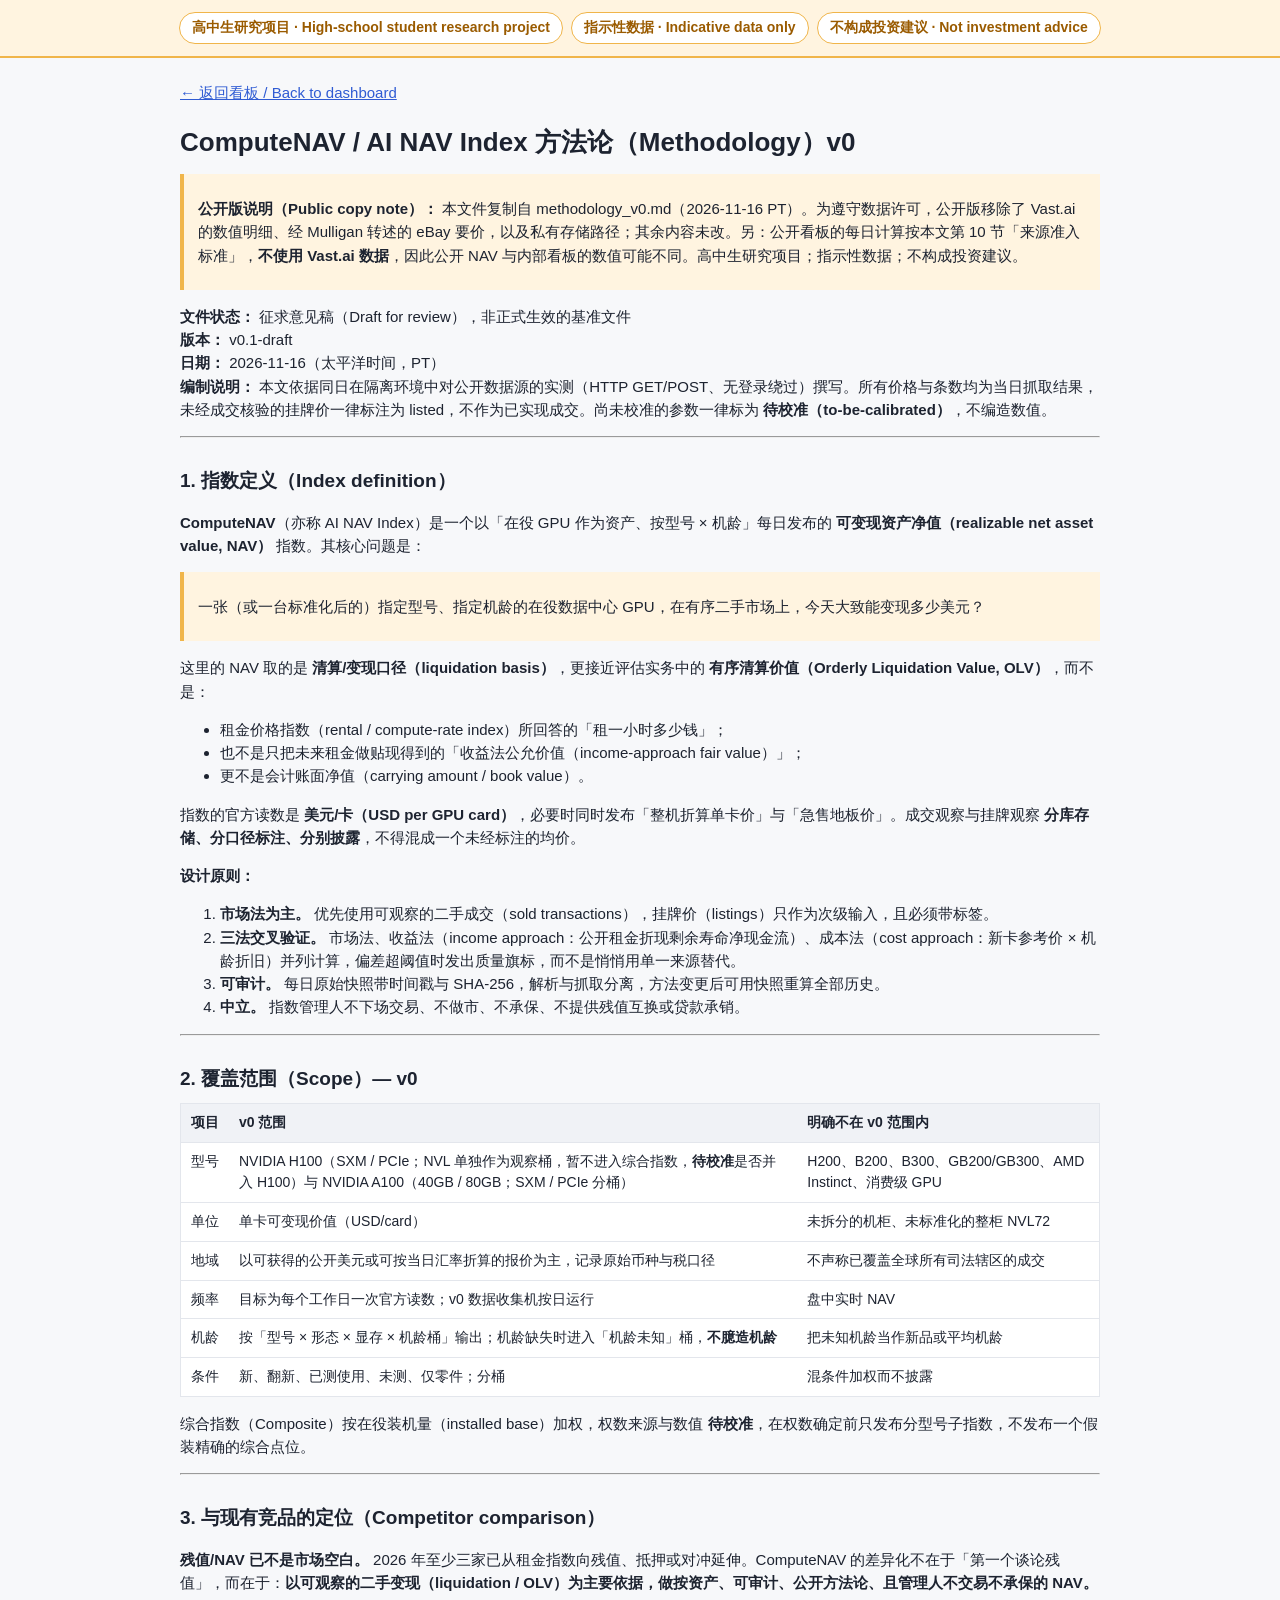
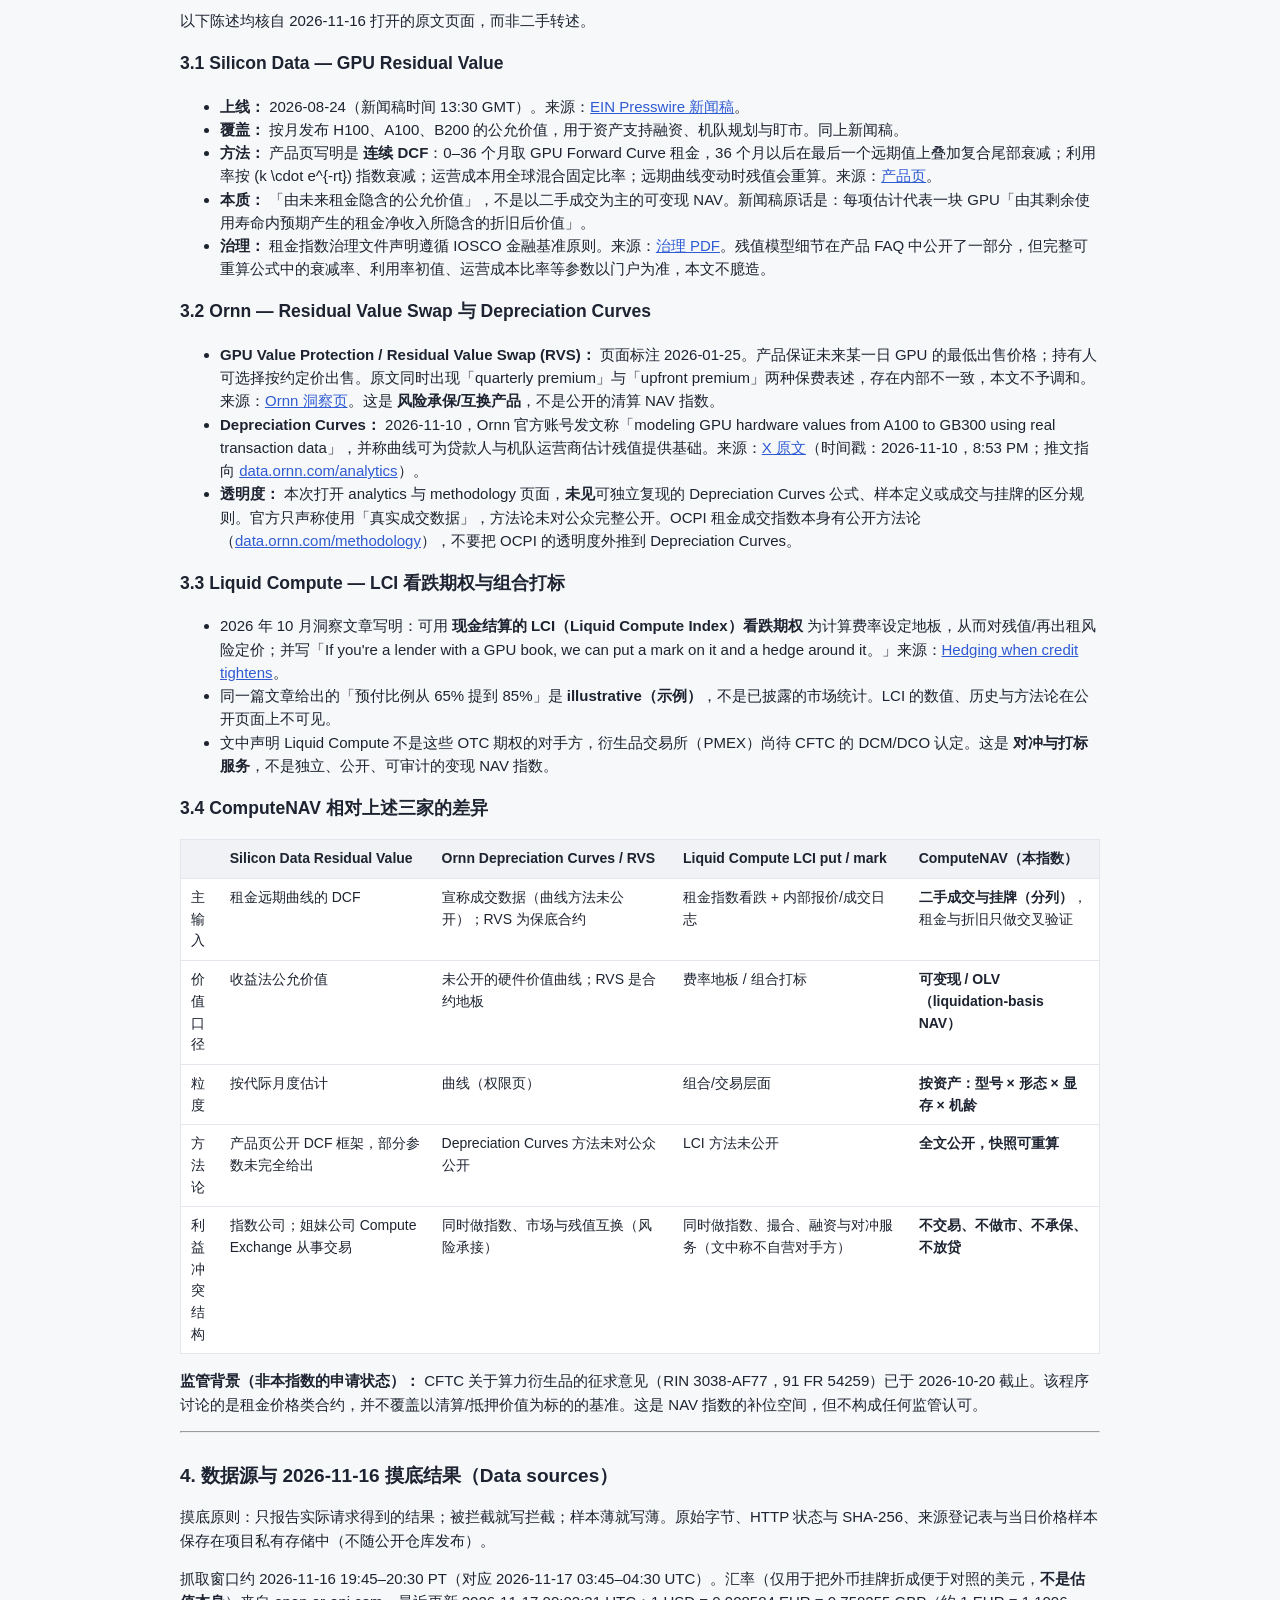
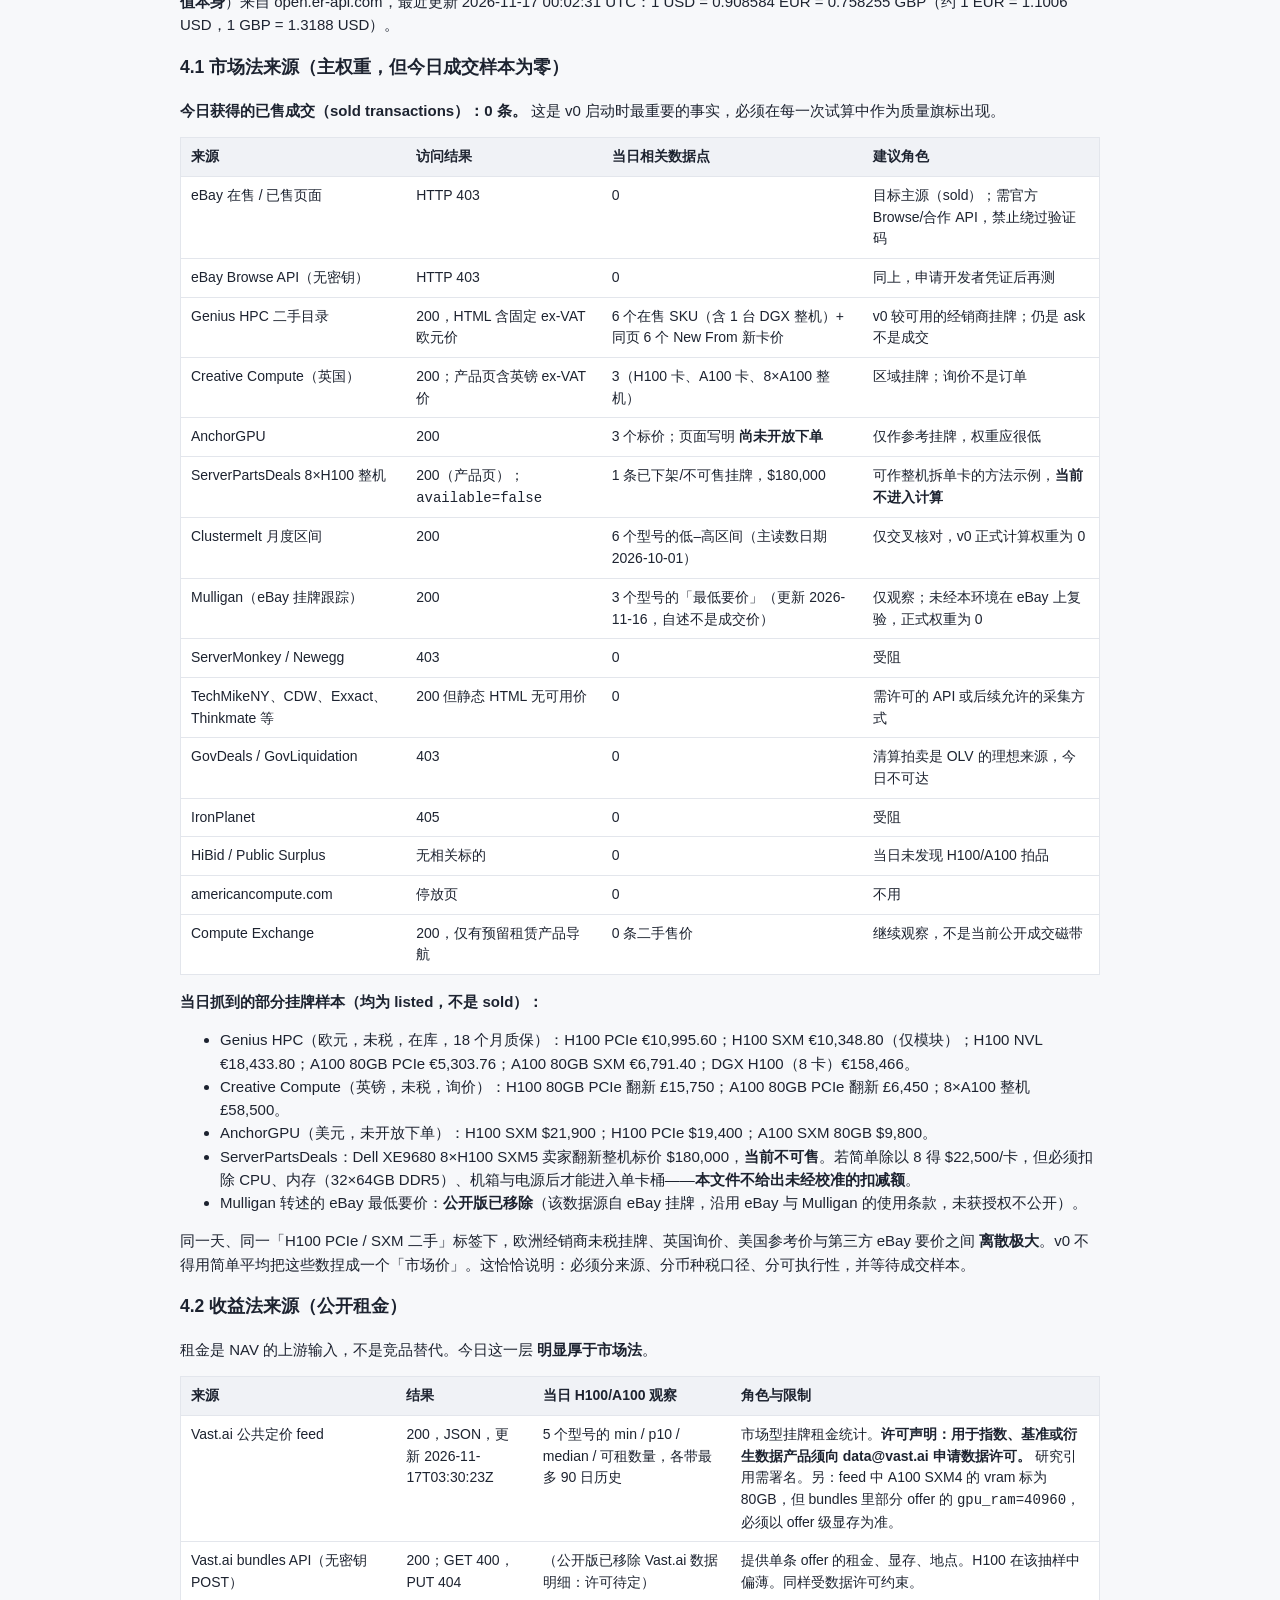
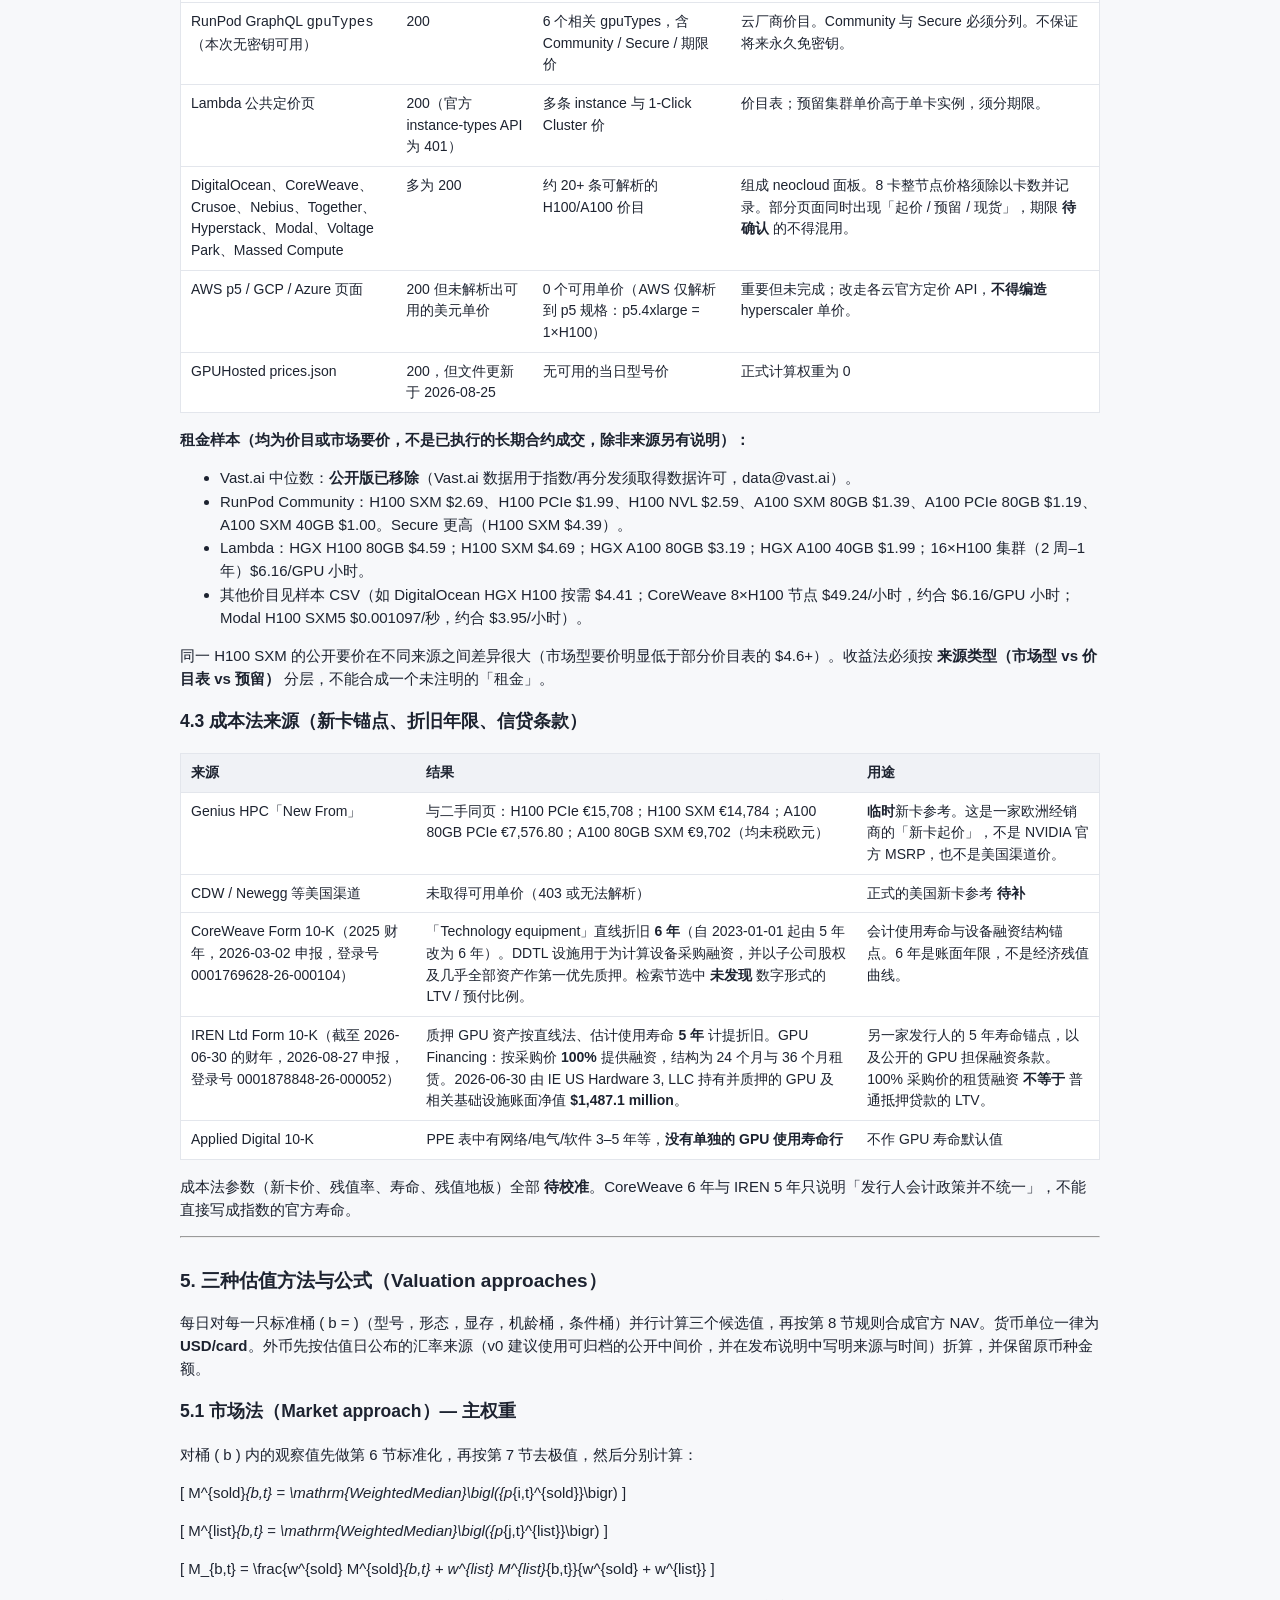
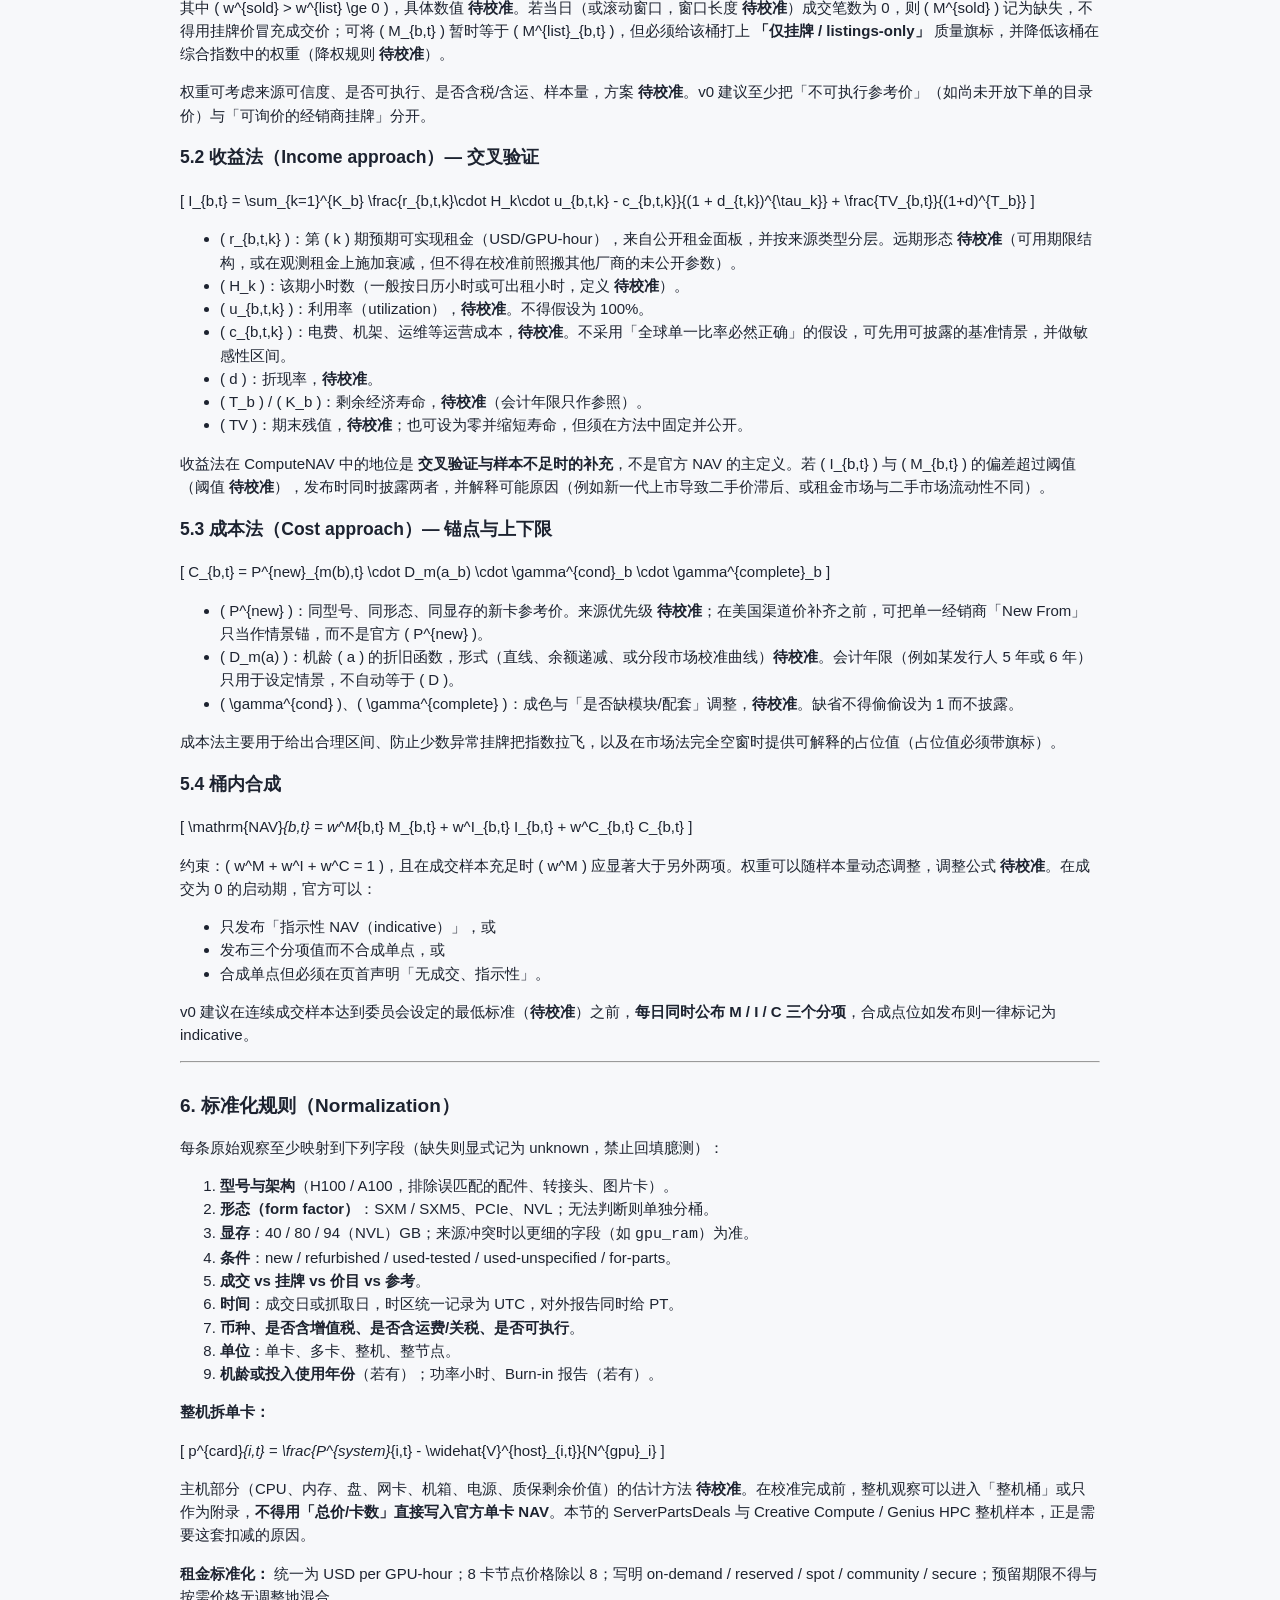
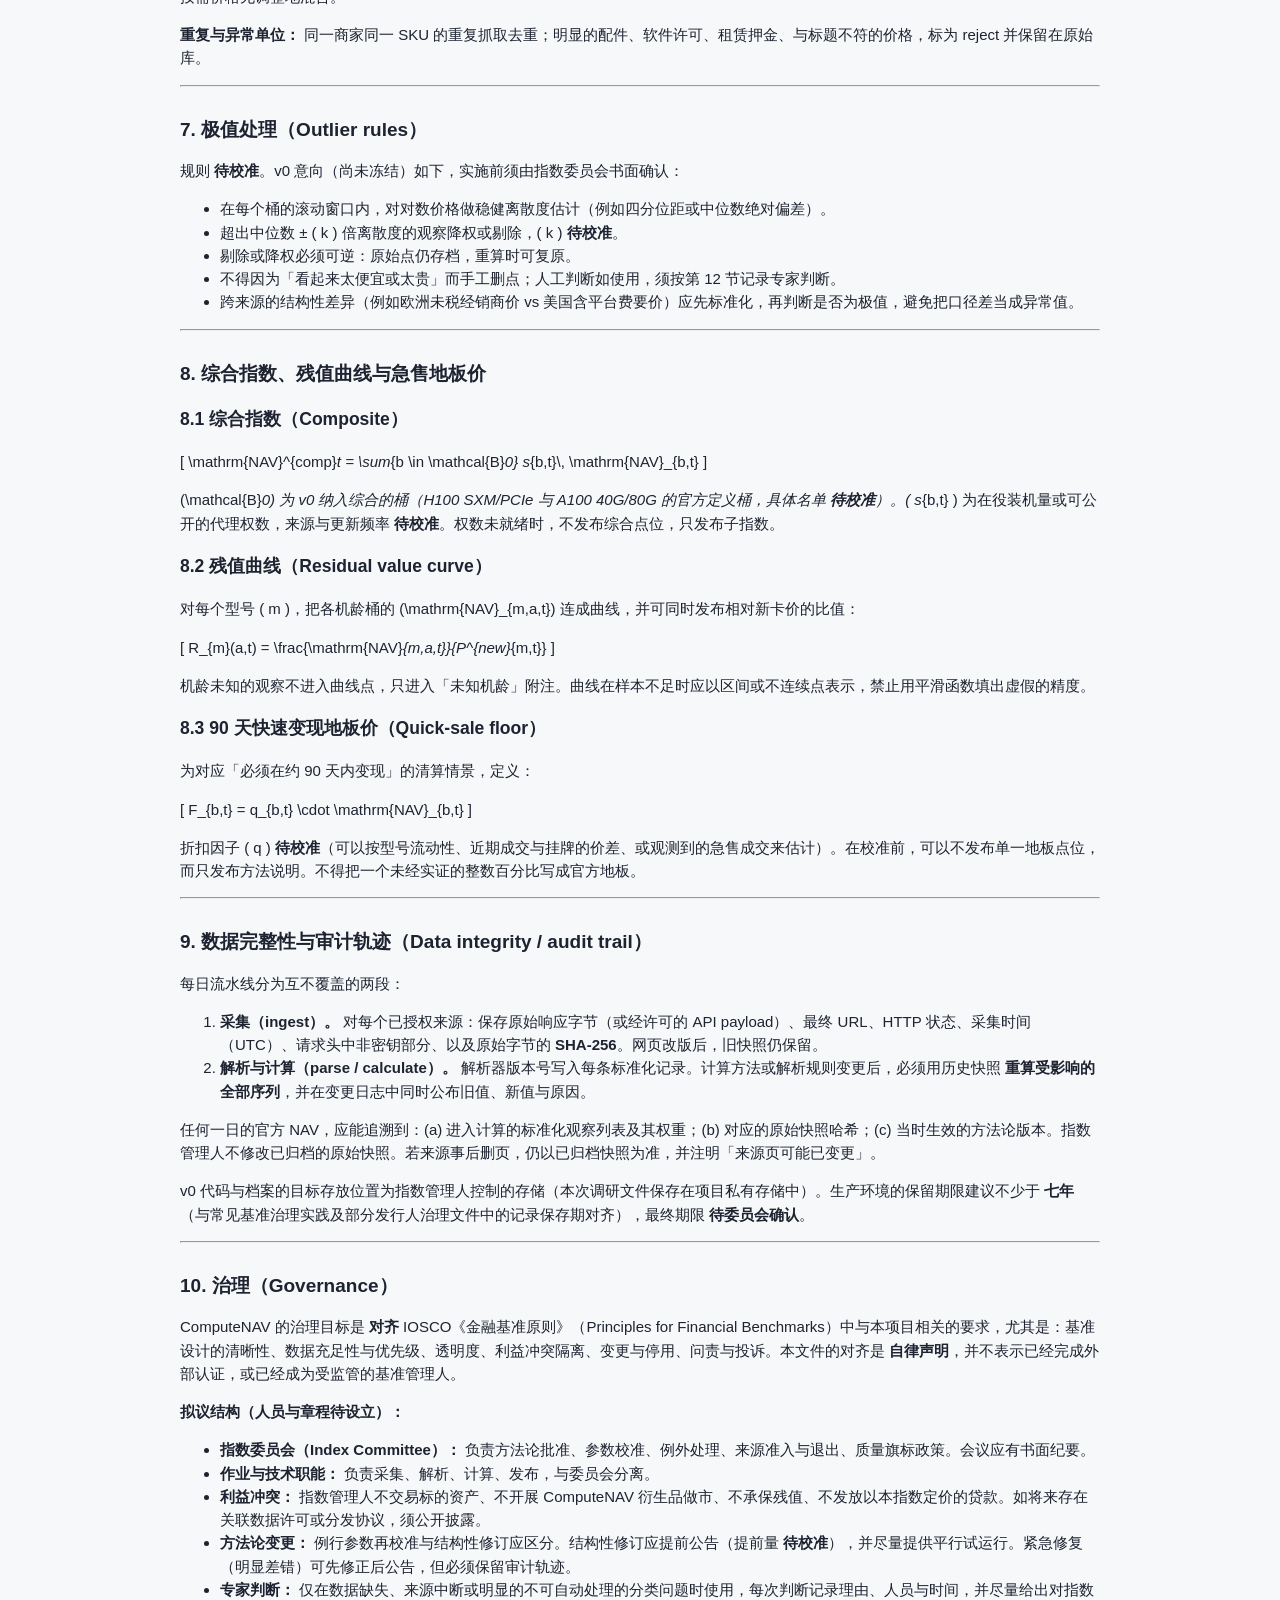
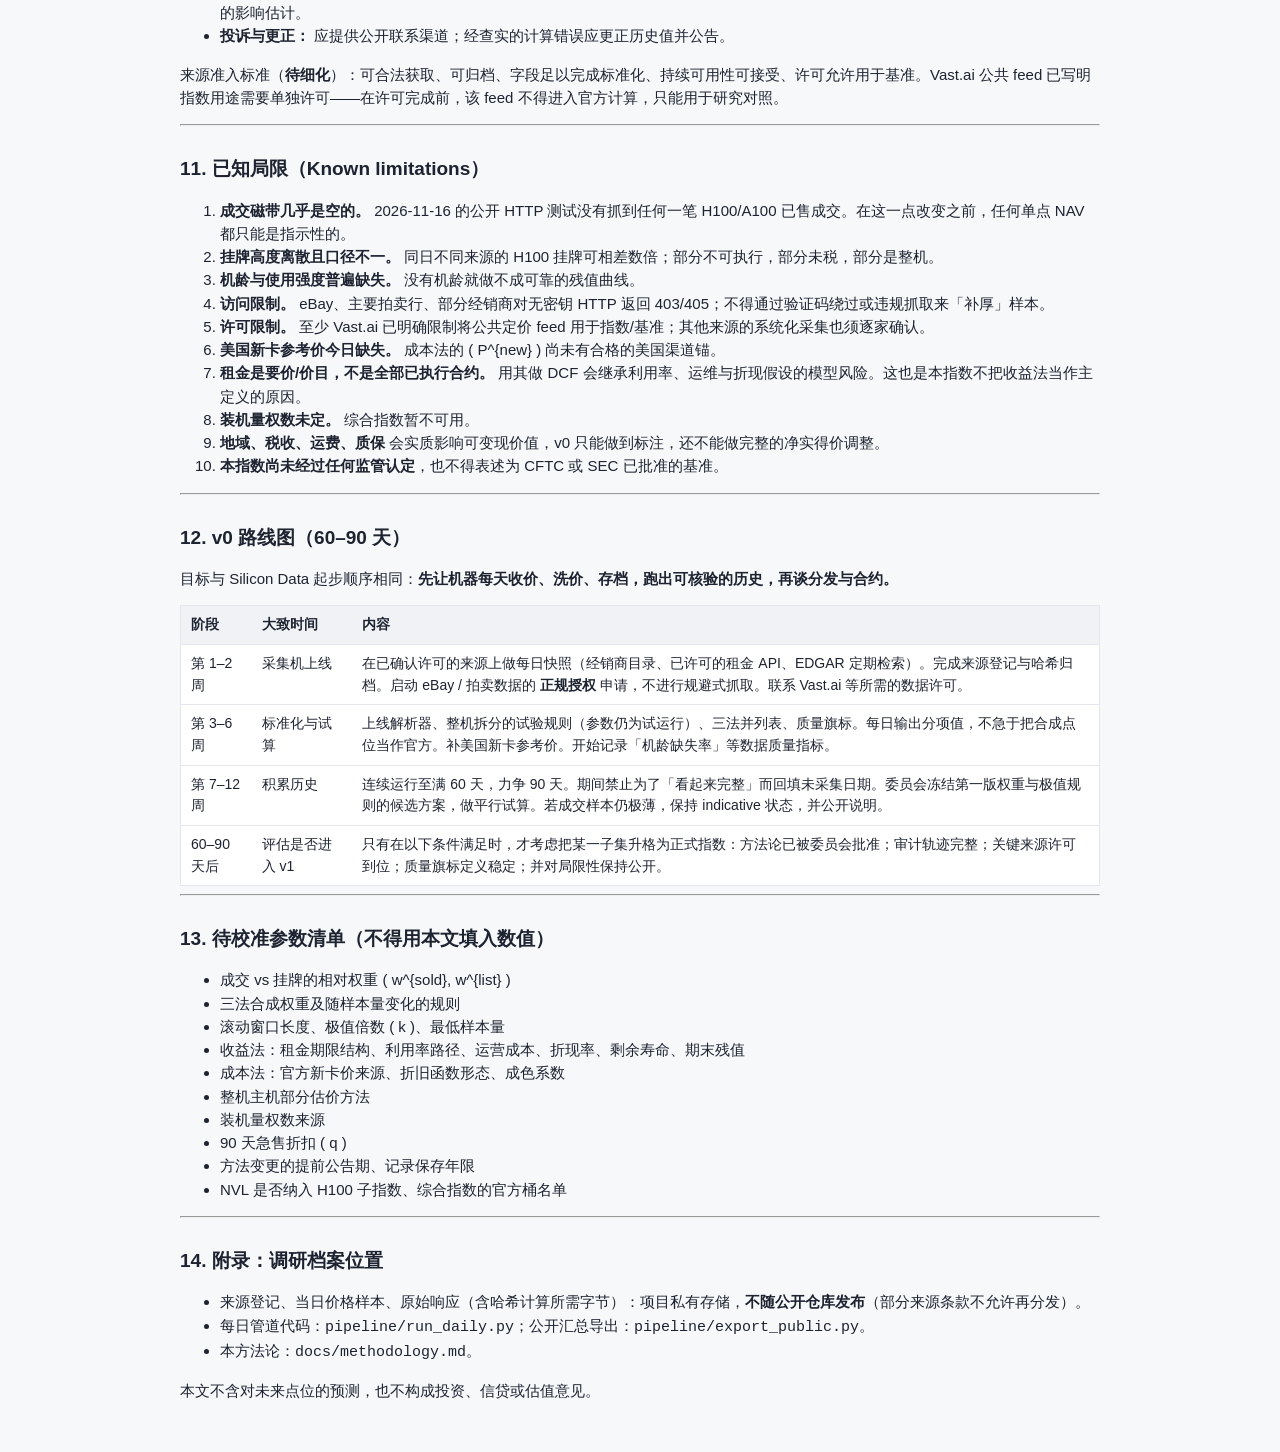
==== docs/methodology.html @ e6a010b2 "Initial ComputeNAV repo: static dashboard, daily workflow, public aggregated data (2026-11-16 PT)" ====
<!doctype html>
<html lang="zh-Hans"><head><meta charset="utf-8">
<meta name="viewport" content="width=device-width, initial-scale=1">
<title>ComputeNAV 方法论 v0 · Methodology</title>
<link rel="stylesheet" href="assets/style.css">
<style>main{max-width:960px} main table{display:block;overflow-x:auto;background:#fff;border:1px solid var(--line)} blockquote{background:var(--warnbg);border-left:4px solid #f0b54a;margin:12px 0;padding:8px 14px}</style>
</head><body>
<header class="banner" role="note"><div class="banner-row">
<span class="pill">高中生研究项目 · High-school student research project</span>
<span class="pill">指示性数据 · Indicative data only</span>
<span class="pill">不构成投资建议 · Not investment advice</span></div></header>
<main><p><a href="index.html">← 返回看板 / Back to dashboard</a></p>
<h1 id="computenav-ai-nav-index-methodologyv0">ComputeNAV / AI NAV Index 方法论（Methodology）v0</h1>
<blockquote>
<p><strong>公开版说明（Public copy note）：</strong> 本文件复制自 methodology_v0.md（2026-11-16 PT）。为遵守数据许可，公开版移除了 Vast.ai 的数值明细、经 Mulligan 转述的 eBay 要价，以及私有存储路径；其余内容未改。另：公开看板的每日计算按本文第 10 节「来源准入标准」，<strong>不使用 Vast.ai 数据</strong>，因此公开 NAV 与内部看板的数值可能不同。高中生研究项目；指示性数据；不构成投资建议。</p>
</blockquote>
<p><strong>文件状态：</strong> 征求意见稿（Draft for review），非正式生效的基准文件<br />
<strong>版本：</strong> v0.1-draft<br />
<strong>日期：</strong> 2026-11-16（太平洋时间，PT）<br />
<strong>编制说明：</strong> 本文依据同日在隔离环境中对公开数据源的实测（HTTP GET/POST、无登录绕过）撰写。所有价格与条数均为当日抓取结果，未经成交核验的挂牌价一律标注为 listed，不作为已实现成交。尚未校准的参数一律标为 <strong>待校准（to-be-calibrated）</strong>，不编造数值。</p>
<hr />
<h2 id="1-index-definition">1. 指数定义（Index definition）</h2>
<p><strong>ComputeNAV</strong>（亦称 AI NAV Index）是一个以「在役 GPU 作为资产、按型号 × 机龄」每日发布的 <strong>可变现资产净值（realizable net asset value, NAV）</strong> 指数。其核心问题是：</p>
<blockquote>
<p>一张（或一台标准化后的）指定型号、指定机龄的在役数据中心 GPU，在有序二手市场上，今天大致能变现多少美元？</p>
</blockquote>
<p>这里的 NAV 取的是 <strong>清算/变现口径（liquidation basis）</strong>，更接近评估实务中的 <strong>有序清算价值（Orderly Liquidation Value, OLV）</strong>，而不是：</p>
<ul>
<li>租金价格指数（rental / compute-rate index）所回答的「租一小时多少钱」；</li>
<li>也不是只把未来租金做贴现得到的「收益法公允价值（income-approach fair value）」；</li>
<li>更不是会计账面净值（carrying amount / book value）。</li>
</ul>
<p>指数的官方读数是 <strong>美元/卡（USD per GPU card）</strong>，必要时同时发布「整机折算单卡价」与「急售地板价」。成交观察与挂牌观察 <strong>分库存储、分口径标注、分别披露</strong>，不得混成一个未经标注的均价。</p>
<p><strong>设计原则：</strong></p>
<ol>
<li><strong>市场法为主。</strong> 优先使用可观察的二手成交（sold transactions），挂牌价（listings）只作为次级输入，且必须带标签。  </li>
<li><strong>三法交叉验证。</strong> 市场法、收益法（income approach：公开租金折现剩余寿命净现金流）、成本法（cost approach：新卡参考价 × 机龄折旧）并列计算，偏差超阈值时发出质量旗标，而不是悄悄用单一来源替代。  </li>
<li><strong>可审计。</strong> 每日原始快照带时间戳与 SHA-256，解析与抓取分离，方法变更后可用快照重算全部历史。  </li>
<li><strong>中立。</strong> 指数管理人不下场交易、不做市、不承保、不提供残值互换或贷款承销。  </li>
</ol>
<hr />
<h2 id="2-scope-v0">2. 覆盖范围（Scope）— v0</h2>
<table>
<thead>
<tr>
<th>项目</th>
<th>v0 范围</th>
<th>明确不在 v0 范围内</th>
</tr>
</thead>
<tbody>
<tr>
<td>型号</td>
<td>NVIDIA H100（SXM / PCIe；NVL 单独作为观察桶，暂不进入综合指数，<strong>待校准</strong>是否并入 H100）与 NVIDIA A100（40GB / 80GB；SXM / PCIe 分桶）</td>
<td>H200、B200、B300、GB200/GB300、AMD Instinct、消费级 GPU</td>
</tr>
<tr>
<td>单位</td>
<td>单卡可变现价值（USD/card）</td>
<td>未拆分的机柜、未标准化的整柜 NVL72</td>
</tr>
<tr>
<td>地域</td>
<td>以可获得的公开美元或可按当日汇率折算的报价为主，记录原始币种与税口径</td>
<td>不声称已覆盖全球所有司法辖区的成交</td>
</tr>
<tr>
<td>频率</td>
<td>目标为每个工作日一次官方读数；v0 数据收集机按日运行</td>
<td>盘中实时 NAV</td>
</tr>
<tr>
<td>机龄</td>
<td>按「型号 × 形态 × 显存 × 机龄桶」输出；机龄缺失时进入「机龄未知」桶，<strong>不臆造机龄</strong></td>
<td>把未知机龄当作新品或平均机龄</td>
</tr>
<tr>
<td>条件</td>
<td>新、翻新、已测使用、未测、仅零件；分桶</td>
<td>混条件加权而不披露</td>
</tr>
</tbody>
</table>
<p>综合指数（Composite）按在役装机量（installed base）加权，权数来源与数值 <strong>待校准</strong>，在权数确定前只发布分型号子指数，不发布一个假装精确的综合点位。</p>
<hr />
<h2 id="3-competitor-comparison">3. 与现有竞品的定位（Competitor comparison）</h2>
<p><strong>残值/NAV 已不是市场空白。</strong> 2026 年至少三家已从租金指数向残值、抵押或对冲延伸。ComputeNAV 的差异化不在于「第一个谈论残值」，而在于：<strong>以可观察的二手变现（liquidation / OLV）为主要依据，做按资产、可审计、公开方法论、且管理人不交易不承保的 NAV。</strong></p>
<p>以下陈述均核自 2026-11-16 打开的原文页面，而非二手转述。</p>
<h3 id="31-silicon-data-gpu-residual-value">3.1 Silicon Data — GPU Residual Value</h3>
<ul>
<li><strong>上线：</strong> 2026-08-24（新闻稿时间 13:30 GMT）。来源：<a href="https://www.einpresswire.com/article/936056292/silicon-data-launches-monthly-gpu-residual-value-benchmarks-for-ai-infrastructure-finance">EIN Presswire 新闻稿</a>。  </li>
<li><strong>覆盖：</strong> 按月发布 H100、A100、B200 的公允价值，用于资产支持融资、机队规划与盯市。同上新闻稿。  </li>
<li><strong>方法：</strong> 产品页写明是 <strong>连续 DCF</strong>：0–36 个月取 GPU Forward Curve 租金，36 个月以后在最后一个远期值上叠加复合尾部衰减；利用率按 (k \cdot e^{-rt}) 指数衰减；运营成本用全球混合固定比率；远期曲线变动时残值会重算。来源：<a href="https://www.silicondata.com/products/gpu-residual-value">产品页</a>。  </li>
<li><strong>本质：</strong> 「由未来租金隐含的公允价值」，不是以二手成交为主的可变现 NAV。新闻稿原话是：每项估计代表一块 GPU「由其剩余使用寿命内预期产生的租金净收入所隐含的折旧后价值」。  </li>
<li><strong>治理：</strong> 租金指数治理文件声明遵循 IOSCO 金融基准原则。来源：<a href="https://www.silicondata.com/documents/silicon-data-index-governance.pdf">治理 PDF</a>。残值模型细节在产品 FAQ 中公开了一部分，但完整可重算公式中的衰减率、利用率初值、运营成本比率等参数以门户为准，本文不臆造。</li>
</ul>
<h3 id="32-ornn-residual-value-swap-depreciation-curves">3.2 Ornn — Residual Value Swap 与 Depreciation Curves</h3>
<ul>
<li><strong>GPU Value Protection / Residual Value Swap (RVS)：</strong> 页面标注 2026-01-25。产品保证未来某一日 GPU 的最低出售价格；持有人可选择按约定价出售。原文同时出现「quarterly premium」与「upfront premium」两种保费表述，存在内部不一致，本文不予调和。来源：<a href="https://ornn.com/insights/residualvalue">Ornn 洞察页</a>。这是 <strong>风险承保/互换产品</strong>，不是公开的清算 NAV 指数。  </li>
<li><strong>Depreciation Curves：</strong> 2026-11-10，Ornn 官方账号发文称「modeling GPU hardware values from A100 to GB300 using real transaction data」，并称曲线可为贷款人与机队运营商估计残值提供基础。来源：<a href="https://x.com/OrnnExchange/status/2120258550488338902">X 原文</a>（时间戳：2026-11-10，8:53 PM；推文指向 <a href="https://data.ornn.com/analytics">data.ornn.com/analytics</a>）。  </li>
<li><strong>透明度：</strong> 本次打开 analytics 与 methodology 页面，<strong>未见</strong>可独立复现的 Depreciation Curves 公式、样本定义或成交与挂牌的区分规则。官方只声称使用「真实成交数据」，方法论未对公众完整公开。OCPI 租金成交指数本身有公开方法论（<a href="https://data.ornn.com/methodology">data.ornn.com/methodology</a>），不要把 OCPI 的透明度外推到 Depreciation Curves。</li>
</ul>
<h3 id="33-liquid-compute-lci">3.3 Liquid Compute — LCI 看跌期权与组合打标</h3>
<ul>
<li>2026 年 10 月洞察文章写明：可用 <strong>现金结算的 LCI（Liquid Compute Index）看跌期权</strong> 为计算费率设定地板，从而对残值/再出租风险定价；并写「If you're a lender with a GPU book, we can put a mark on it and a hedge around it。」来源：<a href="https://liquidcompute.com/insights/hedging-when-credit-tightens">Hedging when credit tightens</a>。  </li>
<li>同一篇文章给出的「预付比例从 65% 提到 85%」是 <strong>illustrative（示例）</strong>，不是已披露的市场统计。LCI 的数值、历史与方法论在公开页面上不可见。  </li>
<li>文中声明 Liquid Compute 不是这些 OTC 期权的对手方，衍生品交易所（PMEX）尚待 CFTC 的 DCM/DCO 认定。这是 <strong>对冲与打标服务</strong>，不是独立、公开、可审计的变现 NAV 指数。</li>
</ul>
<h3 id="34-computenav">3.4 ComputeNAV 相对上述三家的差异</h3>
<table>
<thead>
<tr>
<th></th>
<th>Silicon Data Residual Value</th>
<th>Ornn Depreciation Curves / RVS</th>
<th>Liquid Compute LCI put / mark</th>
<th>ComputeNAV（本指数）</th>
</tr>
</thead>
<tbody>
<tr>
<td>主输入</td>
<td>租金远期曲线的 DCF</td>
<td>宣称成交数据（曲线方法未公开）；RVS 为保底合约</td>
<td>租金指数看跌 + 内部报价/成交日志</td>
<td><strong>二手成交与挂牌（分列）</strong>，租金与折旧只做交叉验证</td>
</tr>
<tr>
<td>价值口径</td>
<td>收益法公允价值</td>
<td>未公开的硬件价值曲线；RVS 是合约地板</td>
<td>费率地板 / 组合打标</td>
<td><strong>可变现 / OLV（liquidation-basis NAV）</strong></td>
</tr>
<tr>
<td>粒度</td>
<td>按代际月度估计</td>
<td>曲线（权限页）</td>
<td>组合/交易层面</td>
<td><strong>按资产：型号 × 形态 × 显存 × 机龄</strong></td>
</tr>
<tr>
<td>方法论</td>
<td>产品页公开 DCF 框架，部分参数未完全给出</td>
<td>Depreciation Curves 方法未对公众公开</td>
<td>LCI 方法未公开</td>
<td><strong>全文公开，快照可重算</strong></td>
</tr>
<tr>
<td>利益冲突结构</td>
<td>指数公司；姐妹公司 Compute Exchange 从事交易</td>
<td>同时做指数、市场与残值互换（风险承接）</td>
<td>同时做指数、撮合、融资与对冲服务（文中称不自营对手方）</td>
<td><strong>不交易、不做市、不承保、不放贷</strong></td>
</tr>
</tbody>
</table>
<p><strong>监管背景（非本指数的申请状态）：</strong> CFTC 关于算力衍生品的征求意见（RIN 3038-AF77，91 FR 54259）已于 2026-10-20 截止。该程序讨论的是租金价格类合约，并不覆盖以清算/抵押价值为标的的基准。这是 NAV 指数的补位空间，但不构成任何监管认可。</p>
<hr />
<h2 id="4-2026-11-16-data-sources">4. 数据源与 2026-11-16 摸底结果（Data sources）</h2>
<p>摸底原则：只报告实际请求得到的结果；被拦截就写拦截；样本薄就写薄。原始字节、HTTP 状态与 SHA-256、来源登记表与当日价格样本保存在项目私有存储中（不随公开仓库发布）。</p>
<p>抓取窗口约 2026-11-16 19:45–20:30 PT（对应 2026-11-17 03:45–04:30 UTC）。汇率（仅用于把外币挂牌折成便于对照的美元，<strong>不是估值本身</strong>）来自 open.er-api.com，最近更新 2026-11-17 00:02:31 UTC：1 USD = 0.908584 EUR = 0.758255 GBP（约 1 EUR = 1.1006 USD，1 GBP = 1.3188 USD）。</p>
<h3 id="41">4.1 市场法来源（主权重，但今日成交样本为零）</h3>
<p><strong>今日获得的已售成交（sold transactions）：0 条。</strong> 这是 v0 启动时最重要的事实，必须在每一次试算中作为质量旗标出现。</p>
<table>
<thead>
<tr>
<th>来源</th>
<th>访问结果</th>
<th>当日相关数据点</th>
<th>建议角色</th>
</tr>
</thead>
<tbody>
<tr>
<td>eBay 在售 / 已售页面</td>
<td>HTTP 403</td>
<td>0</td>
<td>目标主源（sold）；需官方 Browse/合作 API，禁止绕过验证码</td>
</tr>
<tr>
<td>eBay Browse API（无密钥）</td>
<td>HTTP 403</td>
<td>0</td>
<td>同上，申请开发者凭证后再测</td>
</tr>
<tr>
<td>Genius HPC 二手目录</td>
<td>200，HTML 含固定 ex-VAT 欧元价</td>
<td>6 个在售 SKU（含 1 台 DGX 整机）+ 同页 6 个 New From 新卡价</td>
<td>v0 较可用的经销商挂牌；仍是 ask 不是成交</td>
</tr>
<tr>
<td>Creative Compute（英国）</td>
<td>200；产品页含英镑 ex-VAT 价</td>
<td>3（H100 卡、A100 卡、8×A100 整机）</td>
<td>区域挂牌；询价不是订单</td>
</tr>
<tr>
<td>AnchorGPU</td>
<td>200</td>
<td>3 个标价；页面写明 <strong>尚未开放下单</strong></td>
<td>仅作参考挂牌，权重应很低</td>
</tr>
<tr>
<td>ServerPartsDeals 8×H100 整机</td>
<td>200（产品页）；<code>available=false</code></td>
<td>1 条已下架/不可售挂牌，$180,000</td>
<td>可作整机拆单卡的方法示例，<strong>当前不进入计算</strong></td>
</tr>
<tr>
<td>Clustermelt 月度区间</td>
<td>200</td>
<td>6 个型号的低–高区间（主读数日期 2026-10-01）</td>
<td>仅交叉核对，v0 正式计算权重为 0</td>
</tr>
<tr>
<td>Mulligan（eBay 挂牌跟踪）</td>
<td>200</td>
<td>3 个型号的「最低要价」（更新 2026-11-16，自述不是成交价）</td>
<td>仅观察；未经本环境在 eBay 上复验，正式权重为 0</td>
</tr>
<tr>
<td>ServerMonkey / Newegg</td>
<td>403</td>
<td>0</td>
<td>受阻</td>
</tr>
<tr>
<td>TechMikeNY、CDW、Exxact、Thinkmate 等</td>
<td>200 但静态 HTML 无可用价</td>
<td>0</td>
<td>需许可的 API 或后续允许的采集方式</td>
</tr>
<tr>
<td>GovDeals / GovLiquidation</td>
<td>403</td>
<td>0</td>
<td>清算拍卖是 OLV 的理想来源，今日不可达</td>
</tr>
<tr>
<td>IronPlanet</td>
<td>405</td>
<td>0</td>
<td>受阻</td>
</tr>
<tr>
<td>HiBid / Public Surplus</td>
<td>无相关标的</td>
<td>0</td>
<td>当日未发现 H100/A100 拍品</td>
</tr>
<tr>
<td>americancompute.com</td>
<td>停放页</td>
<td>0</td>
<td>不用</td>
</tr>
<tr>
<td>Compute Exchange</td>
<td>200，仅有预留租赁产品导航</td>
<td>0 条二手售价</td>
<td>继续观察，不是当前公开成交磁带</td>
</tr>
</tbody>
</table>
<p><strong>当日抓到的部分挂牌样本（均为 listed，不是 sold）：</strong></p>
<ul>
<li>Genius HPC（欧元，未税，在库，18 个月质保）：H100 PCIe €10,995.60；H100 SXM €10,348.80（仅模块）；H100 NVL €18,433.80；A100 80GB PCIe €5,303.76；A100 80GB SXM €6,791.40；DGX H100（8 卡）€158,466。  </li>
<li>Creative Compute（英镑，未税，询价）：H100 80GB PCIe 翻新 £15,750；A100 80GB PCIe 翻新 £6,450；8×A100 整机 £58,500。  </li>
<li>AnchorGPU（美元，未开放下单）：H100 SXM $21,900；H100 PCIe $19,400；A100 SXM 80GB $9,800。  </li>
<li>ServerPartsDeals：Dell XE9680 8×H100 SXM5 卖家翻新整机标价 $180,000，<strong>当前不可售</strong>。若简单除以 8 得 $22,500/卡，但必须扣除 CPU、内存（32×64GB DDR5）、机箱与电源后才能进入单卡桶——<strong>本文件不给出未经校准的扣减额</strong>。  </li>
<li>Mulligan 转述的 eBay 最低要价：<strong>公开版已移除</strong>（该数据源自 eBay 挂牌，沿用 eBay 与 Mulligan 的使用条款，未获授权不公开）。  </li>
</ul>
<p>同一天、同一「H100 PCIe / SXM 二手」标签下，欧洲经销商未税挂牌、英国询价、美国参考价与第三方 eBay 要价之间 <strong>离散极大</strong>。v0 不得用简单平均把这些数捏成一个「市场价」。这恰恰说明：必须分来源、分币种税口径、分可执行性，并等待成交样本。</p>
<h3 id="42">4.2 收益法来源（公开租金）</h3>
<p>租金是 NAV 的上游输入，不是竞品替代。今日这一层 <strong>明显厚于市场法</strong>。</p>
<table>
<thead>
<tr>
<th>来源</th>
<th>结果</th>
<th>当日 H100/A100 观察</th>
<th>角色与限制</th>
</tr>
</thead>
<tbody>
<tr>
<td>Vast.ai 公共定价 feed</td>
<td>200，JSON，更新 2026-11-17T03:30:23Z</td>
<td>5 个型号的 min / p10 / median / 可租数量，各带最多 90 日历史</td>
<td>市场型挂牌租金统计。<strong>许可声明：用于指数、基准或衍生数据产品须向 data@vast.ai 申请数据许可。</strong> 研究引用需署名。另：feed 中 A100 SXM4 的 vram 标为 80GB，但 bundles 里部分 offer 的 <code>gpu_ram=40960</code>，必须以 offer 级显存为准。</td>
</tr>
<tr>
<td>Vast.ai bundles API（无密钥 POST）</td>
<td>200；GET 400，PUT 404</td>
<td>（公开版已移除 Vast.ai 数据明细：许可待定）</td>
<td>提供单条 offer 的租金、显存、地点。H100 在该抽样中偏薄。同样受数据许可约束。</td>
</tr>
<tr>
<td>RunPod GraphQL <code>gpuTypes</code>（本次无密钥可用）</td>
<td>200</td>
<td>6 个相关 gpuTypes，含 Community / Secure / 期限价</td>
<td>云厂商价目。Community 与 Secure 必须分列。不保证将来永久免密钥。</td>
</tr>
<tr>
<td>Lambda 公共定价页</td>
<td>200（官方 instance-types API 为 401）</td>
<td>多条 instance 与 1-Click Cluster 价</td>
<td>价目表；预留集群单价高于单卡实例，须分期限。</td>
</tr>
<tr>
<td>DigitalOcean、CoreWeave、Crusoe、Nebius、Together、Hyperstack、Modal、Voltage Park、Massed Compute</td>
<td>多为 200</td>
<td>约 20+ 条可解析的 H100/A100 价目</td>
<td>组成 neocloud 面板。8 卡整节点价格须除以卡数并记录。部分页面同时出现「起价 / 预留 / 现货」，期限 <strong>待确认</strong> 的不得混用。</td>
</tr>
<tr>
<td>AWS p5 / GCP / Azure 页面</td>
<td>200 但未解析出可用的美元单价</td>
<td>0 个可用单价（AWS 仅解析到 p5 规格：p5.4xlarge = 1×H100）</td>
<td>重要但未完成；改走各云官方定价 API，<strong>不得编造</strong> hyperscaler 单价。</td>
</tr>
<tr>
<td>GPUHosted prices.json</td>
<td>200，但文件更新于 2026-08-25</td>
<td>无可用的当日型号价</td>
<td>正式计算权重为 0</td>
</tr>
</tbody>
</table>
<p><strong>租金样本（均为价目或市场要价，不是已执行的长期合约成交，除非来源另有说明）：</strong></p>
<ul>
<li>Vast.ai 中位数：<strong>公开版已移除</strong>（Vast.ai 数据用于指数/再分发须取得数据许可，data@vast.ai）。  </li>
<li>RunPod Community：H100 SXM $2.69、H100 PCIe $1.99、H100 NVL $2.59、A100 SXM 80GB $1.39、A100 PCIe 80GB $1.19、A100 SXM 40GB $1.00。Secure 更高（H100 SXM $4.39）。  </li>
<li>Lambda：HGX H100 80GB $4.59；H100 SXM $4.69；HGX A100 80GB $3.19；HGX A100 40GB $1.99；16×H100 集群（2 周–1 年）$6.16/GPU 小时。  </li>
<li>其他价目见样本 CSV（如 DigitalOcean HGX H100 按需 $4.41；CoreWeave 8×H100 节点 $49.24/小时，约合 $6.16/GPU 小时；Modal H100 SXM5 $0.001097/秒，约合 $3.95/小时）。</li>
</ul>
<p>同一 H100 SXM 的公开要价在不同来源之间差异很大（市场型要价明显低于部分价目表的 $4.6+）。收益法必须按 <strong>来源类型（市场型 vs 价目表 vs 预留）</strong> 分层，不能合成一个未注明的「租金」。</p>
<h3 id="43">4.3 成本法来源（新卡锚点、折旧年限、信贷条款）</h3>
<table>
<thead>
<tr>
<th>来源</th>
<th>结果</th>
<th>用途</th>
</tr>
</thead>
<tbody>
<tr>
<td>Genius HPC「New From」</td>
<td>与二手同页：H100 PCIe €15,708；H100 SXM €14,784；A100 80GB PCIe €7,576.80；A100 80GB SXM €9,702（均未税欧元）</td>
<td><strong>临时</strong>新卡参考。这是一家欧洲经销商的「新卡起价」，不是 NVIDIA 官方 MSRP，也不是美国渠道价。</td>
</tr>
<tr>
<td>CDW / Newegg 等美国渠道</td>
<td>未取得可用单价（403 或无法解析）</td>
<td>正式的美国新卡参考 <strong>待补</strong></td>
</tr>
<tr>
<td>CoreWeave Form 10-K（2025 财年，2026-03-02 申报，登录号 0001769628-26-000104）</td>
<td>「Technology equipment」直线折旧 <strong>6 年</strong>（自 2023-01-01 起由 5 年改为 6 年）。DDTL 设施用于为计算设备采购融资，并以子公司股权及几乎全部资产作第一优先质押。检索节选中 <strong>未发现</strong> 数字形式的 LTV / 预付比例。</td>
<td>会计使用寿命与设备融资结构锚点。6 年是账面年限，不是经济残值曲线。</td>
</tr>
<tr>
<td>IREN Ltd Form 10-K（截至 2026-06-30 的财年，2026-08-27 申报，登录号 0001878848-26-000052）</td>
<td>质押 GPU 资产按直线法、估计使用寿命 <strong>5 年</strong> 计提折旧。GPU Financing：按采购价 <strong>100%</strong> 提供融资，结构为 24 个月与 36 个月租赁。2026-06-30 由 IE US Hardware 3, LLC 持有并质押的 GPU 及相关基础设施账面净值 <strong>$1,487.1 million</strong>。</td>
<td>另一家发行人的 5 年寿命锚点，以及公开的 GPU 担保融资条款。100% 采购价的租赁融资 <strong>不等于</strong> 普通抵押贷款的 LTV。</td>
</tr>
<tr>
<td>Applied Digital 10-K</td>
<td>PPE 表中有网络/电气/软件 3–5 年等，<strong>没有单独的 GPU 使用寿命行</strong></td>
<td>不作 GPU 寿命默认值</td>
</tr>
</tbody>
</table>
<p>成本法参数（新卡价、残值率、寿命、残值地板）全部 <strong>待校准</strong>。CoreWeave 6 年与 IREN 5 年只说明「发行人会计政策并不统一」，不能直接写成指数的官方寿命。</p>
<hr />
<h2 id="5-valuation-approaches">5. 三种估值方法与公式（Valuation approaches）</h2>
<p>每日对每一只标准桶 ( b = )（型号，形态，显存，机龄桶，条件桶）并行计算三个候选值，再按第 8 节规则合成官方 NAV。货币单位一律为 <strong>USD/card</strong>。外币先按估值日公布的汇率来源（v0 建议使用可归档的公开中间价，并在发布说明中写明来源与时间）折算，并保留原币种金额。</p>
<h3 id="51-market-approach">5.1 市场法（Market approach）— 主权重</h3>
<p>对桶 ( b ) 内的观察值先做第 6 节标准化，再按第 7 节去极值，然后分别计算：</p>
<p>[
M^{sold}<em>{b,t} = \mathrm{WeightedMedian}\bigl({p</em>{i,t}^{sold}}\bigr)
]</p>
<p>[
M^{list}<em>{b,t} = \mathrm{WeightedMedian}\bigl({p</em>{j,t}^{list}}\bigr)
]</p>
<p>[
M_{b,t} = \frac{w^{sold} M^{sold}<em>{b,t} + w^{list} M^{list}</em>{b,t}}{w^{sold} + w^{list}}
]</p>
<p>其中 ( w^{sold} &gt; w^{list} \ge 0 )，具体数值 <strong>待校准</strong>。若当日（或滚动窗口，窗口长度 <strong>待校准</strong>）成交笔数为 0，则 ( M^{sold} ) 记为缺失，不得用挂牌价冒充成交价；可将 ( M_{b,t} ) 暂时等于 ( M^{list}_{b,t} )，但必须给该桶打上 <strong>「仅挂牌 / listings-only」</strong> 质量旗标，并降低该桶在综合指数中的权重（降权规则 <strong>待校准</strong>）。</p>
<p>权重可考虑来源可信度、是否可执行、是否含税/含运、样本量，方案 <strong>待校准</strong>。v0 建议至少把「不可执行参考价」（如尚未开放下单的目录价）与「可询价的经销商挂牌」分开。</p>
<h3 id="52-income-approach">5.2 收益法（Income approach）— 交叉验证</h3>
<p>[
I_{b,t} = \sum_{k=1}^{K_b} \frac{r_{b,t,k}\cdot H_k\cdot u_{b,t,k} - c_{b,t,k}}{(1 + d_{t,k})^{\tau_k}} + \frac{TV_{b,t}}{(1+d)^{T_b}}
]</p>
<ul>
<li>( r_{b,t,k} )：第 ( k ) 期预期可实现租金（USD/GPU-hour），来自公开租金面板，并按来源类型分层。远期形态 <strong>待校准</strong>（可用期限结构，或在观测租金上施加衰减，但不得在校准前照搬其他厂商的未公开参数）。  </li>
<li>( H_k )：该期小时数（一般按日历小时或可出租小时，定义 <strong>待校准</strong>）。  </li>
<li>( u_{b,t,k} )：利用率（utilization），<strong>待校准</strong>。不得假设为 100%。  </li>
<li>( c_{b,t,k} )：电费、机架、运维等运营成本，<strong>待校准</strong>。不采用「全球单一比率必然正确」的假设，可先用可披露的基准情景，并做敏感性区间。  </li>
<li>( d )：折现率，<strong>待校准</strong>。  </li>
<li>( T_b ) / ( K_b )：剩余经济寿命，<strong>待校准</strong>（会计年限只作参照）。  </li>
<li>( TV )：期末残值，<strong>待校准</strong>；也可设为零并缩短寿命，但须在方法中固定并公开。</li>
</ul>
<p>收益法在 ComputeNAV 中的地位是 <strong>交叉验证与样本不足时的补充</strong>，不是官方 NAV 的主定义。若 ( I_{b,t} ) 与 ( M_{b,t} ) 的偏差超过阈值（阈值 <strong>待校准</strong>），发布时同时披露两者，并解释可能原因（例如新一代上市导致二手价滞后、或租金市场与二手市场流动性不同）。</p>
<h3 id="53-cost-approach">5.3 成本法（Cost approach）— 锚点与上下限</h3>
<p>[
C_{b,t} = P^{new}_{m(b),t} \cdot D_m(a_b) \cdot \gamma^{cond}_b \cdot \gamma^{complete}_b
]</p>
<ul>
<li>( P^{new} )：同型号、同形态、同显存的新卡参考价。来源优先级 <strong>待校准</strong>；在美国渠道价补齐之前，可把单一经销商「New From」只当作情景锚，而不是官方 ( P^{new} )。  </li>
<li>( D_m(a) )：机龄 ( a ) 的折旧函数，形式（直线、余额递减、或分段市场校准曲线）<strong>待校准</strong>。会计年限（例如某发行人 5 年或 6 年）只用于设定情景，不自动等于 ( D )。  </li>
<li>( \gamma^{cond} )、( \gamma^{complete} )：成色与「是否缺模块/配套」调整，<strong>待校准</strong>。缺省不得偷偷设为 1 而不披露。</li>
</ul>
<p>成本法主要用于给出合理区间、防止少数异常挂牌把指数拉飞，以及在市场法完全空窗时提供可解释的占位值（占位值必须带旗标）。</p>
<h3 id="54">5.4 桶内合成</h3>
<p>[
\mathrm{NAV}<em>{b,t} = w^M</em>{b,t} M_{b,t} + w^I_{b,t} I_{b,t} + w^C_{b,t} C_{b,t}
]</p>
<p>约束：( w^M + w^I + w^C = 1 )，且在成交样本充足时 ( w^M ) 应显著大于另外两项。权重可以随样本量动态调整，调整公式 <strong>待校准</strong>。在成交为 0 的启动期，官方可以：</p>
<ul>
<li>只发布「指示性 NAV（indicative）」，或  </li>
<li>发布三个分项值而不合成单点，或  </li>
<li>合成单点但必须在页首声明「无成交、指示性」。</li>
</ul>
<p>v0 建议在连续成交样本达到委员会设定的最低标准（<strong>待校准</strong>）之前，<strong>每日同时公布 M / I / C 三个分项</strong>，合成点位如发布则一律标记为 indicative。</p>
<hr />
<h2 id="6-normalization">6. 标准化规则（Normalization）</h2>
<p>每条原始观察至少映射到下列字段（缺失则显式记为 unknown，禁止回填臆测）：</p>
<ol>
<li><strong>型号与架构</strong>（H100 / A100，排除误匹配的配件、转接头、图片卡）。  </li>
<li><strong>形态（form factor）</strong>：SXM / SXM5、PCIe、NVL；无法判断则单独分桶。  </li>
<li><strong>显存</strong>：40 / 80 / 94（NVL）GB；来源冲突时以更细的字段（如 <code>gpu_ram</code>）为准。  </li>
<li><strong>条件</strong>：new / refurbished / used-tested / used-unspecified / for-parts。  </li>
<li><strong>成交 vs 挂牌 vs 价目 vs 参考</strong>。  </li>
<li><strong>时间</strong>：成交日或抓取日，时区统一记录为 UTC，对外报告同时给 PT。  </li>
<li><strong>币种、是否含增值税、是否含运费/关税、是否可执行</strong>。  </li>
<li><strong>单位</strong>：单卡、多卡、整机、整节点。  </li>
<li><strong>机龄或投入使用年份</strong>（若有）；功率小时、Burn-in 报告（若有）。</li>
</ol>
<p><strong>整机拆单卡：</strong></p>
<p>[
p^{card}<em>{i,t} = \frac{P^{system}</em>{i,t} - \widehat{V}^{host}_{i,t}}{N^{gpu}_i}
]</p>
<p>主机部分（CPU、内存、盘、网卡、机箱、电源、质保剩余价值）的估计方法 <strong>待校准</strong>。在校准完成前，整机观察可以进入「整机桶」或只作为附录，<strong>不得用「总价/卡数」直接写入官方单卡 NAV</strong>。本节的 ServerPartsDeals 与 Creative Compute / Genius HPC 整机样本，正是需要这套扣减的原因。</p>
<p><strong>租金标准化：</strong> 统一为 USD per GPU-hour；8 卡节点价格除以 8；写明 on-demand / reserved / spot / community / secure；预留期限不得与按需价格无调整地混合。</p>
<p><strong>重复与异常单位：</strong> 同一商家同一 SKU 的重复抓取去重；明显的配件、软件许可、租赁押金、与标题不符的价格，标为 reject 并保留在原始库。</p>
<hr />
<h2 id="7-outlier-rules">7. 极值处理（Outlier rules）</h2>
<p>规则 <strong>待校准</strong>。v0 意向（尚未冻结）如下，实施前须由指数委员会书面确认：</p>
<ul>
<li>在每个桶的滚动窗口内，对对数价格做稳健离散度估计（例如四分位距或中位数绝对偏差）。  </li>
<li>超出中位数 ± ( k ) 倍离散度的观察降权或剔除，( k ) <strong>待校准</strong>。  </li>
<li>剔除或降权必须可逆：原始点仍存档，重算时可复原。  </li>
<li>不得因为「看起来太便宜或太贵」而手工删点；人工判断如使用，须按第 12 节记录专家判断。  </li>
<li>跨来源的结构性差异（例如欧洲未税经销商价 vs 美国含平台费要价）应先标准化，再判断是否为极值，避免把口径差当成异常值。</li>
</ul>
<hr />
<h2 id="8">8. 综合指数、残值曲线与急售地板价</h2>
<h3 id="81-composite">8.1 综合指数（Composite）</h3>
<p>[
\mathrm{NAV}^{comp}<em>t = \sum</em>{b \in \mathcal{B}<em>0} s</em>{b,t}\, \mathrm{NAV}_{b,t}
]</p>
<p>(\mathcal{B}<em>0) 为 v0 纳入综合的桶（H100 SXM/PCIe 与 A100 40G/80G 的官方定义桶，具体名单 <strong>待校准</strong>）。( s</em>{b,t} ) 为在役装机量或可公开的代理权数，来源与更新频率 <strong>待校准</strong>。权数未就绪时，不发布综合点位，只发布子指数。</p>
<h3 id="82-residual-value-curve">8.2 残值曲线（Residual value curve）</h3>
<p>对每个型号 ( m )，把各机龄桶的 (\mathrm{NAV}_{m,a,t}) 连成曲线，并可同时发布相对新卡价的比值：</p>
<p>[
R_{m}(a,t) = \frac{\mathrm{NAV}<em>{m,a,t}}{P^{new}</em>{m,t}}
]</p>
<p>机龄未知的观察不进入曲线点，只进入「未知机龄」附注。曲线在样本不足时应以区间或不连续点表示，禁止用平滑函数填出虚假的精度。</p>
<h3 id="83-90-quick-sale-floor">8.3 90 天快速变现地板价（Quick-sale floor）</h3>
<p>为对应「必须在约 90 天内变现」的清算情景，定义：</p>
<p>[
F_{b,t} = q_{b,t} \cdot \mathrm{NAV}_{b,t}
]</p>
<p>折扣因子 ( q ) <strong>待校准</strong>（可以按型号流动性、近期成交与挂牌的价差、或观测到的急售成交来估计）。在校准前，可以不发布单一地板点位，而只发布方法说明。不得把一个未经实证的整数百分比写成官方地板。</p>
<hr />
<h2 id="9-data-integrity-audit-trail">9. 数据完整性与审计轨迹（Data integrity / audit trail）</h2>
<p>每日流水线分为互不覆盖的两段：</p>
<ol>
<li><strong>采集（ingest）。</strong> 对每个已授权来源：保存原始响应字节（或经许可的 API payload）、最终 URL、HTTP 状态、采集时间（UTC）、请求头中非密钥部分、以及原始字节的 <strong>SHA-256</strong>。网页改版后，旧快照仍保留。  </li>
<li><strong>解析与计算（parse / calculate）。</strong> 解析器版本号写入每条标准化记录。计算方法或解析规则变更后，必须用历史快照 <strong>重算受影响的全部序列</strong>，并在变更日志中同时公布旧值、新值与原因。</li>
</ol>
<p>任何一日的官方 NAV，应能追溯到：(a) 进入计算的标准化观察列表及其权重；(b) 对应的原始快照哈希；(c) 当时生效的方法论版本。指数管理人不修改已归档的原始快照。若来源事后删页，仍以已归档快照为准，并注明「来源页可能已变更」。</p>
<p>v0 代码与档案的目标存放位置为指数管理人控制的存储（本次调研文件保存在项目私有存储中）。生产环境的保留期限建议不少于 <strong>七年</strong>（与常见基准治理实践及部分发行人治理文件中的记录保存期对齐），最终期限 <strong>待委员会确认</strong>。</p>
<hr />
<h2 id="10-governance">10. 治理（Governance）</h2>
<p>ComputeNAV 的治理目标是 <strong>对齐</strong> IOSCO《金融基准原则》（Principles for Financial Benchmarks）中与本项目相关的要求，尤其是：基准设计的清晰性、数据充足性与优先级、透明度、利益冲突隔离、变更与停用、问责与投诉。本文件的对齐是 <strong>自律声明</strong>，并不表示已经完成外部认证，或已经成为受监管的基准管理人。</p>
<p><strong>拟议结构（人员与章程待设立）：</strong></p>
<ul>
<li><strong>指数委员会（Index Committee）：</strong> 负责方法论批准、参数校准、例外处理、来源准入与退出、质量旗标政策。会议应有书面纪要。  </li>
<li><strong>作业与技术职能：</strong> 负责采集、解析、计算、发布，与委员会分离。  </li>
<li><strong>利益冲突：</strong> 指数管理人不交易标的资产、不开展 ComputeNAV 衍生品做市、不承保残值、不发放以本指数定价的贷款。如将来存在关联数据许可或分发协议，须公开披露。  </li>
<li><strong>方法论变更：</strong> 例行参数再校准与结构性修订应区分。结构性修订应提前公告（提前量 <strong>待校准</strong>），并尽量提供平行试运行。紧急修复（明显差错）可先修正后公告，但必须保留审计轨迹。  </li>
<li><strong>专家判断：</strong> 仅在数据缺失、来源中断或明显的不可自动处理的分类问题时使用，每次判断记录理由、人员与时间，并尽量给出对指数的影响估计。  </li>
<li><strong>投诉与更正：</strong> 应提供公开联系渠道；经查实的计算错误应更正历史值并公告。</li>
</ul>
<p>来源准入标准（<strong>待细化</strong>）：可合法获取、可归档、字段足以完成标准化、持续可用性可接受、许可允许用于基准。Vast.ai 公共 feed 已写明指数用途需要单独许可——在许可完成前，该 feed 不得进入官方计算，只能用于研究对照。</p>
<hr />
<h2 id="11-known-limitations">11. 已知局限（Known limitations）</h2>
<ol>
<li><strong>成交磁带几乎是空的。</strong> 2026-11-16 的公开 HTTP 测试没有抓到任何一笔 H100/A100 已售成交。在这一点改变之前，任何单点 NAV 都只能是指示性的。  </li>
<li><strong>挂牌高度离散且口径不一。</strong> 同日不同来源的 H100 挂牌可相差数倍；部分不可执行，部分未税，部分是整机。  </li>
<li><strong>机龄与使用强度普遍缺失。</strong> 没有机龄就做不成可靠的残值曲线。  </li>
<li><strong>访问限制。</strong> eBay、主要拍卖行、部分经销商对无密钥 HTTP 返回 403/405；不得通过验证码绕过或违规抓取来「补厚」样本。  </li>
<li><strong>许可限制。</strong> 至少 Vast.ai 已明确限制将公共定价 feed 用于指数/基准；其他来源的系统化采集也须逐家确认。  </li>
<li><strong>美国新卡参考价今日缺失。</strong> 成本法的 ( P^{new} ) 尚未有合格的美国渠道锚。  </li>
<li><strong>租金是要价/价目，不是全部已执行合约。</strong> 用其做 DCF 会继承利用率、运维与折现假设的模型风险。这也是本指数不把收益法当作主定义的原因。  </li>
<li><strong>装机量权数未定。</strong> 综合指数暂不可用。  </li>
<li><strong>地域、税收、运费、质保</strong> 会实质影响可变现价值，v0 只能做到标注，还不能做完整的净实得价调整。  </li>
<li><strong>本指数尚未经过任何监管认定</strong>，也不得表述为 CFTC 或 SEC 已批准的基准。</li>
</ol>
<hr />
<h2 id="12-v0-6090">12. v0 路线图（60–90 天）</h2>
<p>目标与 Silicon Data 起步顺序相同：<strong>先让机器每天收价、洗价、存档，跑出可核验的历史，再谈分发与合约。</strong></p>
<table>
<thead>
<tr>
<th>阶段</th>
<th>大致时间</th>
<th>内容</th>
</tr>
</thead>
<tbody>
<tr>
<td>第 1–2 周</td>
<td>采集机上线</td>
<td>在已确认许可的来源上做每日快照（经销商目录、已许可的租金 API、EDGAR 定期检索）。完成来源登记与哈希归档。启动 eBay / 拍卖数据的 <strong>正规授权</strong> 申请，不进行规避式抓取。联系 Vast.ai 等所需的数据许可。</td>
</tr>
<tr>
<td>第 3–6 周</td>
<td>标准化与试算</td>
<td>上线解析器、整机拆分的试验规则（参数仍为试运行）、三法并列表、质量旗标。每日输出分项值，不急于把合成点位当作官方。补美国新卡参考价。开始记录「机龄缺失率」等数据质量指标。</td>
</tr>
<tr>
<td>第 7–12 周</td>
<td>积累历史</td>
<td>连续运行至满 60 天，力争 90 天。期间禁止为了「看起来完整」而回填未采集日期。委员会冻结第一版权重与极值规则的候选方案，做平行试算。若成交样本仍极薄，保持 indicative 状态，并公开说明。</td>
</tr>
<tr>
<td>60–90 天后</td>
<td>评估是否进入 v1</td>
<td>只有在以下条件满足时，才考虑把某一子集升格为正式指数：方法论已被委员会批准；审计轨迹完整；关键来源许可到位；质量旗标定义稳定；并对局限性保持公开。</td>
</tr>
</tbody>
</table>
<hr />
<h2 id="13">13. 待校准参数清单（不得用本文填入数值）</h2>
<ul>
<li>成交 vs 挂牌的相对权重 ( w^{sold}, w^{list} )  </li>
<li>三法合成权重及随样本量变化的规则  </li>
<li>滚动窗口长度、极值倍数 ( k )、最低样本量  </li>
<li>收益法：租金期限结构、利用率路径、运营成本、折现率、剩余寿命、期末残值  </li>
<li>成本法：官方新卡价来源、折旧函数形态、成色系数  </li>
<li>整机主机部分估价方法  </li>
<li>装机量权数来源  </li>
<li>90 天急售折扣 ( q )  </li>
<li>方法变更的提前公告期、记录保存年限  </li>
<li>NVL 是否纳入 H100 子指数、综合指数的官方桶名单  </li>
</ul>
<hr />
<h2 id="14">14. 附录：调研档案位置</h2>
<ul>
<li>来源登记、当日价格样本、原始响应（含哈希计算所需字节）：项目私有存储，<strong>不随公开仓库发布</strong>（部分来源条款不允许再分发）。  </li>
<li>每日管道代码：<code>pipeline/run_daily.py</code>；公开汇总导出：<code>pipeline/export_public.py</code>。  </li>
<li>本方法论：<code>docs/methodology.md</code>。  </li>
</ul>
<p>本文不含对未来点位的预测，也不构成投资、信贷或估值意见。</p>
</main></body></html>
---- docs/assets/style.css ----
:root{--fg:#1d2330;--muted:#5d6676;--bg:#f7f8fa;--card:#fff;--line:#e3e6ec;--warn:#9a5b00;--warnbg:#fff4e0;--ok:#1a7f37;--bad:#b42318;--accent:#2f5bd3}
*{box-sizing:border-box}
body{margin:0;font:15px/1.55 -apple-system,BlinkMacSystemFont,"Segoe UI","PingFang SC","Hiragino Sans GB","Noto Sans CJK SC","Microsoft YaHei",sans-serif;color:var(--fg);background:var(--bg)}
main{max-width:1180px;margin:0 auto;padding:8px 20px 40px}
h1{font-size:26px;margin:18px 0 4px}h1 small,h2 small{color:var(--muted);font-weight:400;font-size:.65em;margin-left:6px}
h2{font-size:19px;margin:28px 0 10px}
.en{color:var(--muted)}
.lede{margin-top:4px}
.banner{background:var(--warnbg);border-bottom:2px solid #f0b54a;padding:12px 20px}
.banner-row{display:flex;flex-wrap:wrap;gap:8px;justify-content:center}
.pill{background:#fff;border:1px solid #f0b54a;color:var(--warn);font-weight:700;border-radius:999px;padding:4px 12px;font-size:14px}
.banner-text{text-align:center;margin:8px 0 0;color:var(--warn);font-size:14px}
.props{display:grid;grid-template-columns:repeat(auto-fit,minmax(240px,1fr));gap:8px 18px;background:var(--card);border:1px solid var(--line);border-radius:10px;padding:14px 18px;margin:16px 0 0}
.props div{min-width:0}.props dt{color:var(--muted);font-size:13px}.props dd{margin:0;font-weight:600;overflow-wrap:anywhere}
.metrics{display:grid;grid-template-columns:repeat(auto-fit,minmax(200px,1fr));gap:12px}
.metric{background:var(--card);border:1px solid var(--line);border-radius:10px;padding:14px}
.metric .v{font-size:24px;font-weight:700;font-variant-numeric:tabular-nums}
.metric .l{font-weight:600}.metric .d{color:var(--muted);font-size:13px}
.metric.warn{border-color:#f0b54a;background:var(--warnbg)}
.metric.primary{border-color:var(--accent)}
.table-wrap{overflow-x:auto;background:var(--card);border:1px solid var(--line);border-radius:10px}
table{border-collapse:collapse;width:100%;font-size:14px}
th,td{padding:8px 10px;border-bottom:1px solid var(--line);text-align:left;vertical-align:top}
th{background:#f0f2f6;font-weight:600;white-space:nowrap}
td.num,th.num{text-align:right;font-variant-numeric:tabular-nums;white-space:nowrap}
tr:last-child td{border-bottom:0}
.ok{color:var(--ok);font-weight:600}.bad{color:var(--bad);font-weight:600}.skip{color:var(--muted);font-weight:600}
.note{color:var(--muted);font-size:13px}
.callout{background:var(--card);border-left:4px solid var(--accent);border-radius:6px;padding:12px 16px}
.callout ul{margin:6px 0;padding-left:20px}
.chart{background:var(--card);border:1px solid var(--line);border-radius:10px;padding:8px}
.chart svg{width:100%;height:auto;display:block}
.legend{display:flex;flex-wrap:wrap;gap:14px;margin-top:8px;font-size:13px}
.legend span::before{content:"";display:inline-block;width:12px;height:12px;border-radius:2px;margin-right:6px;vertical-align:-1px;background:var(--c)}
.error{background:#fde8e8;border:1px solid var(--bad);color:var(--bad);border-radius:8px;padding:10px 14px;margin-top:12px}
footer{border-top:1px solid var(--line);padding:16px 20px;color:var(--muted);font-size:13px;text-align:center}
a{color:var(--accent)}
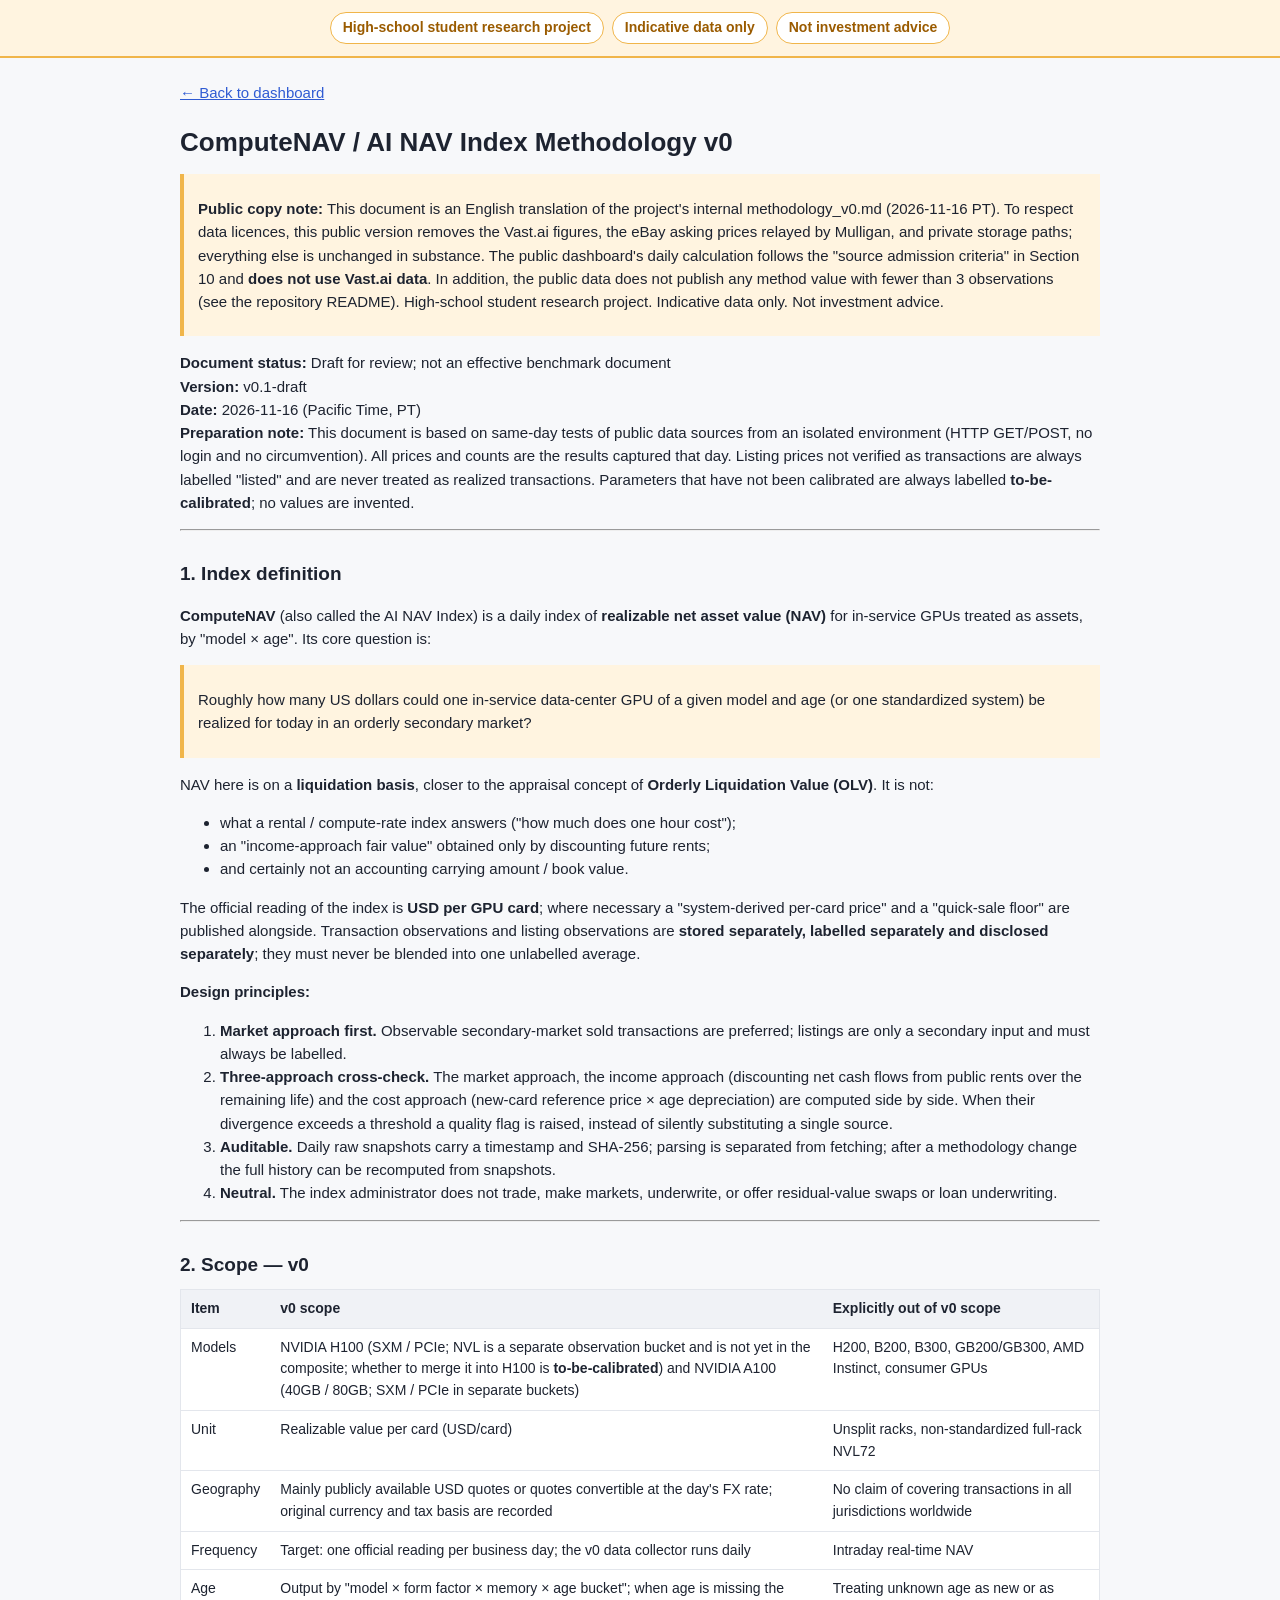
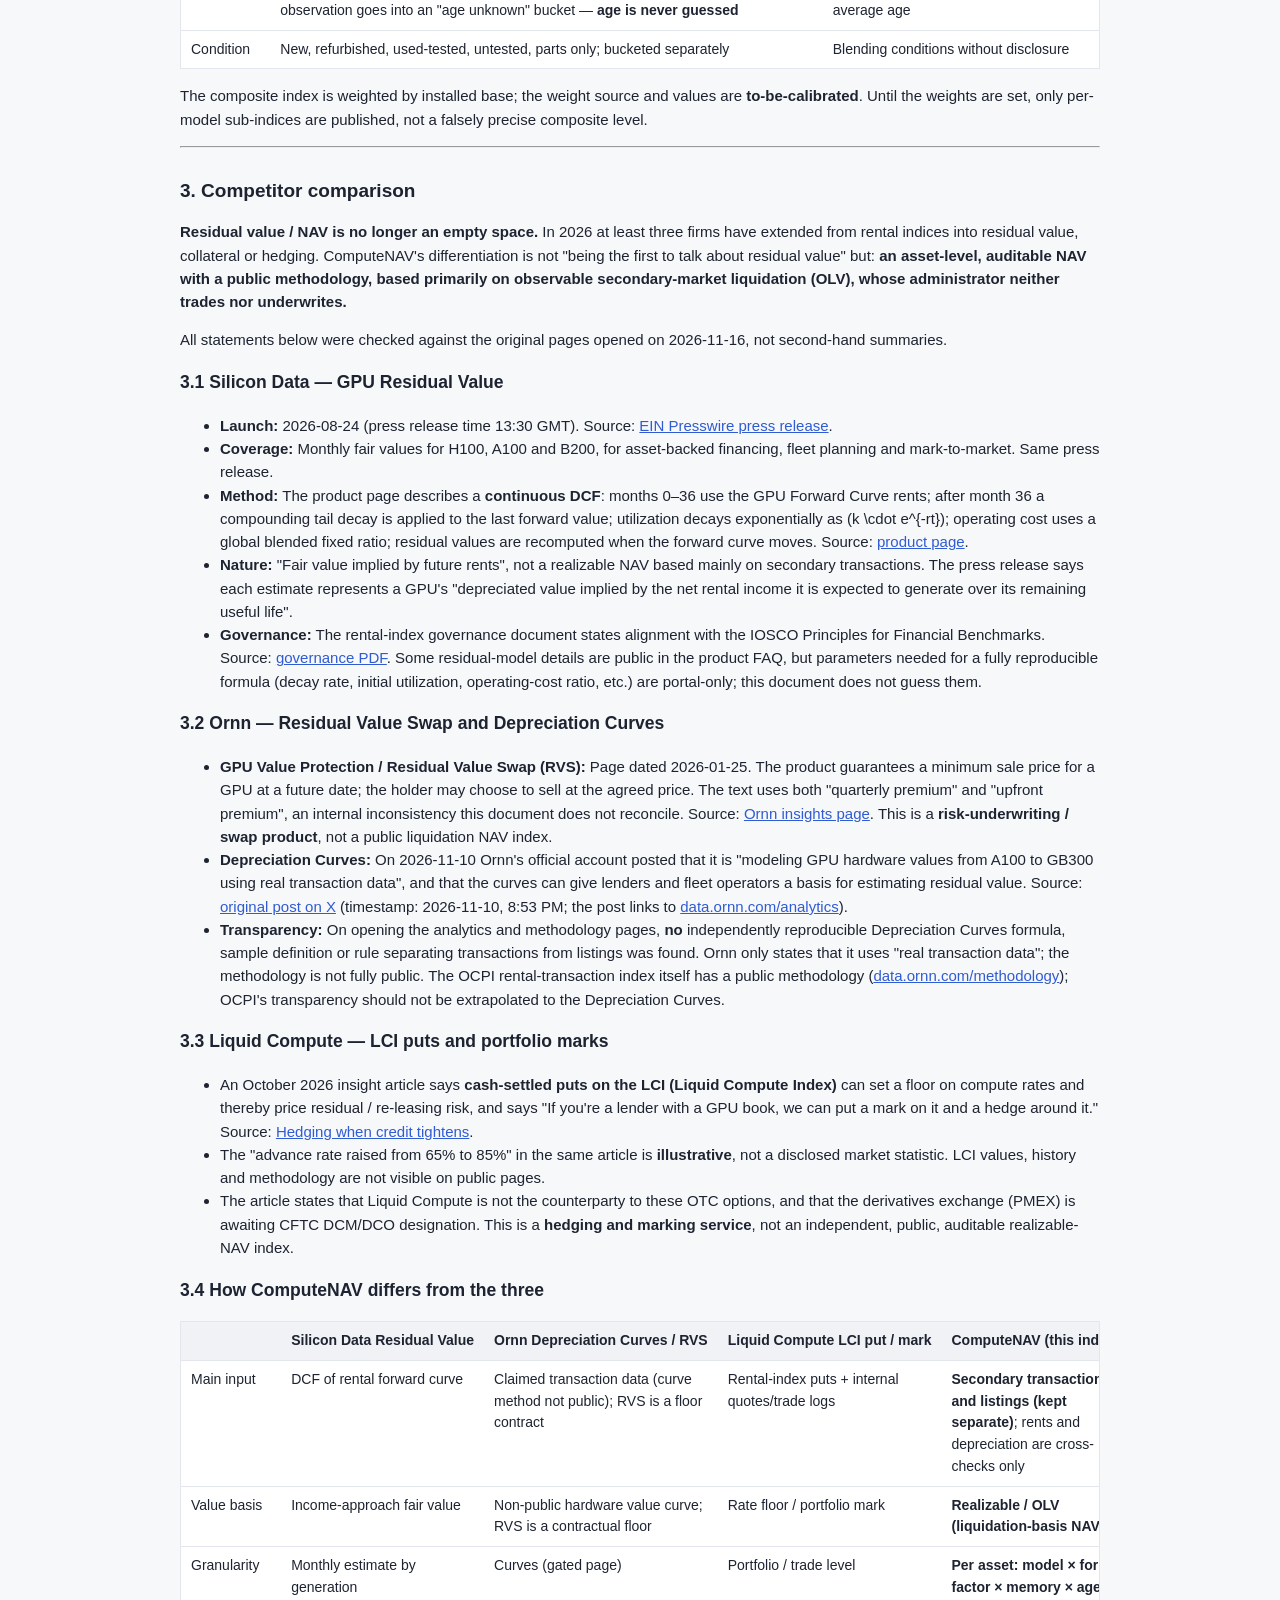
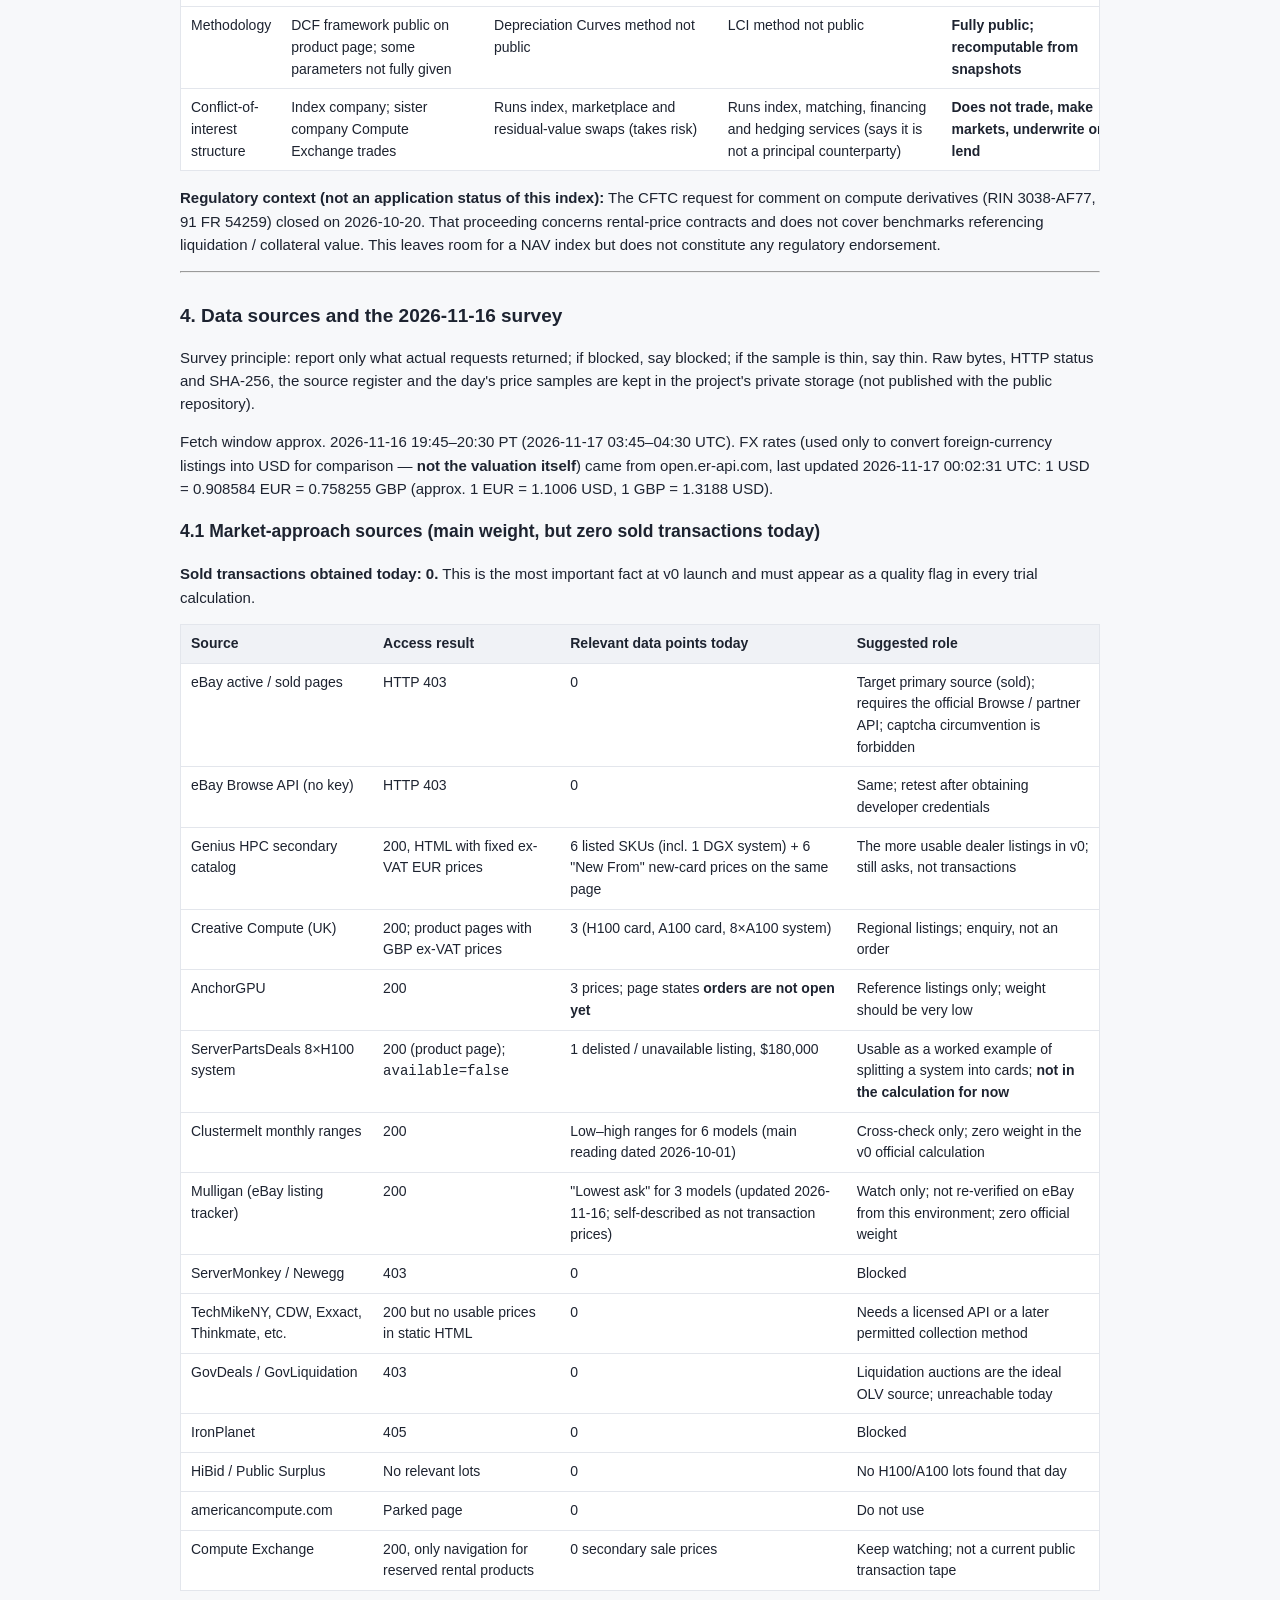
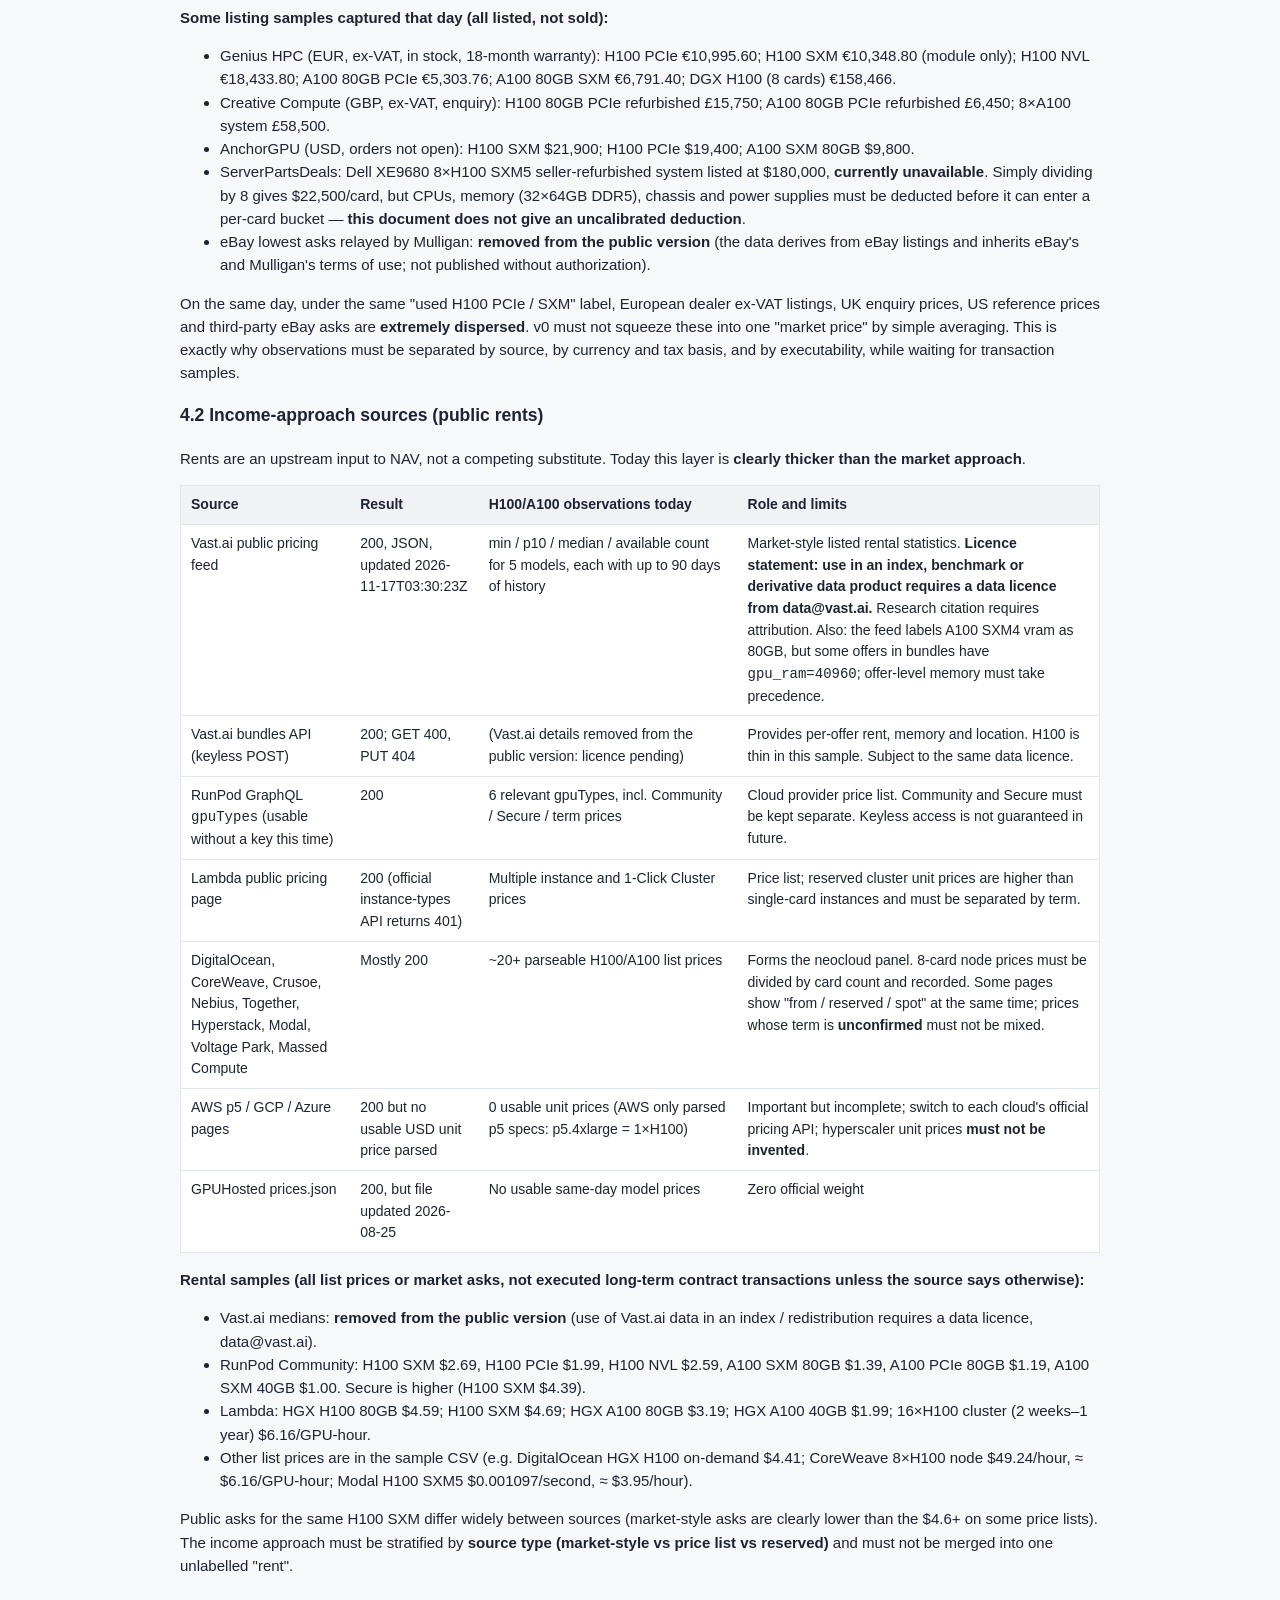
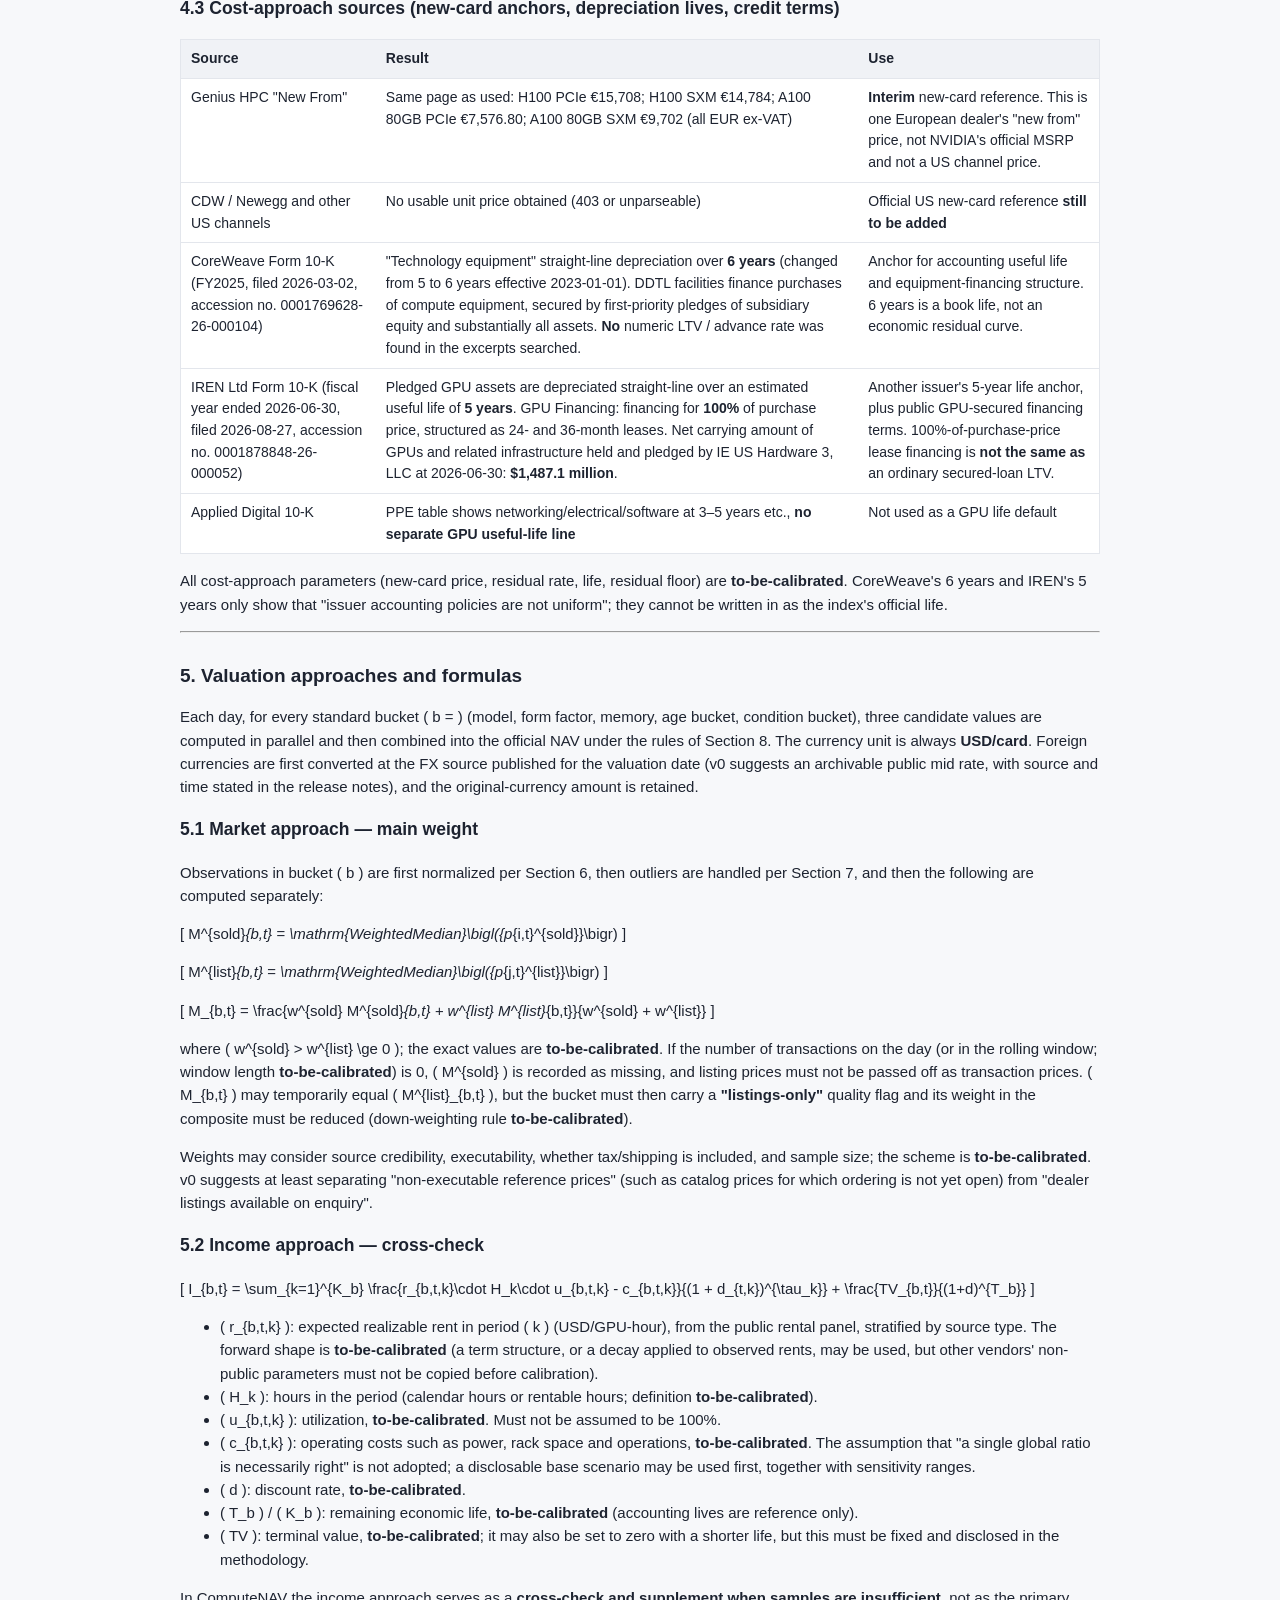
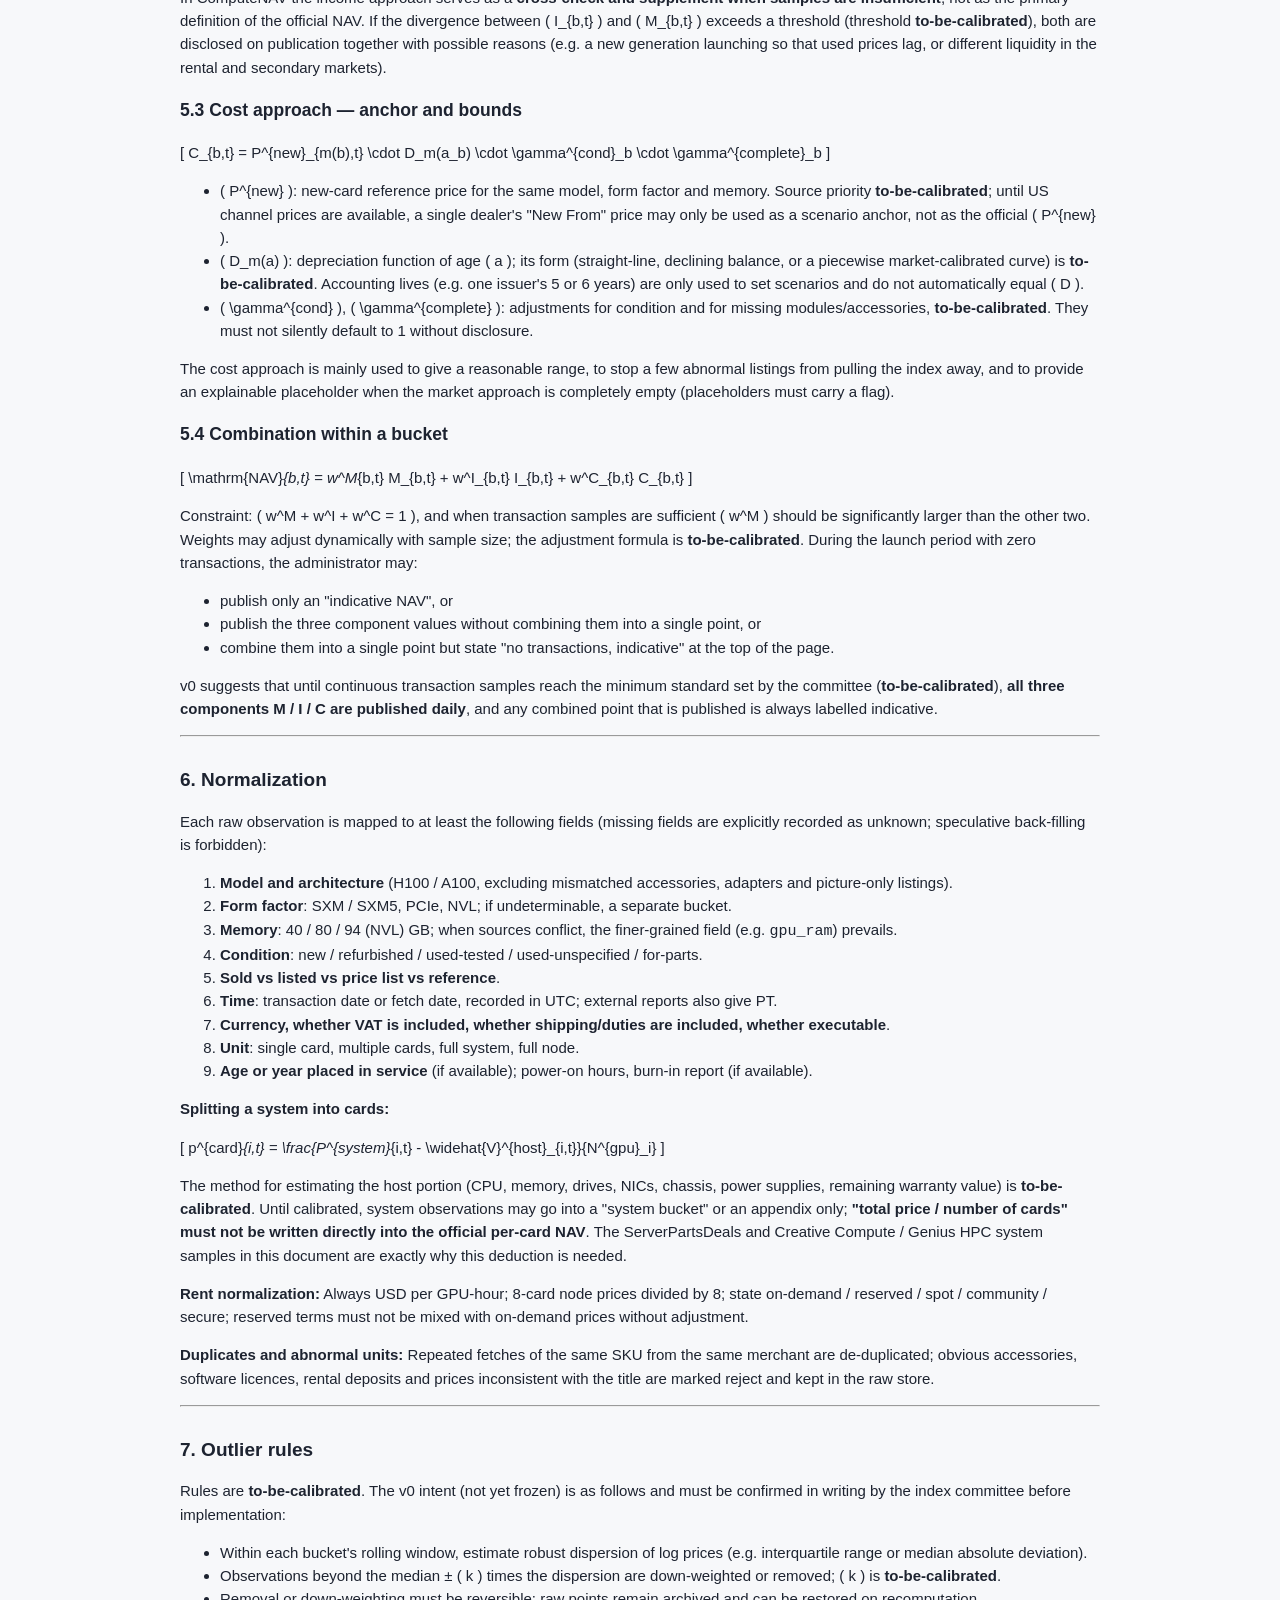
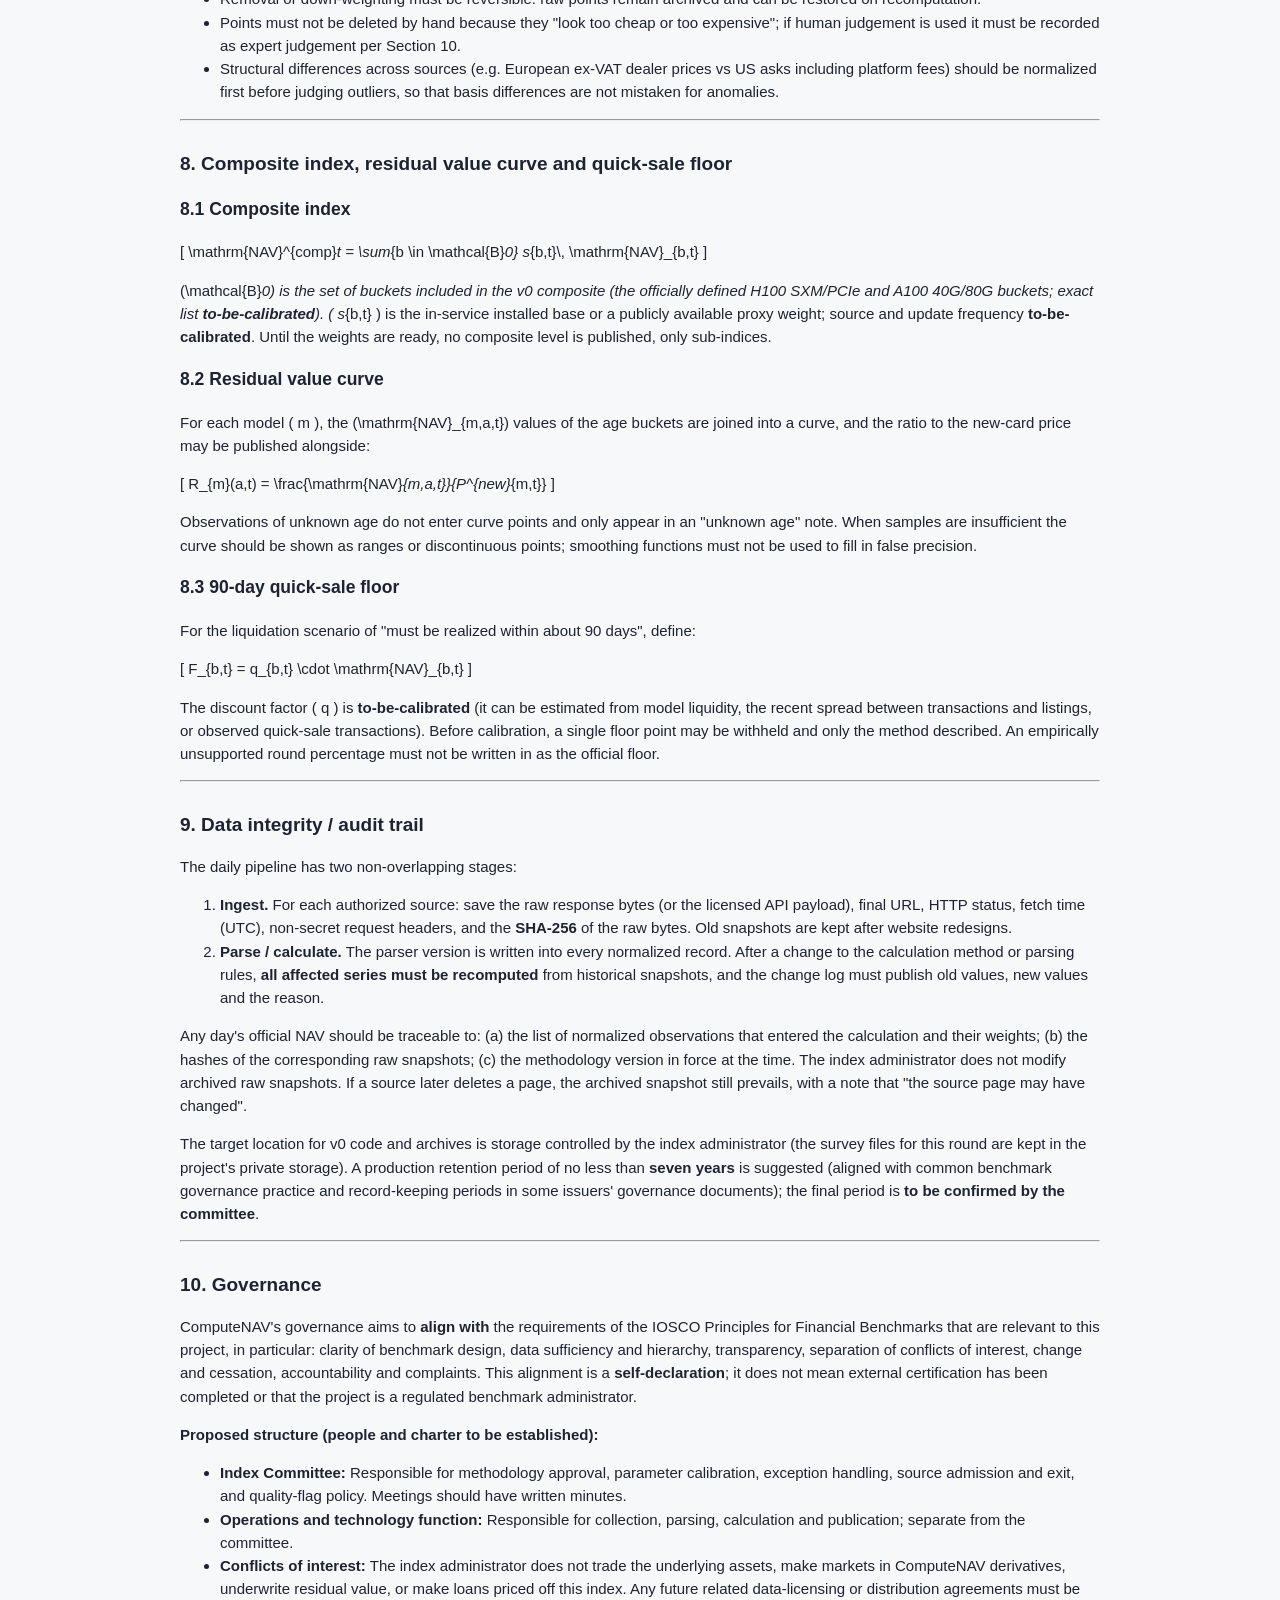
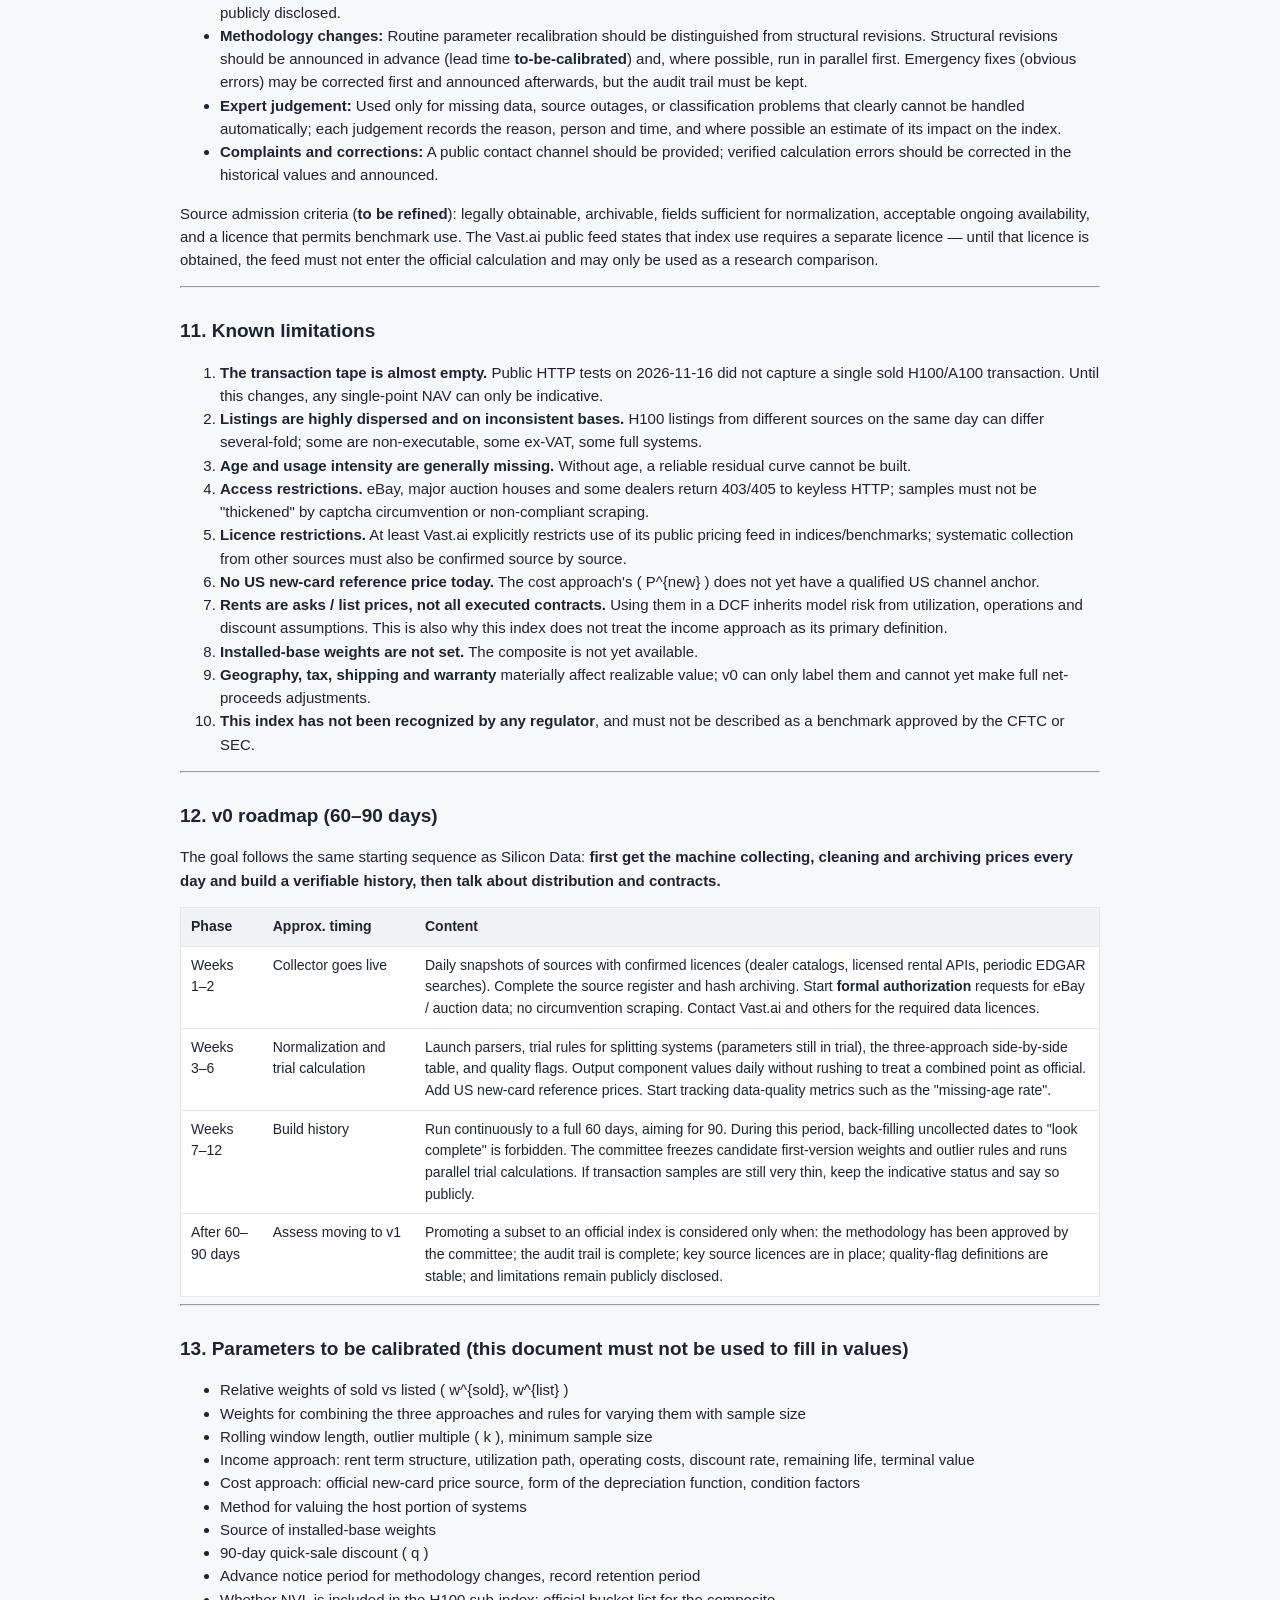
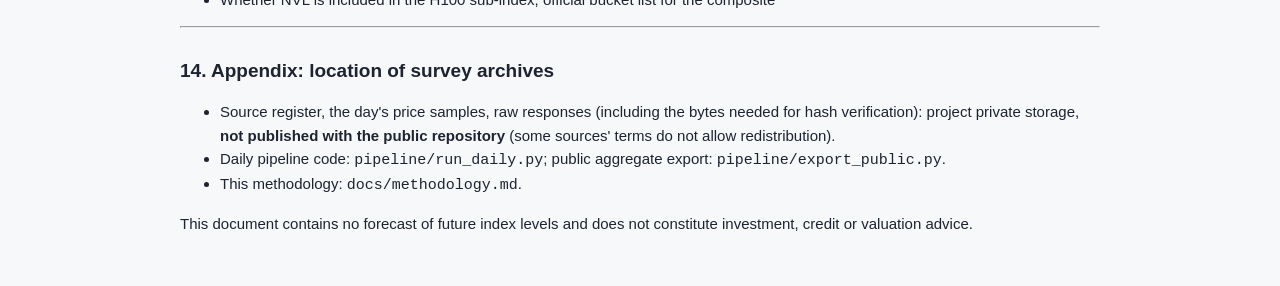
==== commit eeb447eb: "English-only public content: site UI, README, methodology translation, public JSON texts; English-te" ====
--- a/docs/methodology.html
+++ b/docs/methodology.html
@@ -1,112 +1,112 @@
 <!doctype html>
-<html lang="zh-Hans"><head><meta charset="utf-8">
+<html lang="en"><head><meta charset="utf-8">
 <meta name="viewport" content="width=device-width, initial-scale=1">
-<title>ComputeNAV 方法论 v0 · Methodology</title>
+<title>ComputeNAV Methodology v0</title>
 <link rel="stylesheet" href="assets/style.css">
 <style>main{max-width:960px} main table{display:block;overflow-x:auto;background:#fff;border:1px solid var(--line)} blockquote{background:var(--warnbg);border-left:4px solid #f0b54a;margin:12px 0;padding:8px 14px}</style>
 </head><body>
 <header class="banner" role="note"><div class="banner-row">
-<span class="pill">高中生研究项目 · High-school student research project</span>
-<span class="pill">指示性数据 · Indicative data only</span>
-<span class="pill">不构成投资建议 · Not investment advice</span></div></header>
-<main><p><a href="index.html">← 返回看板 / Back to dashboard</a></p>
-<h1 id="computenav-ai-nav-index-methodologyv0">ComputeNAV / AI NAV Index 方法论（Methodology）v0</h1>
+<span class="pill">High-school student research project</span>
+<span class="pill">Indicative data only</span>
+<span class="pill">Not investment advice</span></div></header>
+<main><p><a href="index.html">← Back to dashboard</a></p>
+<h1 id="computenav-ai-nav-index-methodology-v0">ComputeNAV / AI NAV Index Methodology v0</h1>
 <blockquote>
-<p><strong>公开版说明（Public copy note）：</strong> 本文件复制自 methodology_v0.md（2026-11-16 PT）。为遵守数据许可，公开版移除了 Vast.ai 的数值明细、经 Mulligan 转述的 eBay 要价，以及私有存储路径；其余内容未改。另：公开看板的每日计算按本文第 10 节「来源准入标准」，<strong>不使用 Vast.ai 数据</strong>，因此公开 NAV 与内部看板的数值可能不同。高中生研究项目；指示性数据；不构成投资建议。</p>
+<p><strong>Public copy note:</strong> This document is an English translation of the project's internal methodology_v0.md (2026-11-16 PT). To respect data licences, this public version removes the Vast.ai figures, the eBay asking prices relayed by Mulligan, and private storage paths; everything else is unchanged in substance. The public dashboard's daily calculation follows the "source admission criteria" in Section 10 and <strong>does not use Vast.ai data</strong>. In addition, the public data does not publish any method value with fewer than 3 observations (see the repository README). High-school student research project. Indicative data only. Not investment advice.</p>
 </blockquote>
-<p><strong>文件状态：</strong> 征求意见稿（Draft for review），非正式生效的基准文件<br />
-<strong>版本：</strong> v0.1-draft<br />
-<strong>日期：</strong> 2026-11-16（太平洋时间，PT）<br />
-<strong>编制说明：</strong> 本文依据同日在隔离环境中对公开数据源的实测（HTTP GET/POST、无登录绕过）撰写。所有价格与条数均为当日抓取结果，未经成交核验的挂牌价一律标注为 listed，不作为已实现成交。尚未校准的参数一律标为 <strong>待校准（to-be-calibrated）</strong>，不编造数值。</p>
-<hr />
-<h2 id="1-index-definition">1. 指数定义（Index definition）</h2>
-<p><strong>ComputeNAV</strong>（亦称 AI NAV Index）是一个以「在役 GPU 作为资产、按型号 × 机龄」每日发布的 <strong>可变现资产净值（realizable net asset value, NAV）</strong> 指数。其核心问题是：</p>
+<p><strong>Document status:</strong> Draft for review; not an effective benchmark document<br />
+<strong>Version:</strong> v0.1-draft<br />
+<strong>Date:</strong> 2026-11-16 (Pacific Time, PT)<br />
+<strong>Preparation note:</strong> This document is based on same-day tests of public data sources from an isolated environment (HTTP GET/POST, no login and no circumvention). All prices and counts are the results captured that day. Listing prices not verified as transactions are always labelled "listed" and are never treated as realized transactions. Parameters that have not been calibrated are always labelled <strong>to-be-calibrated</strong>; no values are invented.</p>
+<hr />
+<h2 id="1-index-definition">1. Index definition</h2>
+<p><strong>ComputeNAV</strong> (also called the AI NAV Index) is a daily index of <strong>realizable net asset value (NAV)</strong> for in-service GPUs treated as assets, by "model × age". Its core question is:</p>
 <blockquote>
-<p>一张（或一台标准化后的）指定型号、指定机龄的在役数据中心 GPU，在有序二手市场上，今天大致能变现多少美元？</p>
+<p>Roughly how many US dollars could one in-service data-center GPU of a given model and age (or one standardized system) be realized for today in an orderly secondary market?</p>
 </blockquote>
-<p>这里的 NAV 取的是 <strong>清算/变现口径（liquidation basis）</strong>，更接近评估实务中的 <strong>有序清算价值（Orderly Liquidation Value, OLV）</strong>，而不是：</p>
-<ul>
-<li>租金价格指数（rental / compute-rate index）所回答的「租一小时多少钱」；</li>
-<li>也不是只把未来租金做贴现得到的「收益法公允价值（income-approach fair value）」；</li>
-<li>更不是会计账面净值（carrying amount / book value）。</li>
-</ul>
-<p>指数的官方读数是 <strong>美元/卡（USD per GPU card）</strong>，必要时同时发布「整机折算单卡价」与「急售地板价」。成交观察与挂牌观察 <strong>分库存储、分口径标注、分别披露</strong>，不得混成一个未经标注的均价。</p>
-<p><strong>设计原则：</strong></p>
+<p>NAV here is on a <strong>liquidation basis</strong>, closer to the appraisal concept of <strong>Orderly Liquidation Value (OLV)</strong>. It is not:</p>
+<ul>
+<li>what a rental / compute-rate index answers ("how much does one hour cost");</li>
+<li>an "income-approach fair value" obtained only by discounting future rents;</li>
+<li>and certainly not an accounting carrying amount / book value.</li>
+</ul>
+<p>The official reading of the index is <strong>USD per GPU card</strong>; where necessary a "system-derived per-card price" and a "quick-sale floor" are published alongside. Transaction observations and listing observations are <strong>stored separately, labelled separately and disclosed separately</strong>; they must never be blended into one unlabelled average.</p>
+<p><strong>Design principles:</strong></p>
 <ol>
-<li><strong>市场法为主。</strong> 优先使用可观察的二手成交（sold transactions），挂牌价（listings）只作为次级输入，且必须带标签。  </li>
-<li><strong>三法交叉验证。</strong> 市场法、收益法（income approach：公开租金折现剩余寿命净现金流）、成本法（cost approach：新卡参考价 × 机龄折旧）并列计算，偏差超阈值时发出质量旗标，而不是悄悄用单一来源替代。  </li>
-<li><strong>可审计。</strong> 每日原始快照带时间戳与 SHA-256，解析与抓取分离，方法变更后可用快照重算全部历史。  </li>
-<li><strong>中立。</strong> 指数管理人不下场交易、不做市、不承保、不提供残值互换或贷款承销。  </li>
+<li><strong>Market approach first.</strong> Observable secondary-market sold transactions are preferred; listings are only a secondary input and must always be labelled.  </li>
+<li><strong>Three-approach cross-check.</strong> The market approach, the income approach (discounting net cash flows from public rents over the remaining life) and the cost approach (new-card reference price × age depreciation) are computed side by side. When their divergence exceeds a threshold a quality flag is raised, instead of silently substituting a single source.  </li>
+<li><strong>Auditable.</strong> Daily raw snapshots carry a timestamp and SHA-256; parsing is separated from fetching; after a methodology change the full history can be recomputed from snapshots.  </li>
+<li><strong>Neutral.</strong> The index administrator does not trade, make markets, underwrite, or offer residual-value swaps or loan underwriting.  </li>
 </ol>
 <hr />
-<h2 id="2-scope-v0">2. 覆盖范围（Scope）— v0</h2>
+<h2 id="2-scope-v0">2. Scope — v0</h2>
 <table>
 <thead>
 <tr>
-<th>项目</th>
-<th>v0 范围</th>
-<th>明确不在 v0 范围内</th>
+<th>Item</th>
+<th>v0 scope</th>
+<th>Explicitly out of v0 scope</th>
 </tr>
 </thead>
 <tbody>
 <tr>
-<td>型号</td>
-<td>NVIDIA H100（SXM / PCIe；NVL 单独作为观察桶，暂不进入综合指数，<strong>待校准</strong>是否并入 H100）与 NVIDIA A100（40GB / 80GB；SXM / PCIe 分桶）</td>
-<td>H200、B200、B300、GB200/GB300、AMD Instinct、消费级 GPU</td>
-</tr>
-<tr>
-<td>单位</td>
-<td>单卡可变现价值（USD/card）</td>
-<td>未拆分的机柜、未标准化的整柜 NVL72</td>
-</tr>
-<tr>
-<td>地域</td>
-<td>以可获得的公开美元或可按当日汇率折算的报价为主，记录原始币种与税口径</td>
-<td>不声称已覆盖全球所有司法辖区的成交</td>
-</tr>
-<tr>
-<td>频率</td>
-<td>目标为每个工作日一次官方读数；v0 数据收集机按日运行</td>
-<td>盘中实时 NAV</td>
-</tr>
-<tr>
-<td>机龄</td>
-<td>按「型号 × 形态 × 显存 × 机龄桶」输出；机龄缺失时进入「机龄未知」桶，<strong>不臆造机龄</strong></td>
-<td>把未知机龄当作新品或平均机龄</td>
-</tr>
-<tr>
-<td>条件</td>
-<td>新、翻新、已测使用、未测、仅零件；分桶</td>
-<td>混条件加权而不披露</td>
+<td>Models</td>
+<td>NVIDIA H100 (SXM / PCIe; NVL is a separate observation bucket and is not yet in the composite; whether to merge it into H100 is <strong>to-be-calibrated</strong>) and NVIDIA A100 (40GB / 80GB; SXM / PCIe in separate buckets)</td>
+<td>H200, B200, B300, GB200/GB300, AMD Instinct, consumer GPUs</td>
+</tr>
+<tr>
+<td>Unit</td>
+<td>Realizable value per card (USD/card)</td>
+<td>Unsplit racks, non-standardized full-rack NVL72</td>
+</tr>
+<tr>
+<td>Geography</td>
+<td>Mainly publicly available USD quotes or quotes convertible at the day's FX rate; original currency and tax basis are recorded</td>
+<td>No claim of covering transactions in all jurisdictions worldwide</td>
+</tr>
+<tr>
+<td>Frequency</td>
+<td>Target: one official reading per business day; the v0 data collector runs daily</td>
+<td>Intraday real-time NAV</td>
+</tr>
+<tr>
+<td>Age</td>
+<td>Output by "model × form factor × memory × age bucket"; when age is missing the observation goes into an "age unknown" bucket — <strong>age is never guessed</strong></td>
+<td>Treating unknown age as new or as average age</td>
+</tr>
+<tr>
+<td>Condition</td>
+<td>New, refurbished, used-tested, untested, parts only; bucketed separately</td>
+<td>Blending conditions without disclosure</td>
 </tr>
 </tbody>
 </table>
-<p>综合指数（Composite）按在役装机量（installed base）加权，权数来源与数值 <strong>待校准</strong>，在权数确定前只发布分型号子指数，不发布一个假装精确的综合点位。</p>
-<hr />
-<h2 id="3-competitor-comparison">3. 与现有竞品的定位（Competitor comparison）</h2>
-<p><strong>残值/NAV 已不是市场空白。</strong> 2026 年至少三家已从租金指数向残值、抵押或对冲延伸。ComputeNAV 的差异化不在于「第一个谈论残值」，而在于：<strong>以可观察的二手变现（liquidation / OLV）为主要依据，做按资产、可审计、公开方法论、且管理人不交易不承保的 NAV。</strong></p>
-<p>以下陈述均核自 2026-11-16 打开的原文页面，而非二手转述。</p>
+<p>The composite index is weighted by installed base; the weight source and values are <strong>to-be-calibrated</strong>. Until the weights are set, only per-model sub-indices are published, not a falsely precise composite level.</p>
+<hr />
+<h2 id="3-competitor-comparison">3. Competitor comparison</h2>
+<p><strong>Residual value / NAV is no longer an empty space.</strong> In 2026 at least three firms have extended from rental indices into residual value, collateral or hedging. ComputeNAV's differentiation is not "being the first to talk about residual value" but: <strong>an asset-level, auditable NAV with a public methodology, based primarily on observable secondary-market liquidation (OLV), whose administrator neither trades nor underwrites.</strong></p>
+<p>All statements below were checked against the original pages opened on 2026-11-16, not second-hand summaries.</p>
 <h3 id="31-silicon-data-gpu-residual-value">3.1 Silicon Data — GPU Residual Value</h3>
 <ul>
-<li><strong>上线：</strong> 2026-08-24（新闻稿时间 13:30 GMT）。来源：<a href="https://www.einpresswire.com/article/936056292/silicon-data-launches-monthly-gpu-residual-value-benchmarks-for-ai-infrastructure-finance">EIN Presswire 新闻稿</a>。  </li>
-<li><strong>覆盖：</strong> 按月发布 H100、A100、B200 的公允价值，用于资产支持融资、机队规划与盯市。同上新闻稿。  </li>
-<li><strong>方法：</strong> 产品页写明是 <strong>连续 DCF</strong>：0–36 个月取 GPU Forward Curve 租金，36 个月以后在最后一个远期值上叠加复合尾部衰减；利用率按 (k \cdot e^{-rt}) 指数衰减；运营成本用全球混合固定比率；远期曲线变动时残值会重算。来源：<a href="https://www.silicondata.com/products/gpu-residual-value">产品页</a>。  </li>
-<li><strong>本质：</strong> 「由未来租金隐含的公允价值」，不是以二手成交为主的可变现 NAV。新闻稿原话是：每项估计代表一块 GPU「由其剩余使用寿命内预期产生的租金净收入所隐含的折旧后价值」。  </li>
-<li><strong>治理：</strong> 租金指数治理文件声明遵循 IOSCO 金融基准原则。来源：<a href="https://www.silicondata.com/documents/silicon-data-index-governance.pdf">治理 PDF</a>。残值模型细节在产品 FAQ 中公开了一部分，但完整可重算公式中的衰减率、利用率初值、运营成本比率等参数以门户为准，本文不臆造。</li>
-</ul>
-<h3 id="32-ornn-residual-value-swap-depreciation-curves">3.2 Ornn — Residual Value Swap 与 Depreciation Curves</h3>
-<ul>
-<li><strong>GPU Value Protection / Residual Value Swap (RVS)：</strong> 页面标注 2026-01-25。产品保证未来某一日 GPU 的最低出售价格；持有人可选择按约定价出售。原文同时出现「quarterly premium」与「upfront premium」两种保费表述，存在内部不一致，本文不予调和。来源：<a href="https://ornn.com/insights/residualvalue">Ornn 洞察页</a>。这是 <strong>风险承保/互换产品</strong>，不是公开的清算 NAV 指数。  </li>
-<li><strong>Depreciation Curves：</strong> 2026-11-10，Ornn 官方账号发文称「modeling GPU hardware values from A100 to GB300 using real transaction data」，并称曲线可为贷款人与机队运营商估计残值提供基础。来源：<a href="https://x.com/OrnnExchange/status/2120258550488338902">X 原文</a>（时间戳：2026-11-10，8:53 PM；推文指向 <a href="https://data.ornn.com/analytics">data.ornn.com/analytics</a>）。  </li>
-<li><strong>透明度：</strong> 本次打开 analytics 与 methodology 页面，<strong>未见</strong>可独立复现的 Depreciation Curves 公式、样本定义或成交与挂牌的区分规则。官方只声称使用「真实成交数据」，方法论未对公众完整公开。OCPI 租金成交指数本身有公开方法论（<a href="https://data.ornn.com/methodology">data.ornn.com/methodology</a>），不要把 OCPI 的透明度外推到 Depreciation Curves。</li>
-</ul>
-<h3 id="33-liquid-compute-lci">3.3 Liquid Compute — LCI 看跌期权与组合打标</h3>
-<ul>
-<li>2026 年 10 月洞察文章写明：可用 <strong>现金结算的 LCI（Liquid Compute Index）看跌期权</strong> 为计算费率设定地板，从而对残值/再出租风险定价；并写「If you're a lender with a GPU book, we can put a mark on it and a hedge around it。」来源：<a href="https://liquidcompute.com/insights/hedging-when-credit-tightens">Hedging when credit tightens</a>。  </li>
-<li>同一篇文章给出的「预付比例从 65% 提到 85%」是 <strong>illustrative（示例）</strong>，不是已披露的市场统计。LCI 的数值、历史与方法论在公开页面上不可见。  </li>
-<li>文中声明 Liquid Compute 不是这些 OTC 期权的对手方，衍生品交易所（PMEX）尚待 CFTC 的 DCM/DCO 认定。这是 <strong>对冲与打标服务</strong>，不是独立、公开、可审计的变现 NAV 指数。</li>
-</ul>
-<h3 id="34-computenav">3.4 ComputeNAV 相对上述三家的差异</h3>
+<li><strong>Launch:</strong> 2026-08-24 (press release time 13:30 GMT). Source: <a href="https://www.einpresswire.com/article/936056292/silicon-data-launches-monthly-gpu-residual-value-benchmarks-for-ai-infrastructure-finance">EIN Presswire press release</a>.  </li>
+<li><strong>Coverage:</strong> Monthly fair values for H100, A100 and B200, for asset-backed financing, fleet planning and mark-to-market. Same press release.  </li>
+<li><strong>Method:</strong> The product page describes a <strong>continuous DCF</strong>: months 0–36 use the GPU Forward Curve rents; after month 36 a compounding tail decay is applied to the last forward value; utilization decays exponentially as (k \cdot e^{-rt}); operating cost uses a global blended fixed ratio; residual values are recomputed when the forward curve moves. Source: <a href="https://www.silicondata.com/products/gpu-residual-value">product page</a>.  </li>
+<li><strong>Nature:</strong> "Fair value implied by future rents", not a realizable NAV based mainly on secondary transactions. The press release says each estimate represents a GPU's "depreciated value implied by the net rental income it is expected to generate over its remaining useful life".  </li>
+<li><strong>Governance:</strong> The rental-index governance document states alignment with the IOSCO Principles for Financial Benchmarks. Source: <a href="https://www.silicondata.com/documents/silicon-data-index-governance.pdf">governance PDF</a>. Some residual-model details are public in the product FAQ, but parameters needed for a fully reproducible formula (decay rate, initial utilization, operating-cost ratio, etc.) are portal-only; this document does not guess them.</li>
+</ul>
+<h3 id="32-ornn-residual-value-swap-and-depreciation-curves">3.2 Ornn — Residual Value Swap and Depreciation Curves</h3>
+<ul>
+<li><strong>GPU Value Protection / Residual Value Swap (RVS):</strong> Page dated 2026-01-25. The product guarantees a minimum sale price for a GPU at a future date; the holder may choose to sell at the agreed price. The text uses both "quarterly premium" and "upfront premium", an internal inconsistency this document does not reconcile. Source: <a href="https://ornn.com/insights/residualvalue">Ornn insights page</a>. This is a <strong>risk-underwriting / swap product</strong>, not a public liquidation NAV index.  </li>
+<li><strong>Depreciation Curves:</strong> On 2026-11-10 Ornn's official account posted that it is "modeling GPU hardware values from A100 to GB300 using real transaction data", and that the curves can give lenders and fleet operators a basis for estimating residual value. Source: <a href="https://x.com/OrnnExchange/status/2120258550488338902">original post on X</a> (timestamp: 2026-11-10, 8:53 PM; the post links to <a href="https://data.ornn.com/analytics">data.ornn.com/analytics</a>).  </li>
+<li><strong>Transparency:</strong> On opening the analytics and methodology pages, <strong>no</strong> independently reproducible Depreciation Curves formula, sample definition or rule separating transactions from listings was found. Ornn only states that it uses "real transaction data"; the methodology is not fully public. The OCPI rental-transaction index itself has a public methodology (<a href="https://data.ornn.com/methodology">data.ornn.com/methodology</a>); OCPI's transparency should not be extrapolated to the Depreciation Curves.</li>
+</ul>
+<h3 id="33-liquid-compute-lci-puts-and-portfolio-marks">3.3 Liquid Compute — LCI puts and portfolio marks</h3>
+<ul>
+<li>An October 2026 insight article says <strong>cash-settled puts on the LCI (Liquid Compute Index)</strong> can set a floor on compute rates and thereby price residual / re-leasing risk, and says "If you're a lender with a GPU book, we can put a mark on it and a hedge around it." Source: <a href="https://liquidcompute.com/insights/hedging-when-credit-tightens">Hedging when credit tightens</a>.  </li>
+<li>The "advance rate raised from 65% to 85%" in the same article is <strong>illustrative</strong>, not a disclosed market statistic. LCI values, history and methodology are not visible on public pages.  </li>
+<li>The article states that Liquid Compute is not the counterparty to these OTC options, and that the derivatives exchange (PMEX) is awaiting CFTC DCM/DCO designation. This is a <strong>hedging and marking service</strong>, not an independent, public, auditable realizable-NAV index.</li>
+</ul>
+<h3 id="34-how-computenav-differs-from-the-three">3.4 How ComputeNAV differs from the three</h3>
 <table>
 <thead>
 <tr>
@@ -114,272 +114,272 @@
 <th>Silicon Data Residual Value</th>
 <th>Ornn Depreciation Curves / RVS</th>
 <th>Liquid Compute LCI put / mark</th>
-<th>ComputeNAV（本指数）</th>
+<th>ComputeNAV (this index)</th>
 </tr>
 </thead>
 <tbody>
 <tr>
-<td>主输入</td>
-<td>租金远期曲线的 DCF</td>
-<td>宣称成交数据（曲线方法未公开）；RVS 为保底合约</td>
-<td>租金指数看跌 + 内部报价/成交日志</td>
-<td><strong>二手成交与挂牌（分列）</strong>，租金与折旧只做交叉验证</td>
-</tr>
-<tr>
-<td>价值口径</td>
-<td>收益法公允价值</td>
-<td>未公开的硬件价值曲线；RVS 是合约地板</td>
-<td>费率地板 / 组合打标</td>
-<td><strong>可变现 / OLV（liquidation-basis NAV）</strong></td>
-</tr>
-<tr>
-<td>粒度</td>
-<td>按代际月度估计</td>
-<td>曲线（权限页）</td>
-<td>组合/交易层面</td>
-<td><strong>按资产：型号 × 形态 × 显存 × 机龄</strong></td>
-</tr>
-<tr>
-<td>方法论</td>
-<td>产品页公开 DCF 框架，部分参数未完全给出</td>
-<td>Depreciation Curves 方法未对公众公开</td>
-<td>LCI 方法未公开</td>
-<td><strong>全文公开，快照可重算</strong></td>
-</tr>
-<tr>
-<td>利益冲突结构</td>
-<td>指数公司；姐妹公司 Compute Exchange 从事交易</td>
-<td>同时做指数、市场与残值互换（风险承接）</td>
-<td>同时做指数、撮合、融资与对冲服务（文中称不自营对手方）</td>
-<td><strong>不交易、不做市、不承保、不放贷</strong></td>
+<td>Main input</td>
+<td>DCF of rental forward curve</td>
+<td>Claimed transaction data (curve method not public); RVS is a floor contract</td>
+<td>Rental-index puts + internal quotes/trade logs</td>
+<td><strong>Secondary transactions and listings (kept separate)</strong>; rents and depreciation are cross-checks only</td>
+</tr>
+<tr>
+<td>Value basis</td>
+<td>Income-approach fair value</td>
+<td>Non-public hardware value curve; RVS is a contractual floor</td>
+<td>Rate floor / portfolio mark</td>
+<td><strong>Realizable / OLV (liquidation-basis NAV)</strong></td>
+</tr>
+<tr>
+<td>Granularity</td>
+<td>Monthly estimate by generation</td>
+<td>Curves (gated page)</td>
+<td>Portfolio / trade level</td>
+<td><strong>Per asset: model × form factor × memory × age</strong></td>
+</tr>
+<tr>
+<td>Methodology</td>
+<td>DCF framework public on product page; some parameters not fully given</td>
+<td>Depreciation Curves method not public</td>
+<td>LCI method not public</td>
+<td><strong>Fully public; recomputable from snapshots</strong></td>
+</tr>
+<tr>
+<td>Conflict-of-interest structure</td>
+<td>Index company; sister company Compute Exchange trades</td>
+<td>Runs index, marketplace and residual-value swaps (takes risk)</td>
+<td>Runs index, matching, financing and hedging services (says it is not a principal counterparty)</td>
+<td><strong>Does not trade, make markets, underwrite or lend</strong></td>
 </tr>
 </tbody>
 </table>
-<p><strong>监管背景（非本指数的申请状态）：</strong> CFTC 关于算力衍生品的征求意见（RIN 3038-AF77，91 FR 54259）已于 2026-10-20 截止。该程序讨论的是租金价格类合约，并不覆盖以清算/抵押价值为标的的基准。这是 NAV 指数的补位空间，但不构成任何监管认可。</p>
-<hr />
-<h2 id="4-2026-11-16-data-sources">4. 数据源与 2026-11-16 摸底结果（Data sources）</h2>
-<p>摸底原则：只报告实际请求得到的结果；被拦截就写拦截；样本薄就写薄。原始字节、HTTP 状态与 SHA-256、来源登记表与当日价格样本保存在项目私有存储中（不随公开仓库发布）。</p>
-<p>抓取窗口约 2026-11-16 19:45–20:30 PT（对应 2026-11-17 03:45–04:30 UTC）。汇率（仅用于把外币挂牌折成便于对照的美元，<strong>不是估值本身</strong>）来自 open.er-api.com，最近更新 2026-11-17 00:02:31 UTC：1 USD = 0.908584 EUR = 0.758255 GBP（约 1 EUR = 1.1006 USD，1 GBP = 1.3188 USD）。</p>
-<h3 id="41">4.1 市场法来源（主权重，但今日成交样本为零）</h3>
-<p><strong>今日获得的已售成交（sold transactions）：0 条。</strong> 这是 v0 启动时最重要的事实，必须在每一次试算中作为质量旗标出现。</p>
+<p><strong>Regulatory context (not an application status of this index):</strong> The CFTC request for comment on compute derivatives (RIN 3038-AF77, 91 FR 54259) closed on 2026-10-20. That proceeding concerns rental-price contracts and does not cover benchmarks referencing liquidation / collateral value. This leaves room for a NAV index but does not constitute any regulatory endorsement.</p>
+<hr />
+<h2 id="4-data-sources-and-the-2026-11-16-survey">4. Data sources and the 2026-11-16 survey</h2>
+<p>Survey principle: report only what actual requests returned; if blocked, say blocked; if the sample is thin, say thin. Raw bytes, HTTP status and SHA-256, the source register and the day's price samples are kept in the project's private storage (not published with the public repository).</p>
+<p>Fetch window approx. 2026-11-16 19:45–20:30 PT (2026-11-17 03:45–04:30 UTC). FX rates (used only to convert foreign-currency listings into USD for comparison — <strong>not the valuation itself</strong>) came from open.er-api.com, last updated 2026-11-17 00:02:31 UTC: 1 USD = 0.908584 EUR = 0.758255 GBP (approx. 1 EUR = 1.1006 USD, 1 GBP = 1.3188 USD).</p>
+<h3 id="41-market-approach-sources-main-weight-but-zero-sold-transactions-today">4.1 Market-approach sources (main weight, but zero sold transactions today)</h3>
+<p><strong>Sold transactions obtained today: 0.</strong> This is the most important fact at v0 launch and must appear as a quality flag in every trial calculation.</p>
 <table>
 <thead>
 <tr>
-<th>来源</th>
-<th>访问结果</th>
-<th>当日相关数据点</th>
-<th>建议角色</th>
+<th>Source</th>
+<th>Access result</th>
+<th>Relevant data points today</th>
+<th>Suggested role</th>
 </tr>
 </thead>
 <tbody>
 <tr>
-<td>eBay 在售 / 已售页面</td>
+<td>eBay active / sold pages</td>
 <td>HTTP 403</td>
 <td>0</td>
-<td>目标主源（sold）；需官方 Browse/合作 API，禁止绕过验证码</td>
-</tr>
-<tr>
-<td>eBay Browse API（无密钥）</td>
+<td>Target primary source (sold); requires the official Browse / partner API; captcha circumvention is forbidden</td>
+</tr>
+<tr>
+<td>eBay Browse API (no key)</td>
 <td>HTTP 403</td>
 <td>0</td>
-<td>同上，申请开发者凭证后再测</td>
-</tr>
-<tr>
-<td>Genius HPC 二手目录</td>
-<td>200，HTML 含固定 ex-VAT 欧元价</td>
-<td>6 个在售 SKU（含 1 台 DGX 整机）+ 同页 6 个 New From 新卡价</td>
-<td>v0 较可用的经销商挂牌；仍是 ask 不是成交</td>
-</tr>
-<tr>
-<td>Creative Compute（英国）</td>
-<td>200；产品页含英镑 ex-VAT 价</td>
-<td>3（H100 卡、A100 卡、8×A100 整机）</td>
-<td>区域挂牌；询价不是订单</td>
+<td>Same; retest after obtaining developer credentials</td>
+</tr>
+<tr>
+<td>Genius HPC secondary catalog</td>
+<td>200, HTML with fixed ex-VAT EUR prices</td>
+<td>6 listed SKUs (incl. 1 DGX system) + 6 "New From" new-card prices on the same page</td>
+<td>The more usable dealer listings in v0; still asks, not transactions</td>
+</tr>
+<tr>
+<td>Creative Compute (UK)</td>
+<td>200; product pages with GBP ex-VAT prices</td>
+<td>3 (H100 card, A100 card, 8×A100 system)</td>
+<td>Regional listings; enquiry, not an order</td>
 </tr>
 <tr>
 <td>AnchorGPU</td>
 <td>200</td>
-<td>3 个标价；页面写明 <strong>尚未开放下单</strong></td>
-<td>仅作参考挂牌，权重应很低</td>
-</tr>
-<tr>
-<td>ServerPartsDeals 8×H100 整机</td>
-<td>200（产品页）；<code>available=false</code></td>
-<td>1 条已下架/不可售挂牌，$180,000</td>
-<td>可作整机拆单卡的方法示例，<strong>当前不进入计算</strong></td>
-</tr>
-<tr>
-<td>Clustermelt 月度区间</td>
+<td>3 prices; page states <strong>orders are not open yet</strong></td>
+<td>Reference listings only; weight should be very low</td>
+</tr>
+<tr>
+<td>ServerPartsDeals 8×H100 system</td>
+<td>200 (product page); <code>available=false</code></td>
+<td>1 delisted / unavailable listing, $180,000</td>
+<td>Usable as a worked example of splitting a system into cards; <strong>not in the calculation for now</strong></td>
+</tr>
+<tr>
+<td>Clustermelt monthly ranges</td>
 <td>200</td>
-<td>6 个型号的低–高区间（主读数日期 2026-10-01）</td>
-<td>仅交叉核对，v0 正式计算权重为 0</td>
-</tr>
-<tr>
-<td>Mulligan（eBay 挂牌跟踪）</td>
+<td>Low–high ranges for 6 models (main reading dated 2026-10-01)</td>
+<td>Cross-check only; zero weight in the v0 official calculation</td>
+</tr>
+<tr>
+<td>Mulligan (eBay listing tracker)</td>
 <td>200</td>
-<td>3 个型号的「最低要价」（更新 2026-11-16，自述不是成交价）</td>
-<td>仅观察；未经本环境在 eBay 上复验，正式权重为 0</td>
+<td>"Lowest ask" for 3 models (updated 2026-11-16; self-described as not transaction prices)</td>
+<td>Watch only; not re-verified on eBay from this environment; zero official weight</td>
 </tr>
 <tr>
 <td>ServerMonkey / Newegg</td>
 <td>403</td>
 <td>0</td>
-<td>受阻</td>
-</tr>
-<tr>
-<td>TechMikeNY、CDW、Exxact、Thinkmate 等</td>
-<td>200 但静态 HTML 无可用价</td>
-<td>0</td>
-<td>需许可的 API 或后续允许的采集方式</td>
+<td>Blocked</td>
+</tr>
+<tr>
+<td>TechMikeNY, CDW, Exxact, Thinkmate, etc.</td>
+<td>200 but no usable prices in static HTML</td>
+<td>0</td>
+<td>Needs a licensed API or a later permitted collection method</td>
 </tr>
 <tr>
 <td>GovDeals / GovLiquidation</td>
 <td>403</td>
 <td>0</td>
-<td>清算拍卖是 OLV 的理想来源，今日不可达</td>
+<td>Liquidation auctions are the ideal OLV source; unreachable today</td>
 </tr>
 <tr>
 <td>IronPlanet</td>
 <td>405</td>
 <td>0</td>
-<td>受阻</td>
+<td>Blocked</td>
 </tr>
 <tr>
 <td>HiBid / Public Surplus</td>
-<td>无相关标的</td>
-<td>0</td>
-<td>当日未发现 H100/A100 拍品</td>
+<td>No relevant lots</td>
+<td>0</td>
+<td>No H100/A100 lots found that day</td>
 </tr>
 <tr>
 <td>americancompute.com</td>
-<td>停放页</td>
-<td>0</td>
-<td>不用</td>
+<td>Parked page</td>
+<td>0</td>
+<td>Do not use</td>
 </tr>
 <tr>
 <td>Compute Exchange</td>
-<td>200，仅有预留租赁产品导航</td>
-<td>0 条二手售价</td>
-<td>继续观察，不是当前公开成交磁带</td>
+<td>200, only navigation for reserved rental products</td>
+<td>0 secondary sale prices</td>
+<td>Keep watching; not a current public transaction tape</td>
 </tr>
 </tbody>
 </table>
-<p><strong>当日抓到的部分挂牌样本（均为 listed，不是 sold）：</strong></p>
-<ul>
-<li>Genius HPC（欧元，未税，在库，18 个月质保）：H100 PCIe €10,995.60；H100 SXM €10,348.80（仅模块）；H100 NVL €18,433.80；A100 80GB PCIe €5,303.76；A100 80GB SXM €6,791.40；DGX H100（8 卡）€158,466。  </li>
-<li>Creative Compute（英镑，未税，询价）：H100 80GB PCIe 翻新 £15,750；A100 80GB PCIe 翻新 £6,450；8×A100 整机 £58,500。  </li>
-<li>AnchorGPU（美元，未开放下单）：H100 SXM $21,900；H100 PCIe $19,400；A100 SXM 80GB $9,800。  </li>
-<li>ServerPartsDeals：Dell XE9680 8×H100 SXM5 卖家翻新整机标价 $180,000，<strong>当前不可售</strong>。若简单除以 8 得 $22,500/卡，但必须扣除 CPU、内存（32×64GB DDR5）、机箱与电源后才能进入单卡桶——<strong>本文件不给出未经校准的扣减额</strong>。  </li>
-<li>Mulligan 转述的 eBay 最低要价：<strong>公开版已移除</strong>（该数据源自 eBay 挂牌，沿用 eBay 与 Mulligan 的使用条款，未获授权不公开）。  </li>
-</ul>
-<p>同一天、同一「H100 PCIe / SXM 二手」标签下，欧洲经销商未税挂牌、英国询价、美国参考价与第三方 eBay 要价之间 <strong>离散极大</strong>。v0 不得用简单平均把这些数捏成一个「市场价」。这恰恰说明：必须分来源、分币种税口径、分可执行性，并等待成交样本。</p>
-<h3 id="42">4.2 收益法来源（公开租金）</h3>
-<p>租金是 NAV 的上游输入，不是竞品替代。今日这一层 <strong>明显厚于市场法</strong>。</p>
+<p><strong>Some listing samples captured that day (all listed, not sold):</strong></p>
+<ul>
+<li>Genius HPC (EUR, ex-VAT, in stock, 18-month warranty): H100 PCIe €10,995.60; H100 SXM €10,348.80 (module only); H100 NVL €18,433.80; A100 80GB PCIe €5,303.76; A100 80GB SXM €6,791.40; DGX H100 (8 cards) €158,466.  </li>
+<li>Creative Compute (GBP, ex-VAT, enquiry): H100 80GB PCIe refurbished £15,750; A100 80GB PCIe refurbished £6,450; 8×A100 system £58,500.  </li>
+<li>AnchorGPU (USD, orders not open): H100 SXM $21,900; H100 PCIe $19,400; A100 SXM 80GB $9,800.  </li>
+<li>ServerPartsDeals: Dell XE9680 8×H100 SXM5 seller-refurbished system listed at $180,000, <strong>currently unavailable</strong>. Simply dividing by 8 gives $22,500/card, but CPUs, memory (32×64GB DDR5), chassis and power supplies must be deducted before it can enter a per-card bucket — <strong>this document does not give an uncalibrated deduction</strong>.  </li>
+<li>eBay lowest asks relayed by Mulligan: <strong>removed from the public version</strong> (the data derives from eBay listings and inherits eBay's and Mulligan's terms of use; not published without authorization).  </li>
+</ul>
+<p>On the same day, under the same "used H100 PCIe / SXM" label, European dealer ex-VAT listings, UK enquiry prices, US reference prices and third-party eBay asks are <strong>extremely dispersed</strong>. v0 must not squeeze these into one "market price" by simple averaging. This is exactly why observations must be separated by source, by currency and tax basis, and by executability, while waiting for transaction samples.</p>
+<h3 id="42-income-approach-sources-public-rents">4.2 Income-approach sources (public rents)</h3>
+<p>Rents are an upstream input to NAV, not a competing substitute. Today this layer is <strong>clearly thicker than the market approach</strong>.</p>
 <table>
 <thead>
 <tr>
-<th>来源</th>
-<th>结果</th>
-<th>当日 H100/A100 观察</th>
-<th>角色与限制</th>
+<th>Source</th>
+<th>Result</th>
+<th>H100/A100 observations today</th>
+<th>Role and limits</th>
 </tr>
 </thead>
 <tbody>
 <tr>
-<td>Vast.ai 公共定价 feed</td>
-<td>200，JSON，更新 2026-11-17T03:30:23Z</td>
-<td>5 个型号的 min / p10 / median / 可租数量，各带最多 90 日历史</td>
-<td>市场型挂牌租金统计。<strong>许可声明：用于指数、基准或衍生数据产品须向 data@vast.ai 申请数据许可。</strong> 研究引用需署名。另：feed 中 A100 SXM4 的 vram 标为 80GB，但 bundles 里部分 offer 的 <code>gpu_ram=40960</code>，必须以 offer 级显存为准。</td>
-</tr>
-<tr>
-<td>Vast.ai bundles API（无密钥 POST）</td>
-<td>200；GET 400，PUT 404</td>
-<td>（公开版已移除 Vast.ai 数据明细：许可待定）</td>
-<td>提供单条 offer 的租金、显存、地点。H100 在该抽样中偏薄。同样受数据许可约束。</td>
-</tr>
-<tr>
-<td>RunPod GraphQL <code>gpuTypes</code>（本次无密钥可用）</td>
+<td>Vast.ai public pricing feed</td>
+<td>200, JSON, updated 2026-11-17T03:30:23Z</td>
+<td>min / p10 / median / available count for 5 models, each with up to 90 days of history</td>
+<td>Market-style listed rental statistics. <strong>Licence statement: use in an index, benchmark or derivative data product requires a data licence from data@vast.ai.</strong> Research citation requires attribution. Also: the feed labels A100 SXM4 vram as 80GB, but some offers in bundles have <code>gpu_ram=40960</code>; offer-level memory must take precedence.</td>
+</tr>
+<tr>
+<td>Vast.ai bundles API (keyless POST)</td>
+<td>200; GET 400, PUT 404</td>
+<td>(Vast.ai details removed from the public version: licence pending)</td>
+<td>Provides per-offer rent, memory and location. H100 is thin in this sample. Subject to the same data licence.</td>
+</tr>
+<tr>
+<td>RunPod GraphQL <code>gpuTypes</code> (usable without a key this time)</td>
 <td>200</td>
-<td>6 个相关 gpuTypes，含 Community / Secure / 期限价</td>
-<td>云厂商价目。Community 与 Secure 必须分列。不保证将来永久免密钥。</td>
-</tr>
-<tr>
-<td>Lambda 公共定价页</td>
-<td>200（官方 instance-types API 为 401）</td>
-<td>多条 instance 与 1-Click Cluster 价</td>
-<td>价目表；预留集群单价高于单卡实例，须分期限。</td>
-</tr>
-<tr>
-<td>DigitalOcean、CoreWeave、Crusoe、Nebius、Together、Hyperstack、Modal、Voltage Park、Massed Compute</td>
-<td>多为 200</td>
-<td>约 20+ 条可解析的 H100/A100 价目</td>
-<td>组成 neocloud 面板。8 卡整节点价格须除以卡数并记录。部分页面同时出现「起价 / 预留 / 现货」，期限 <strong>待确认</strong> 的不得混用。</td>
-</tr>
-<tr>
-<td>AWS p5 / GCP / Azure 页面</td>
-<td>200 但未解析出可用的美元单价</td>
-<td>0 个可用单价（AWS 仅解析到 p5 规格：p5.4xlarge = 1×H100）</td>
-<td>重要但未完成；改走各云官方定价 API，<strong>不得编造</strong> hyperscaler 单价。</td>
+<td>6 relevant gpuTypes, incl. Community / Secure / term prices</td>
+<td>Cloud provider price list. Community and Secure must be kept separate. Keyless access is not guaranteed in future.</td>
+</tr>
+<tr>
+<td>Lambda public pricing page</td>
+<td>200 (official instance-types API returns 401)</td>
+<td>Multiple instance and 1-Click Cluster prices</td>
+<td>Price list; reserved cluster unit prices are higher than single-card instances and must be separated by term.</td>
+</tr>
+<tr>
+<td>DigitalOcean, CoreWeave, Crusoe, Nebius, Together, Hyperstack, Modal, Voltage Park, Massed Compute</td>
+<td>Mostly 200</td>
+<td>~20+ parseable H100/A100 list prices</td>
+<td>Forms the neocloud panel. 8-card node prices must be divided by card count and recorded. Some pages show "from / reserved / spot" at the same time; prices whose term is <strong>unconfirmed</strong> must not be mixed.</td>
+</tr>
+<tr>
+<td>AWS p5 / GCP / Azure pages</td>
+<td>200 but no usable USD unit price parsed</td>
+<td>0 usable unit prices (AWS only parsed p5 specs: p5.4xlarge = 1×H100)</td>
+<td>Important but incomplete; switch to each cloud's official pricing API; hyperscaler unit prices <strong>must not be invented</strong>.</td>
 </tr>
 <tr>
 <td>GPUHosted prices.json</td>
-<td>200，但文件更新于 2026-08-25</td>
-<td>无可用的当日型号价</td>
-<td>正式计算权重为 0</td>
+<td>200, but file updated 2026-08-25</td>
+<td>No usable same-day model prices</td>
+<td>Zero official weight</td>
 </tr>
 </tbody>
 </table>
-<p><strong>租金样本（均为价目或市场要价，不是已执行的长期合约成交，除非来源另有说明）：</strong></p>
-<ul>
-<li>Vast.ai 中位数：<strong>公开版已移除</strong>（Vast.ai 数据用于指数/再分发须取得数据许可，data@vast.ai）。  </li>
-<li>RunPod Community：H100 SXM $2.69、H100 PCIe $1.99、H100 NVL $2.59、A100 SXM 80GB $1.39、A100 PCIe 80GB $1.19、A100 SXM 40GB $1.00。Secure 更高（H100 SXM $4.39）。  </li>
-<li>Lambda：HGX H100 80GB $4.59；H100 SXM $4.69；HGX A100 80GB $3.19；HGX A100 40GB $1.99；16×H100 集群（2 周–1 年）$6.16/GPU 小时。  </li>
-<li>其他价目见样本 CSV（如 DigitalOcean HGX H100 按需 $4.41；CoreWeave 8×H100 节点 $49.24/小时，约合 $6.16/GPU 小时；Modal H100 SXM5 $0.001097/秒，约合 $3.95/小时）。</li>
-</ul>
-<p>同一 H100 SXM 的公开要价在不同来源之间差异很大（市场型要价明显低于部分价目表的 $4.6+）。收益法必须按 <strong>来源类型（市场型 vs 价目表 vs 预留）</strong> 分层，不能合成一个未注明的「租金」。</p>
-<h3 id="43">4.3 成本法来源（新卡锚点、折旧年限、信贷条款）</h3>
+<p><strong>Rental samples (all list prices or market asks, not executed long-term contract transactions unless the source says otherwise):</strong></p>
+<ul>
+<li>Vast.ai medians: <strong>removed from the public version</strong> (use of Vast.ai data in an index / redistribution requires a data licence, data@vast.ai).  </li>
+<li>RunPod Community: H100 SXM $2.69, H100 PCIe $1.99, H100 NVL $2.59, A100 SXM 80GB $1.39, A100 PCIe 80GB $1.19, A100 SXM 40GB $1.00. Secure is higher (H100 SXM $4.39).  </li>
+<li>Lambda: HGX H100 80GB $4.59; H100 SXM $4.69; HGX A100 80GB $3.19; HGX A100 40GB $1.99; 16×H100 cluster (2 weeks–1 year) $6.16/GPU-hour.  </li>
+<li>Other list prices are in the sample CSV (e.g. DigitalOcean HGX H100 on-demand $4.41; CoreWeave 8×H100 node $49.24/hour, ≈ $6.16/GPU-hour; Modal H100 SXM5 $0.001097/second, ≈ $3.95/hour).</li>
+</ul>
+<p>Public asks for the same H100 SXM differ widely between sources (market-style asks are clearly lower than the $4.6+ on some price lists). The income approach must be stratified by <strong>source type (market-style vs price list vs reserved)</strong> and must not be merged into one unlabelled "rent".</p>
+<h3 id="43-cost-approach-sources-new-card-anchors-depreciation-lives-credit-terms">4.3 Cost-approach sources (new-card anchors, depreciation lives, credit terms)</h3>
 <table>
 <thead>
 <tr>
-<th>来源</th>
-<th>结果</th>
-<th>用途</th>
+<th>Source</th>
+<th>Result</th>
+<th>Use</th>
 </tr>
 </thead>
 <tbody>
 <tr>
-<td>Genius HPC「New From」</td>
-<td>与二手同页：H100 PCIe €15,708；H100 SXM €14,784；A100 80GB PCIe €7,576.80；A100 80GB SXM €9,702（均未税欧元）</td>
-<td><strong>临时</strong>新卡参考。这是一家欧洲经销商的「新卡起价」，不是 NVIDIA 官方 MSRP，也不是美国渠道价。</td>
-</tr>
-<tr>
-<td>CDW / Newegg 等美国渠道</td>
-<td>未取得可用单价（403 或无法解析）</td>
-<td>正式的美国新卡参考 <strong>待补</strong></td>
-</tr>
-<tr>
-<td>CoreWeave Form 10-K（2025 财年，2026-03-02 申报，登录号 0001769628-26-000104）</td>
-<td>「Technology equipment」直线折旧 <strong>6 年</strong>（自 2023-01-01 起由 5 年改为 6 年）。DDTL 设施用于为计算设备采购融资，并以子公司股权及几乎全部资产作第一优先质押。检索节选中 <strong>未发现</strong> 数字形式的 LTV / 预付比例。</td>
-<td>会计使用寿命与设备融资结构锚点。6 年是账面年限，不是经济残值曲线。</td>
-</tr>
-<tr>
-<td>IREN Ltd Form 10-K（截至 2026-06-30 的财年，2026-08-27 申报，登录号 0001878848-26-000052）</td>
-<td>质押 GPU 资产按直线法、估计使用寿命 <strong>5 年</strong> 计提折旧。GPU Financing：按采购价 <strong>100%</strong> 提供融资，结构为 24 个月与 36 个月租赁。2026-06-30 由 IE US Hardware 3, LLC 持有并质押的 GPU 及相关基础设施账面净值 <strong>$1,487.1 million</strong>。</td>
-<td>另一家发行人的 5 年寿命锚点，以及公开的 GPU 担保融资条款。100% 采购价的租赁融资 <strong>不等于</strong> 普通抵押贷款的 LTV。</td>
+<td>Genius HPC "New From"</td>
+<td>Same page as used: H100 PCIe €15,708; H100 SXM €14,784; A100 80GB PCIe €7,576.80; A100 80GB SXM €9,702 (all EUR ex-VAT)</td>
+<td><strong>Interim</strong> new-card reference. This is one European dealer's "new from" price, not NVIDIA's official MSRP and not a US channel price.</td>
+</tr>
+<tr>
+<td>CDW / Newegg and other US channels</td>
+<td>No usable unit price obtained (403 or unparseable)</td>
+<td>Official US new-card reference <strong>still to be added</strong></td>
+</tr>
+<tr>
+<td>CoreWeave Form 10-K (FY2025, filed 2026-03-02, accession no. 0001769628-26-000104)</td>
+<td>"Technology equipment" straight-line depreciation over <strong>6 years</strong> (changed from 5 to 6 years effective 2023-01-01). DDTL facilities finance purchases of compute equipment, secured by first-priority pledges of subsidiary equity and substantially all assets. <strong>No</strong> numeric LTV / advance rate was found in the excerpts searched.</td>
+<td>Anchor for accounting useful life and equipment-financing structure. 6 years is a book life, not an economic residual curve.</td>
+</tr>
+<tr>
+<td>IREN Ltd Form 10-K (fiscal year ended 2026-06-30, filed 2026-08-27, accession no. 0001878848-26-000052)</td>
+<td>Pledged GPU assets are depreciated straight-line over an estimated useful life of <strong>5 years</strong>. GPU Financing: financing for <strong>100%</strong> of purchase price, structured as 24- and 36-month leases. Net carrying amount of GPUs and related infrastructure held and pledged by IE US Hardware 3, LLC at 2026-06-30: <strong>$1,487.1 million</strong>.</td>
+<td>Another issuer's 5-year life anchor, plus public GPU-secured financing terms. 100%-of-purchase-price lease financing is <strong>not the same as</strong> an ordinary secured-loan LTV.</td>
 </tr>
 <tr>
 <td>Applied Digital 10-K</td>
-<td>PPE 表中有网络/电气/软件 3–5 年等，<strong>没有单独的 GPU 使用寿命行</strong></td>
-<td>不作 GPU 寿命默认值</td>
+<td>PPE table shows networking/electrical/software at 3–5 years etc., <strong>no separate GPU useful-life line</strong></td>
+<td>Not used as a GPU life default</td>
 </tr>
 </tbody>
 </table>
-<p>成本法参数（新卡价、残值率、寿命、残值地板）全部 <strong>待校准</strong>。CoreWeave 6 年与 IREN 5 年只说明「发行人会计政策并不统一」，不能直接写成指数的官方寿命。</p>
-<hr />
-<h2 id="5-valuation-approaches">5. 三种估值方法与公式（Valuation approaches）</h2>
-<p>每日对每一只标准桶 ( b = )（型号，形态，显存，机龄桶，条件桶）并行计算三个候选值，再按第 8 节规则合成官方 NAV。货币单位一律为 <strong>USD/card</strong>。外币先按估值日公布的汇率来源（v0 建议使用可归档的公开中间价，并在发布说明中写明来源与时间）折算，并保留原币种金额。</p>
-<h3 id="51-market-approach">5.1 市场法（Market approach）— 主权重</h3>
-<p>对桶 ( b ) 内的观察值先做第 6 节标准化，再按第 7 节去极值，然后分别计算：</p>
+<p>All cost-approach parameters (new-card price, residual rate, life, residual floor) are <strong>to-be-calibrated</strong>. CoreWeave's 6 years and IREN's 5 years only show that "issuer accounting policies are not uniform"; they cannot be written in as the index's official life.</p>
+<hr />
+<h2 id="5-valuation-approaches-and-formulas">5. Valuation approaches and formulas</h2>
+<p>Each day, for every standard bucket ( b = ) (model, form factor, memory, age bucket, condition bucket), three candidate values are computed in parallel and then combined into the official NAV under the rules of Section 8. The currency unit is always <strong>USD/card</strong>. Foreign currencies are first converted at the FX source published for the valuation date (v0 suggests an archivable public mid rate, with source and time stated in the release notes), and the original-currency amount is retained.</p>
+<h3 id="51-market-approach-main-weight">5.1 Market approach — main weight</h3>
+<p>Observations in bucket ( b ) are first normalized per Section 6, then outliers are handled per Section 7, and then the following are computed separately:</p>
 <p>[
 M^{sold}<em>{b,t} = \mathrm{WeightedMedian}\bigl({p</em>{i,t}^{sold}}\bigr)
 ]</p>
@@ -389,183 +389,183 @@
 <p>[
 M_{b,t} = \frac{w^{sold} M^{sold}<em>{b,t} + w^{list} M^{list}</em>{b,t}}{w^{sold} + w^{list}}
 ]</p>
-<p>其中 ( w^{sold} &gt; w^{list} \ge 0 )，具体数值 <strong>待校准</strong>。若当日（或滚动窗口，窗口长度 <strong>待校准</strong>）成交笔数为 0，则 ( M^{sold} ) 记为缺失，不得用挂牌价冒充成交价；可将 ( M_{b,t} ) 暂时等于 ( M^{list}_{b,t} )，但必须给该桶打上 <strong>「仅挂牌 / listings-only」</strong> 质量旗标，并降低该桶在综合指数中的权重（降权规则 <strong>待校准</strong>）。</p>
-<p>权重可考虑来源可信度、是否可执行、是否含税/含运、样本量，方案 <strong>待校准</strong>。v0 建议至少把「不可执行参考价」（如尚未开放下单的目录价）与「可询价的经销商挂牌」分开。</p>
-<h3 id="52-income-approach">5.2 收益法（Income approach）— 交叉验证</h3>
+<p>where ( w^{sold} &gt; w^{list} \ge 0 ); the exact values are <strong>to-be-calibrated</strong>. If the number of transactions on the day (or in the rolling window; window length <strong>to-be-calibrated</strong>) is 0, ( M^{sold} ) is recorded as missing, and listing prices must not be passed off as transaction prices. ( M_{b,t} ) may temporarily equal ( M^{list}_{b,t} ), but the bucket must then carry a <strong>"listings-only"</strong> quality flag and its weight in the composite must be reduced (down-weighting rule <strong>to-be-calibrated</strong>).</p>
+<p>Weights may consider source credibility, executability, whether tax/shipping is included, and sample size; the scheme is <strong>to-be-calibrated</strong>. v0 suggests at least separating "non-executable reference prices" (such as catalog prices for which ordering is not yet open) from "dealer listings available on enquiry".</p>
+<h3 id="52-income-approach-cross-check">5.2 Income approach — cross-check</h3>
 <p>[
 I_{b,t} = \sum_{k=1}^{K_b} \frac{r_{b,t,k}\cdot H_k\cdot u_{b,t,k} - c_{b,t,k}}{(1 + d_{t,k})^{\tau_k}} + \frac{TV_{b,t}}{(1+d)^{T_b}}
 ]</p>
 <ul>
-<li>( r_{b,t,k} )：第 ( k ) 期预期可实现租金（USD/GPU-hour），来自公开租金面板，并按来源类型分层。远期形态 <strong>待校准</strong>（可用期限结构，或在观测租金上施加衰减，但不得在校准前照搬其他厂商的未公开参数）。  </li>
-<li>( H_k )：该期小时数（一般按日历小时或可出租小时，定义 <strong>待校准</strong>）。  </li>
-<li>( u_{b,t,k} )：利用率（utilization），<strong>待校准</strong>。不得假设为 100%。  </li>
-<li>( c_{b,t,k} )：电费、机架、运维等运营成本，<strong>待校准</strong>。不采用「全球单一比率必然正确」的假设，可先用可披露的基准情景，并做敏感性区间。  </li>
-<li>( d )：折现率，<strong>待校准</strong>。  </li>
-<li>( T_b ) / ( K_b )：剩余经济寿命，<strong>待校准</strong>（会计年限只作参照）。  </li>
-<li>( TV )：期末残值，<strong>待校准</strong>；也可设为零并缩短寿命，但须在方法中固定并公开。</li>
-</ul>
-<p>收益法在 ComputeNAV 中的地位是 <strong>交叉验证与样本不足时的补充</strong>，不是官方 NAV 的主定义。若 ( I_{b,t} ) 与 ( M_{b,t} ) 的偏差超过阈值（阈值 <strong>待校准</strong>），发布时同时披露两者，并解释可能原因（例如新一代上市导致二手价滞后、或租金市场与二手市场流动性不同）。</p>
-<h3 id="53-cost-approach">5.3 成本法（Cost approach）— 锚点与上下限</h3>
+<li>( r_{b,t,k} ): expected realizable rent in period ( k ) (USD/GPU-hour), from the public rental panel, stratified by source type. The forward shape is <strong>to-be-calibrated</strong> (a term structure, or a decay applied to observed rents, may be used, but other vendors' non-public parameters must not be copied before calibration).  </li>
+<li>( H_k ): hours in the period (calendar hours or rentable hours; definition <strong>to-be-calibrated</strong>).  </li>
+<li>( u_{b,t,k} ): utilization, <strong>to-be-calibrated</strong>. Must not be assumed to be 100%.  </li>
+<li>( c_{b,t,k} ): operating costs such as power, rack space and operations, <strong>to-be-calibrated</strong>. The assumption that "a single global ratio is necessarily right" is not adopted; a disclosable base scenario may be used first, together with sensitivity ranges.  </li>
+<li>( d ): discount rate, <strong>to-be-calibrated</strong>.  </li>
+<li>( T_b ) / ( K_b ): remaining economic life, <strong>to-be-calibrated</strong> (accounting lives are reference only).  </li>
+<li>( TV ): terminal value, <strong>to-be-calibrated</strong>; it may also be set to zero with a shorter life, but this must be fixed and disclosed in the methodology.</li>
+</ul>
+<p>In ComputeNAV the income approach serves as a <strong>cross-check and supplement when samples are insufficient</strong>, not as the primary definition of the official NAV. If the divergence between ( I_{b,t} ) and ( M_{b,t} ) exceeds a threshold (threshold <strong>to-be-calibrated</strong>), both are disclosed on publication together with possible reasons (e.g. a new generation launching so that used prices lag, or different liquidity in the rental and secondary markets).</p>
+<h3 id="53-cost-approach-anchor-and-bounds">5.3 Cost approach — anchor and bounds</h3>
 <p>[
 C_{b,t} = P^{new}_{m(b),t} \cdot D_m(a_b) \cdot \gamma^{cond}_b \cdot \gamma^{complete}_b
 ]</p>
 <ul>
-<li>( P^{new} )：同型号、同形态、同显存的新卡参考价。来源优先级 <strong>待校准</strong>；在美国渠道价补齐之前，可把单一经销商「New From」只当作情景锚，而不是官方 ( P^{new} )。  </li>
-<li>( D_m(a) )：机龄 ( a ) 的折旧函数，形式（直线、余额递减、或分段市场校准曲线）<strong>待校准</strong>。会计年限（例如某发行人 5 年或 6 年）只用于设定情景，不自动等于 ( D )。  </li>
-<li>( \gamma^{cond} )、( \gamma^{complete} )：成色与「是否缺模块/配套」调整，<strong>待校准</strong>。缺省不得偷偷设为 1 而不披露。</li>
-</ul>
-<p>成本法主要用于给出合理区间、防止少数异常挂牌把指数拉飞，以及在市场法完全空窗时提供可解释的占位值（占位值必须带旗标）。</p>
-<h3 id="54">5.4 桶内合成</h3>
+<li>( P^{new} ): new-card reference price for the same model, form factor and memory. Source priority <strong>to-be-calibrated</strong>; until US channel prices are available, a single dealer's "New From" price may only be used as a scenario anchor, not as the official ( P^{new} ).  </li>
+<li>( D_m(a) ): depreciation function of age ( a ); its form (straight-line, declining balance, or a piecewise market-calibrated curve) is <strong>to-be-calibrated</strong>. Accounting lives (e.g. one issuer's 5 or 6 years) are only used to set scenarios and do not automatically equal ( D ).  </li>
+<li>( \gamma^{cond} ), ( \gamma^{complete} ): adjustments for condition and for missing modules/accessories, <strong>to-be-calibrated</strong>. They must not silently default to 1 without disclosure.</li>
+</ul>
+<p>The cost approach is mainly used to give a reasonable range, to stop a few abnormal listings from pulling the index away, and to provide an explainable placeholder when the market approach is completely empty (placeholders must carry a flag).</p>
+<h3 id="54-combination-within-a-bucket">5.4 Combination within a bucket</h3>
 <p>[
 \mathrm{NAV}<em>{b,t} = w^M</em>{b,t} M_{b,t} + w^I_{b,t} I_{b,t} + w^C_{b,t} C_{b,t}
 ]</p>
-<p>约束：( w^M + w^I + w^C = 1 )，且在成交样本充足时 ( w^M ) 应显著大于另外两项。权重可以随样本量动态调整，调整公式 <strong>待校准</strong>。在成交为 0 的启动期，官方可以：</p>
-<ul>
-<li>只发布「指示性 NAV（indicative）」，或  </li>
-<li>发布三个分项值而不合成单点，或  </li>
-<li>合成单点但必须在页首声明「无成交、指示性」。</li>
-</ul>
-<p>v0 建议在连续成交样本达到委员会设定的最低标准（<strong>待校准</strong>）之前，<strong>每日同时公布 M / I / C 三个分项</strong>，合成点位如发布则一律标记为 indicative。</p>
-<hr />
-<h2 id="6-normalization">6. 标准化规则（Normalization）</h2>
-<p>每条原始观察至少映射到下列字段（缺失则显式记为 unknown，禁止回填臆测）：</p>
+<p>Constraint: ( w^M + w^I + w^C = 1 ), and when transaction samples are sufficient ( w^M ) should be significantly larger than the other two. Weights may adjust dynamically with sample size; the adjustment formula is <strong>to-be-calibrated</strong>. During the launch period with zero transactions, the administrator may:</p>
+<ul>
+<li>publish only an "indicative NAV", or  </li>
+<li>publish the three component values without combining them into a single point, or  </li>
+<li>combine them into a single point but state "no transactions, indicative" at the top of the page.</li>
+</ul>
+<p>v0 suggests that until continuous transaction samples reach the minimum standard set by the committee (<strong>to-be-calibrated</strong>), <strong>all three components M / I / C are published daily</strong>, and any combined point that is published is always labelled indicative.</p>
+<hr />
+<h2 id="6-normalization">6. Normalization</h2>
+<p>Each raw observation is mapped to at least the following fields (missing fields are explicitly recorded as unknown; speculative back-filling is forbidden):</p>
 <ol>
-<li><strong>型号与架构</strong>（H100 / A100，排除误匹配的配件、转接头、图片卡）。  </li>
-<li><strong>形态（form factor）</strong>：SXM / SXM5、PCIe、NVL；无法判断则单独分桶。  </li>
-<li><strong>显存</strong>：40 / 80 / 94（NVL）GB；来源冲突时以更细的字段（如 <code>gpu_ram</code>）为准。  </li>
-<li><strong>条件</strong>：new / refurbished / used-tested / used-unspecified / for-parts。  </li>
-<li><strong>成交 vs 挂牌 vs 价目 vs 参考</strong>。  </li>
-<li><strong>时间</strong>：成交日或抓取日，时区统一记录为 UTC，对外报告同时给 PT。  </li>
-<li><strong>币种、是否含增值税、是否含运费/关税、是否可执行</strong>。  </li>
-<li><strong>单位</strong>：单卡、多卡、整机、整节点。  </li>
-<li><strong>机龄或投入使用年份</strong>（若有）；功率小时、Burn-in 报告（若有）。</li>
+<li><strong>Model and architecture</strong> (H100 / A100, excluding mismatched accessories, adapters and picture-only listings).  </li>
+<li><strong>Form factor</strong>: SXM / SXM5, PCIe, NVL; if undeterminable, a separate bucket.  </li>
+<li><strong>Memory</strong>: 40 / 80 / 94 (NVL) GB; when sources conflict, the finer-grained field (e.g. <code>gpu_ram</code>) prevails.  </li>
+<li><strong>Condition</strong>: new / refurbished / used-tested / used-unspecified / for-parts.  </li>
+<li><strong>Sold vs listed vs price list vs reference</strong>.  </li>
+<li><strong>Time</strong>: transaction date or fetch date, recorded in UTC; external reports also give PT.  </li>
+<li><strong>Currency, whether VAT is included, whether shipping/duties are included, whether executable</strong>.  </li>
+<li><strong>Unit</strong>: single card, multiple cards, full system, full node.  </li>
+<li><strong>Age or year placed in service</strong> (if available); power-on hours, burn-in report (if available).</li>
 </ol>
-<p><strong>整机拆单卡：</strong></p>
+<p><strong>Splitting a system into cards:</strong></p>
 <p>[
 p^{card}<em>{i,t} = \frac{P^{system}</em>{i,t} - \widehat{V}^{host}_{i,t}}{N^{gpu}_i}
 ]</p>
-<p>主机部分（CPU、内存、盘、网卡、机箱、电源、质保剩余价值）的估计方法 <strong>待校准</strong>。在校准完成前，整机观察可以进入「整机桶」或只作为附录，<strong>不得用「总价/卡数」直接写入官方单卡 NAV</strong>。本节的 ServerPartsDeals 与 Creative Compute / Genius HPC 整机样本，正是需要这套扣减的原因。</p>
-<p><strong>租金标准化：</strong> 统一为 USD per GPU-hour；8 卡节点价格除以 8；写明 on-demand / reserved / spot / community / secure；预留期限不得与按需价格无调整地混合。</p>
-<p><strong>重复与异常单位：</strong> 同一商家同一 SKU 的重复抓取去重；明显的配件、软件许可、租赁押金、与标题不符的价格，标为 reject 并保留在原始库。</p>
-<hr />
-<h2 id="7-outlier-rules">7. 极值处理（Outlier rules）</h2>
-<p>规则 <strong>待校准</strong>。v0 意向（尚未冻结）如下，实施前须由指数委员会书面确认：</p>
-<ul>
-<li>在每个桶的滚动窗口内，对对数价格做稳健离散度估计（例如四分位距或中位数绝对偏差）。  </li>
-<li>超出中位数 ± ( k ) 倍离散度的观察降权或剔除，( k ) <strong>待校准</strong>。  </li>
-<li>剔除或降权必须可逆：原始点仍存档，重算时可复原。  </li>
-<li>不得因为「看起来太便宜或太贵」而手工删点；人工判断如使用，须按第 12 节记录专家判断。  </li>
-<li>跨来源的结构性差异（例如欧洲未税经销商价 vs 美国含平台费要价）应先标准化，再判断是否为极值，避免把口径差当成异常值。</li>
-</ul>
-<hr />
-<h2 id="8">8. 综合指数、残值曲线与急售地板价</h2>
-<h3 id="81-composite">8.1 综合指数（Composite）</h3>
+<p>The method for estimating the host portion (CPU, memory, drives, NICs, chassis, power supplies, remaining warranty value) is <strong>to-be-calibrated</strong>. Until calibrated, system observations may go into a "system bucket" or an appendix only; <strong>"total price / number of cards" must not be written directly into the official per-card NAV</strong>. The ServerPartsDeals and Creative Compute / Genius HPC system samples in this document are exactly why this deduction is needed.</p>
+<p><strong>Rent normalization:</strong> Always USD per GPU-hour; 8-card node prices divided by 8; state on-demand / reserved / spot / community / secure; reserved terms must not be mixed with on-demand prices without adjustment.</p>
+<p><strong>Duplicates and abnormal units:</strong> Repeated fetches of the same SKU from the same merchant are de-duplicated; obvious accessories, software licences, rental deposits and prices inconsistent with the title are marked reject and kept in the raw store.</p>
+<hr />
+<h2 id="7-outlier-rules">7. Outlier rules</h2>
+<p>Rules are <strong>to-be-calibrated</strong>. The v0 intent (not yet frozen) is as follows and must be confirmed in writing by the index committee before implementation:</p>
+<ul>
+<li>Within each bucket's rolling window, estimate robust dispersion of log prices (e.g. interquartile range or median absolute deviation).  </li>
+<li>Observations beyond the median ± ( k ) times the dispersion are down-weighted or removed; ( k ) is <strong>to-be-calibrated</strong>.  </li>
+<li>Removal or down-weighting must be reversible: raw points remain archived and can be restored on recomputation.  </li>
+<li>Points must not be deleted by hand because they "look too cheap or too expensive"; if human judgement is used it must be recorded as expert judgement per Section 10.  </li>
+<li>Structural differences across sources (e.g. European ex-VAT dealer prices vs US asks including platform fees) should be normalized first before judging outliers, so that basis differences are not mistaken for anomalies.</li>
+</ul>
+<hr />
+<h2 id="8-composite-index-residual-value-curve-and-quick-sale-floor">8. Composite index, residual value curve and quick-sale floor</h2>
+<h3 id="81-composite-index">8.1 Composite index</h3>
 <p>[
 \mathrm{NAV}^{comp}<em>t = \sum</em>{b \in \mathcal{B}<em>0} s</em>{b,t}\, \mathrm{NAV}_{b,t}
 ]</p>
-<p>(\mathcal{B}<em>0) 为 v0 纳入综合的桶（H100 SXM/PCIe 与 A100 40G/80G 的官方定义桶，具体名单 <strong>待校准</strong>）。( s</em>{b,t} ) 为在役装机量或可公开的代理权数，来源与更新频率 <strong>待校准</strong>。权数未就绪时，不发布综合点位，只发布子指数。</p>
-<h3 id="82-residual-value-curve">8.2 残值曲线（Residual value curve）</h3>
-<p>对每个型号 ( m )，把各机龄桶的 (\mathrm{NAV}_{m,a,t}) 连成曲线，并可同时发布相对新卡价的比值：</p>
+<p>(\mathcal{B}<em>0) is the set of buckets included in the v0 composite (the officially defined H100 SXM/PCIe and A100 40G/80G buckets; exact list <strong>to-be-calibrated</strong>). ( s</em>{b,t} ) is the in-service installed base or a publicly available proxy weight; source and update frequency <strong>to-be-calibrated</strong>. Until the weights are ready, no composite level is published, only sub-indices.</p>
+<h3 id="82-residual-value-curve">8.2 Residual value curve</h3>
+<p>For each model ( m ), the (\mathrm{NAV}_{m,a,t}) values of the age buckets are joined into a curve, and the ratio to the new-card price may be published alongside:</p>
 <p>[
 R_{m}(a,t) = \frac{\mathrm{NAV}<em>{m,a,t}}{P^{new}</em>{m,t}}
 ]</p>
-<p>机龄未知的观察不进入曲线点，只进入「未知机龄」附注。曲线在样本不足时应以区间或不连续点表示，禁止用平滑函数填出虚假的精度。</p>
-<h3 id="83-90-quick-sale-floor">8.3 90 天快速变现地板价（Quick-sale floor）</h3>
-<p>为对应「必须在约 90 天内变现」的清算情景，定义：</p>
+<p>Observations of unknown age do not enter curve points and only appear in an "unknown age" note. When samples are insufficient the curve should be shown as ranges or discontinuous points; smoothing functions must not be used to fill in false precision.</p>
+<h3 id="83-90-day-quick-sale-floor">8.3 90-day quick-sale floor</h3>
+<p>For the liquidation scenario of "must be realized within about 90 days", define:</p>
 <p>[
 F_{b,t} = q_{b,t} \cdot \mathrm{NAV}_{b,t}
 ]</p>
-<p>折扣因子 ( q ) <strong>待校准</strong>（可以按型号流动性、近期成交与挂牌的价差、或观测到的急售成交来估计）。在校准前，可以不发布单一地板点位，而只发布方法说明。不得把一个未经实证的整数百分比写成官方地板。</p>
-<hr />
-<h2 id="9-data-integrity-audit-trail">9. 数据完整性与审计轨迹（Data integrity / audit trail）</h2>
-<p>每日流水线分为互不覆盖的两段：</p>
+<p>The discount factor ( q ) is <strong>to-be-calibrated</strong> (it can be estimated from model liquidity, the recent spread between transactions and listings, or observed quick-sale transactions). Before calibration, a single floor point may be withheld and only the method described. An empirically unsupported round percentage must not be written in as the official floor.</p>
+<hr />
+<h2 id="9-data-integrity-audit-trail">9. Data integrity / audit trail</h2>
+<p>The daily pipeline has two non-overlapping stages:</p>
 <ol>
-<li><strong>采集（ingest）。</strong> 对每个已授权来源：保存原始响应字节（或经许可的 API payload）、最终 URL、HTTP 状态、采集时间（UTC）、请求头中非密钥部分、以及原始字节的 <strong>SHA-256</strong>。网页改版后，旧快照仍保留。  </li>
-<li><strong>解析与计算（parse / calculate）。</strong> 解析器版本号写入每条标准化记录。计算方法或解析规则变更后，必须用历史快照 <strong>重算受影响的全部序列</strong>，并在变更日志中同时公布旧值、新值与原因。</li>
+<li><strong>Ingest.</strong> For each authorized source: save the raw response bytes (or the licensed API payload), final URL, HTTP status, fetch time (UTC), non-secret request headers, and the <strong>SHA-256</strong> of the raw bytes. Old snapshots are kept after website redesigns.  </li>
+<li><strong>Parse / calculate.</strong> The parser version is written into every normalized record. After a change to the calculation method or parsing rules, <strong>all affected series must be recomputed</strong> from historical snapshots, and the change log must publish old values, new values and the reason.</li>
 </ol>
-<p>任何一日的官方 NAV，应能追溯到：(a) 进入计算的标准化观察列表及其权重；(b) 对应的原始快照哈希；(c) 当时生效的方法论版本。指数管理人不修改已归档的原始快照。若来源事后删页，仍以已归档快照为准，并注明「来源页可能已变更」。</p>
-<p>v0 代码与档案的目标存放位置为指数管理人控制的存储（本次调研文件保存在项目私有存储中）。生产环境的保留期限建议不少于 <strong>七年</strong>（与常见基准治理实践及部分发行人治理文件中的记录保存期对齐），最终期限 <strong>待委员会确认</strong>。</p>
-<hr />
-<h2 id="10-governance">10. 治理（Governance）</h2>
-<p>ComputeNAV 的治理目标是 <strong>对齐</strong> IOSCO《金融基准原则》（Principles for Financial Benchmarks）中与本项目相关的要求，尤其是：基准设计的清晰性、数据充足性与优先级、透明度、利益冲突隔离、变更与停用、问责与投诉。本文件的对齐是 <strong>自律声明</strong>，并不表示已经完成外部认证，或已经成为受监管的基准管理人。</p>
-<p><strong>拟议结构（人员与章程待设立）：</strong></p>
-<ul>
-<li><strong>指数委员会（Index Committee）：</strong> 负责方法论批准、参数校准、例外处理、来源准入与退出、质量旗标政策。会议应有书面纪要。  </li>
-<li><strong>作业与技术职能：</strong> 负责采集、解析、计算、发布，与委员会分离。  </li>
-<li><strong>利益冲突：</strong> 指数管理人不交易标的资产、不开展 ComputeNAV 衍生品做市、不承保残值、不发放以本指数定价的贷款。如将来存在关联数据许可或分发协议，须公开披露。  </li>
-<li><strong>方法论变更：</strong> 例行参数再校准与结构性修订应区分。结构性修订应提前公告（提前量 <strong>待校准</strong>），并尽量提供平行试运行。紧急修复（明显差错）可先修正后公告，但必须保留审计轨迹。  </li>
-<li><strong>专家判断：</strong> 仅在数据缺失、来源中断或明显的不可自动处理的分类问题时使用，每次判断记录理由、人员与时间，并尽量给出对指数的影响估计。  </li>
-<li><strong>投诉与更正：</strong> 应提供公开联系渠道；经查实的计算错误应更正历史值并公告。</li>
-</ul>
-<p>来源准入标准（<strong>待细化</strong>）：可合法获取、可归档、字段足以完成标准化、持续可用性可接受、许可允许用于基准。Vast.ai 公共 feed 已写明指数用途需要单独许可——在许可完成前，该 feed 不得进入官方计算，只能用于研究对照。</p>
-<hr />
-<h2 id="11-known-limitations">11. 已知局限（Known limitations）</h2>
+<p>Any day's official NAV should be traceable to: (a) the list of normalized observations that entered the calculation and their weights; (b) the hashes of the corresponding raw snapshots; (c) the methodology version in force at the time. The index administrator does not modify archived raw snapshots. If a source later deletes a page, the archived snapshot still prevails, with a note that "the source page may have changed".</p>
+<p>The target location for v0 code and archives is storage controlled by the index administrator (the survey files for this round are kept in the project's private storage). A production retention period of no less than <strong>seven years</strong> is suggested (aligned with common benchmark governance practice and record-keeping periods in some issuers' governance documents); the final period is <strong>to be confirmed by the committee</strong>.</p>
+<hr />
+<h2 id="10-governance">10. Governance</h2>
+<p>ComputeNAV's governance aims to <strong>align with</strong> the requirements of the IOSCO Principles for Financial Benchmarks that are relevant to this project, in particular: clarity of benchmark design, data sufficiency and hierarchy, transparency, separation of conflicts of interest, change and cessation, accountability and complaints. This alignment is a <strong>self-declaration</strong>; it does not mean external certification has been completed or that the project is a regulated benchmark administrator.</p>
+<p><strong>Proposed structure (people and charter to be established):</strong></p>
+<ul>
+<li><strong>Index Committee:</strong> Responsible for methodology approval, parameter calibration, exception handling, source admission and exit, and quality-flag policy. Meetings should have written minutes.  </li>
+<li><strong>Operations and technology function:</strong> Responsible for collection, parsing, calculation and publication; separate from the committee.  </li>
+<li><strong>Conflicts of interest:</strong> The index administrator does not trade the underlying assets, make markets in ComputeNAV derivatives, underwrite residual value, or make loans priced off this index. Any future related data-licensing or distribution agreements must be publicly disclosed.  </li>
+<li><strong>Methodology changes:</strong> Routine parameter recalibration should be distinguished from structural revisions. Structural revisions should be announced in advance (lead time <strong>to-be-calibrated</strong>) and, where possible, run in parallel first. Emergency fixes (obvious errors) may be corrected first and announced afterwards, but the audit trail must be kept.  </li>
+<li><strong>Expert judgement:</strong> Used only for missing data, source outages, or classification problems that clearly cannot be handled automatically; each judgement records the reason, person and time, and where possible an estimate of its impact on the index.  </li>
+<li><strong>Complaints and corrections:</strong> A public contact channel should be provided; verified calculation errors should be corrected in the historical values and announced.</li>
+</ul>
+<p>Source admission criteria (<strong>to be refined</strong>): legally obtainable, archivable, fields sufficient for normalization, acceptable ongoing availability, and a licence that permits benchmark use. The Vast.ai public feed states that index use requires a separate licence — until that licence is obtained, the feed must not enter the official calculation and may only be used as a research comparison.</p>
+<hr />
+<h2 id="11-known-limitations">11. Known limitations</h2>
 <ol>
-<li><strong>成交磁带几乎是空的。</strong> 2026-11-16 的公开 HTTP 测试没有抓到任何一笔 H100/A100 已售成交。在这一点改变之前，任何单点 NAV 都只能是指示性的。  </li>
-<li><strong>挂牌高度离散且口径不一。</strong> 同日不同来源的 H100 挂牌可相差数倍；部分不可执行，部分未税，部分是整机。  </li>
-<li><strong>机龄与使用强度普遍缺失。</strong> 没有机龄就做不成可靠的残值曲线。  </li>
-<li><strong>访问限制。</strong> eBay、主要拍卖行、部分经销商对无密钥 HTTP 返回 403/405；不得通过验证码绕过或违规抓取来「补厚」样本。  </li>
-<li><strong>许可限制。</strong> 至少 Vast.ai 已明确限制将公共定价 feed 用于指数/基准；其他来源的系统化采集也须逐家确认。  </li>
-<li><strong>美国新卡参考价今日缺失。</strong> 成本法的 ( P^{new} ) 尚未有合格的美国渠道锚。  </li>
-<li><strong>租金是要价/价目，不是全部已执行合约。</strong> 用其做 DCF 会继承利用率、运维与折现假设的模型风险。这也是本指数不把收益法当作主定义的原因。  </li>
-<li><strong>装机量权数未定。</strong> 综合指数暂不可用。  </li>
-<li><strong>地域、税收、运费、质保</strong> 会实质影响可变现价值，v0 只能做到标注，还不能做完整的净实得价调整。  </li>
-<li><strong>本指数尚未经过任何监管认定</strong>，也不得表述为 CFTC 或 SEC 已批准的基准。</li>
+<li><strong>The transaction tape is almost empty.</strong> Public HTTP tests on 2026-11-16 did not capture a single sold H100/A100 transaction. Until this changes, any single-point NAV can only be indicative.  </li>
+<li><strong>Listings are highly dispersed and on inconsistent bases.</strong> H100 listings from different sources on the same day can differ several-fold; some are non-executable, some ex-VAT, some full systems.  </li>
+<li><strong>Age and usage intensity are generally missing.</strong> Without age, a reliable residual curve cannot be built.  </li>
+<li><strong>Access restrictions.</strong> eBay, major auction houses and some dealers return 403/405 to keyless HTTP; samples must not be "thickened" by captcha circumvention or non-compliant scraping.  </li>
+<li><strong>Licence restrictions.</strong> At least Vast.ai explicitly restricts use of its public pricing feed in indices/benchmarks; systematic collection from other sources must also be confirmed source by source.  </li>
+<li><strong>No US new-card reference price today.</strong> The cost approach's ( P^{new} ) does not yet have a qualified US channel anchor.  </li>
+<li><strong>Rents are asks / list prices, not all executed contracts.</strong> Using them in a DCF inherits model risk from utilization, operations and discount assumptions. This is also why this index does not treat the income approach as its primary definition.  </li>
+<li><strong>Installed-base weights are not set.</strong> The composite is not yet available.  </li>
+<li><strong>Geography, tax, shipping and warranty</strong> materially affect realizable value; v0 can only label them and cannot yet make full net-proceeds adjustments.  </li>
+<li><strong>This index has not been recognized by any regulator</strong>, and must not be described as a benchmark approved by the CFTC or SEC.</li>
 </ol>
 <hr />
-<h2 id="12-v0-6090">12. v0 路线图（60–90 天）</h2>
-<p>目标与 Silicon Data 起步顺序相同：<strong>先让机器每天收价、洗价、存档，跑出可核验的历史，再谈分发与合约。</strong></p>
+<h2 id="12-v0-roadmap-6090-days">12. v0 roadmap (60–90 days)</h2>
+<p>The goal follows the same starting sequence as Silicon Data: <strong>first get the machine collecting, cleaning and archiving prices every day and build a verifiable history, then talk about distribution and contracts.</strong></p>
 <table>
 <thead>
 <tr>
-<th>阶段</th>
-<th>大致时间</th>
-<th>内容</th>
+<th>Phase</th>
+<th>Approx. timing</th>
+<th>Content</th>
 </tr>
 </thead>
 <tbody>
 <tr>
-<td>第 1–2 周</td>
-<td>采集机上线</td>
-<td>在已确认许可的来源上做每日快照（经销商目录、已许可的租金 API、EDGAR 定期检索）。完成来源登记与哈希归档。启动 eBay / 拍卖数据的 <strong>正规授权</strong> 申请，不进行规避式抓取。联系 Vast.ai 等所需的数据许可。</td>
-</tr>
-<tr>
-<td>第 3–6 周</td>
-<td>标准化与试算</td>
-<td>上线解析器、整机拆分的试验规则（参数仍为试运行）、三法并列表、质量旗标。每日输出分项值，不急于把合成点位当作官方。补美国新卡参考价。开始记录「机龄缺失率」等数据质量指标。</td>
-</tr>
-<tr>
-<td>第 7–12 周</td>
-<td>积累历史</td>
-<td>连续运行至满 60 天，力争 90 天。期间禁止为了「看起来完整」而回填未采集日期。委员会冻结第一版权重与极值规则的候选方案，做平行试算。若成交样本仍极薄，保持 indicative 状态，并公开说明。</td>
-</tr>
-<tr>
-<td>60–90 天后</td>
-<td>评估是否进入 v1</td>
-<td>只有在以下条件满足时，才考虑把某一子集升格为正式指数：方法论已被委员会批准；审计轨迹完整；关键来源许可到位；质量旗标定义稳定；并对局限性保持公开。</td>
+<td>Weeks 1–2</td>
+<td>Collector goes live</td>
+<td>Daily snapshots of sources with confirmed licences (dealer catalogs, licensed rental APIs, periodic EDGAR searches). Complete the source register and hash archiving. Start <strong>formal authorization</strong> requests for eBay / auction data; no circumvention scraping. Contact Vast.ai and others for the required data licences.</td>
+</tr>
+<tr>
+<td>Weeks 3–6</td>
+<td>Normalization and trial calculation</td>
+<td>Launch parsers, trial rules for splitting systems (parameters still in trial), the three-approach side-by-side table, and quality flags. Output component values daily without rushing to treat a combined point as official. Add US new-card reference prices. Start tracking data-quality metrics such as the "missing-age rate".</td>
+</tr>
+<tr>
+<td>Weeks 7–12</td>
+<td>Build history</td>
+<td>Run continuously to a full 60 days, aiming for 90. During this period, back-filling uncollected dates to "look complete" is forbidden. The committee freezes candidate first-version weights and outlier rules and runs parallel trial calculations. If transaction samples are still very thin, keep the indicative status and say so publicly.</td>
+</tr>
+<tr>
+<td>After 60–90 days</td>
+<td>Assess moving to v1</td>
+<td>Promoting a subset to an official index is considered only when: the methodology has been approved by the committee; the audit trail is complete; key source licences are in place; quality-flag definitions are stable; and limitations remain publicly disclosed.</td>
 </tr>
 </tbody>
 </table>
 <hr />
-<h2 id="13">13. 待校准参数清单（不得用本文填入数值）</h2>
-<ul>
-<li>成交 vs 挂牌的相对权重 ( w^{sold}, w^{list} )  </li>
-<li>三法合成权重及随样本量变化的规则  </li>
-<li>滚动窗口长度、极值倍数 ( k )、最低样本量  </li>
-<li>收益法：租金期限结构、利用率路径、运营成本、折现率、剩余寿命、期末残值  </li>
-<li>成本法：官方新卡价来源、折旧函数形态、成色系数  </li>
-<li>整机主机部分估价方法  </li>
-<li>装机量权数来源  </li>
-<li>90 天急售折扣 ( q )  </li>
-<li>方法变更的提前公告期、记录保存年限  </li>
-<li>NVL 是否纳入 H100 子指数、综合指数的官方桶名单  </li>
-</ul>
-<hr />
-<h2 id="14">14. 附录：调研档案位置</h2>
-<ul>
-<li>来源登记、当日价格样本、原始响应（含哈希计算所需字节）：项目私有存储，<strong>不随公开仓库发布</strong>（部分来源条款不允许再分发）。  </li>
-<li>每日管道代码：<code>pipeline/run_daily.py</code>；公开汇总导出：<code>pipeline/export_public.py</code>。  </li>
-<li>本方法论：<code>docs/methodology.md</code>。  </li>
-</ul>
-<p>本文不含对未来点位的预测，也不构成投资、信贷或估值意见。</p>
+<h2 id="13-parameters-to-be-calibrated-this-document-must-not-be-used-to-fill-in-values">13. Parameters to be calibrated (this document must not be used to fill in values)</h2>
+<ul>
+<li>Relative weights of sold vs listed ( w^{sold}, w^{list} )  </li>
+<li>Weights for combining the three approaches and rules for varying them with sample size  </li>
+<li>Rolling window length, outlier multiple ( k ), minimum sample size  </li>
+<li>Income approach: rent term structure, utilization path, operating costs, discount rate, remaining life, terminal value  </li>
+<li>Cost approach: official new-card price source, form of the depreciation function, condition factors  </li>
+<li>Method for valuing the host portion of systems  </li>
+<li>Source of installed-base weights  </li>
+<li>90-day quick-sale discount ( q )  </li>
+<li>Advance notice period for methodology changes, record retention period  </li>
+<li>Whether NVL is included in the H100 sub-index; official bucket list for the composite  </li>
+</ul>
+<hr />
+<h2 id="14-appendix-location-of-survey-archives">14. Appendix: location of survey archives</h2>
+<ul>
+<li>Source register, the day's price samples, raw responses (including the bytes needed for hash verification): project private storage, <strong>not published with the public repository</strong> (some sources' terms do not allow redistribution).  </li>
+<li>Daily pipeline code: <code>pipeline/run_daily.py</code>; public aggregate export: <code>pipeline/export_public.py</code>.  </li>
+<li>This methodology: <code>docs/methodology.md</code>.  </li>
+</ul>
+<p>This document contains no forecast of future index levels and does not constitute investment, credit or valuation advice.</p>
 </main></body></html>
--- a/docs/assets/style.css
+++ b/docs/assets/style.css
@@ -1,6 +1,6 @@
 :root{--fg:#1d2330;--muted:#5d6676;--bg:#f7f8fa;--card:#fff;--line:#e3e6ec;--warn:#9a5b00;--warnbg:#fff4e0;--ok:#1a7f37;--bad:#b42318;--accent:#2f5bd3}
 *{box-sizing:border-box}
-body{margin:0;font:15px/1.55 -apple-system,BlinkMacSystemFont,"Segoe UI","PingFang SC","Hiragino Sans GB","Noto Sans CJK SC","Microsoft YaHei",sans-serif;color:var(--fg);background:var(--bg)}
+body{margin:0;font:15px/1.55 -apple-system,BlinkMacSystemFont,"Segoe UI",Roboto,Helvetica,Arial,sans-serif;color:var(--fg);background:var(--bg)}
 main{max-width:1180px;margin:0 auto;padding:8px 20px 40px}
 h1{font-size:26px;margin:18px 0 4px}h1 small,h2 small{color:var(--muted);font-weight:400;font-size:.65em;margin-left:6px}
 h2{font-size:19px;margin:28px 0 10px}
@@ -35,3 +35,5 @@
 .error{background:#fde8e8;border:1px solid var(--bad);color:var(--bad);border-radius:8px;padding:10px 14px;margin-top:12px}
 footer{border-top:1px solid var(--line);padding:16px 20px;color:var(--muted);font-size:13px;text-align:center}
 a{color:var(--accent)}
+#breakdown td:last-child{min-width:220px}
+td.num .skip{white-space:normal;display:inline-block;max-width:9em;text-align:right}
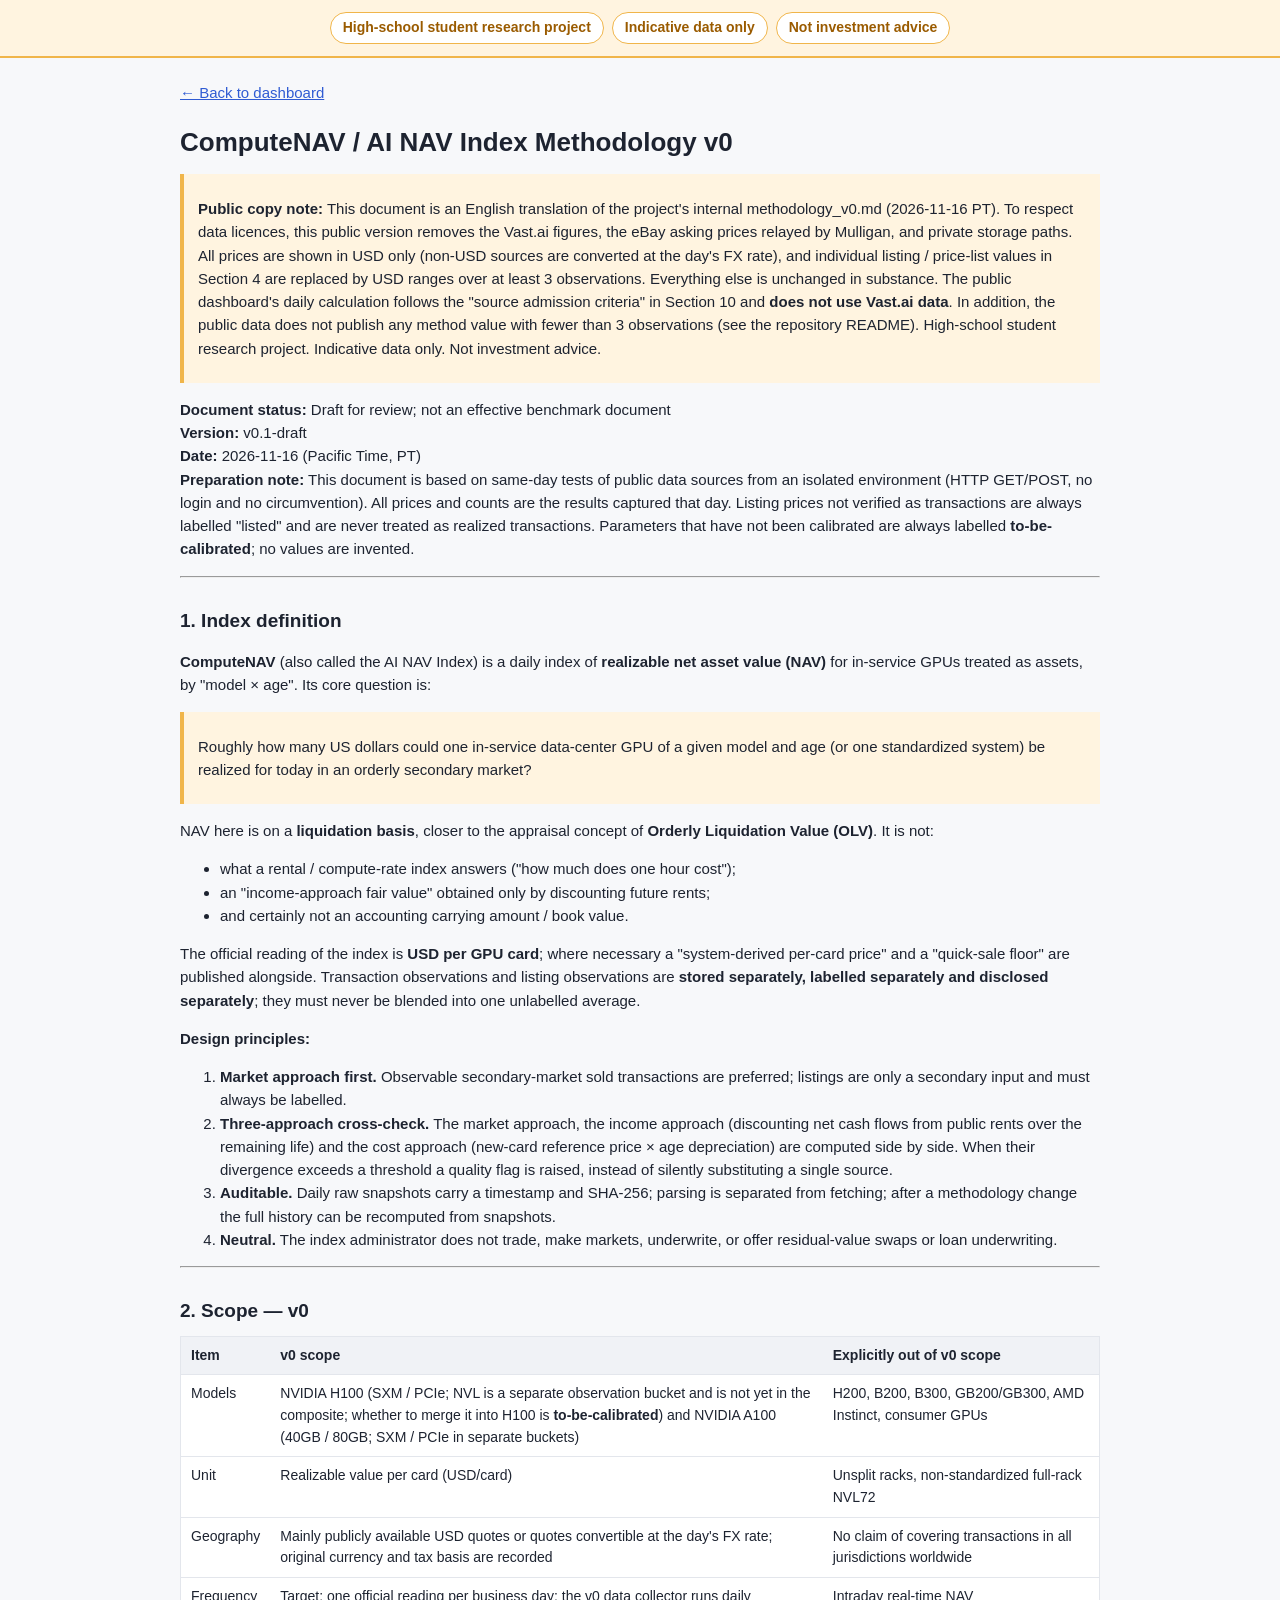
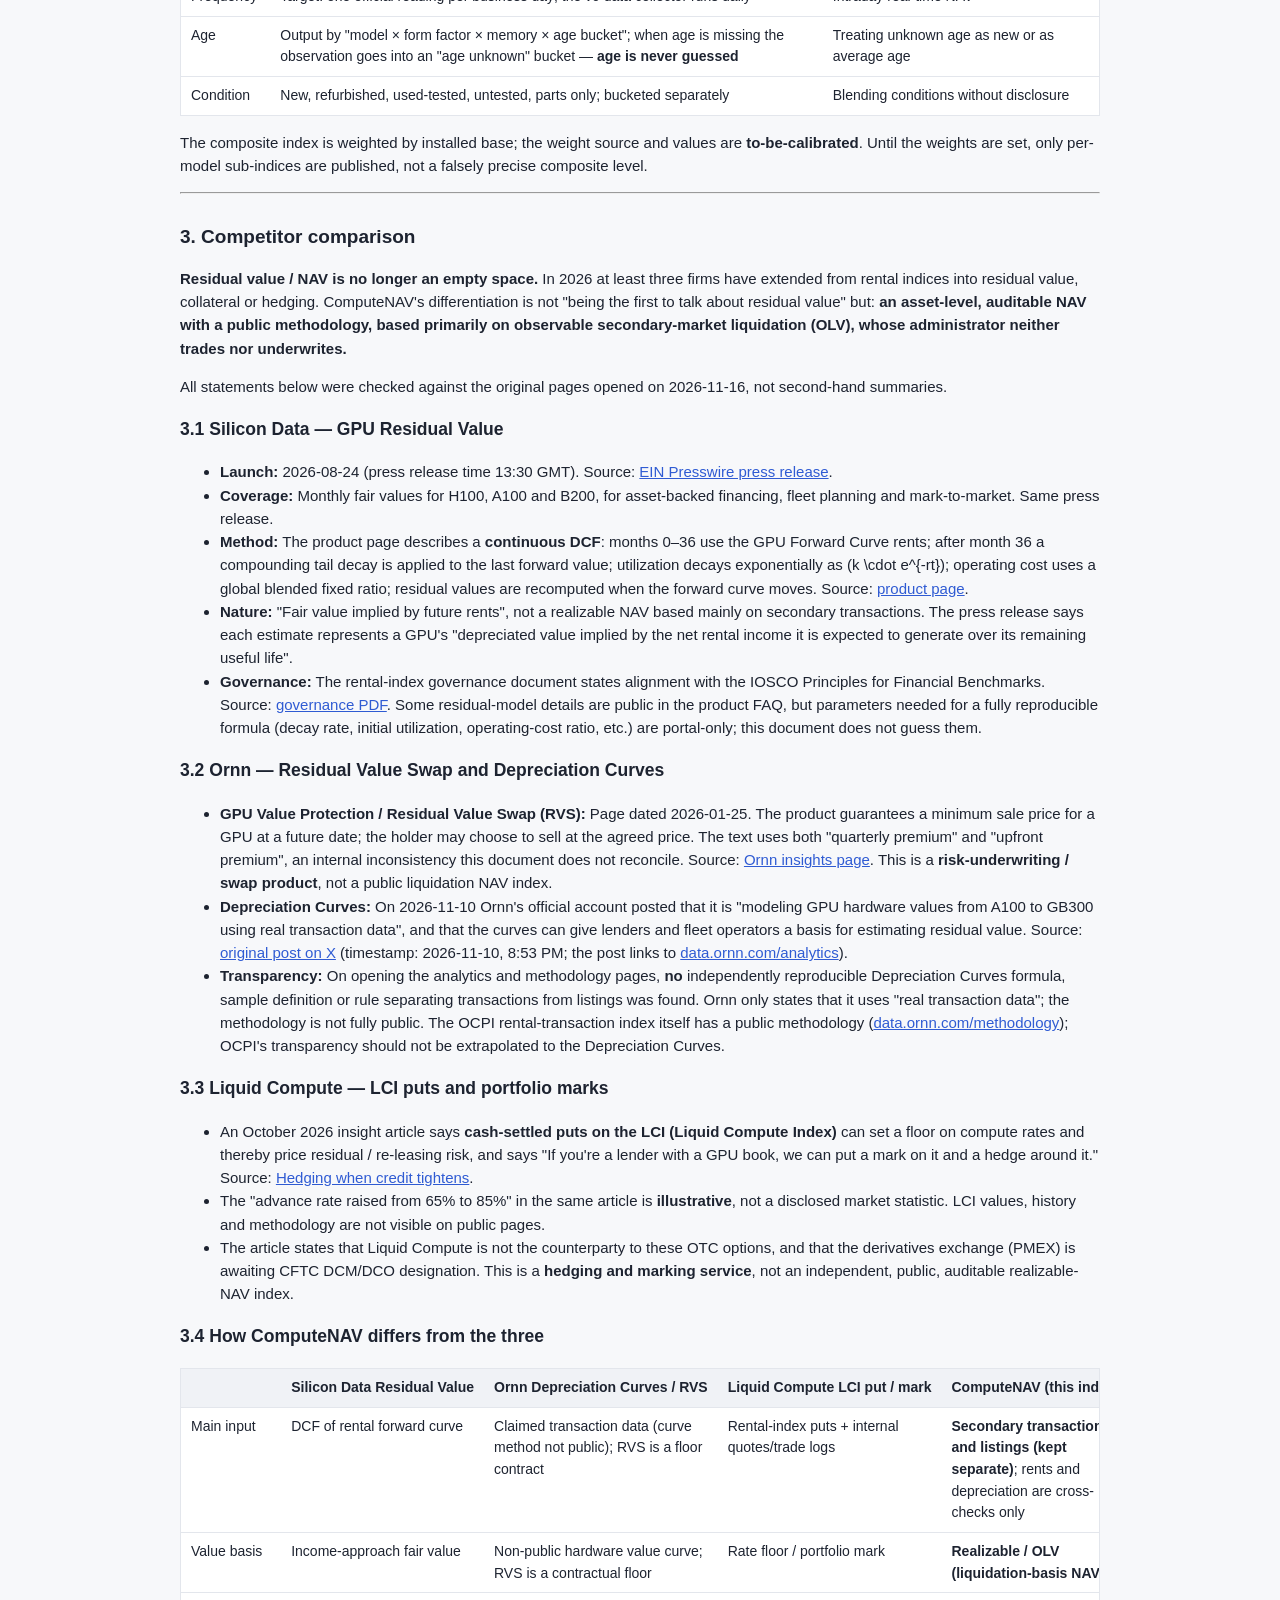
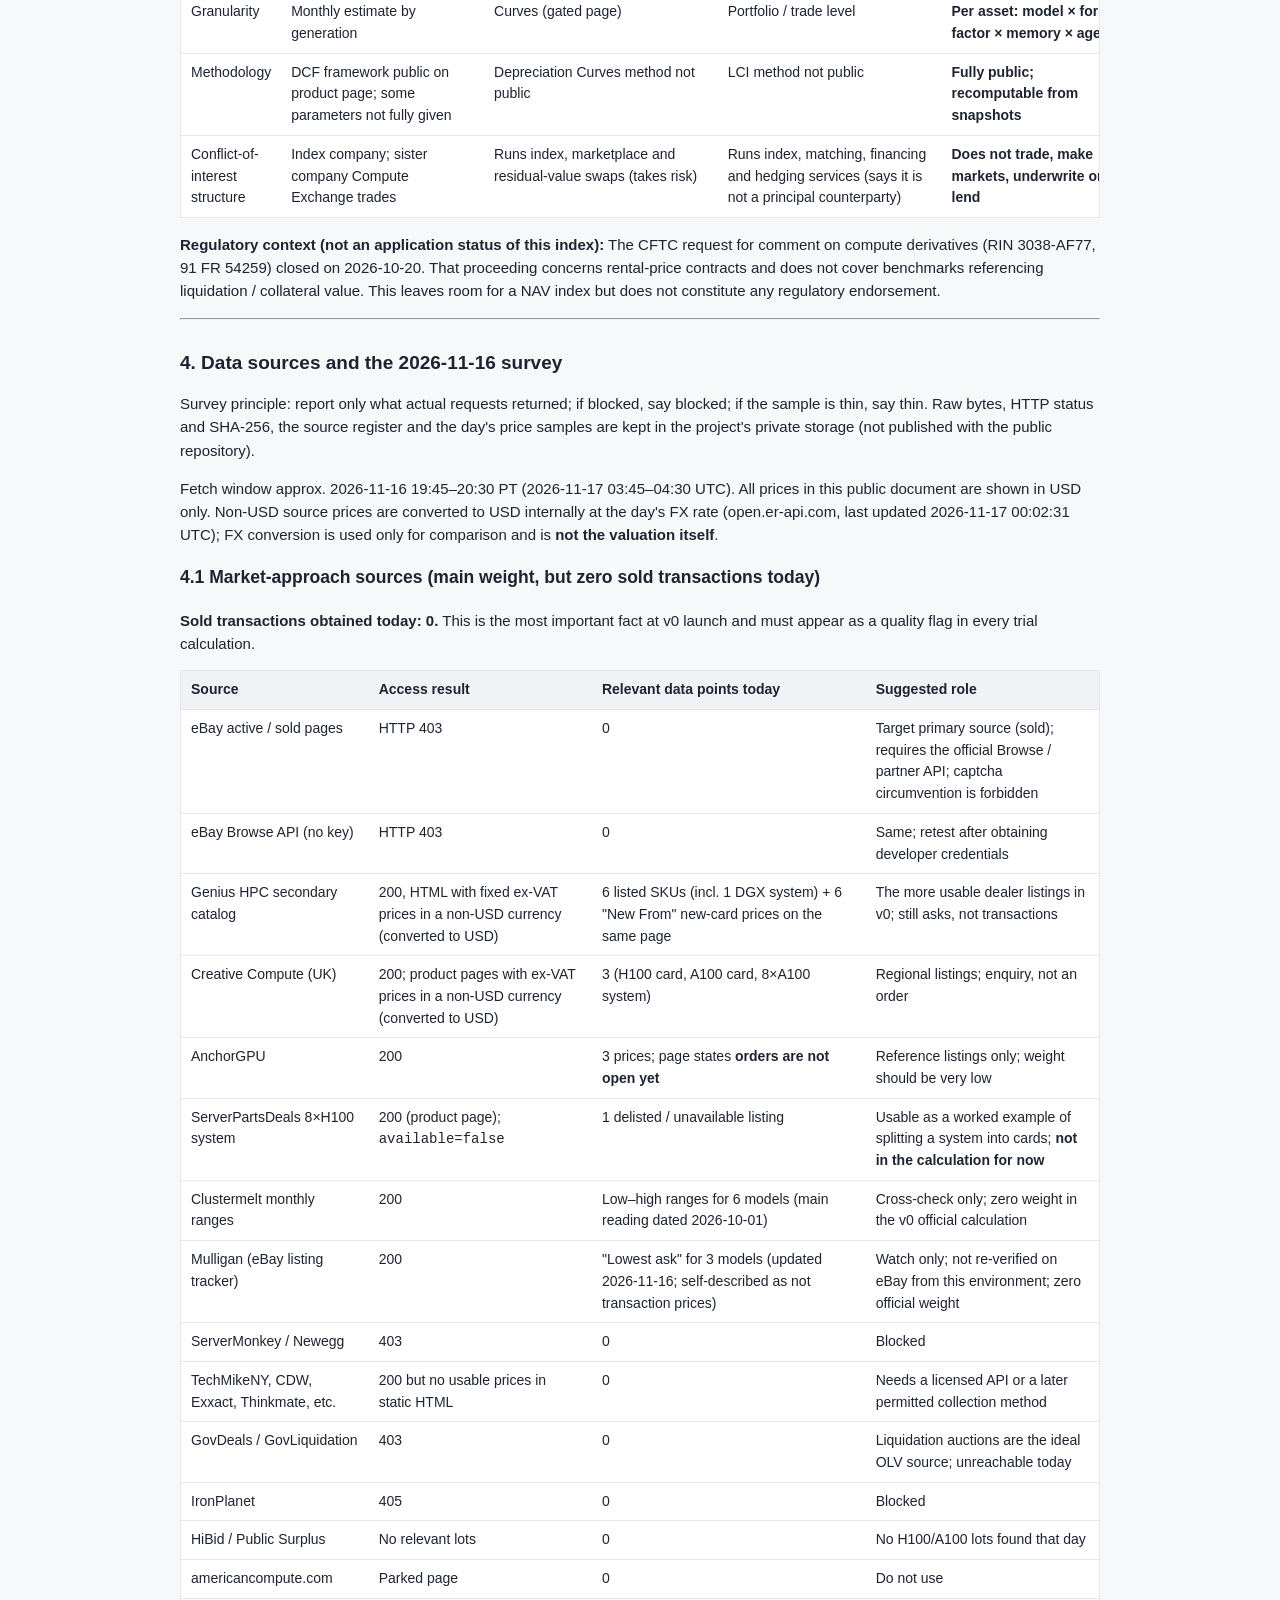
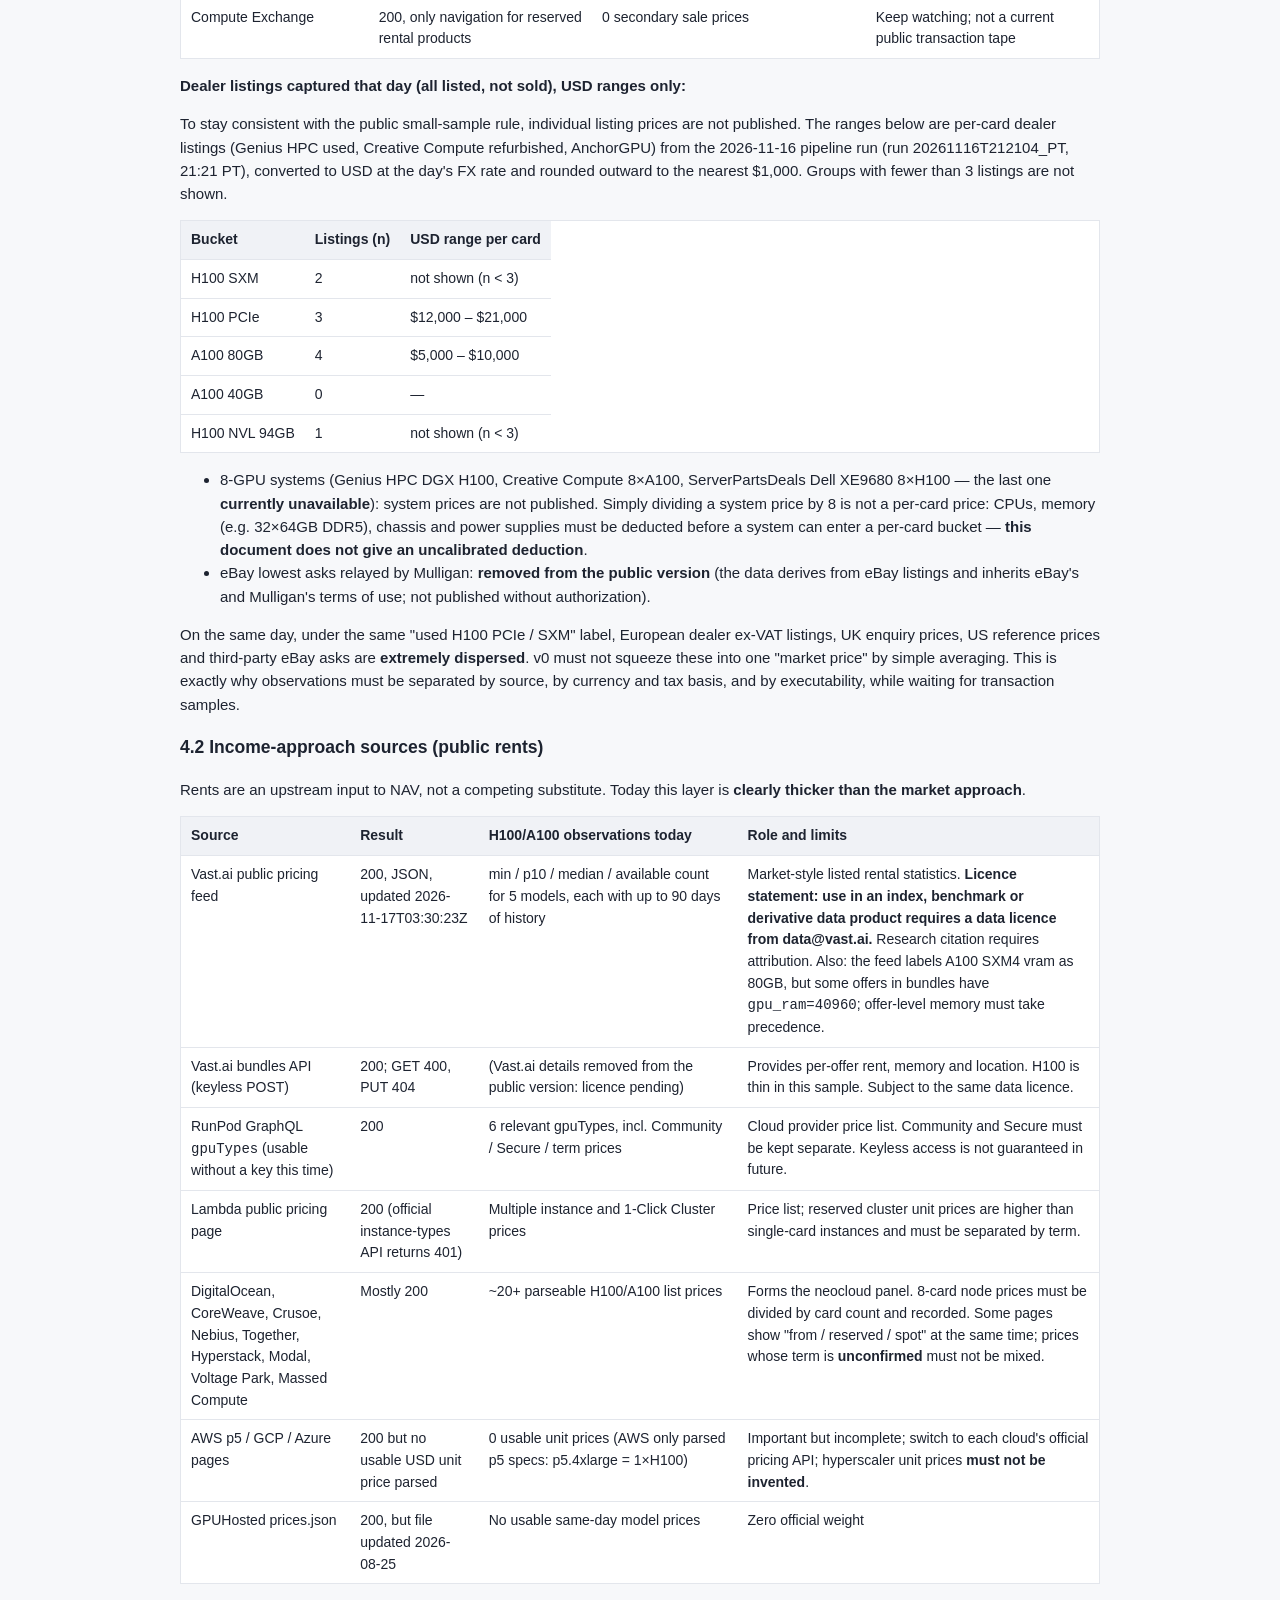
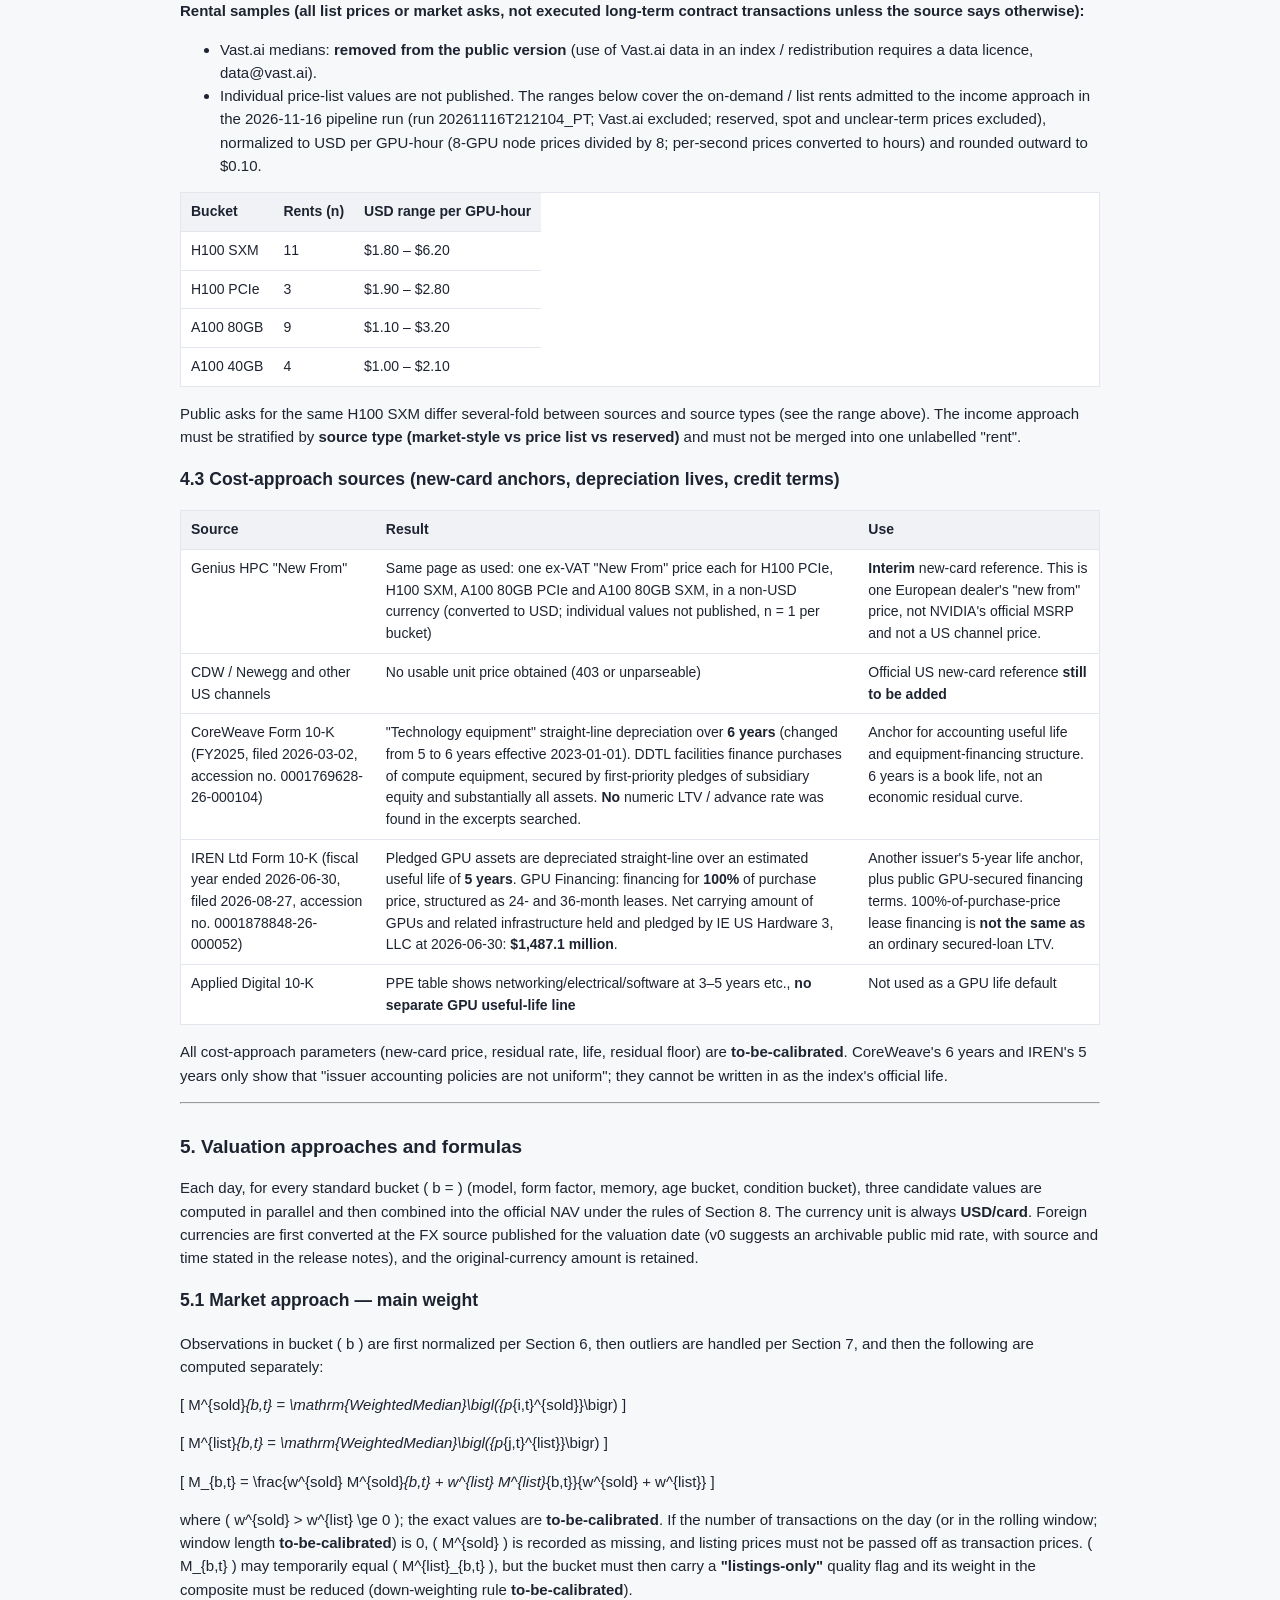
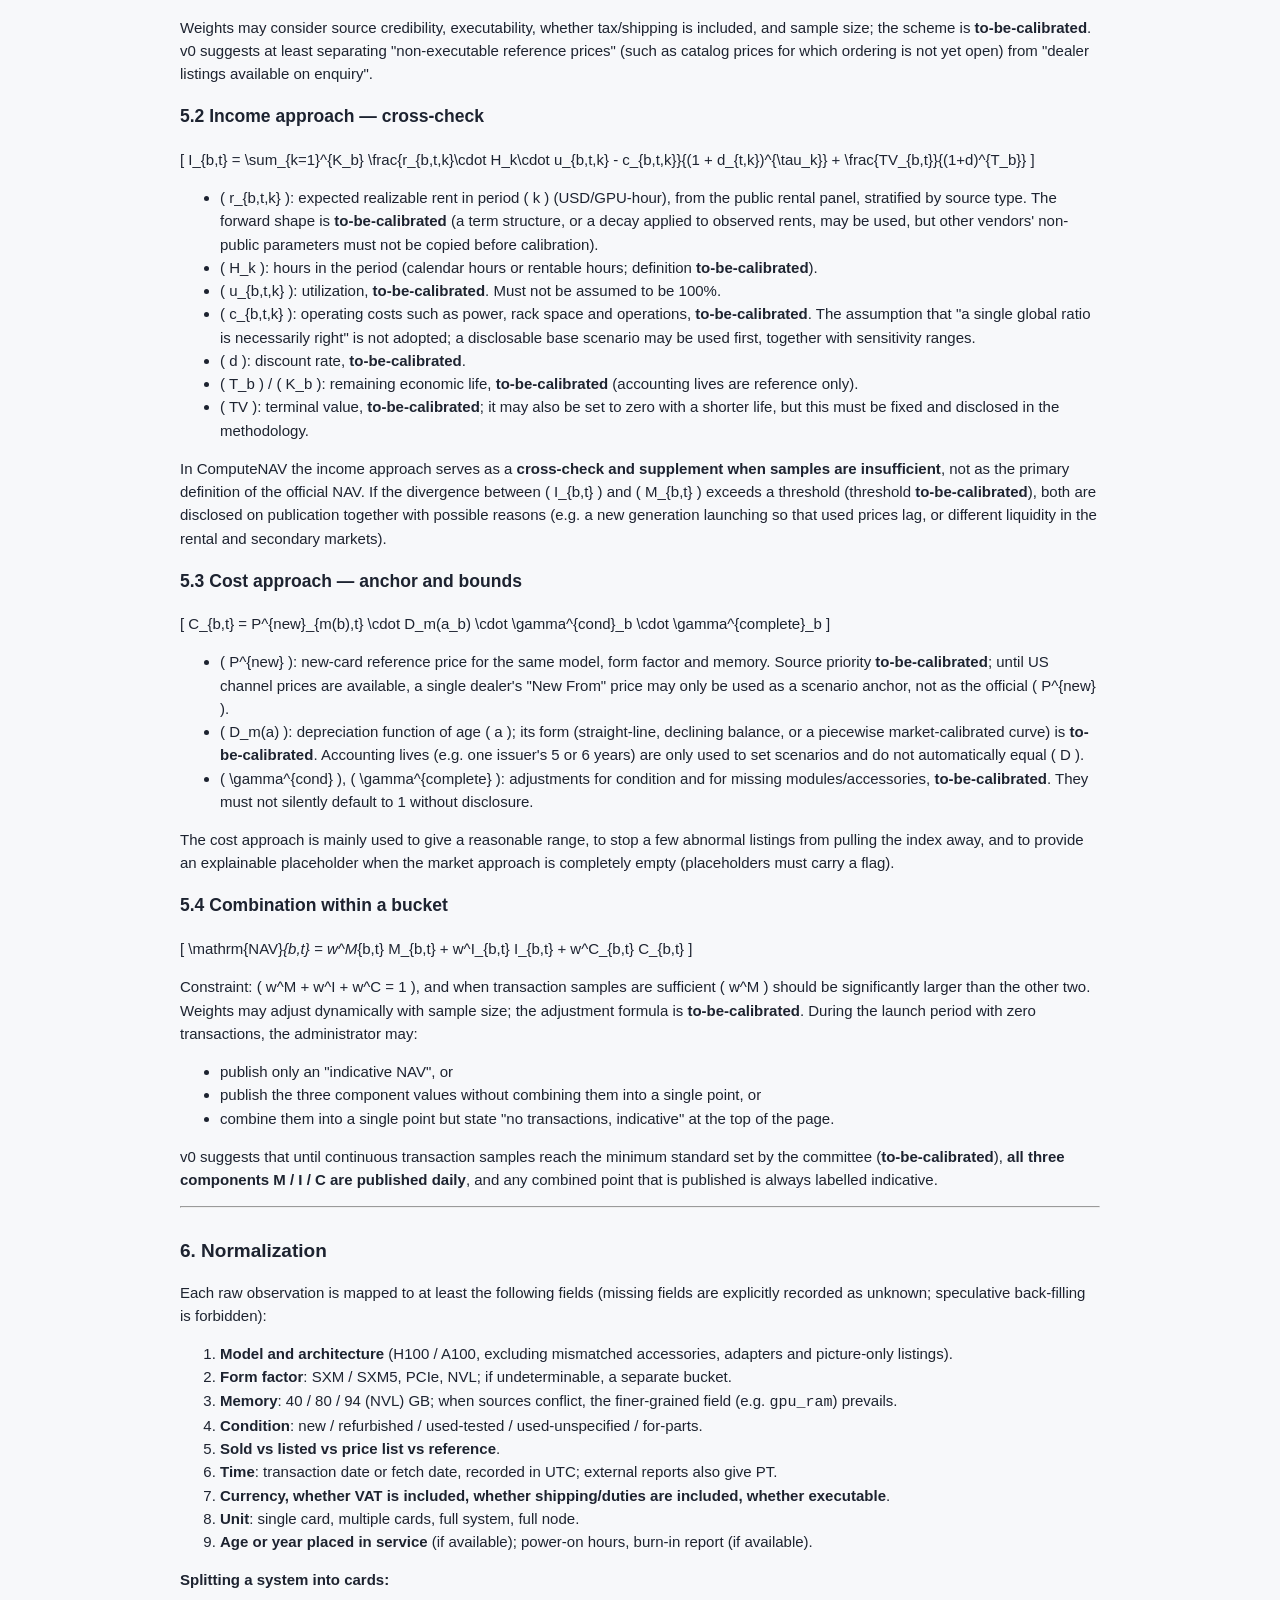
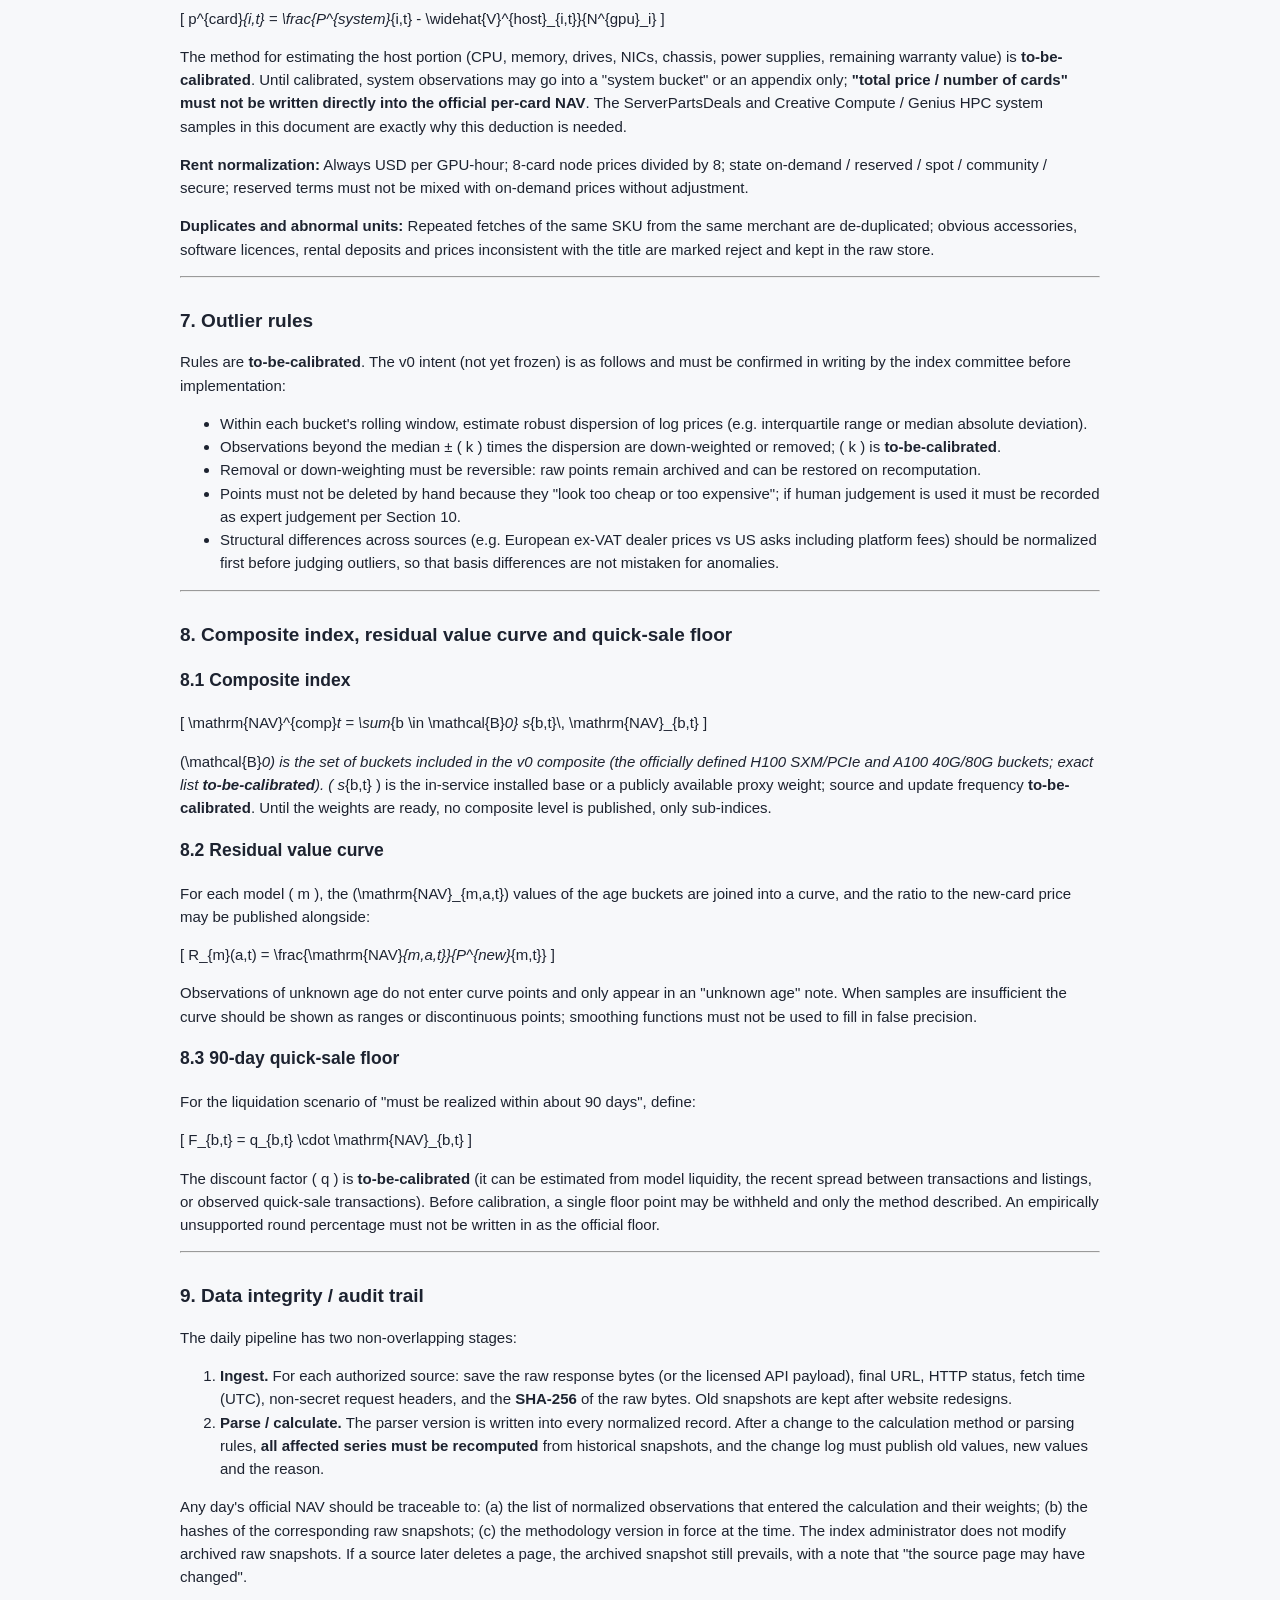
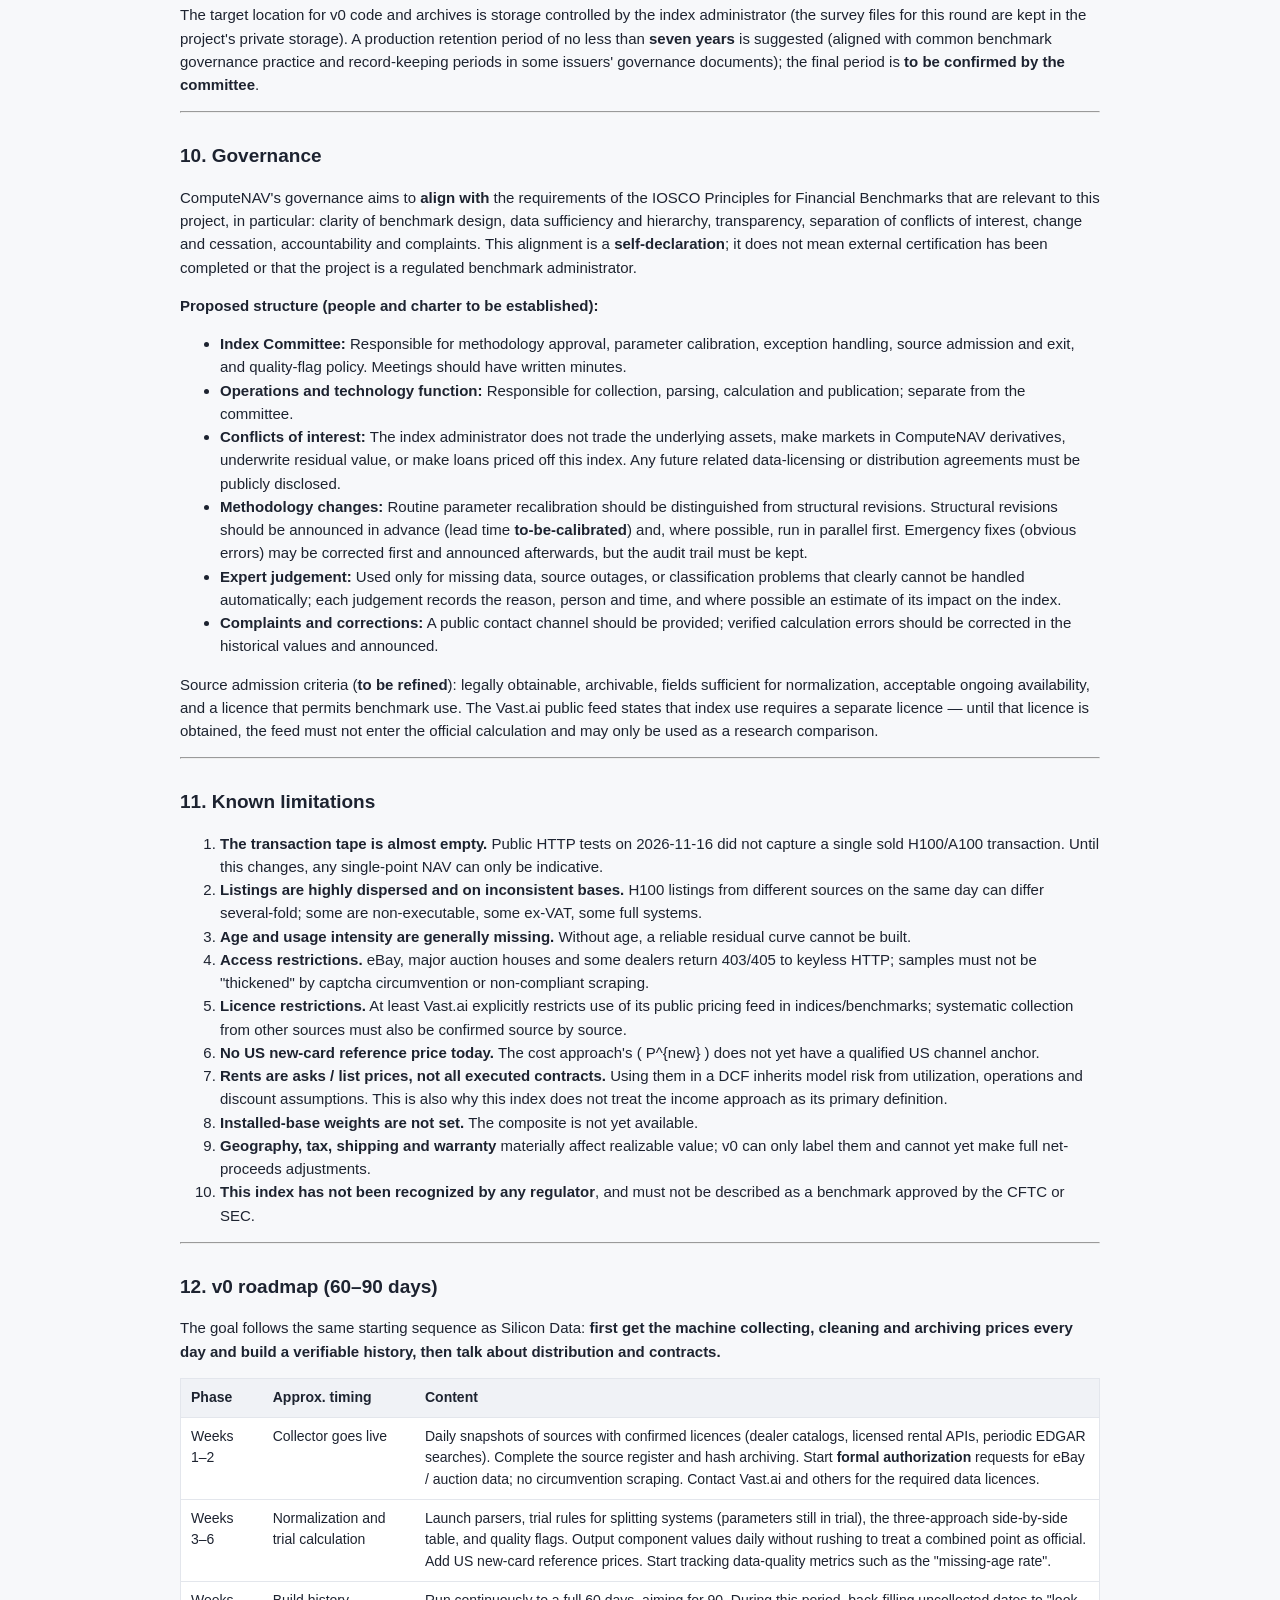
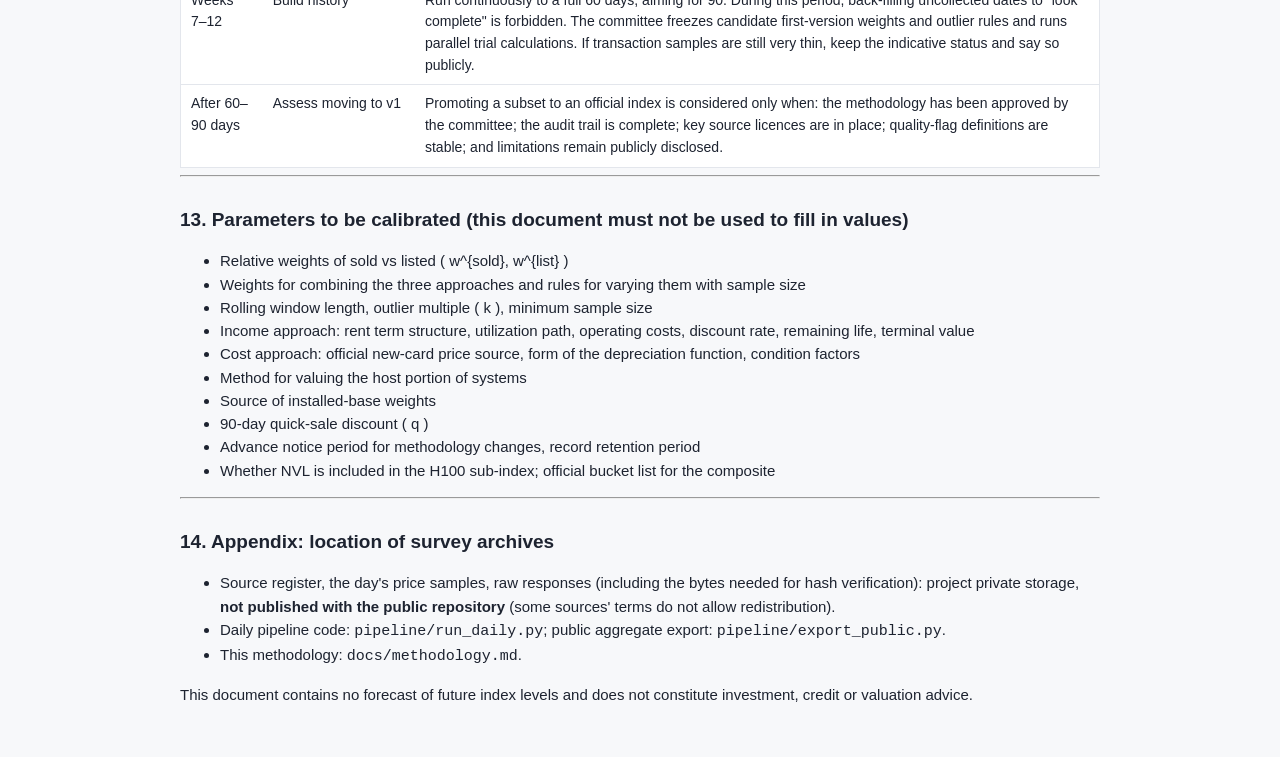
==== commit 5db9f876: "USD-only public outputs: drop FX rates and foreign-currency figures, methodology §4 single prices ->" ====
--- a/docs/methodology.html
+++ b/docs/methodology.html
@@ -12,7 +12,7 @@
 <main><p><a href="index.html">← Back to dashboard</a></p>
 <h1 id="computenav-ai-nav-index-methodology-v0">ComputeNAV / AI NAV Index Methodology v0</h1>
 <blockquote>
-<p><strong>Public copy note:</strong> This document is an English translation of the project's internal methodology_v0.md (2026-11-16 PT). To respect data licences, this public version removes the Vast.ai figures, the eBay asking prices relayed by Mulligan, and private storage paths; everything else is unchanged in substance. The public dashboard's daily calculation follows the "source admission criteria" in Section 10 and <strong>does not use Vast.ai data</strong>. In addition, the public data does not publish any method value with fewer than 3 observations (see the repository README). High-school student research project. Indicative data only. Not investment advice.</p>
+<p><strong>Public copy note:</strong> This document is an English translation of the project's internal methodology_v0.md (2026-11-16 PT). To respect data licences, this public version removes the Vast.ai figures, the eBay asking prices relayed by Mulligan, and private storage paths. All prices are shown in USD only (non-USD sources are converted at the day's FX rate), and individual listing / price-list values in Section 4 are replaced by USD ranges over at least 3 observations. Everything else is unchanged in substance. The public dashboard's daily calculation follows the "source admission criteria" in Section 10 and <strong>does not use Vast.ai data</strong>. In addition, the public data does not publish any method value with fewer than 3 observations (see the repository README). High-school student research project. Indicative data only. Not investment advice.</p>
 </blockquote>
 <p><strong>Document status:</strong> Draft for review; not an effective benchmark document<br />
 <strong>Version:</strong> v0.1-draft<br />
@@ -159,7 +159,7 @@
 <hr />
 <h2 id="4-data-sources-and-the-2026-11-16-survey">4. Data sources and the 2026-11-16 survey</h2>
 <p>Survey principle: report only what actual requests returned; if blocked, say blocked; if the sample is thin, say thin. Raw bytes, HTTP status and SHA-256, the source register and the day's price samples are kept in the project's private storage (not published with the public repository).</p>
-<p>Fetch window approx. 2026-11-16 19:45–20:30 PT (2026-11-17 03:45–04:30 UTC). FX rates (used only to convert foreign-currency listings into USD for comparison — <strong>not the valuation itself</strong>) came from open.er-api.com, last updated 2026-11-17 00:02:31 UTC: 1 USD = 0.908584 EUR = 0.758255 GBP (approx. 1 EUR = 1.1006 USD, 1 GBP = 1.3188 USD).</p>
+<p>Fetch window approx. 2026-11-16 19:45–20:30 PT (2026-11-17 03:45–04:30 UTC). All prices in this public document are shown in USD only. Non-USD source prices are converted to USD internally at the day's FX rate (open.er-api.com, last updated 2026-11-17 00:02:31 UTC); FX conversion is used only for comparison and is <strong>not the valuation itself</strong>.</p>
 <h3 id="41-market-approach-sources-main-weight-but-zero-sold-transactions-today">4.1 Market-approach sources (main weight, but zero sold transactions today)</h3>
 <p><strong>Sold transactions obtained today: 0.</strong> This is the most important fact at v0 launch and must appear as a quality flag in every trial calculation.</p>
 <table>
@@ -186,13 +186,13 @@
 </tr>
 <tr>
 <td>Genius HPC secondary catalog</td>
-<td>200, HTML with fixed ex-VAT EUR prices</td>
+<td>200, HTML with fixed ex-VAT prices in a non-USD currency (converted to USD)</td>
 <td>6 listed SKUs (incl. 1 DGX system) + 6 "New From" new-card prices on the same page</td>
 <td>The more usable dealer listings in v0; still asks, not transactions</td>
 </tr>
 <tr>
 <td>Creative Compute (UK)</td>
-<td>200; product pages with GBP ex-VAT prices</td>
+<td>200; product pages with ex-VAT prices in a non-USD currency (converted to USD)</td>
 <td>3 (H100 card, A100 card, 8×A100 system)</td>
 <td>Regional listings; enquiry, not an order</td>
 </tr>
@@ -205,7 +205,7 @@
 <tr>
 <td>ServerPartsDeals 8×H100 system</td>
 <td>200 (product page); <code>available=false</code></td>
-<td>1 delisted / unavailable listing, $180,000</td>
+<td>1 delisted / unavailable listing</td>
 <td>Usable as a worked example of splitting a system into cards; <strong>not in the calculation for now</strong></td>
 </tr>
 <tr>
@@ -264,12 +264,46 @@
 </tr>
 </tbody>
 </table>
-<p><strong>Some listing samples captured that day (all listed, not sold):</strong></p>
-<ul>
-<li>Genius HPC (EUR, ex-VAT, in stock, 18-month warranty): H100 PCIe €10,995.60; H100 SXM €10,348.80 (module only); H100 NVL €18,433.80; A100 80GB PCIe €5,303.76; A100 80GB SXM €6,791.40; DGX H100 (8 cards) €158,466.  </li>
-<li>Creative Compute (GBP, ex-VAT, enquiry): H100 80GB PCIe refurbished £15,750; A100 80GB PCIe refurbished £6,450; 8×A100 system £58,500.  </li>
-<li>AnchorGPU (USD, orders not open): H100 SXM $21,900; H100 PCIe $19,400; A100 SXM 80GB $9,800.  </li>
-<li>ServerPartsDeals: Dell XE9680 8×H100 SXM5 seller-refurbished system listed at $180,000, <strong>currently unavailable</strong>. Simply dividing by 8 gives $22,500/card, but CPUs, memory (32×64GB DDR5), chassis and power supplies must be deducted before it can enter a per-card bucket — <strong>this document does not give an uncalibrated deduction</strong>.  </li>
+<p><strong>Dealer listings captured that day (all listed, not sold), USD ranges only:</strong></p>
+<p>To stay consistent with the public small-sample rule, individual listing prices are not published. The ranges below are per-card dealer listings (Genius HPC used, Creative Compute refurbished, AnchorGPU) from the 2026-11-16 pipeline run (run 20261116T212104_PT, 21:21 PT), converted to USD at the day's FX rate and rounded outward to the nearest $1,000. Groups with fewer than 3 listings are not shown.</p>
+<table>
+<thead>
+<tr>
+<th>Bucket</th>
+<th>Listings (n)</th>
+<th>USD range per card</th>
+</tr>
+</thead>
+<tbody>
+<tr>
+<td>H100 SXM</td>
+<td>2</td>
+<td>not shown (n &lt; 3)</td>
+</tr>
+<tr>
+<td>H100 PCIe</td>
+<td>3</td>
+<td>$12,000 – $21,000</td>
+</tr>
+<tr>
+<td>A100 80GB</td>
+<td>4</td>
+<td>$5,000 – $10,000</td>
+</tr>
+<tr>
+<td>A100 40GB</td>
+<td>0</td>
+<td>—</td>
+</tr>
+<tr>
+<td>H100 NVL 94GB</td>
+<td>1</td>
+<td>not shown (n &lt; 3)</td>
+</tr>
+</tbody>
+</table>
+<ul>
+<li>8-GPU systems (Genius HPC DGX H100, Creative Compute 8×A100, ServerPartsDeals Dell XE9680 8×H100 — the last one <strong>currently unavailable</strong>): system prices are not published. Simply dividing a system price by 8 is not a per-card price: CPUs, memory (e.g. 32×64GB DDR5), chassis and power supplies must be deducted before a system can enter a per-card bucket — <strong>this document does not give an uncalibrated deduction</strong>.  </li>
 <li>eBay lowest asks relayed by Mulligan: <strong>removed from the public version</strong> (the data derives from eBay listings and inherits eBay's and Mulligan's terms of use; not published without authorization).  </li>
 </ul>
 <p>On the same day, under the same "used H100 PCIe / SXM" label, European dealer ex-VAT listings, UK enquiry prices, US reference prices and third-party eBay asks are <strong>extremely dispersed</strong>. v0 must not squeeze these into one "market price" by simple averaging. This is exactly why observations must be separated by source, by currency and tax basis, and by executability, while waiting for transaction samples.</p>
@@ -332,11 +366,40 @@
 <p><strong>Rental samples (all list prices or market asks, not executed long-term contract transactions unless the source says otherwise):</strong></p>
 <ul>
 <li>Vast.ai medians: <strong>removed from the public version</strong> (use of Vast.ai data in an index / redistribution requires a data licence, data@vast.ai).  </li>
-<li>RunPod Community: H100 SXM $2.69, H100 PCIe $1.99, H100 NVL $2.59, A100 SXM 80GB $1.39, A100 PCIe 80GB $1.19, A100 SXM 40GB $1.00. Secure is higher (H100 SXM $4.39).  </li>
-<li>Lambda: HGX H100 80GB $4.59; H100 SXM $4.69; HGX A100 80GB $3.19; HGX A100 40GB $1.99; 16×H100 cluster (2 weeks–1 year) $6.16/GPU-hour.  </li>
-<li>Other list prices are in the sample CSV (e.g. DigitalOcean HGX H100 on-demand $4.41; CoreWeave 8×H100 node $49.24/hour, ≈ $6.16/GPU-hour; Modal H100 SXM5 $0.001097/second, ≈ $3.95/hour).</li>
-</ul>
-<p>Public asks for the same H100 SXM differ widely between sources (market-style asks are clearly lower than the $4.6+ on some price lists). The income approach must be stratified by <strong>source type (market-style vs price list vs reserved)</strong> and must not be merged into one unlabelled "rent".</p>
+<li>Individual price-list values are not published. The ranges below cover the on-demand / list rents admitted to the income approach in the 2026-11-16 pipeline run (run 20261116T212104_PT; Vast.ai excluded; reserved, spot and unclear-term prices excluded), normalized to USD per GPU-hour (8-GPU node prices divided by 8; per-second prices converted to hours) and rounded outward to $0.10.</li>
+</ul>
+<table>
+<thead>
+<tr>
+<th>Bucket</th>
+<th>Rents (n)</th>
+<th>USD range per GPU-hour</th>
+</tr>
+</thead>
+<tbody>
+<tr>
+<td>H100 SXM</td>
+<td>11</td>
+<td>$1.80 – $6.20</td>
+</tr>
+<tr>
+<td>H100 PCIe</td>
+<td>3</td>
+<td>$1.90 – $2.80</td>
+</tr>
+<tr>
+<td>A100 80GB</td>
+<td>9</td>
+<td>$1.10 – $3.20</td>
+</tr>
+<tr>
+<td>A100 40GB</td>
+<td>4</td>
+<td>$1.00 – $2.10</td>
+</tr>
+</tbody>
+</table>
+<p>Public asks for the same H100 SXM differ several-fold between sources and source types (see the range above). The income approach must be stratified by <strong>source type (market-style vs price list vs reserved)</strong> and must not be merged into one unlabelled "rent".</p>
 <h3 id="43-cost-approach-sources-new-card-anchors-depreciation-lives-credit-terms">4.3 Cost-approach sources (new-card anchors, depreciation lives, credit terms)</h3>
 <table>
 <thead>
@@ -349,7 +412,7 @@
 <tbody>
 <tr>
 <td>Genius HPC "New From"</td>
-<td>Same page as used: H100 PCIe €15,708; H100 SXM €14,784; A100 80GB PCIe €7,576.80; A100 80GB SXM €9,702 (all EUR ex-VAT)</td>
+<td>Same page as used: one ex-VAT "New From" price each for H100 PCIe, H100 SXM, A100 80GB PCIe and A100 80GB SXM, in a non-USD currency (converted to USD; individual values not published, n = 1 per bucket)</td>
 <td><strong>Interim</strong> new-card reference. This is one European dealer's "new from" price, not NVIDIA's official MSRP and not a US channel price.</td>
 </tr>
 <tr>
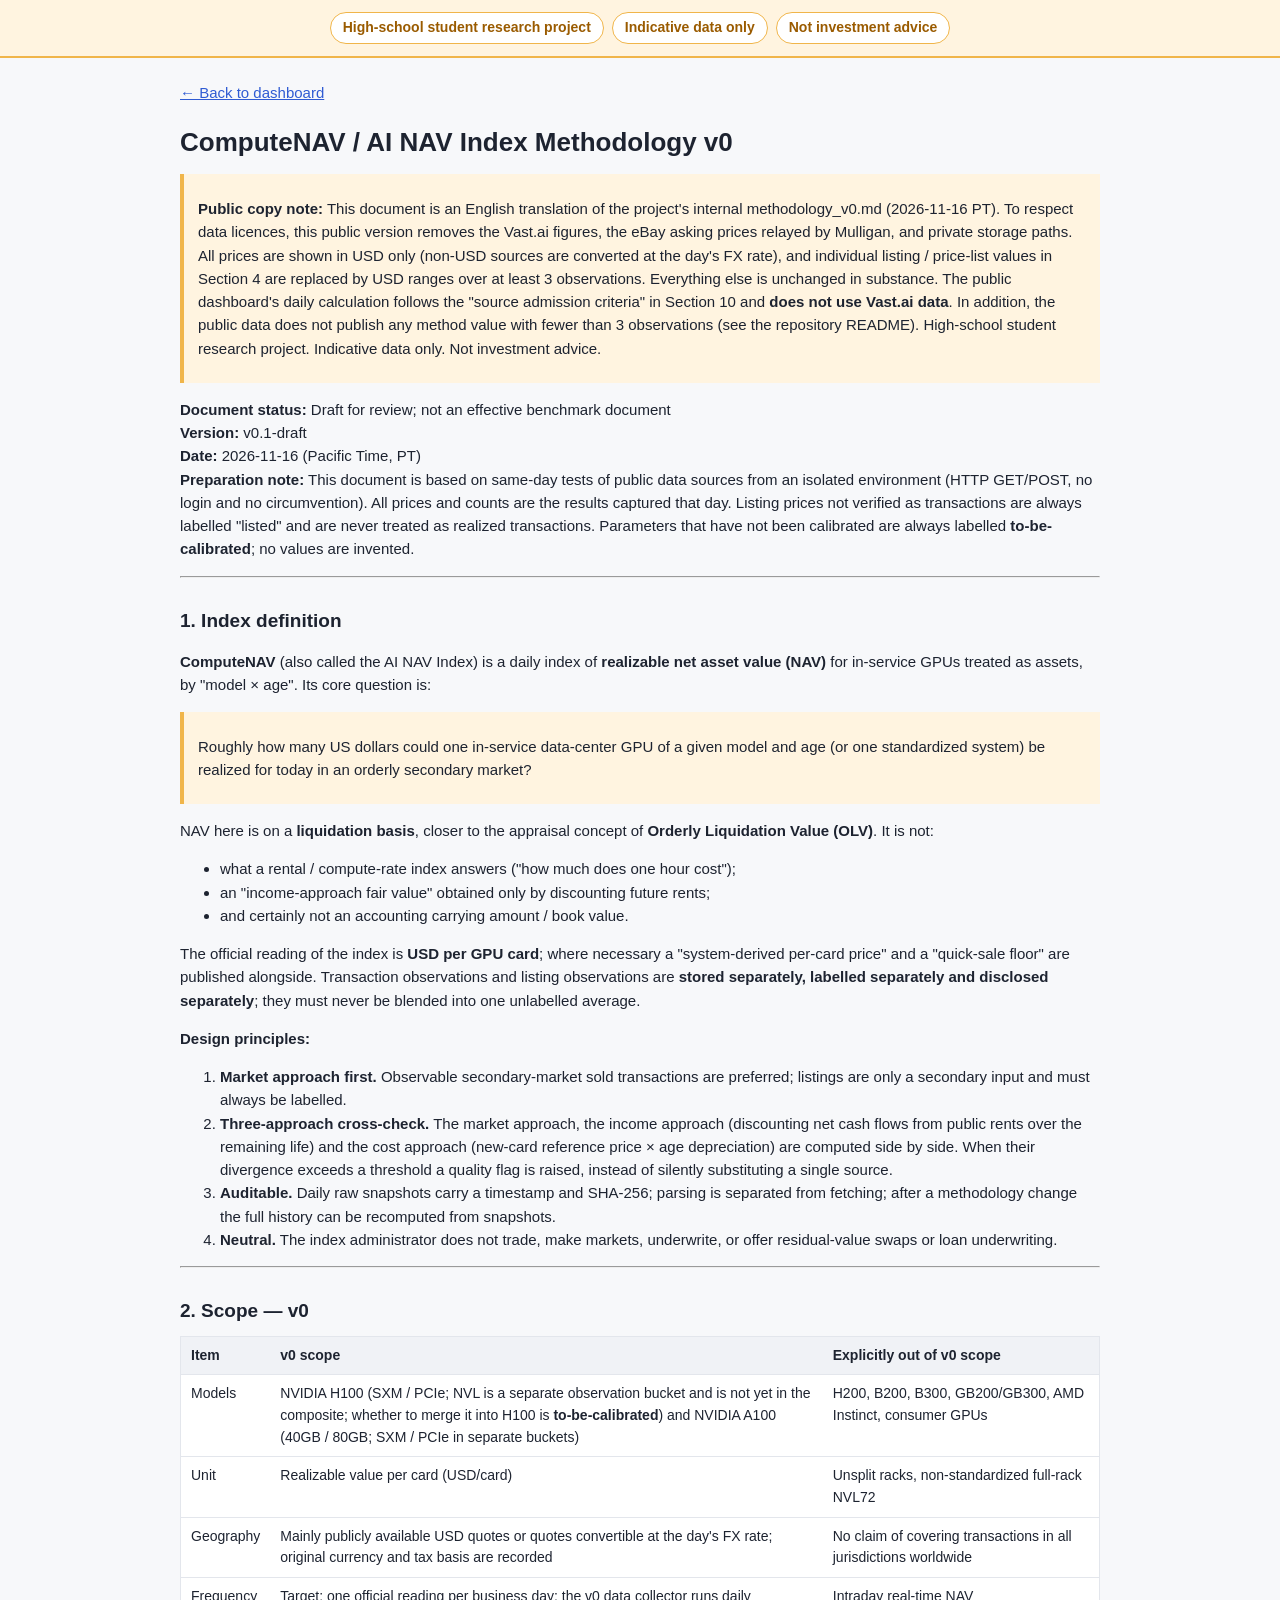
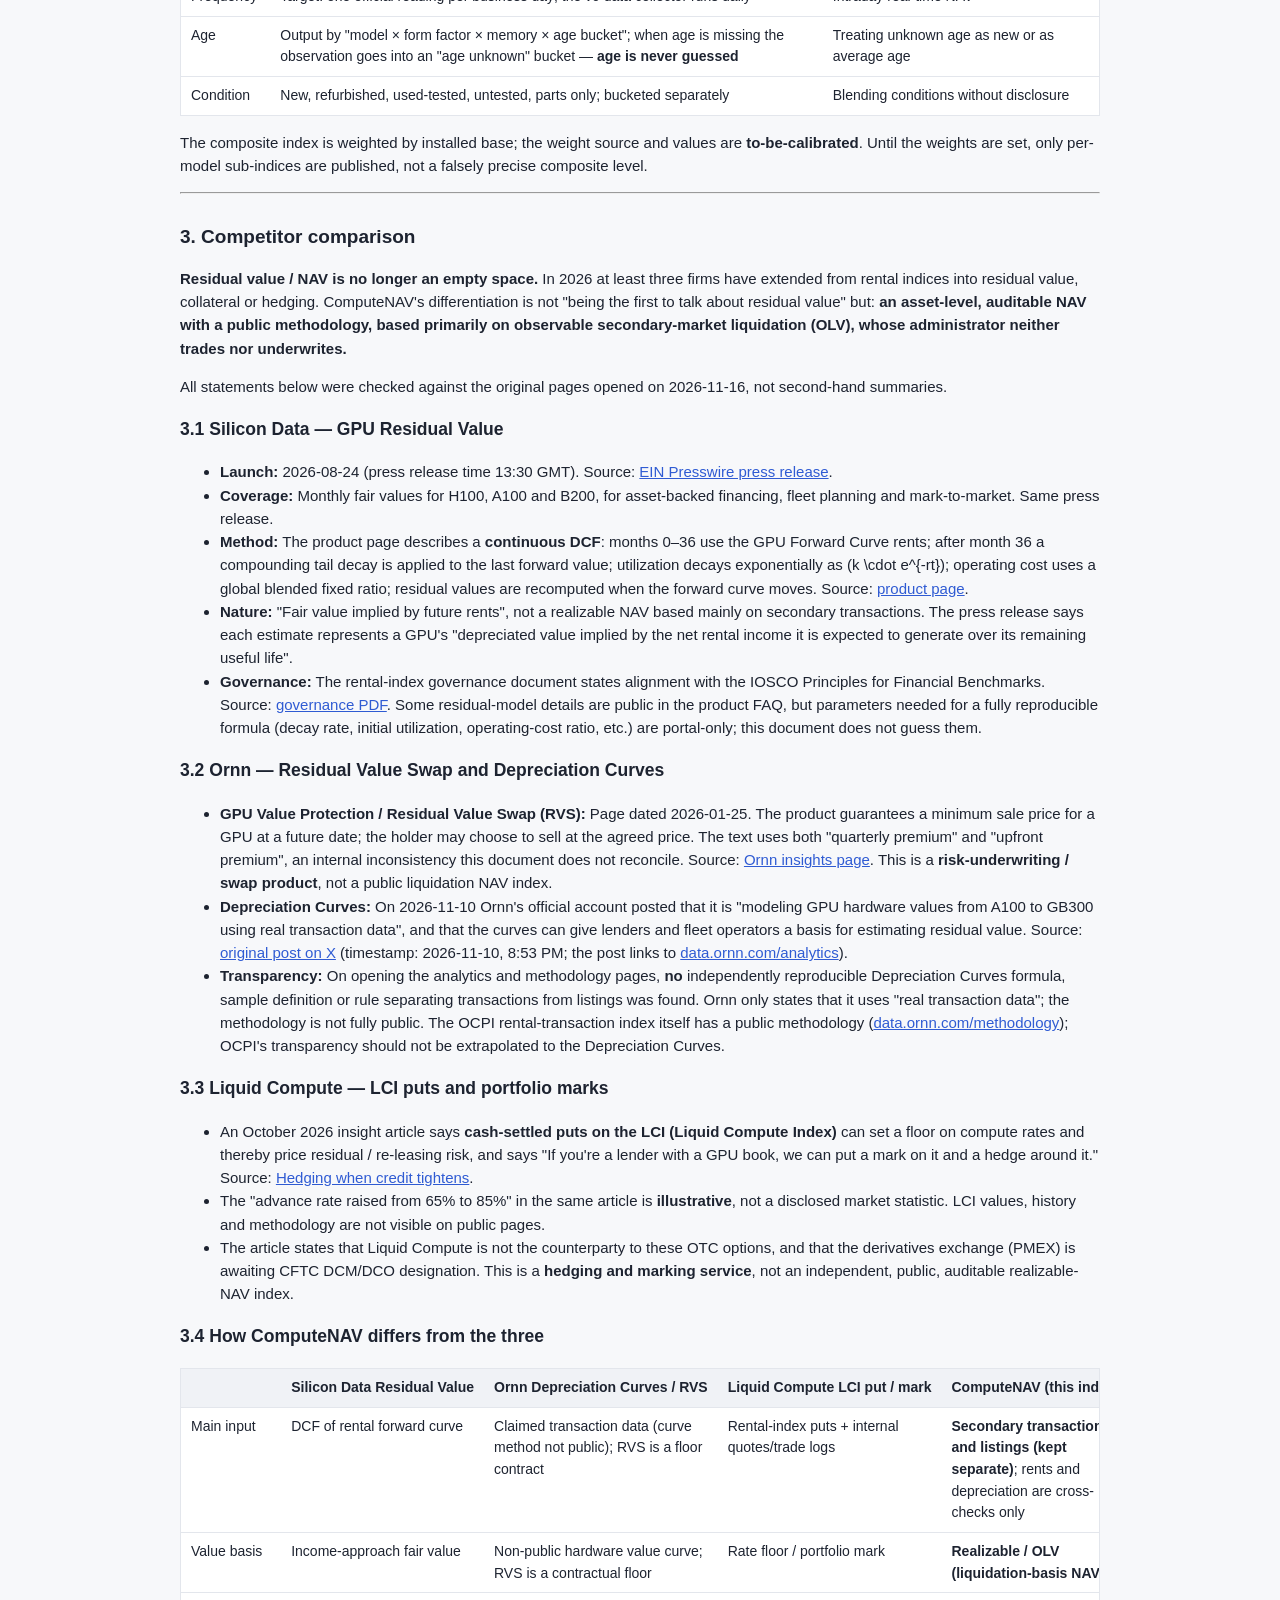
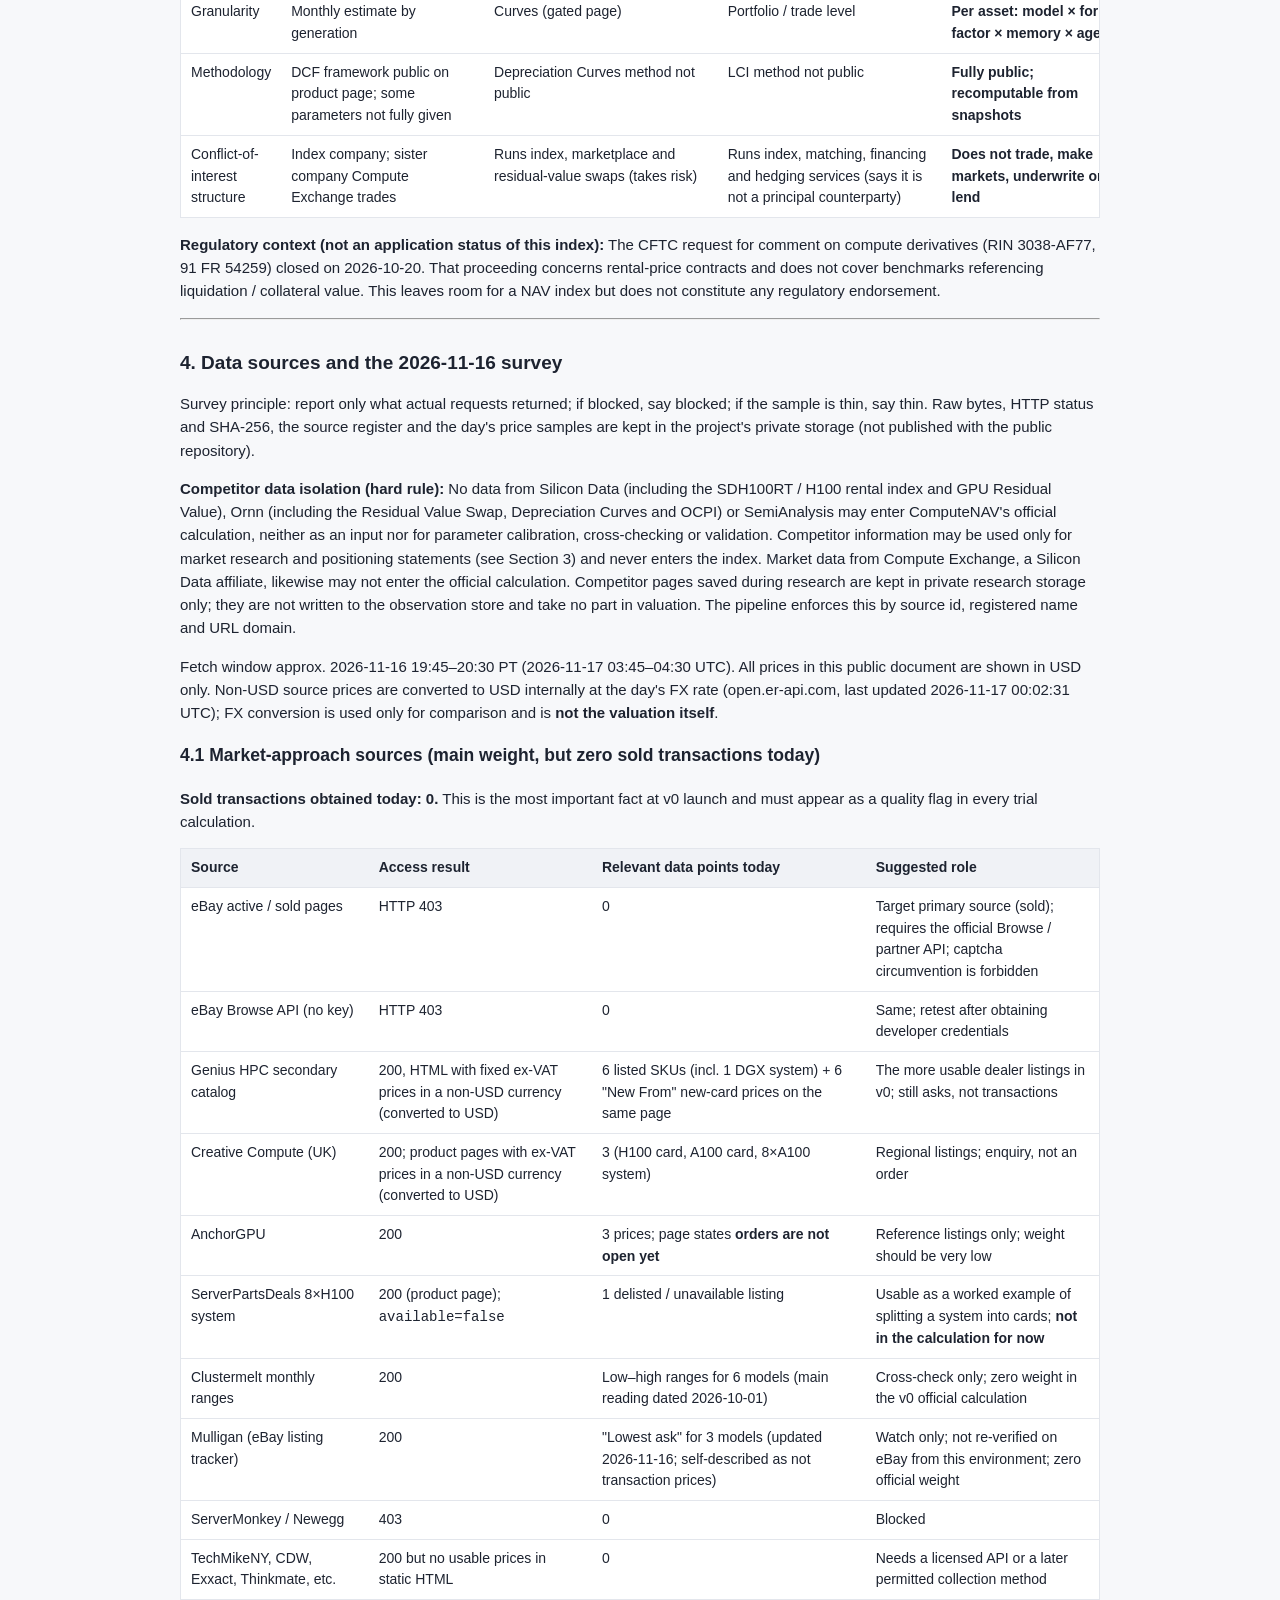
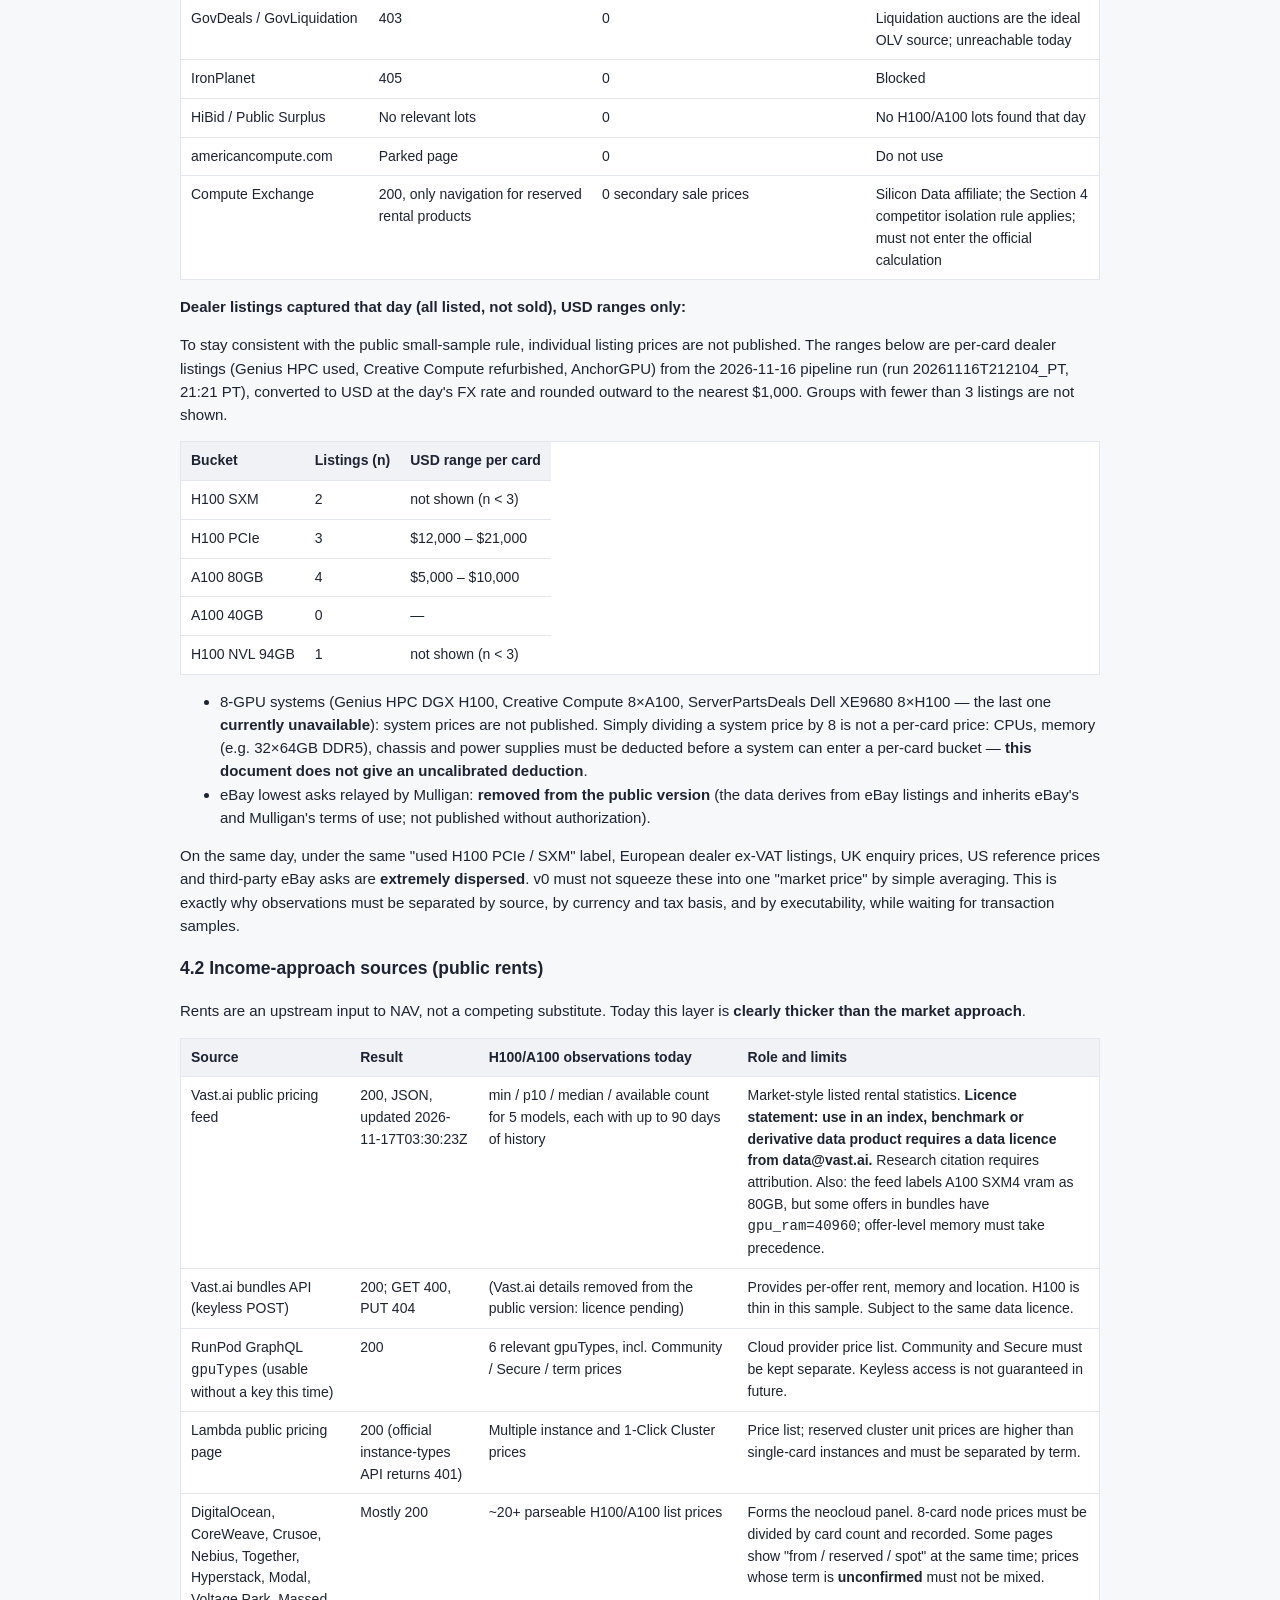
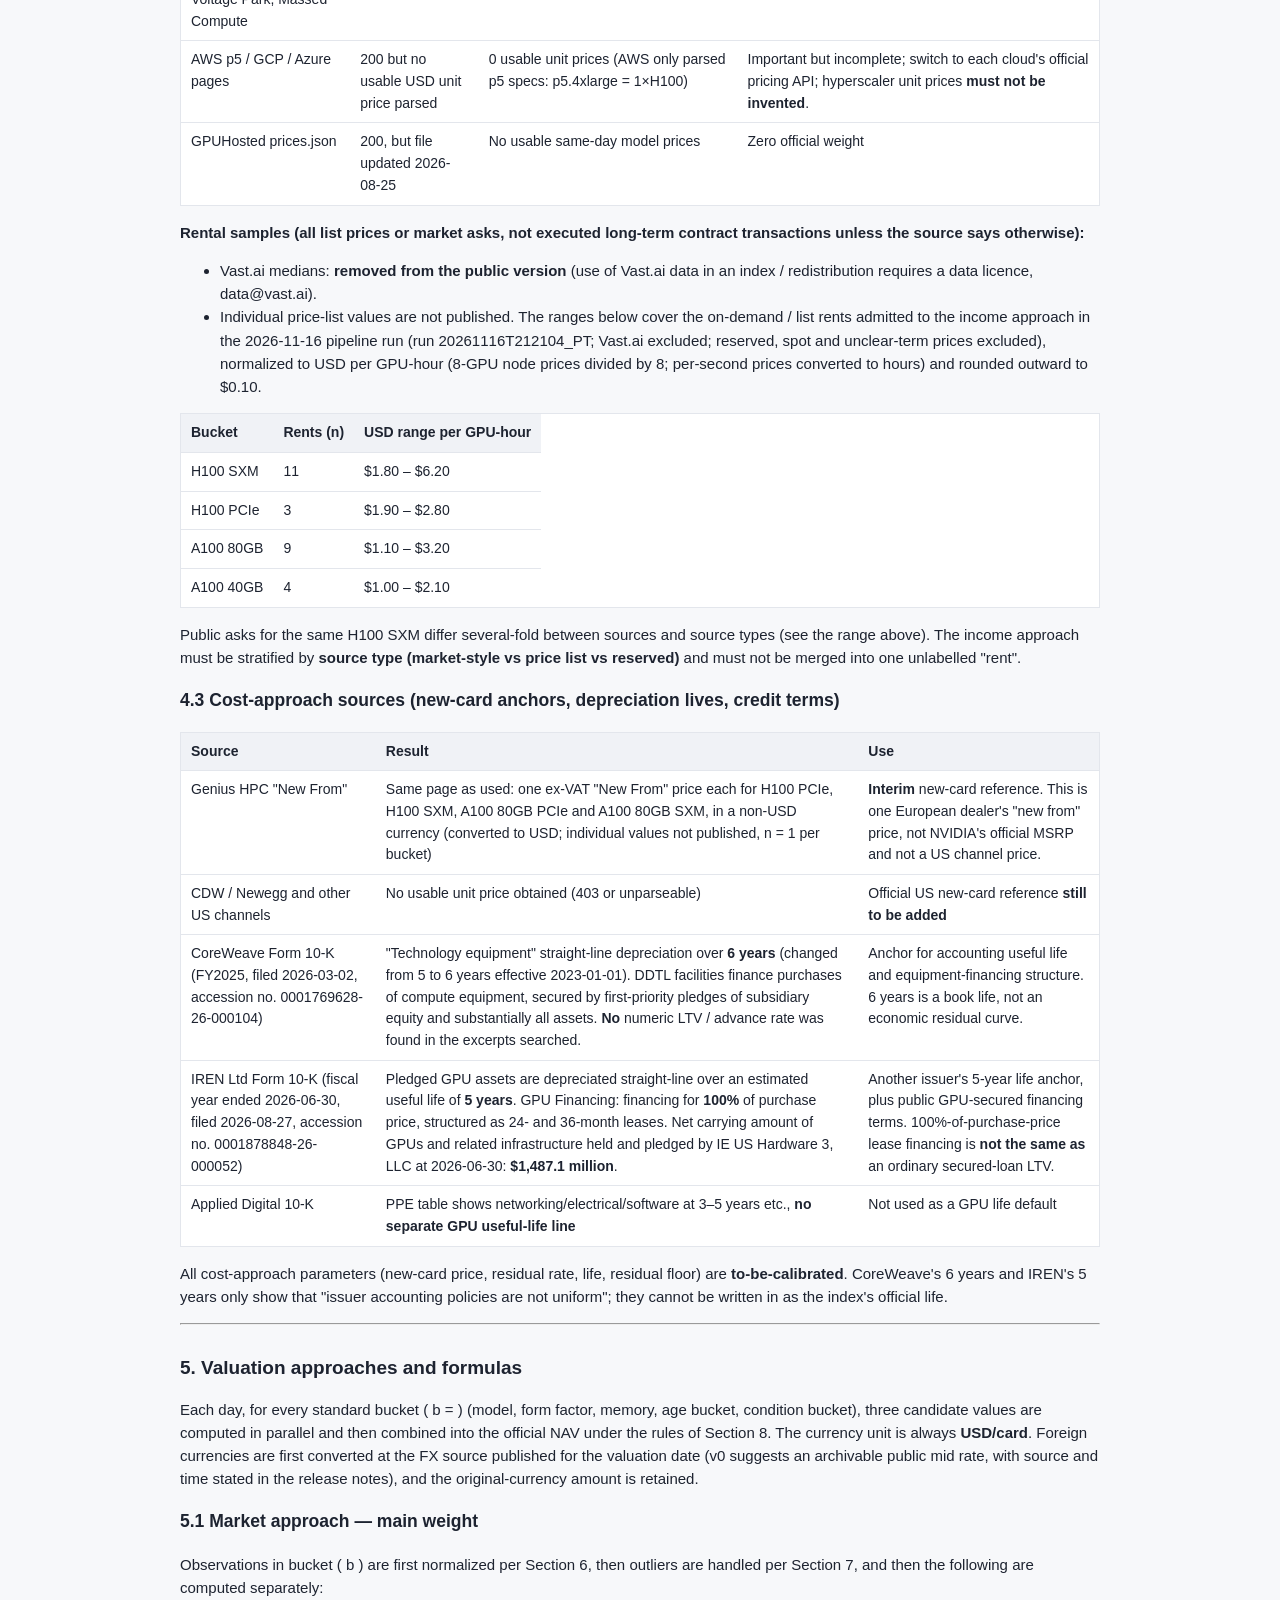
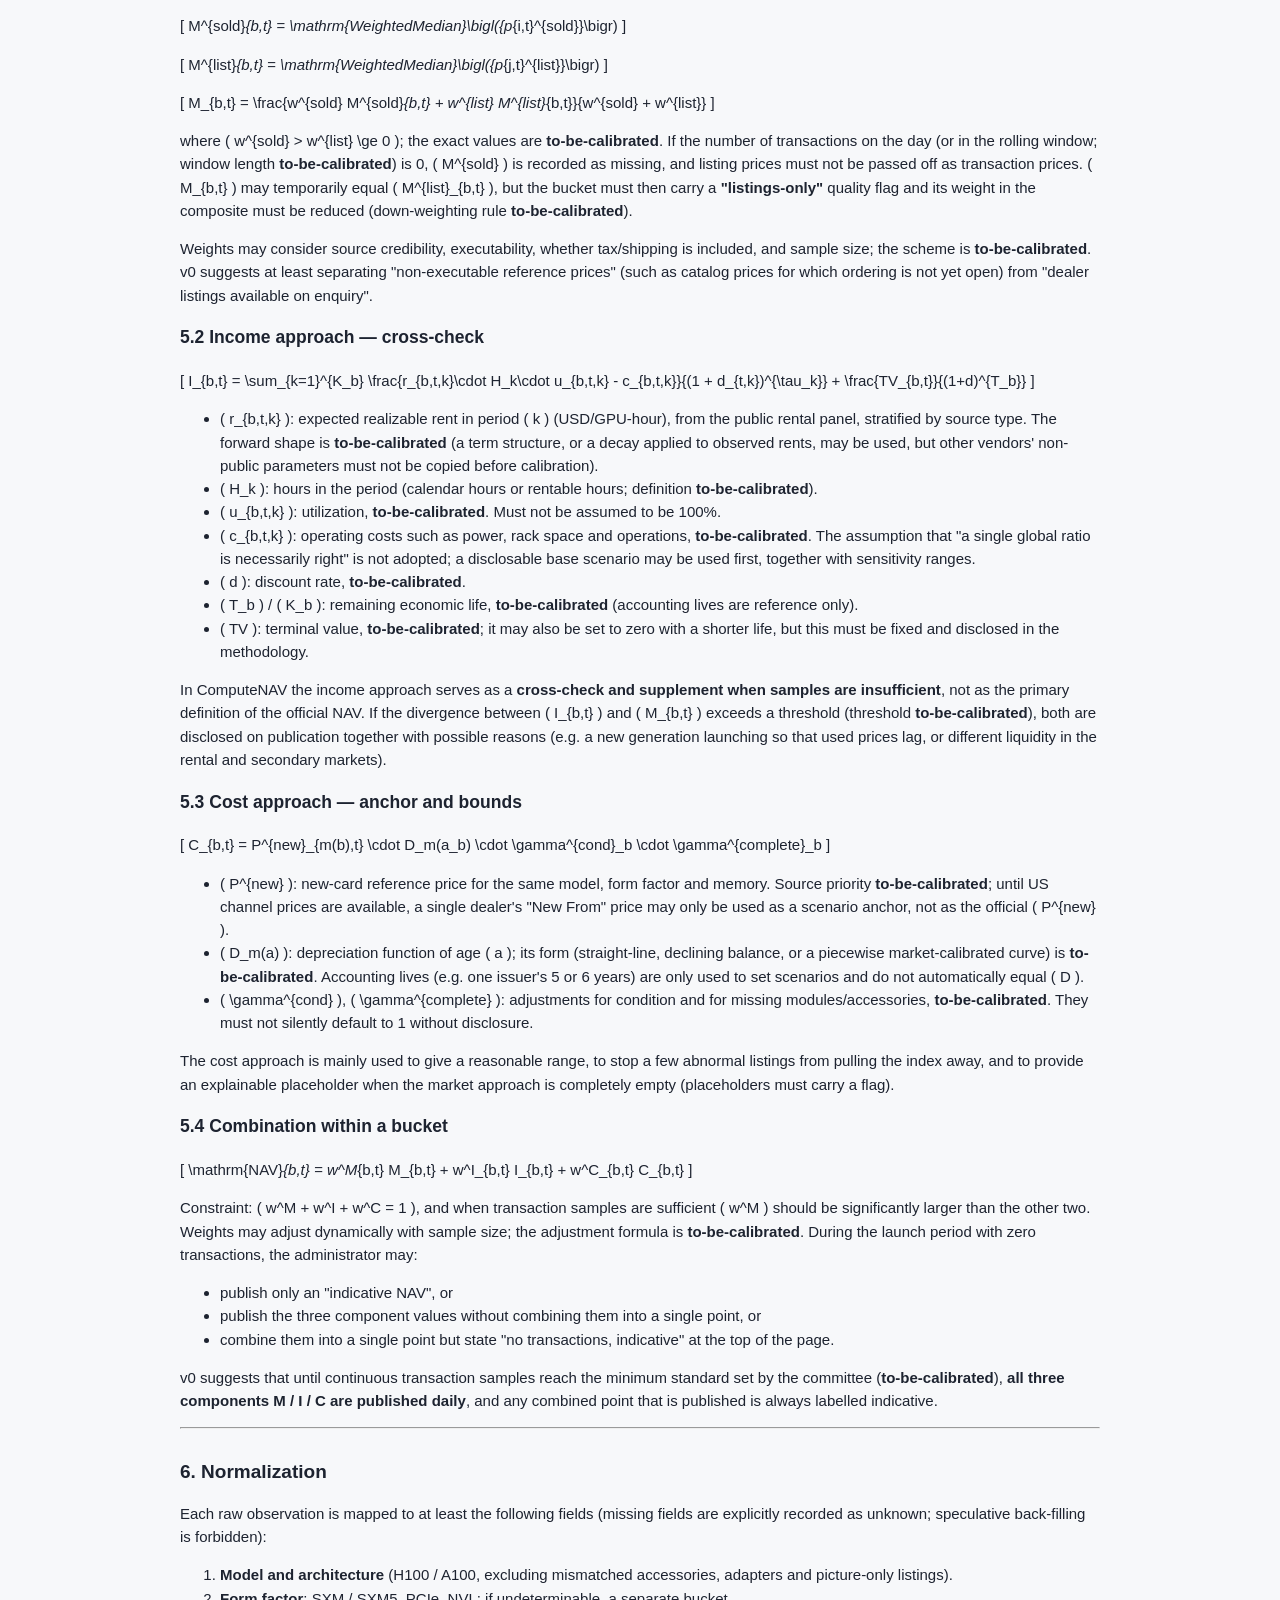
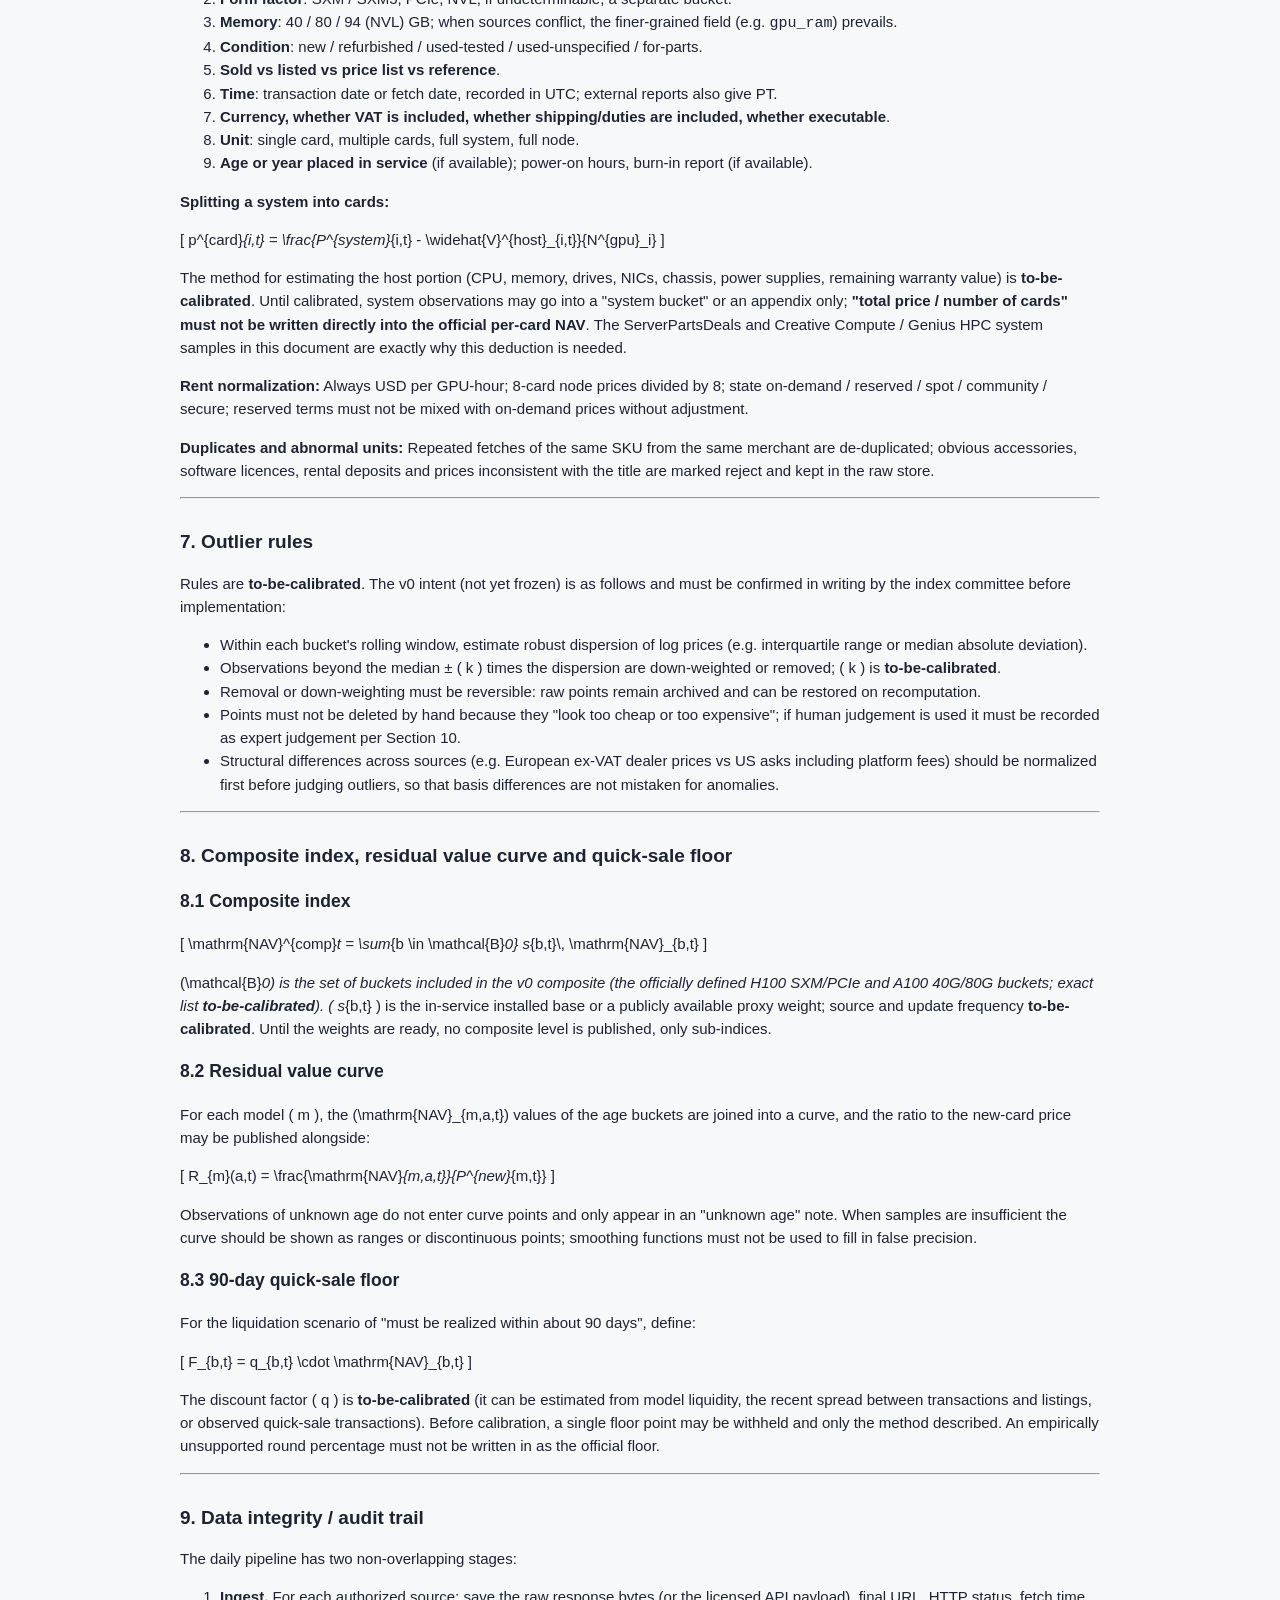
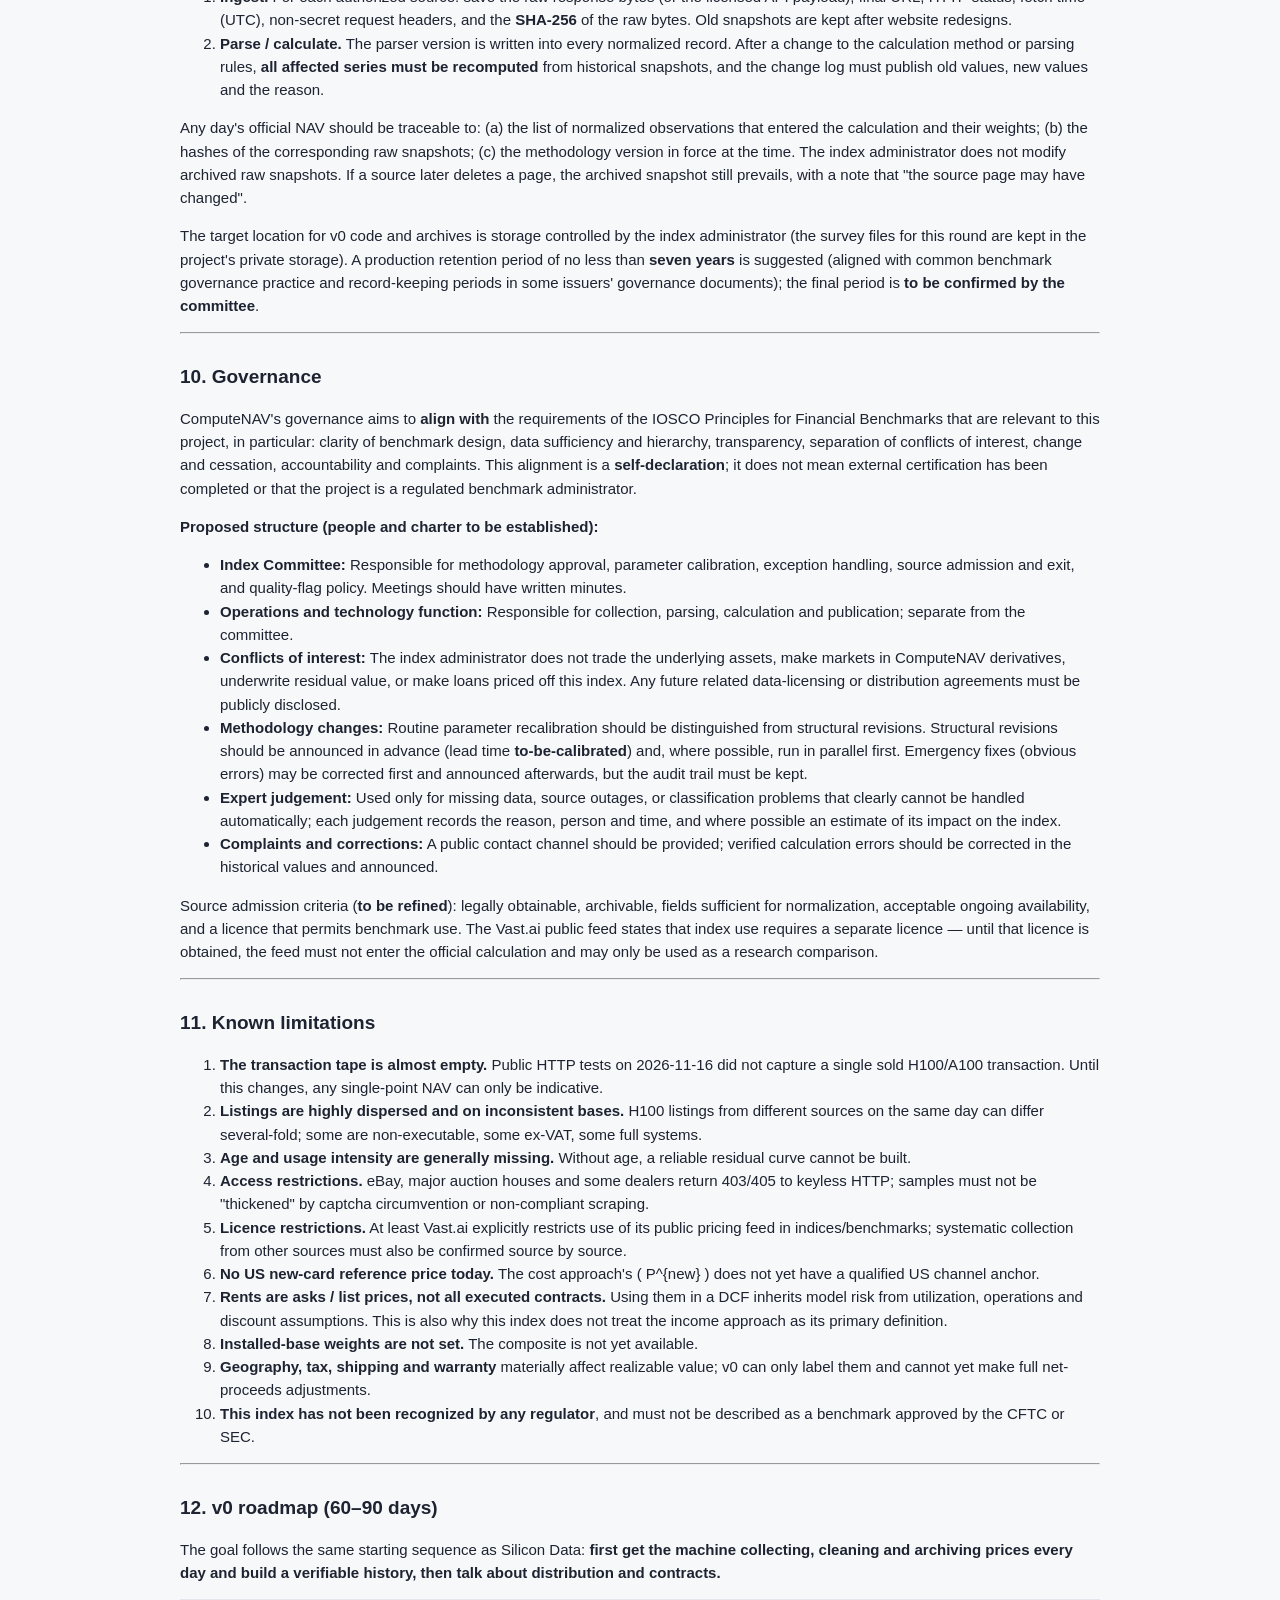
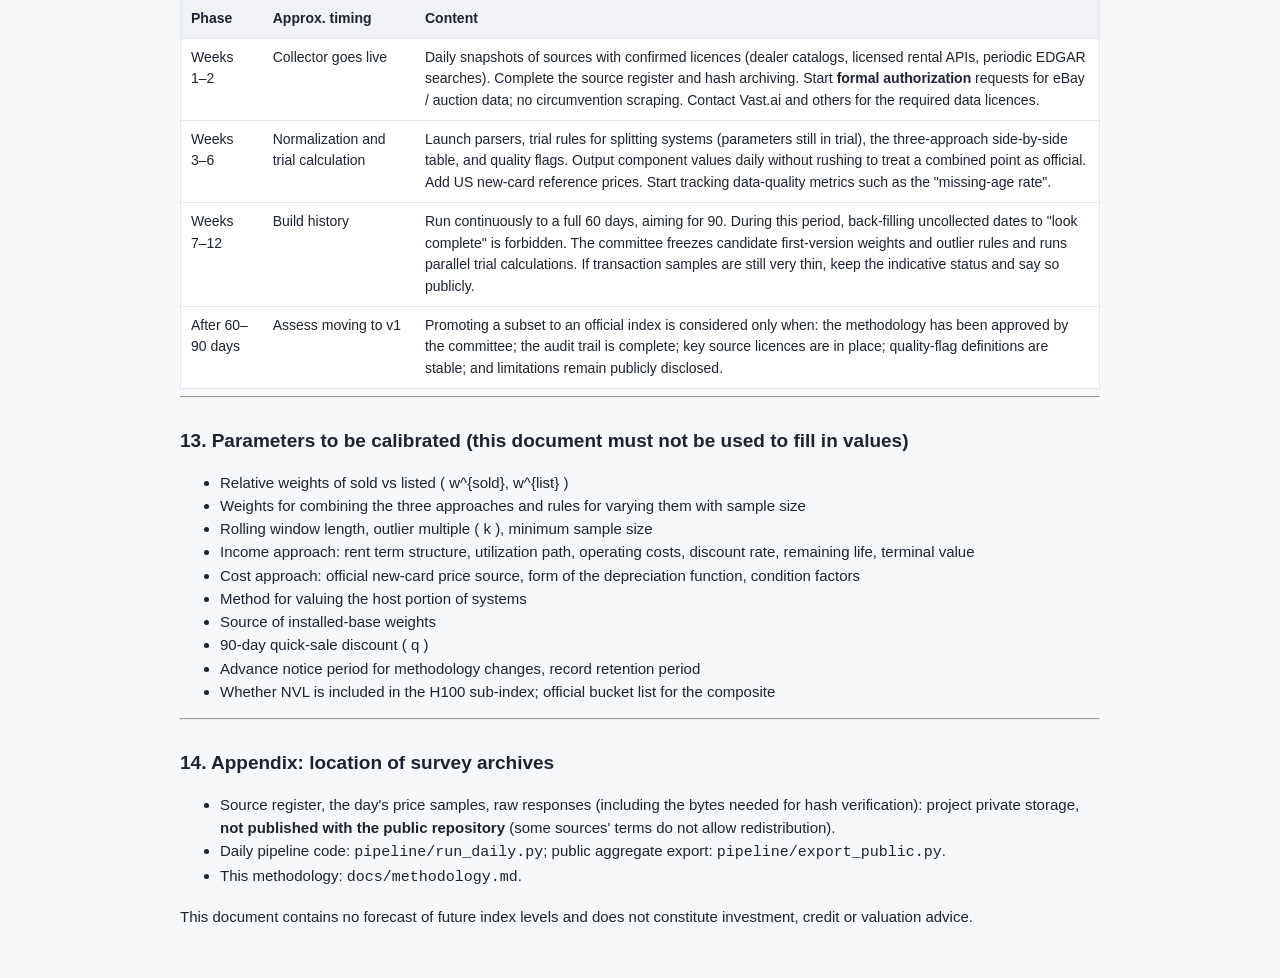
==== commit efb67656: "Use verbatim upstream run_daily.py (with its competitor exclusion); identity-based denylist (id/doma" ====
--- a/docs/methodology.html
+++ b/docs/methodology.html
@@ -159,6 +159,7 @@
 <hr />
 <h2 id="4-data-sources-and-the-2026-11-16-survey">4. Data sources and the 2026-11-16 survey</h2>
 <p>Survey principle: report only what actual requests returned; if blocked, say blocked; if the sample is thin, say thin. Raw bytes, HTTP status and SHA-256, the source register and the day's price samples are kept in the project's private storage (not published with the public repository).</p>
+<p><strong>Competitor data isolation (hard rule):</strong> No data from Silicon Data (including the SDH100RT / H100 rental index and GPU Residual Value), Ornn (including the Residual Value Swap, Depreciation Curves and OCPI) or SemiAnalysis may enter ComputeNAV's official calculation, neither as an input nor for parameter calibration, cross-checking or validation. Competitor information may be used only for market research and positioning statements (see Section 3) and never enters the index. Market data from Compute Exchange, a Silicon Data affiliate, likewise may not enter the official calculation. Competitor pages saved during research are kept in private research storage only; they are not written to the observation store and take no part in valuation. The pipeline enforces this by source id, registered name and URL domain.</p>
 <p>Fetch window approx. 2026-11-16 19:45–20:30 PT (2026-11-17 03:45–04:30 UTC). All prices in this public document are shown in USD only. Non-USD source prices are converted to USD internally at the day's FX rate (open.er-api.com, last updated 2026-11-17 00:02:31 UTC); FX conversion is used only for comparison and is <strong>not the valuation itself</strong>.</p>
 <h3 id="41-market-approach-sources-main-weight-but-zero-sold-transactions-today">4.1 Market-approach sources (main weight, but zero sold transactions today)</h3>
 <p><strong>Sold transactions obtained today: 0.</strong> This is the most important fact at v0 launch and must appear as a quality flag in every trial calculation.</p>
@@ -260,7 +261,7 @@
 <td>Compute Exchange</td>
 <td>200, only navigation for reserved rental products</td>
 <td>0 secondary sale prices</td>
-<td>Keep watching; not a current public transaction tape</td>
+<td>Silicon Data affiliate; the Section 4 competitor isolation rule applies; must not enter the official calculation</td>
 </tr>
 </tbody>
 </table>
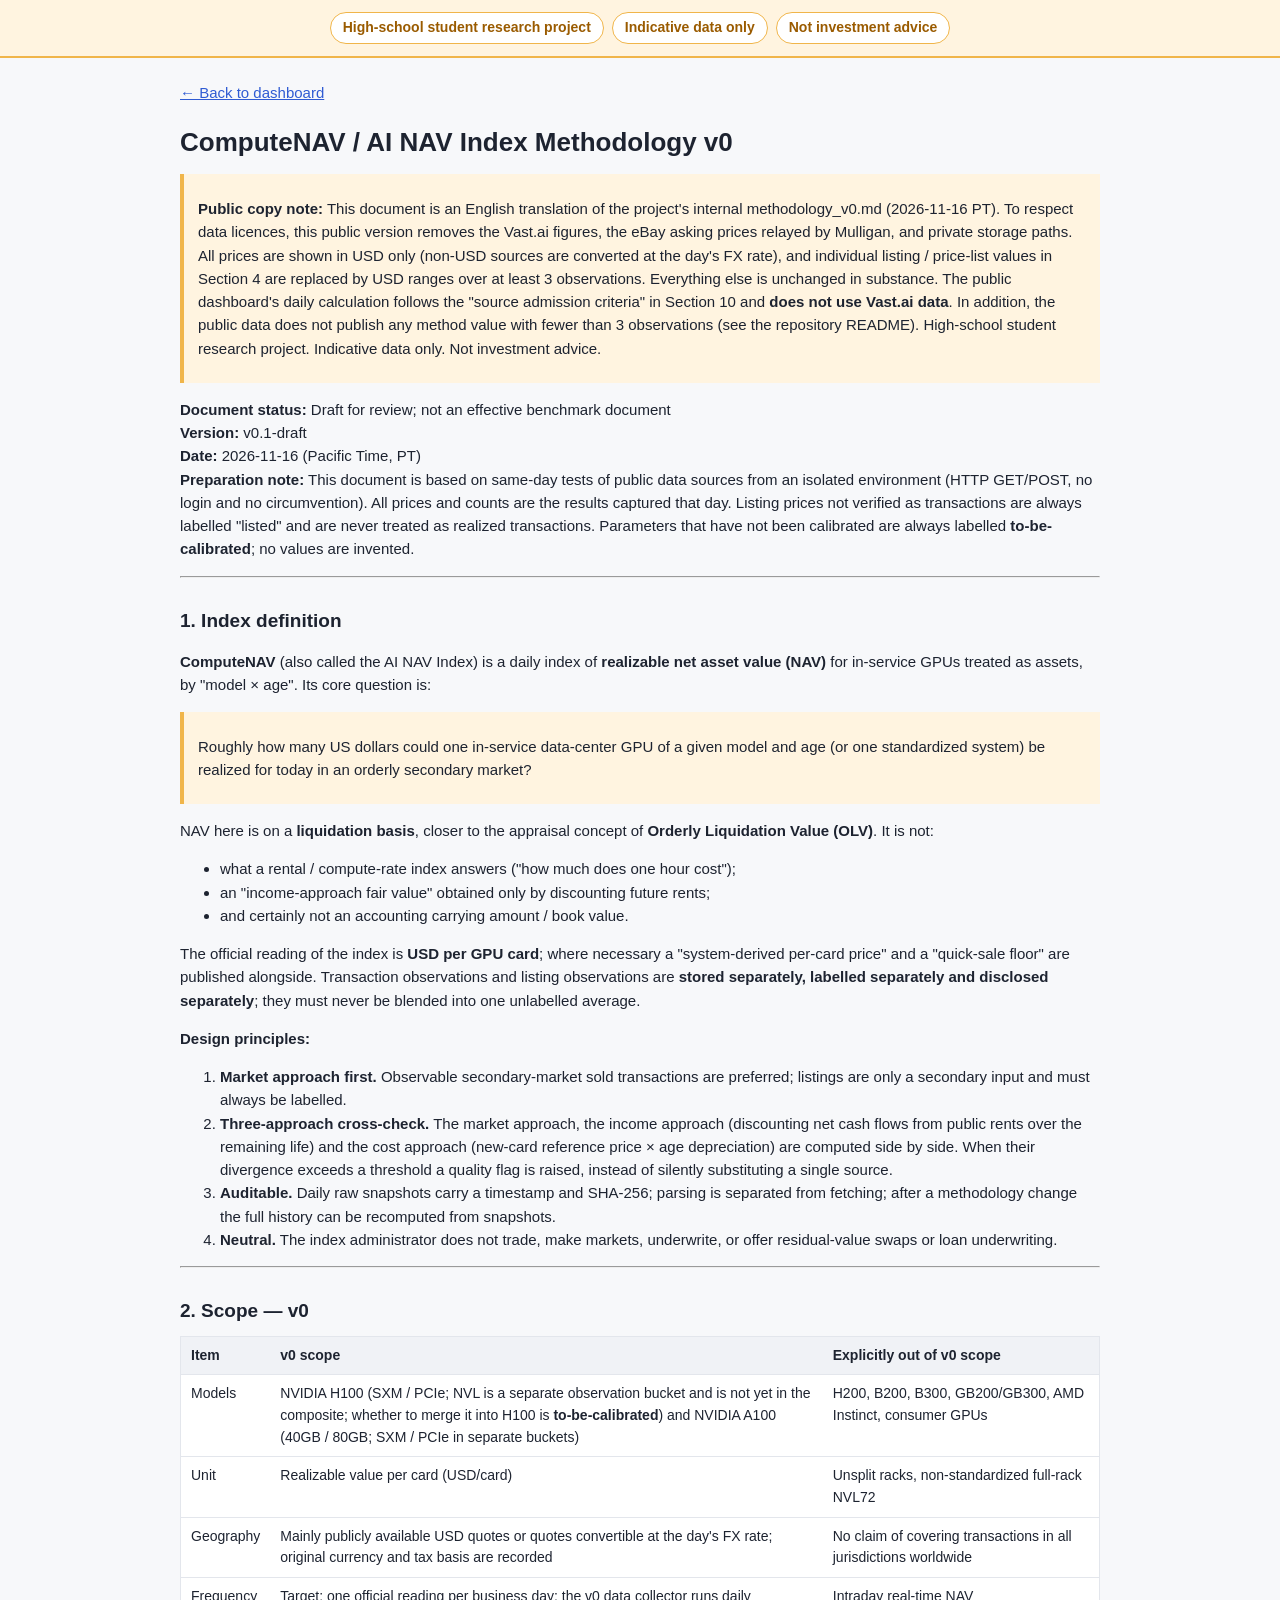
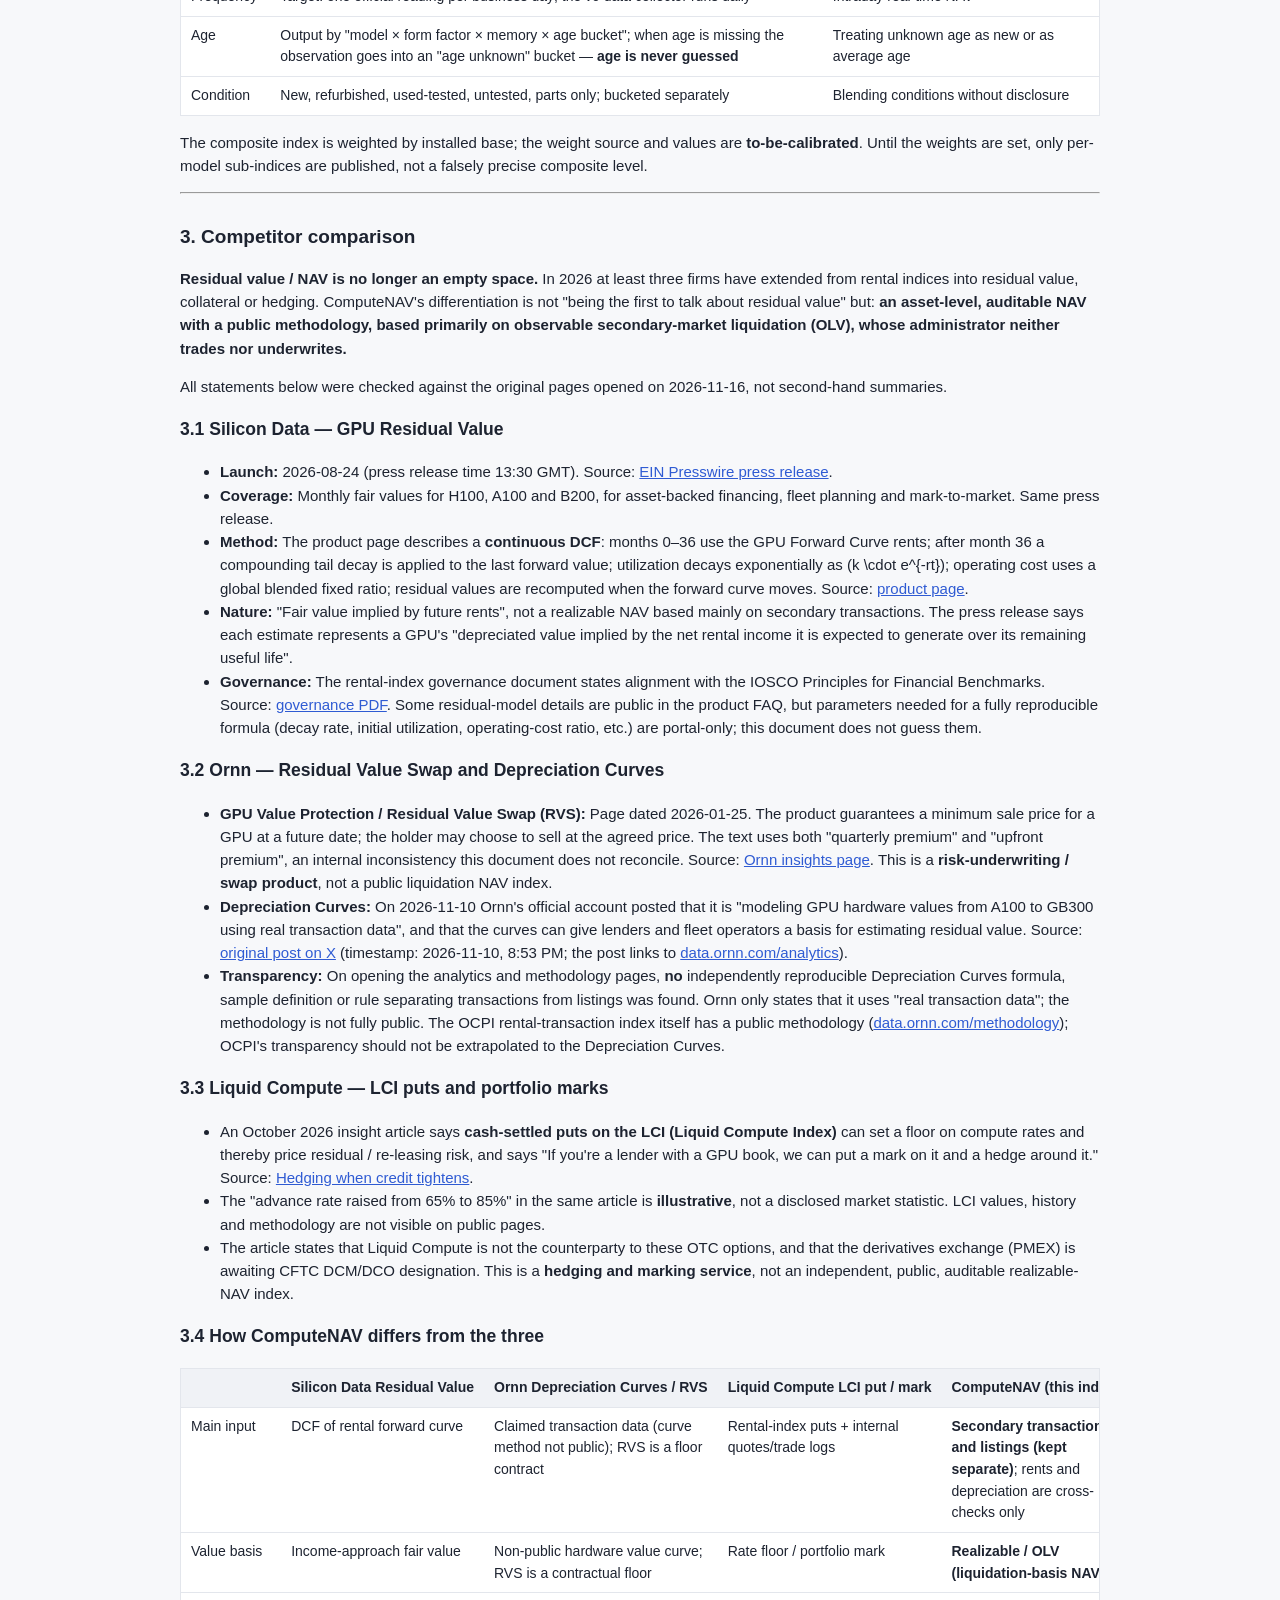
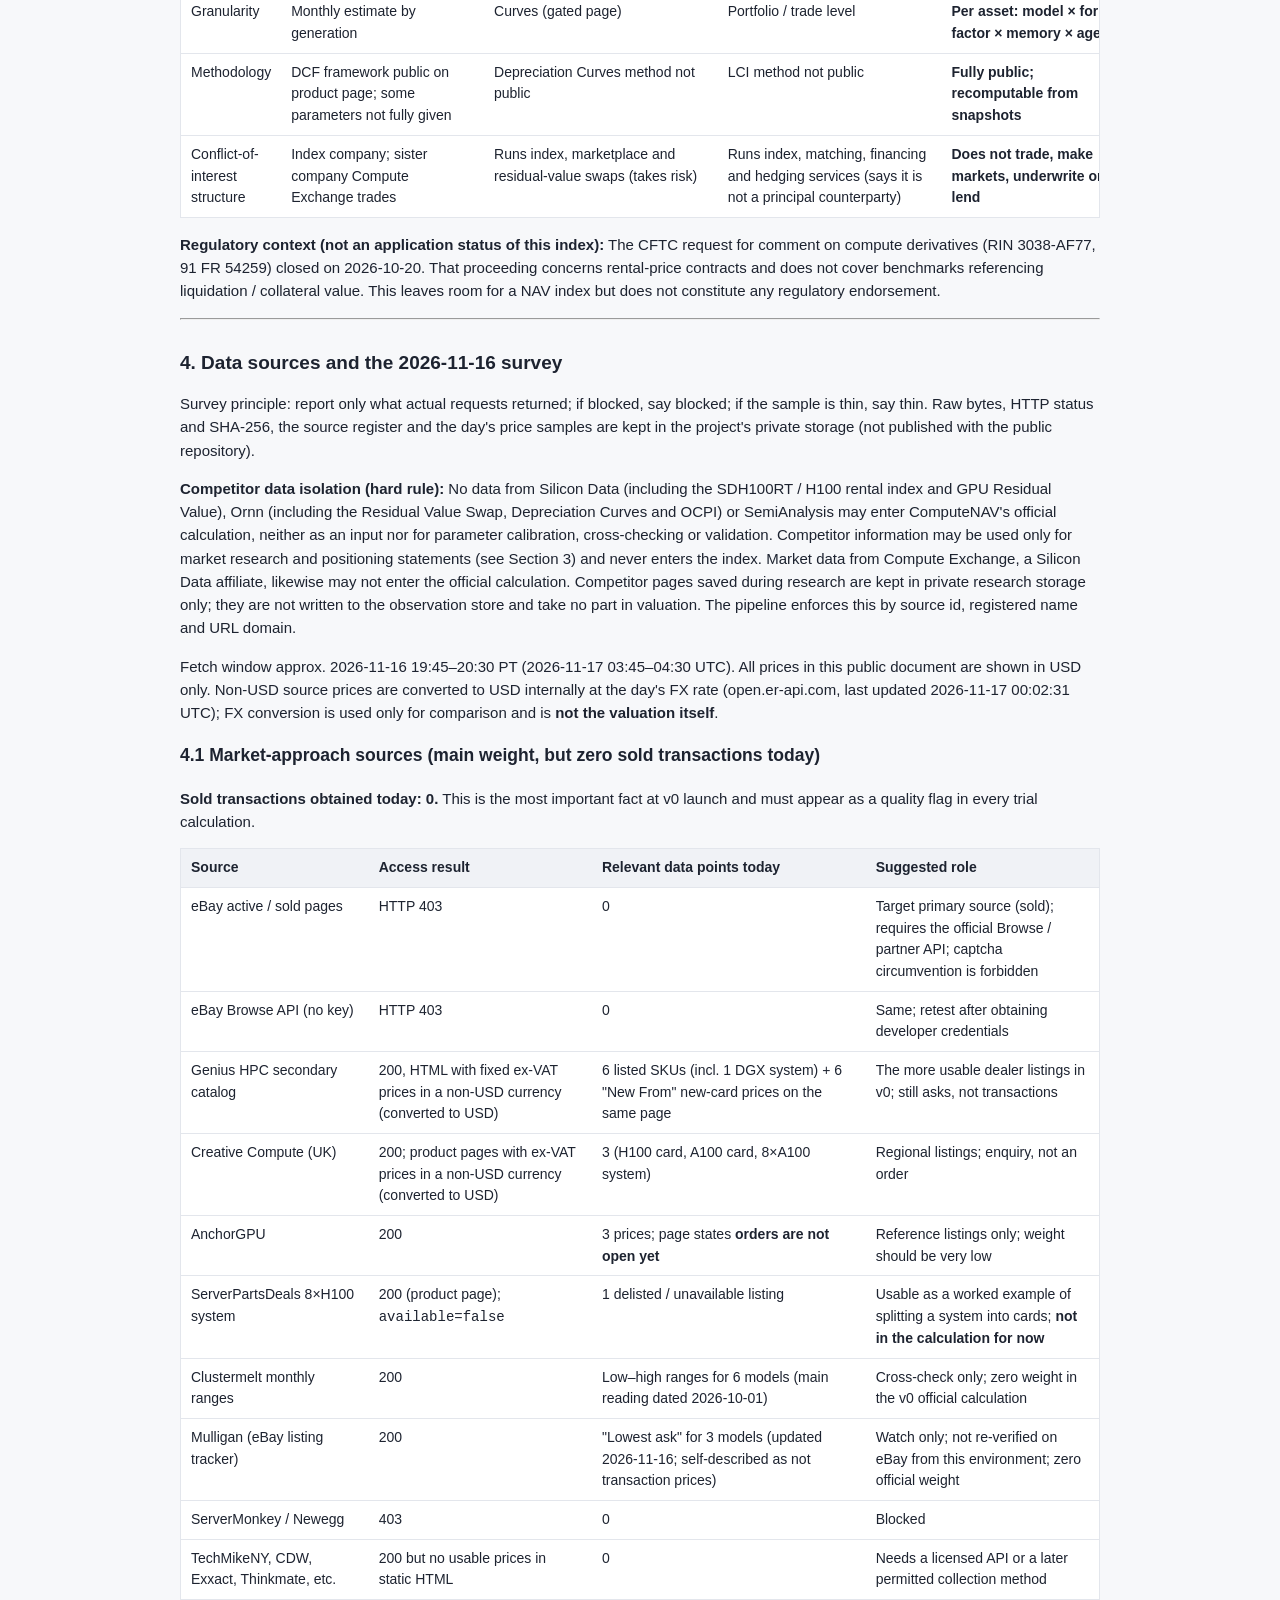
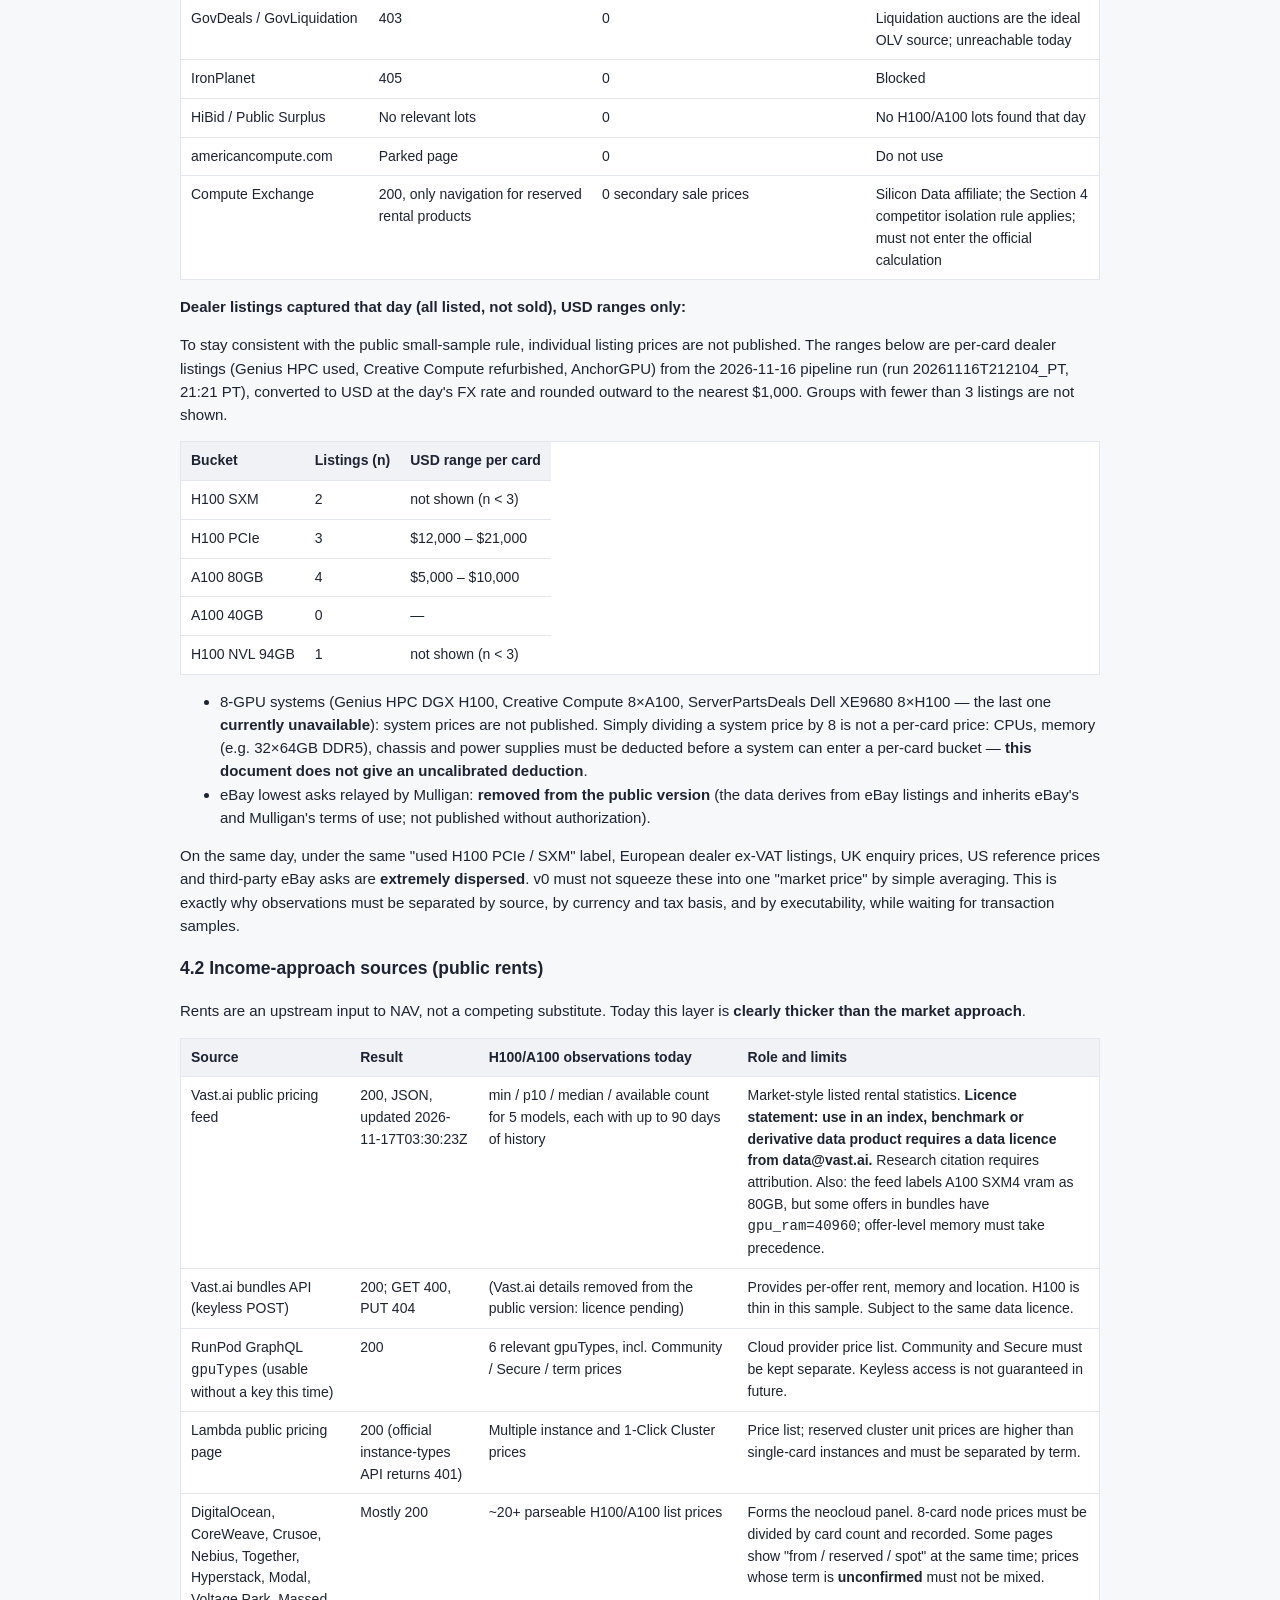
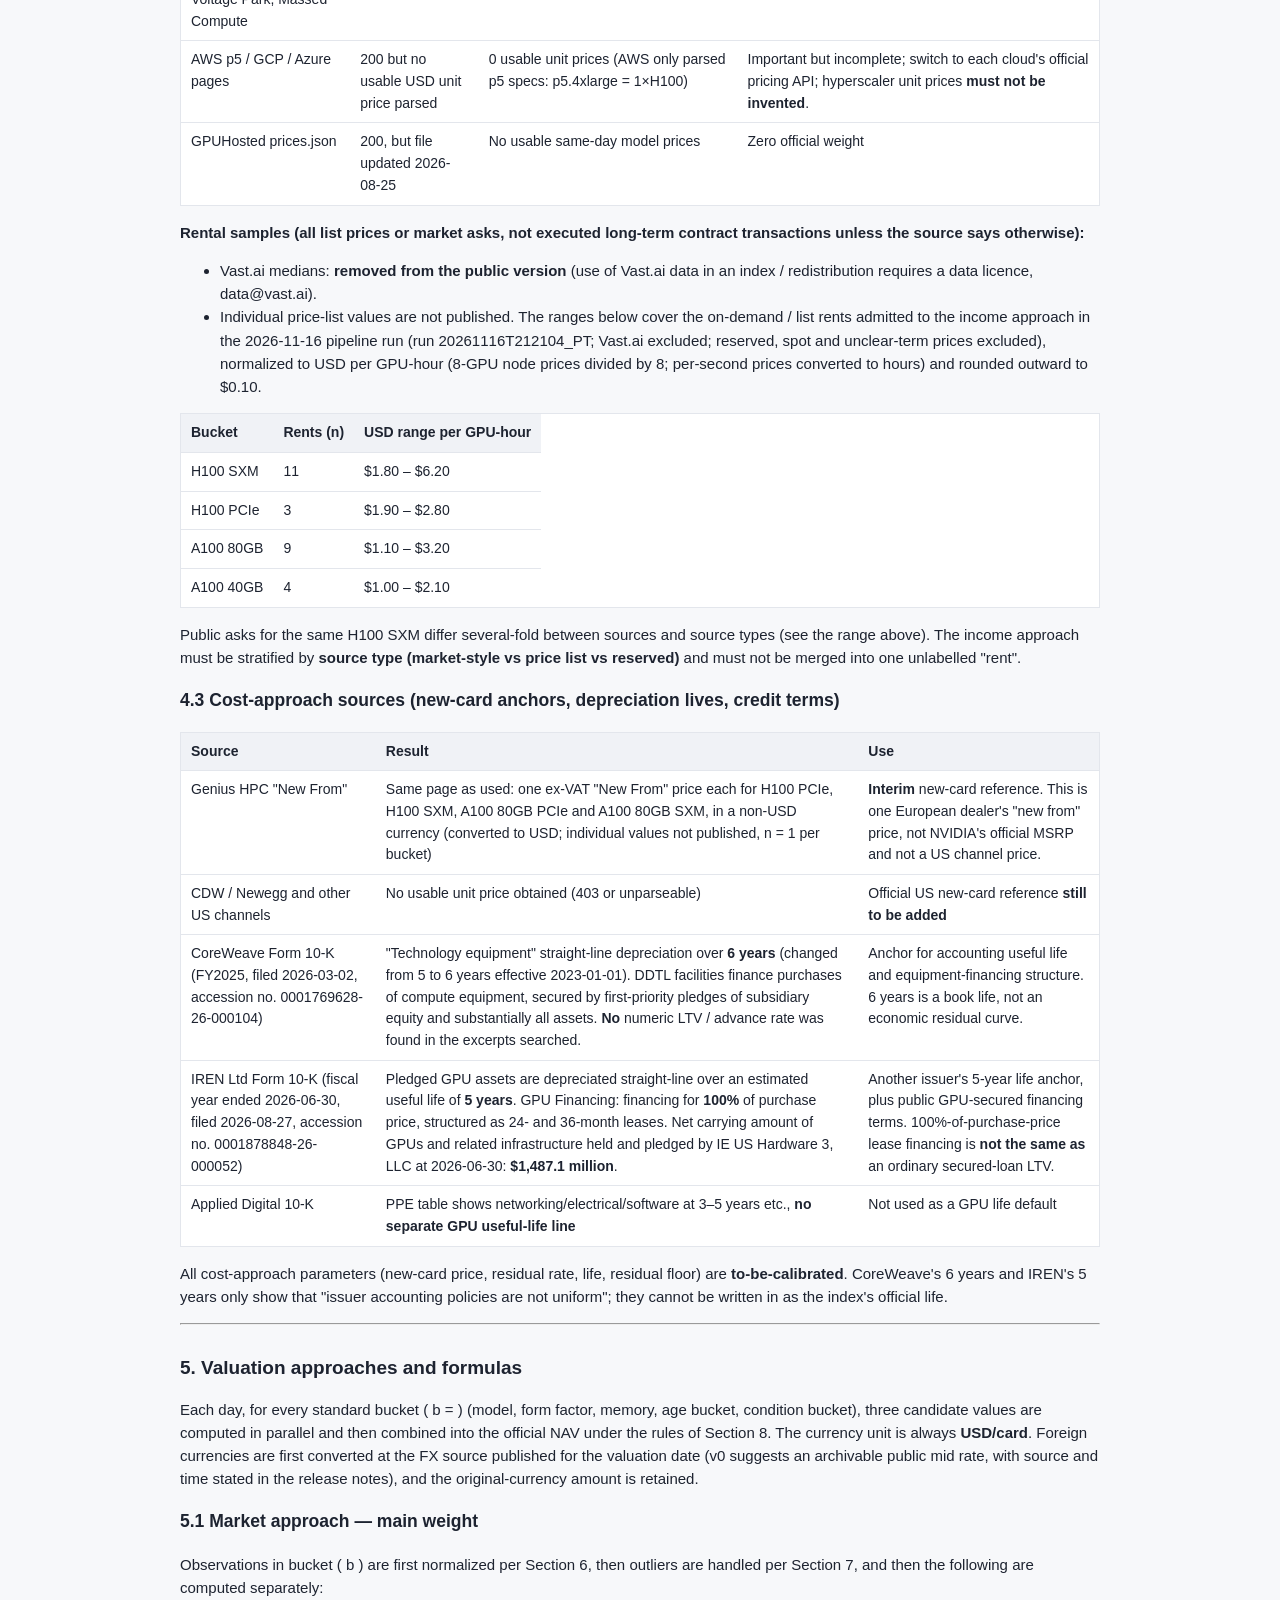
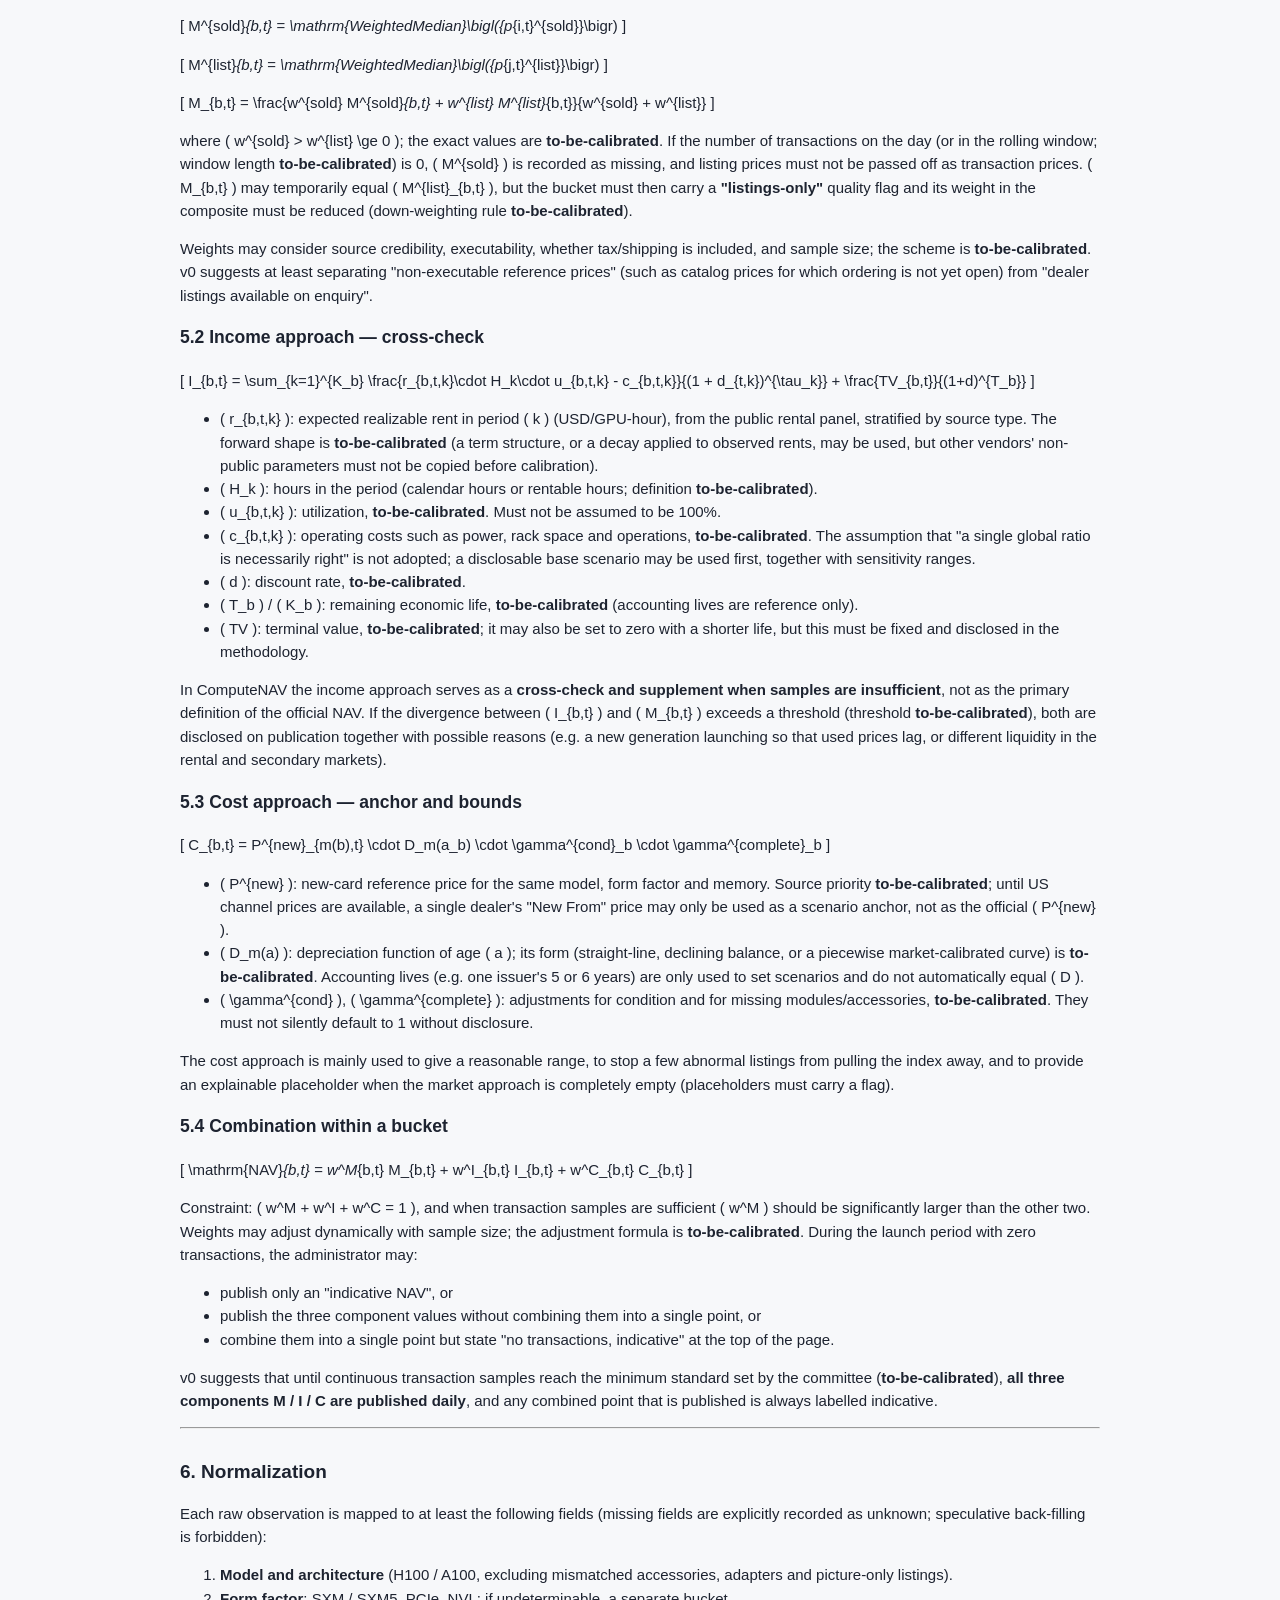
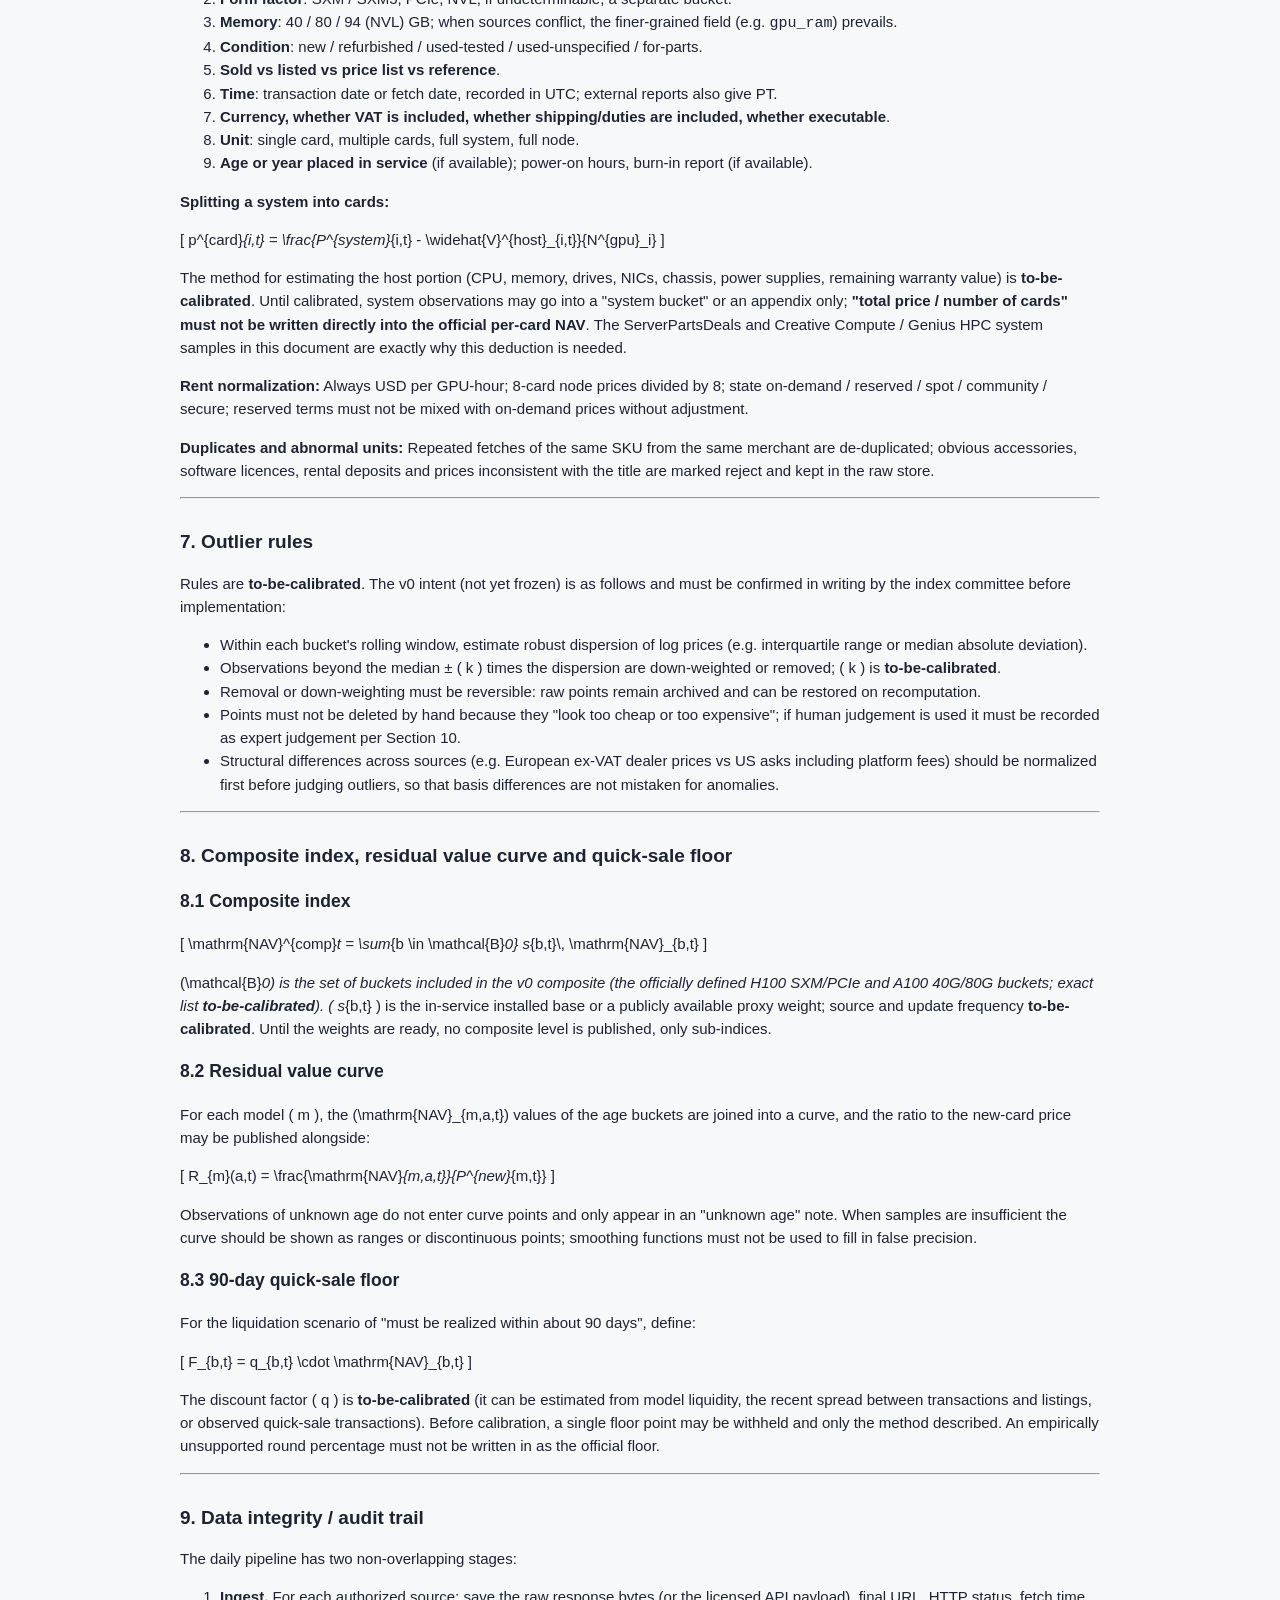
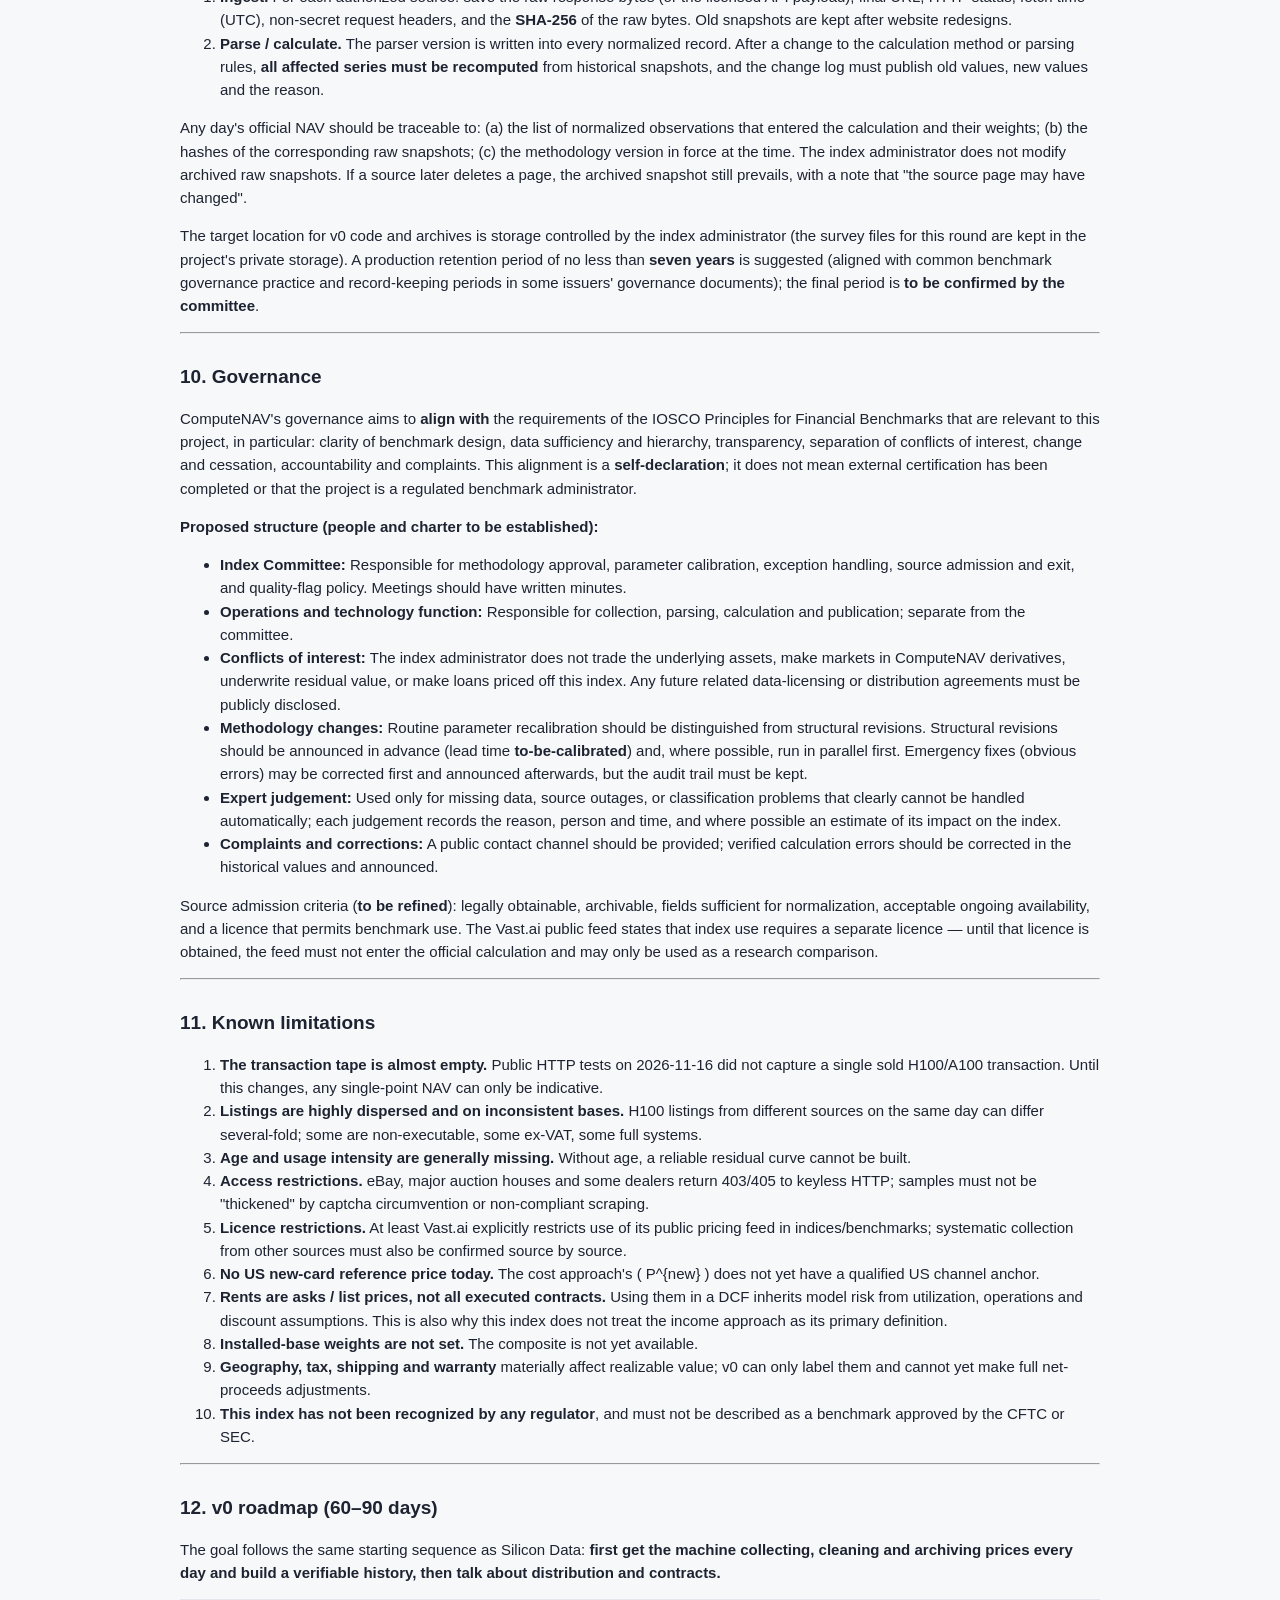
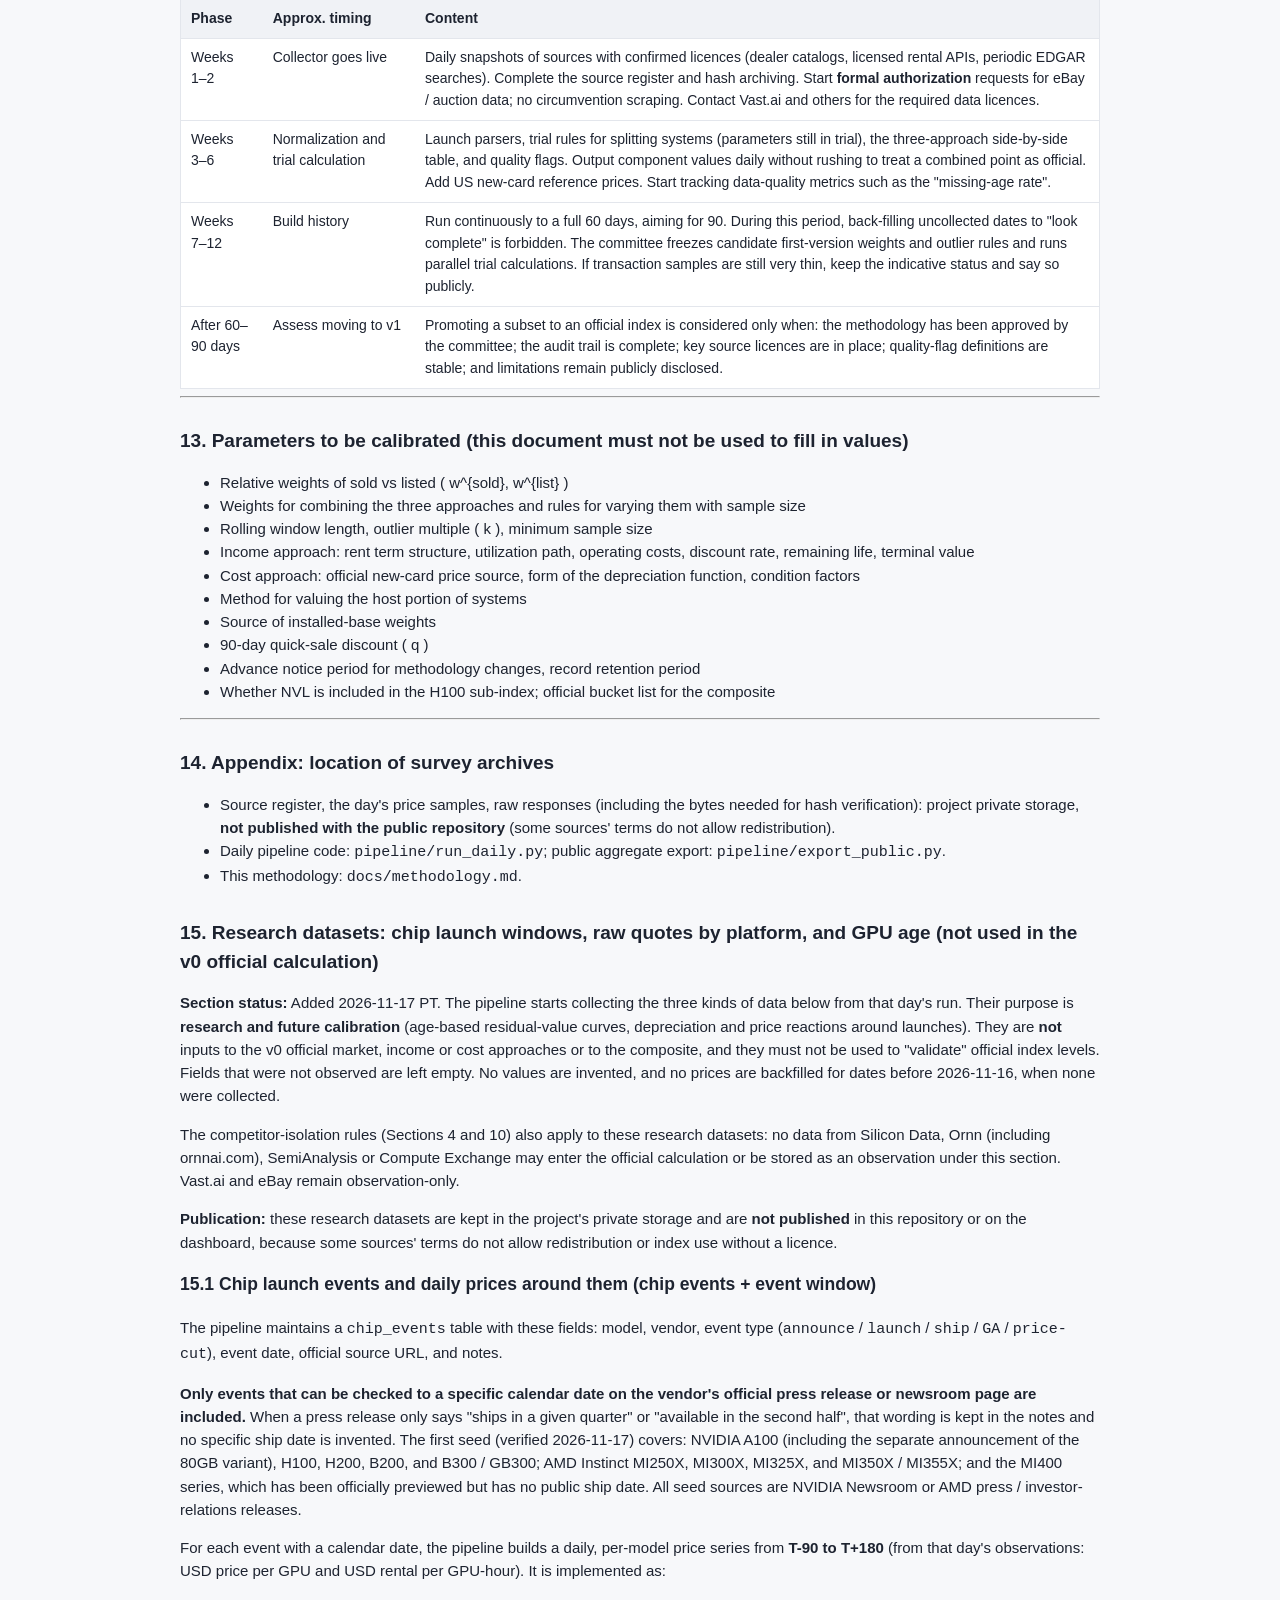
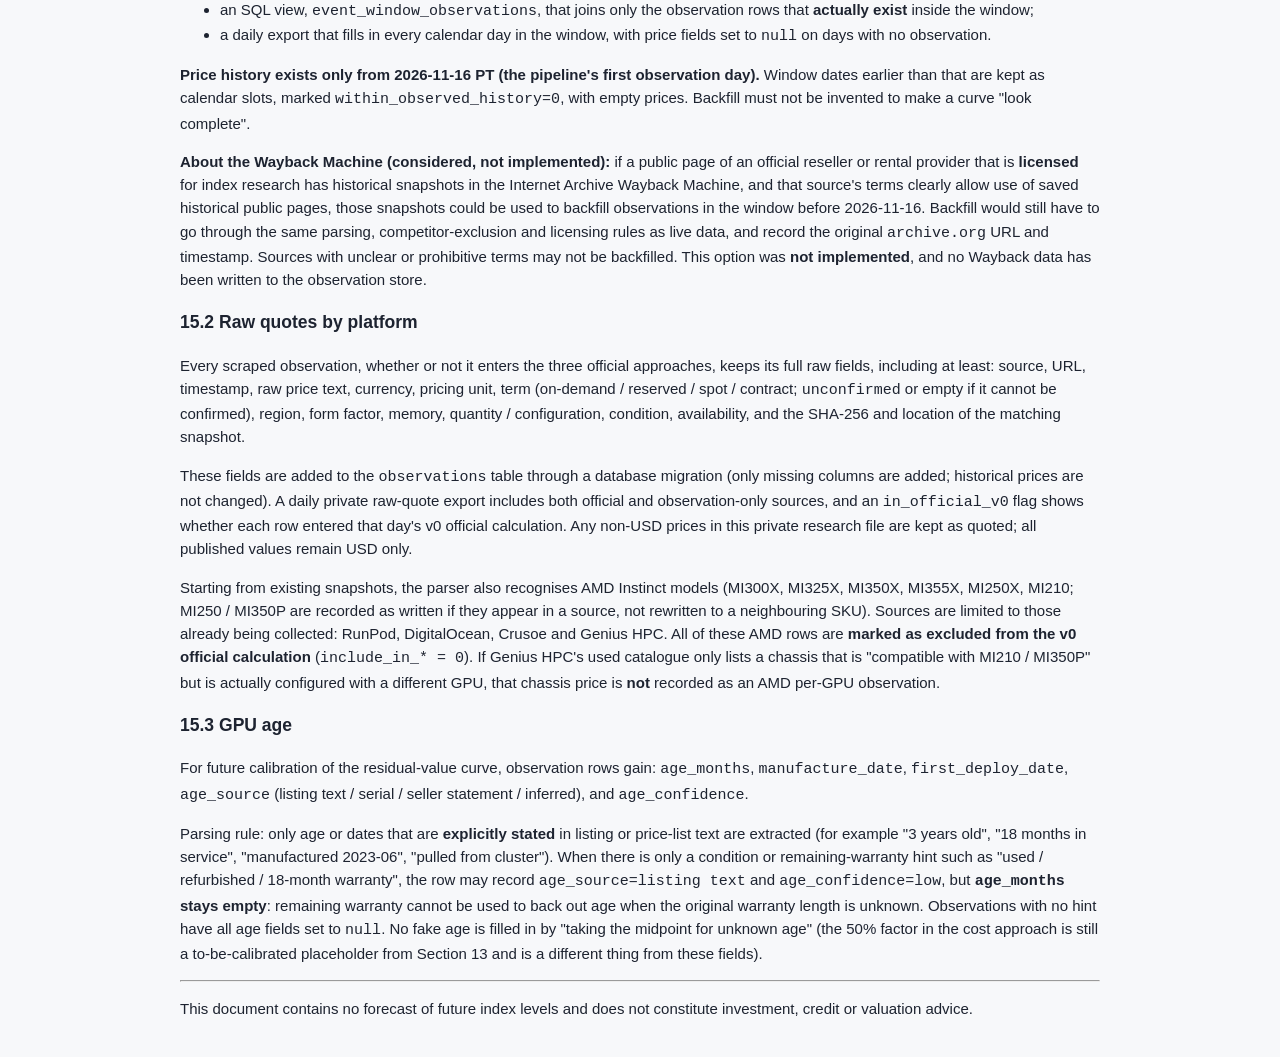
==== commit a3057f31: "data: daily update 2026-11-17 PT" ====
--- a/docs/methodology.html
+++ b/docs/methodology.html
@@ -629,7 +629,29 @@
 <ul>
 <li>Source register, the day's price samples, raw responses (including the bytes needed for hash verification): project private storage, <strong>not published with the public repository</strong> (some sources' terms do not allow redistribution).  </li>
 <li>Daily pipeline code: <code>pipeline/run_daily.py</code>; public aggregate export: <code>pipeline/export_public.py</code>.  </li>
-<li>This methodology: <code>docs/methodology.md</code>.  </li>
-</ul>
+<li>This methodology: <code>docs/methodology.md</code>.</li>
+</ul>
+<h2 id="15-research-datasets-chip-launch-windows-raw-quotes-by-platform-and-gpu-age-not-used-in-the-v0-official-calculation">15. Research datasets: chip launch windows, raw quotes by platform, and GPU age (not used in the v0 official calculation)</h2>
+<p><strong>Section status:</strong> Added 2026-11-17 PT. The pipeline starts collecting the three kinds of data below from that day's run. Their purpose is <strong>research and future calibration</strong> (age-based residual-value curves, depreciation and price reactions around launches). They are <strong>not</strong> inputs to the v0 official market, income or cost approaches or to the composite, and they must not be used to "validate" official index levels. Fields that were not observed are left empty. No values are invented, and no prices are backfilled for dates before 2026-11-16, when none were collected.</p>
+<p>The competitor-isolation rules (Sections 4 and 10) also apply to these research datasets: no data from Silicon Data, Ornn (including ornnai.com), SemiAnalysis or Compute Exchange may enter the official calculation or be stored as an observation under this section. Vast.ai and eBay remain observation-only.</p>
+<p><strong>Publication:</strong> these research datasets are kept in the project's private storage and are <strong>not published</strong> in this repository or on the dashboard, because some sources' terms do not allow redistribution or index use without a licence.</p>
+<h3 id="151-chip-launch-events-and-daily-prices-around-them-chip-events-event-window">15.1 Chip launch events and daily prices around them (chip events + event window)</h3>
+<p>The pipeline maintains a <code>chip_events</code> table with these fields: model, vendor, event type (<code>announce</code> / <code>launch</code> / <code>ship</code> / <code>GA</code> / <code>price-cut</code>), event date, official source URL, and notes.</p>
+<p><strong>Only events that can be checked to a specific calendar date on the vendor's official press release or newsroom page are included.</strong> When a press release only says "ships in a given quarter" or "available in the second half", that wording is kept in the notes and no specific ship date is invented. The first seed (verified 2026-11-17) covers: NVIDIA A100 (including the separate announcement of the 80GB variant), H100, H200, B200, and B300 / GB300; AMD Instinct MI250X, MI300X, MI325X, and MI350X / MI355X; and the MI400 series, which has been officially previewed but has no public ship date. All seed sources are NVIDIA Newsroom or AMD press / investor-relations releases.</p>
+<p>For each event with a calendar date, the pipeline builds a daily, per-model price series from <strong>T-90 to T+180</strong> (from that day's observations: USD price per GPU and USD rental per GPU-hour). It is implemented as:</p>
+<ul>
+<li>an SQL view, <code>event_window_observations</code>, that joins only the observation rows that <strong>actually exist</strong> inside the window;</li>
+<li>a daily export that fills in every calendar day in the window, with price fields set to <code>null</code> on days with no observation.</li>
+</ul>
+<p><strong>Price history exists only from 2026-11-16 PT (the pipeline's first observation day).</strong> Window dates earlier than that are kept as calendar slots, marked <code>within_observed_history=0</code>, with empty prices. Backfill must not be invented to make a curve "look complete".</p>
+<p><strong>About the Wayback Machine (considered, not implemented):</strong> if a public page of an official reseller or rental provider that is <strong>licensed</strong> for index research has historical snapshots in the Internet Archive Wayback Machine, and that source's terms clearly allow use of saved historical public pages, those snapshots could be used to backfill observations in the window before 2026-11-16. Backfill would still have to go through the same parsing, competitor-exclusion and licensing rules as live data, and record the original <code>archive.org</code> URL and timestamp. Sources with unclear or prohibitive terms may not be backfilled. This option was <strong>not implemented</strong>, and no Wayback data has been written to the observation store.</p>
+<h3 id="152-raw-quotes-by-platform">15.2 Raw quotes by platform</h3>
+<p>Every scraped observation, whether or not it enters the three official approaches, keeps its full raw fields, including at least: source, URL, timestamp, raw price text, currency, pricing unit, term (on-demand / reserved / spot / contract; <code>unconfirmed</code> or empty if it cannot be confirmed), region, form factor, memory, quantity / configuration, condition, availability, and the SHA-256 and location of the matching snapshot.</p>
+<p>These fields are added to the <code>observations</code> table through a database migration (only missing columns are added; historical prices are not changed). A daily private raw-quote export includes both official and observation-only sources, and an <code>in_official_v0</code> flag shows whether each row entered that day's v0 official calculation. Any non-USD prices in this private research file are kept as quoted; all published values remain USD only.</p>
+<p>Starting from existing snapshots, the parser also recognises AMD Instinct models (MI300X, MI325X, MI350X, MI355X, MI250X, MI210; MI250 / MI350P are recorded as written if they appear in a source, not rewritten to a neighbouring SKU). Sources are limited to those already being collected: RunPod, DigitalOcean, Crusoe and Genius HPC. All of these AMD rows are <strong>marked as excluded from the v0 official calculation</strong> (<code>include_in_* = 0</code>). If Genius HPC's used catalogue only lists a chassis that is "compatible with MI210 / MI350P" but is actually configured with a different GPU, that chassis price is <strong>not</strong> recorded as an AMD per-GPU observation.</p>
+<h3 id="153-gpu-age">15.3 GPU age</h3>
+<p>For future calibration of the residual-value curve, observation rows gain: <code>age_months</code>, <code>manufacture_date</code>, <code>first_deploy_date</code>, <code>age_source</code> (listing text / serial / seller statement / inferred), and <code>age_confidence</code>.</p>
+<p>Parsing rule: only age or dates that are <strong>explicitly stated</strong> in listing or price-list text are extracted (for example "3 years old", "18 months in service", "manufactured 2023-06", "pulled from cluster"). When there is only a condition or remaining-warranty hint such as "used / refurbished / 18-month warranty", the row may record <code>age_source=listing text</code> and <code>age_confidence=low</code>, but <strong><code>age_months</code> stays empty</strong>: remaining warranty cannot be used to back out age when the original warranty length is unknown. Observations with no hint have all age fields set to <code>null</code>. No fake age is filled in by "taking the midpoint for unknown age" (the 50% factor in the cost approach is still a to-be-calibrated placeholder from Section 13 and is a different thing from these fields).</p>
+<hr />
 <p>This document contains no forecast of future index levels and does not constitute investment, credit or valuation advice.</p>
 </main></body></html>
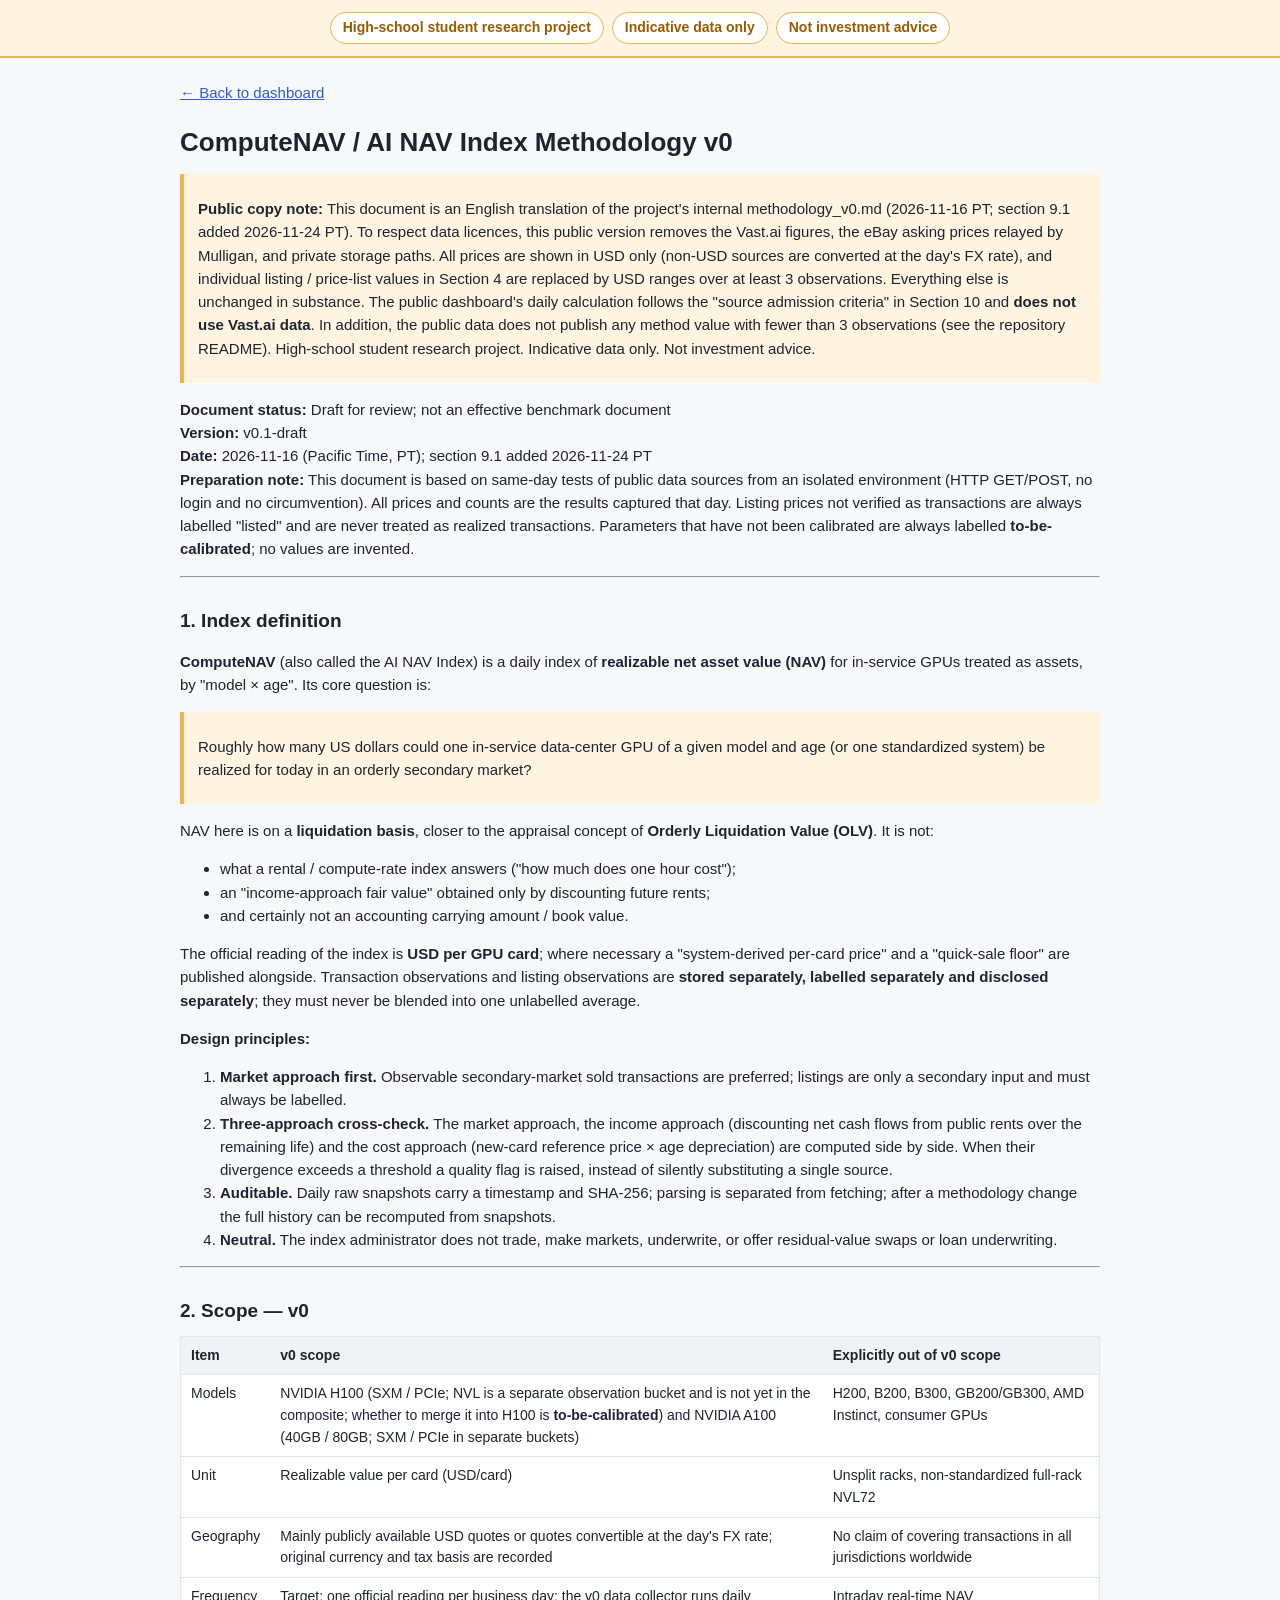
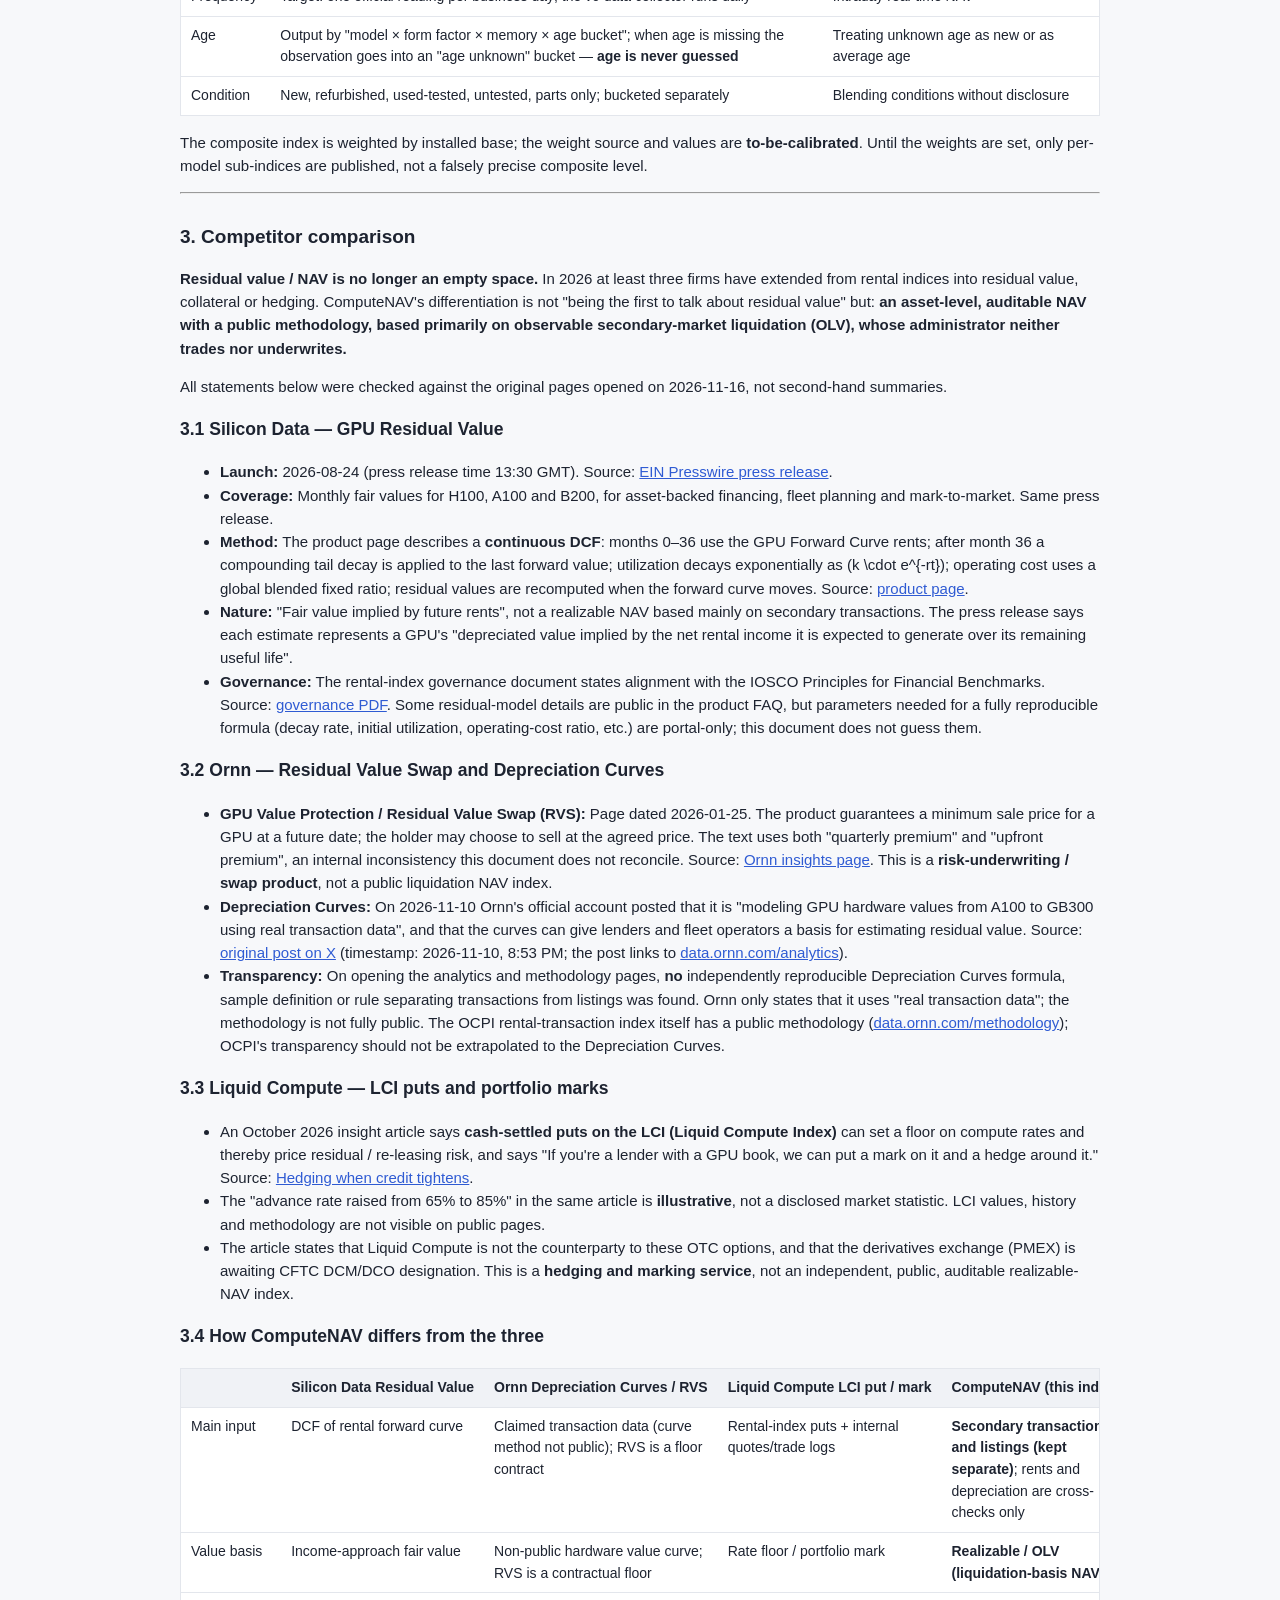
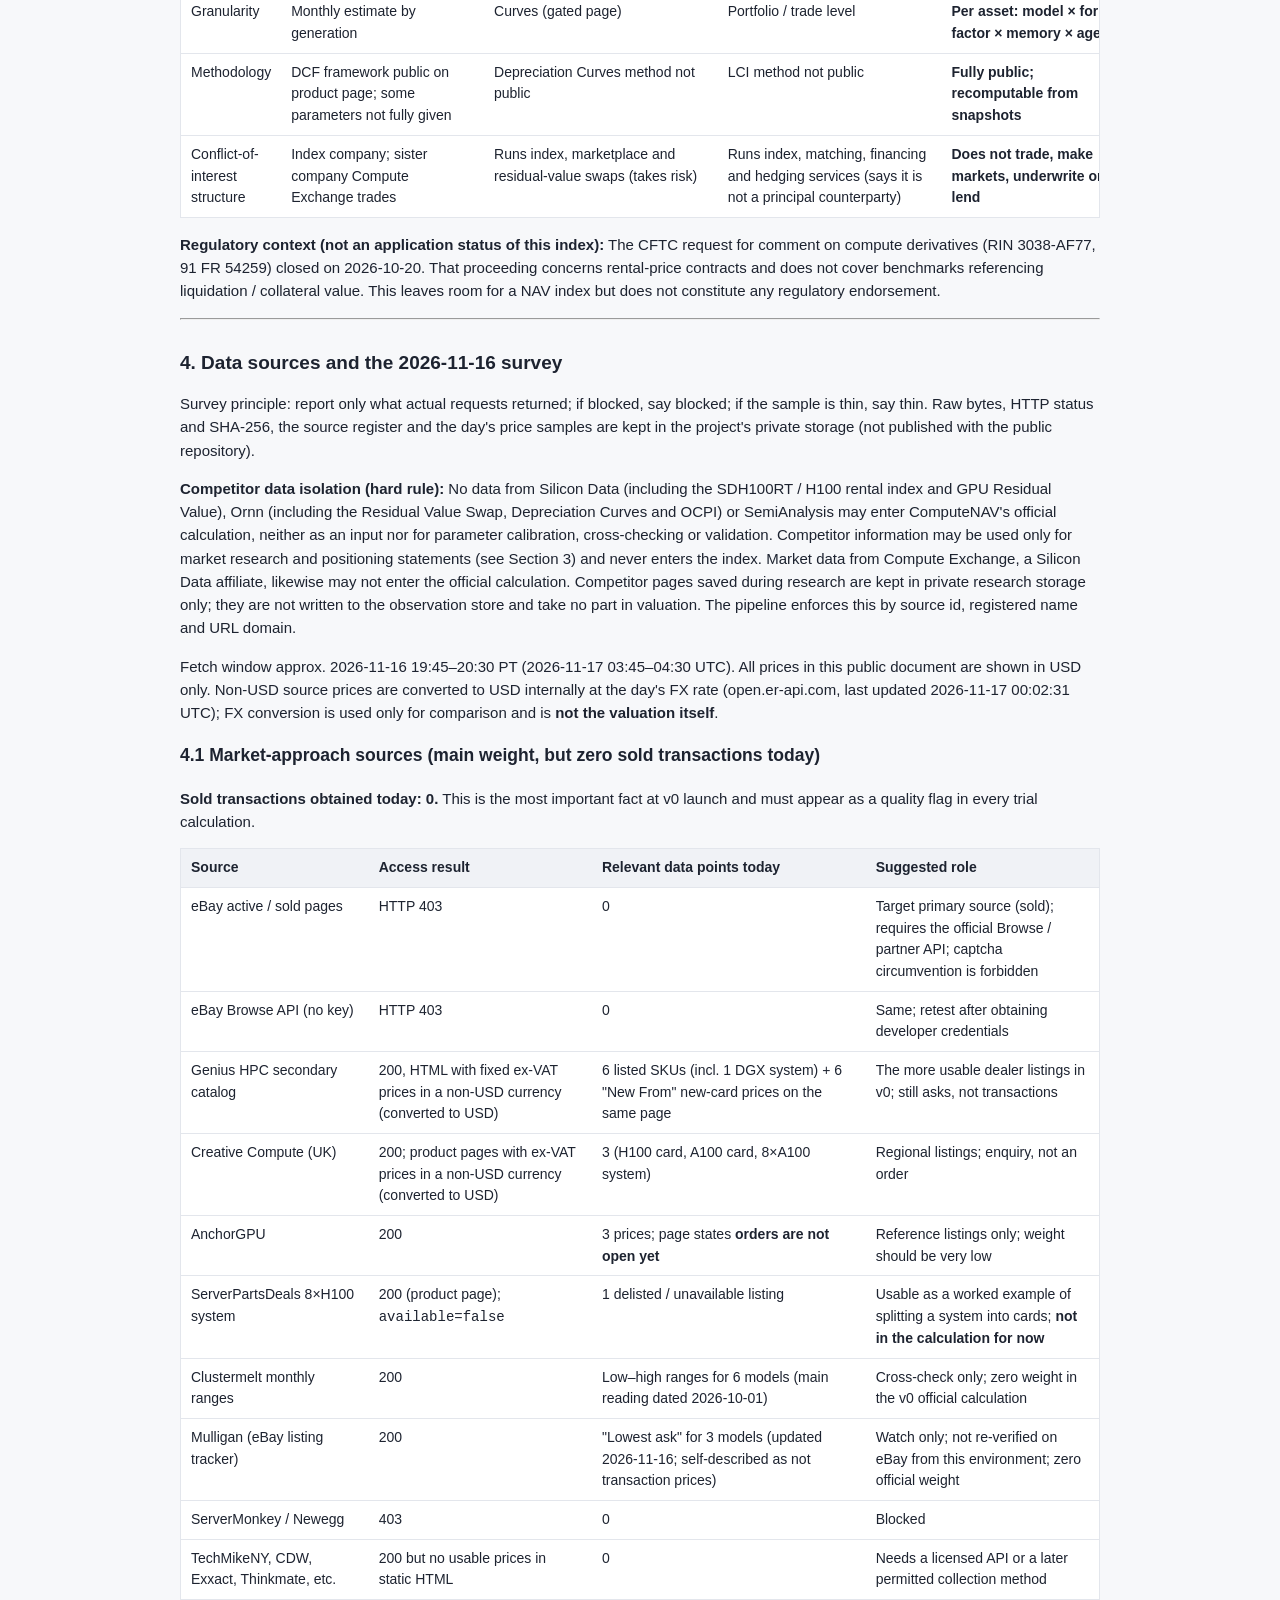
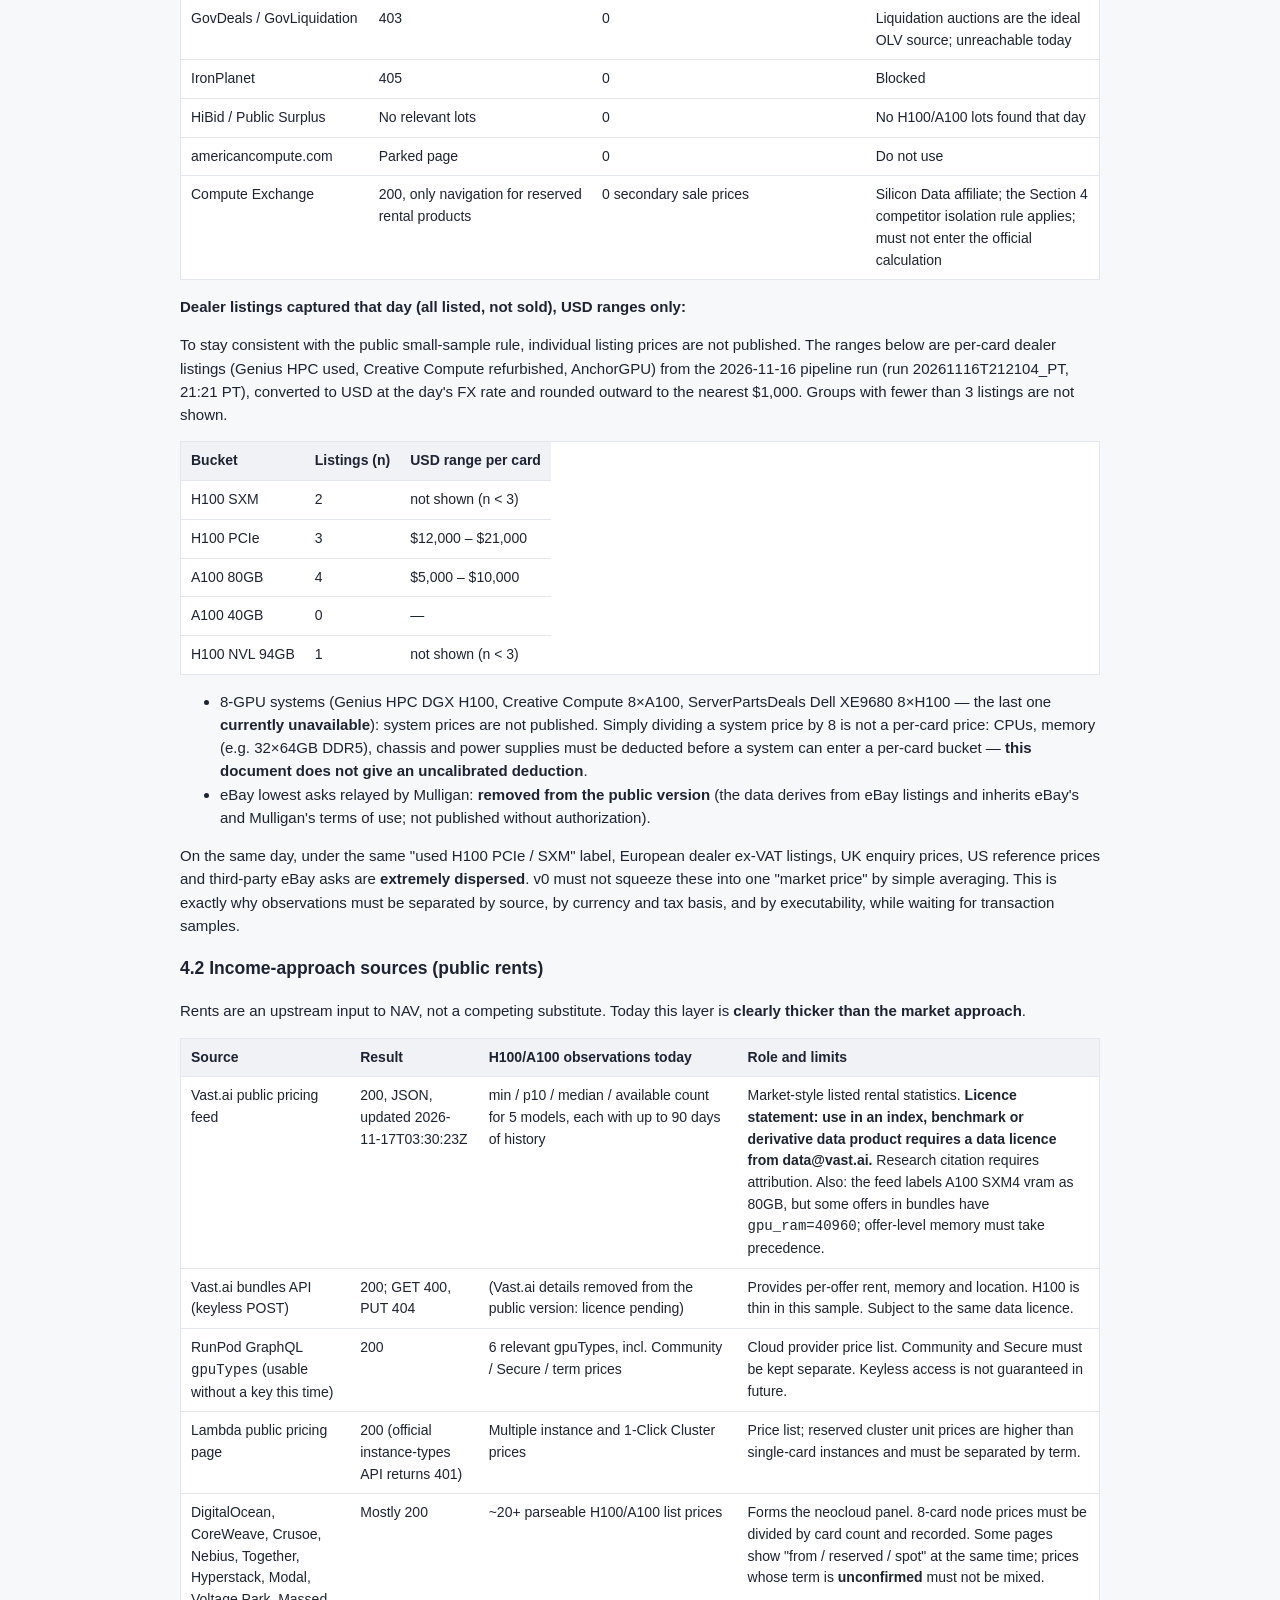
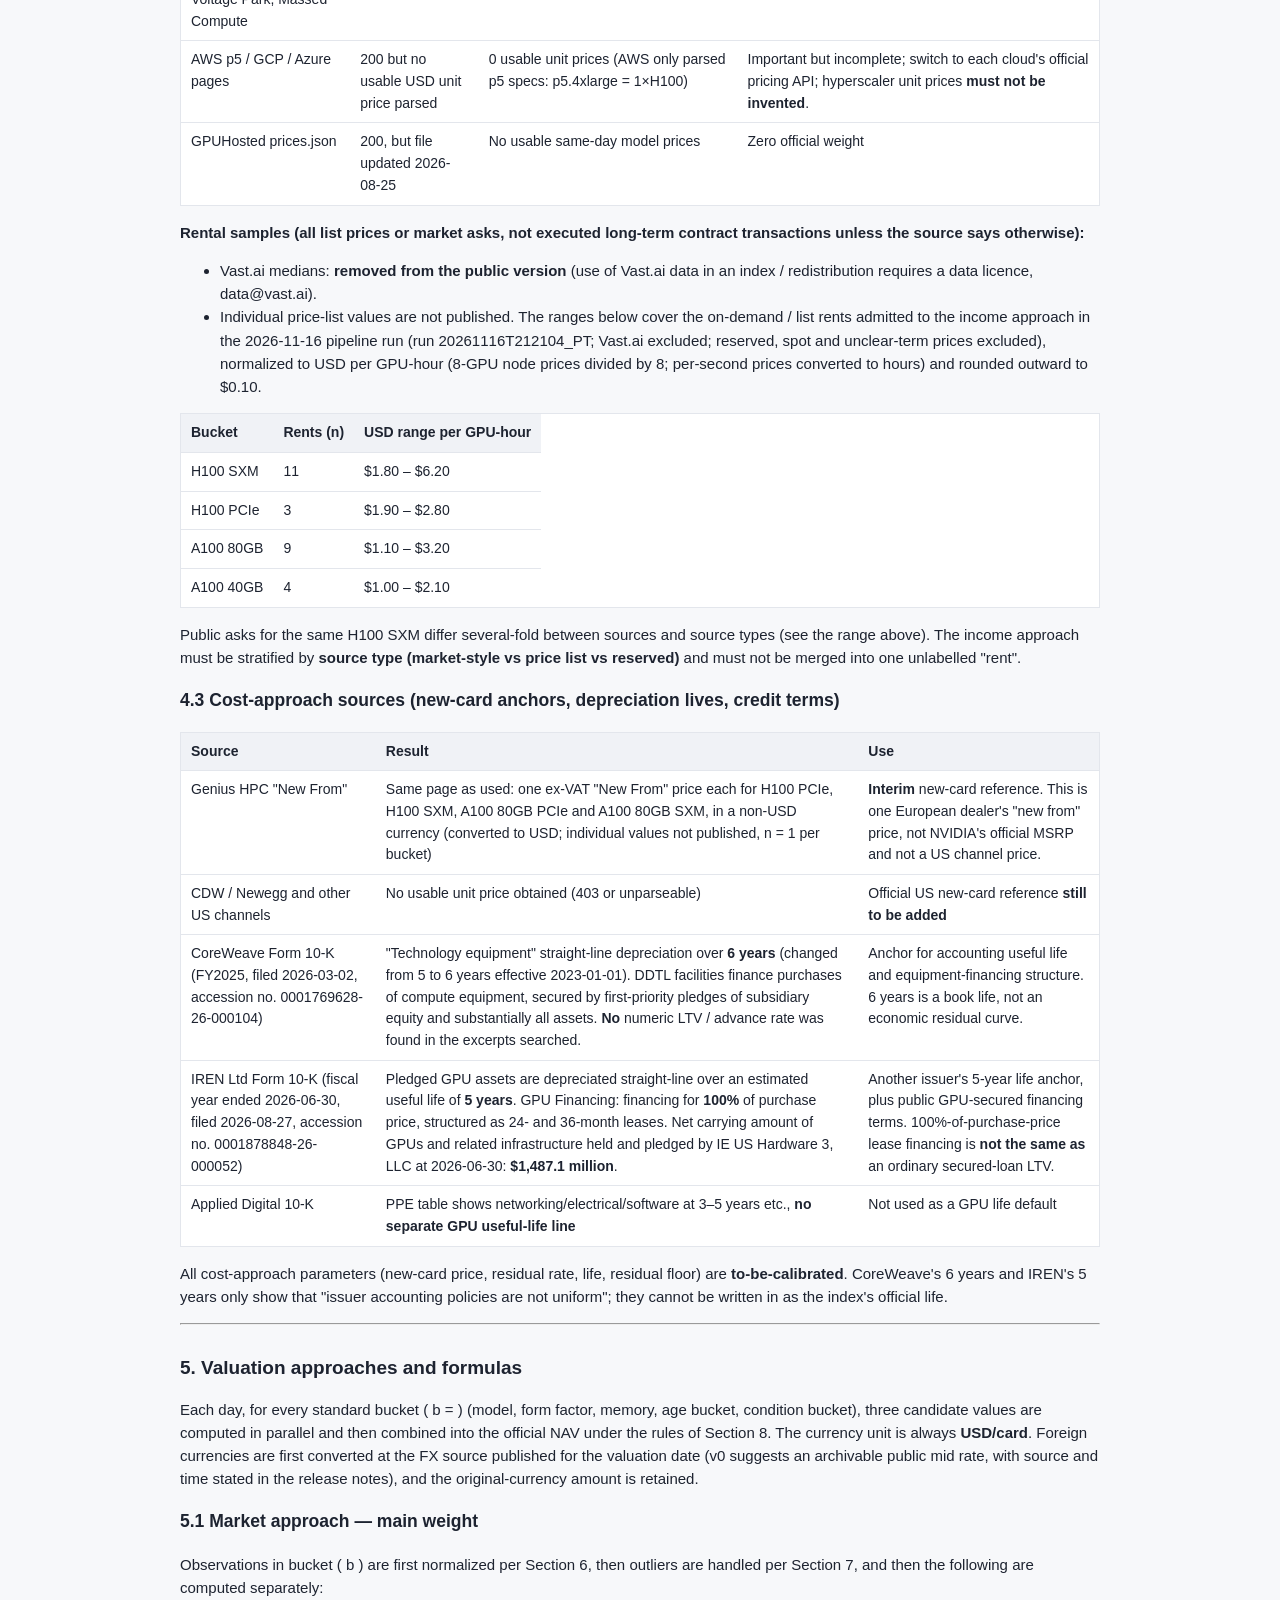
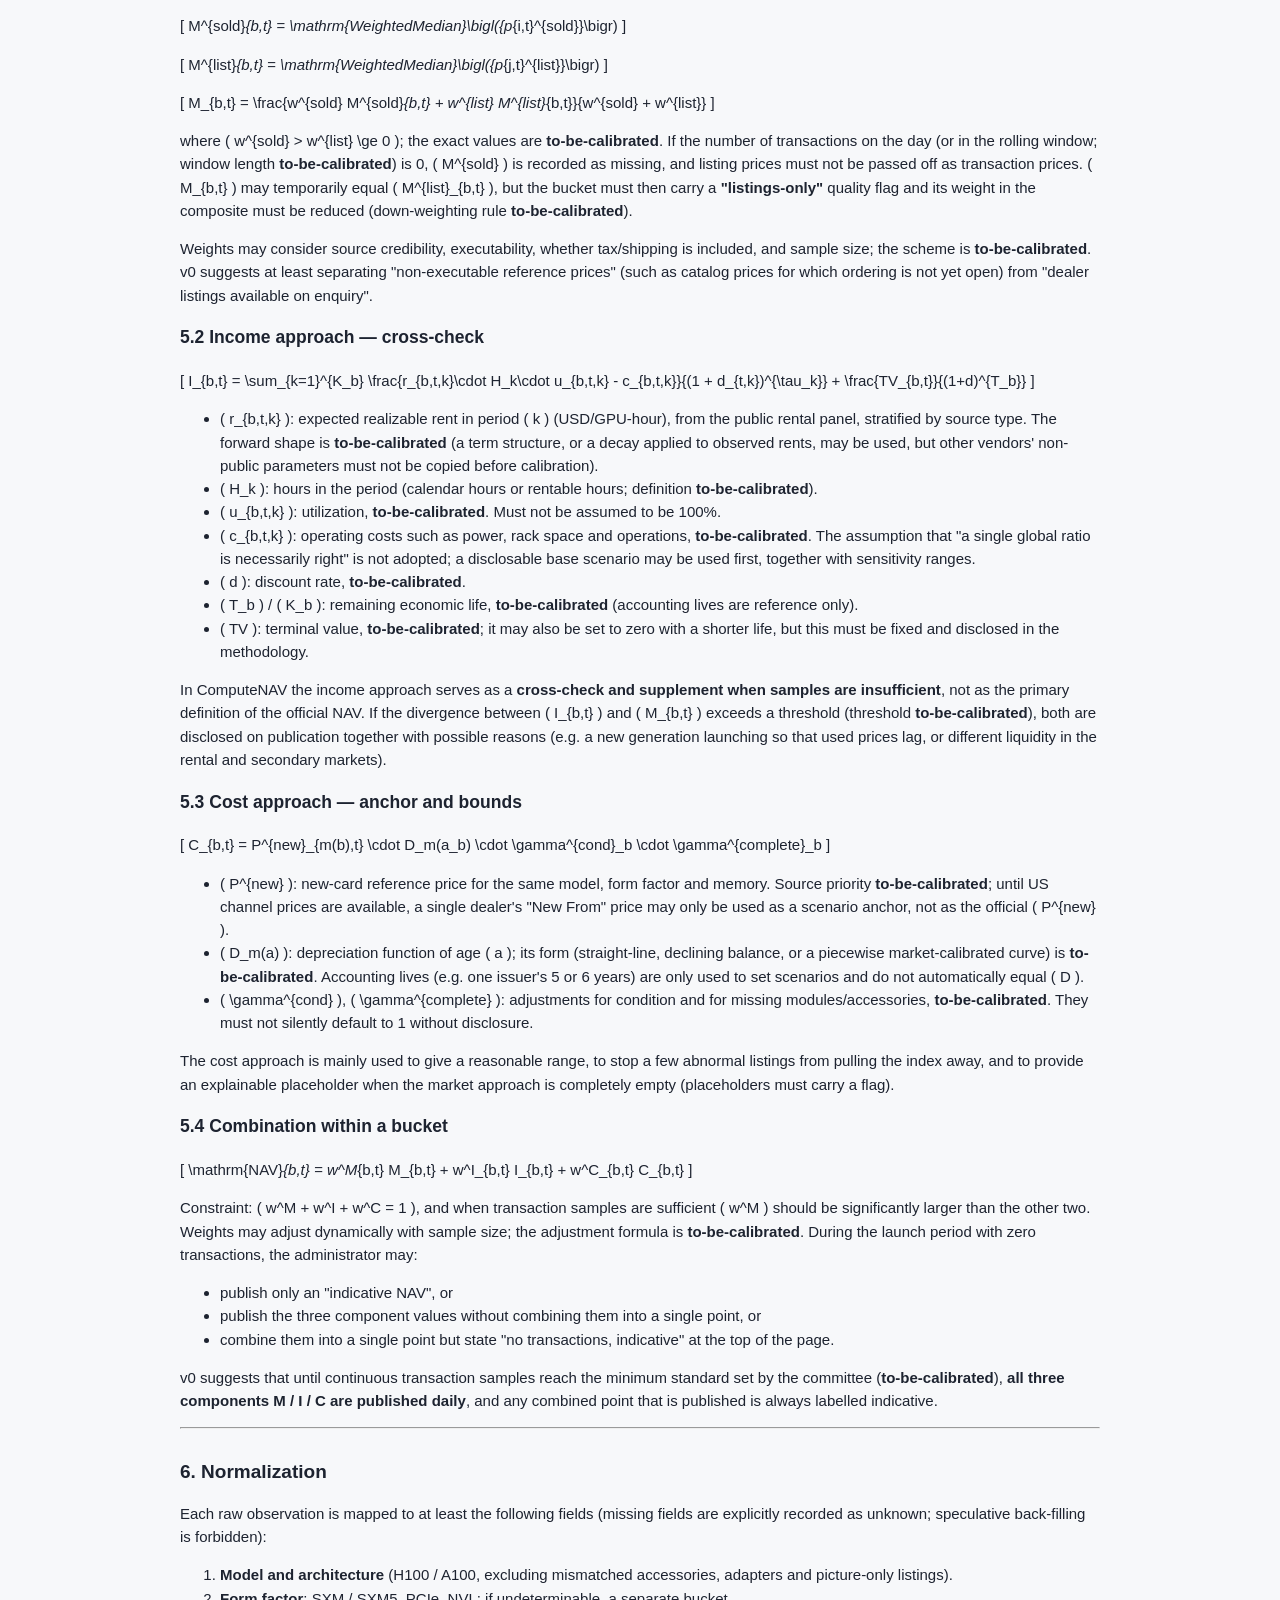
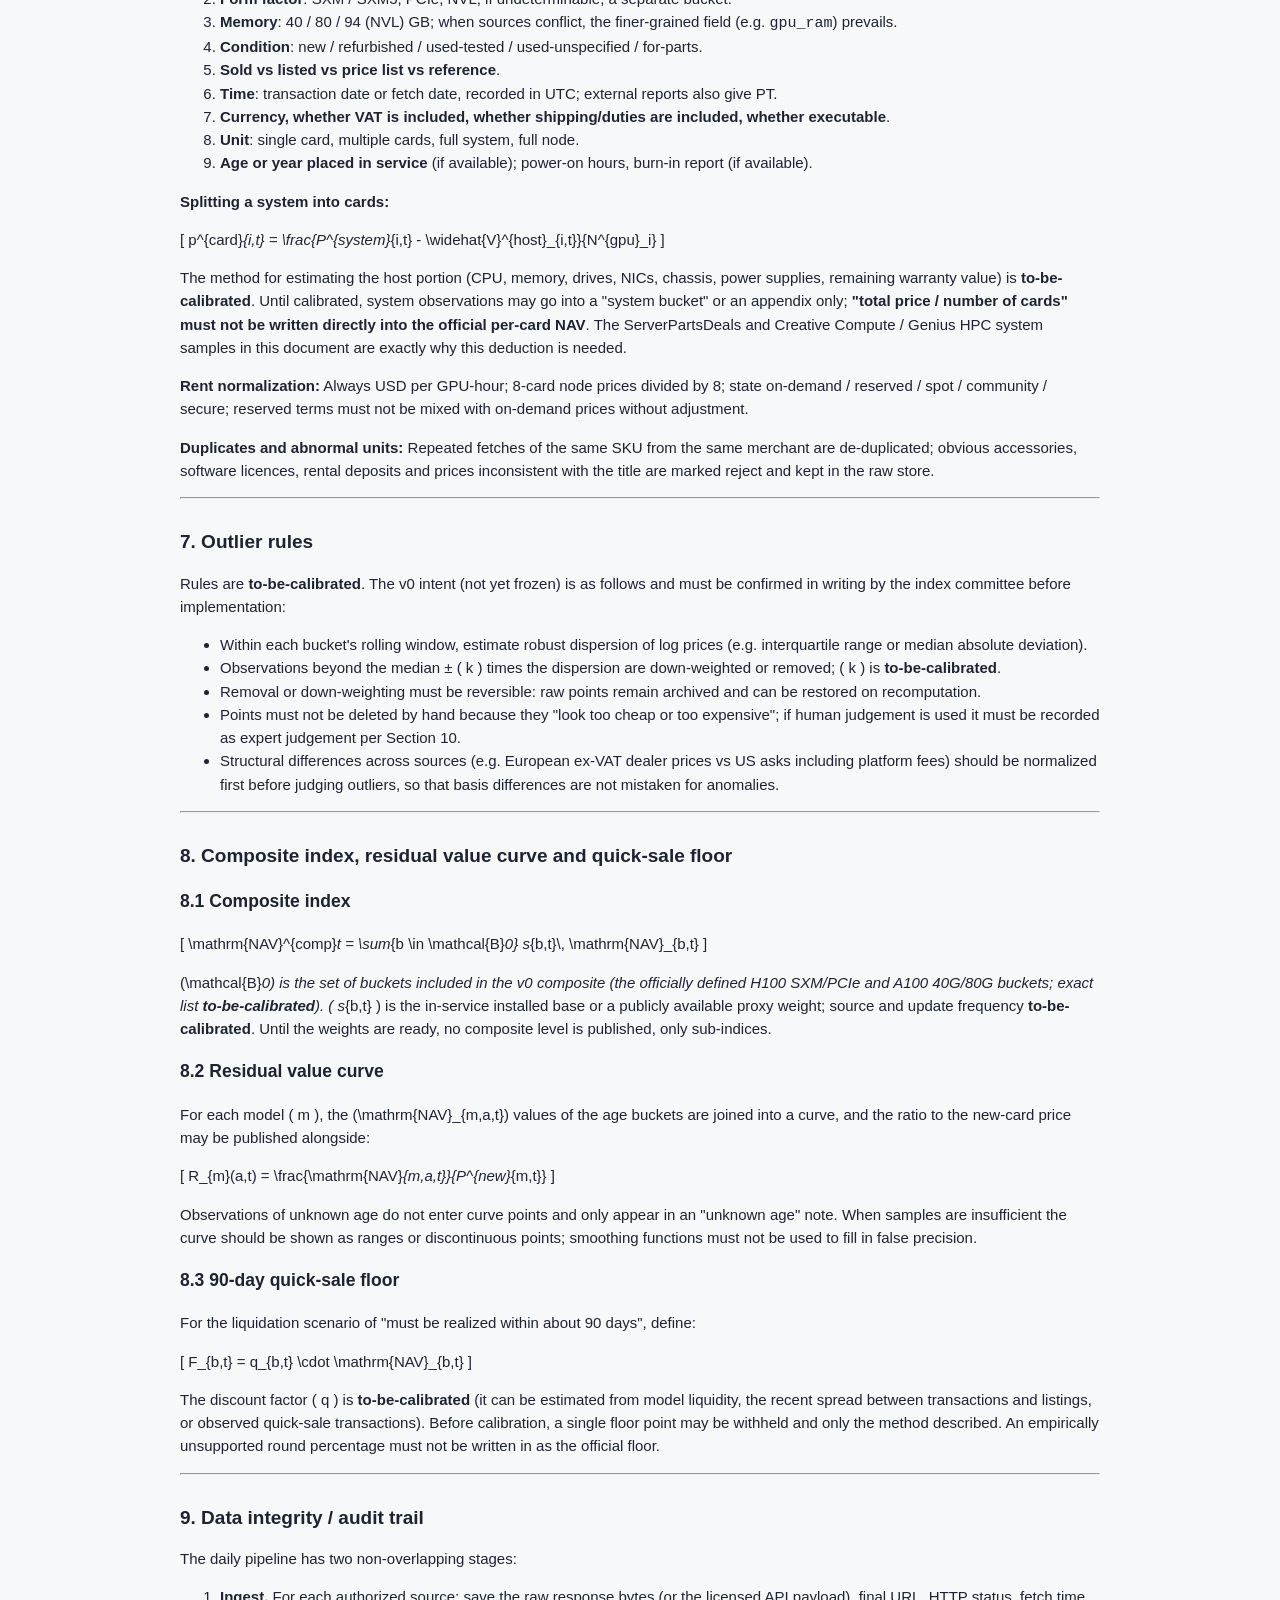
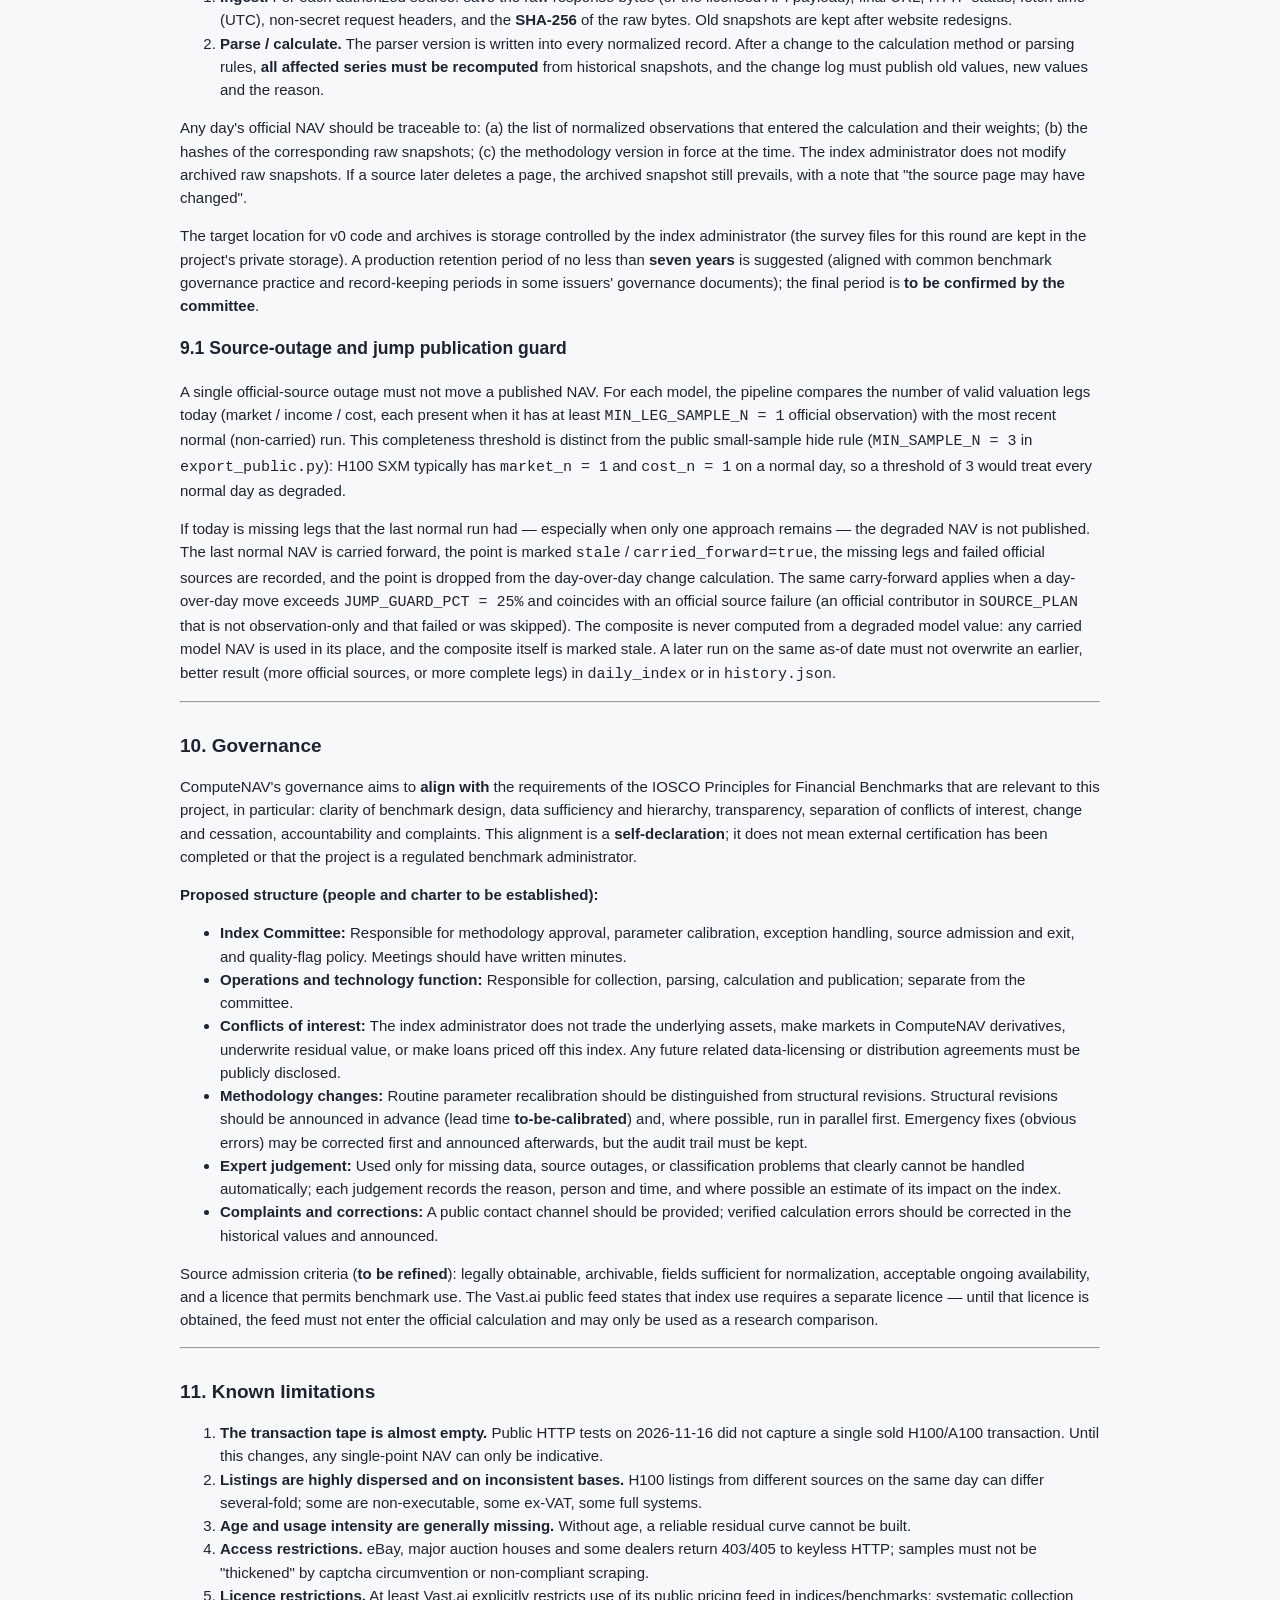
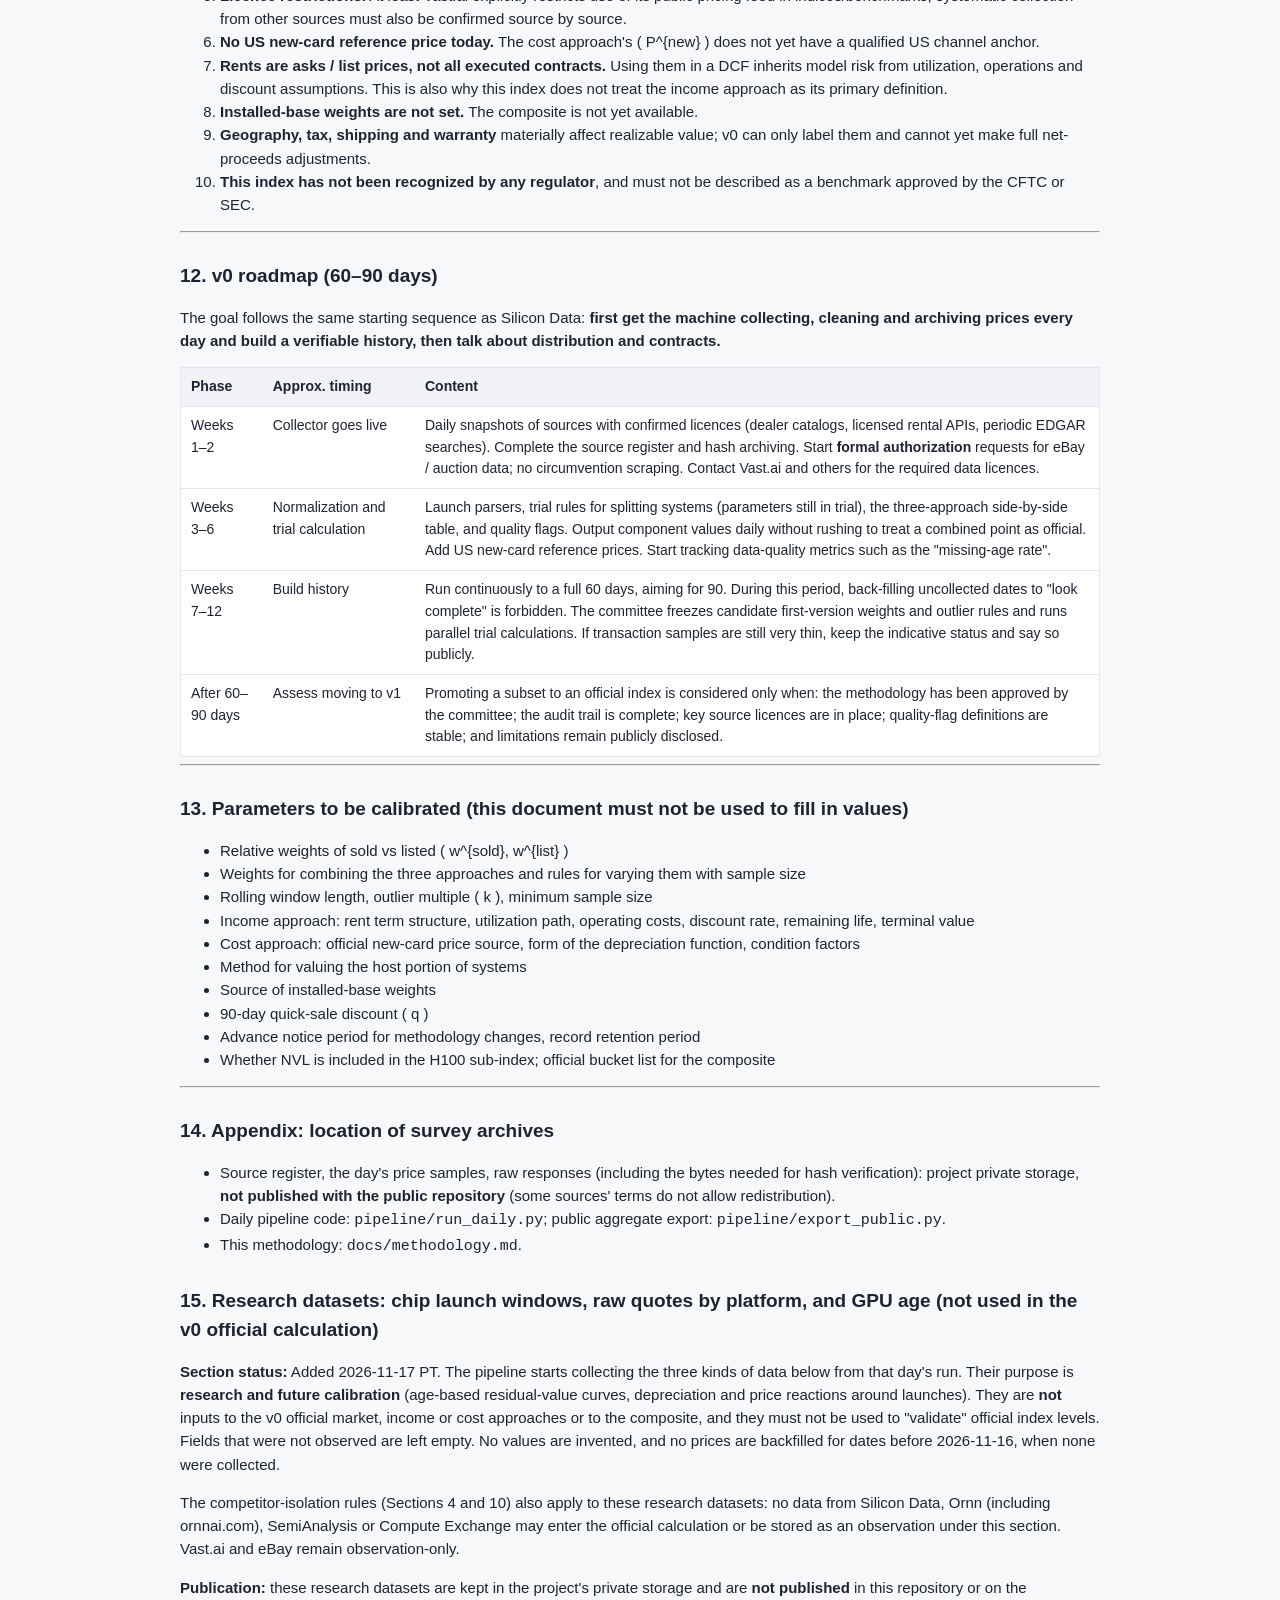
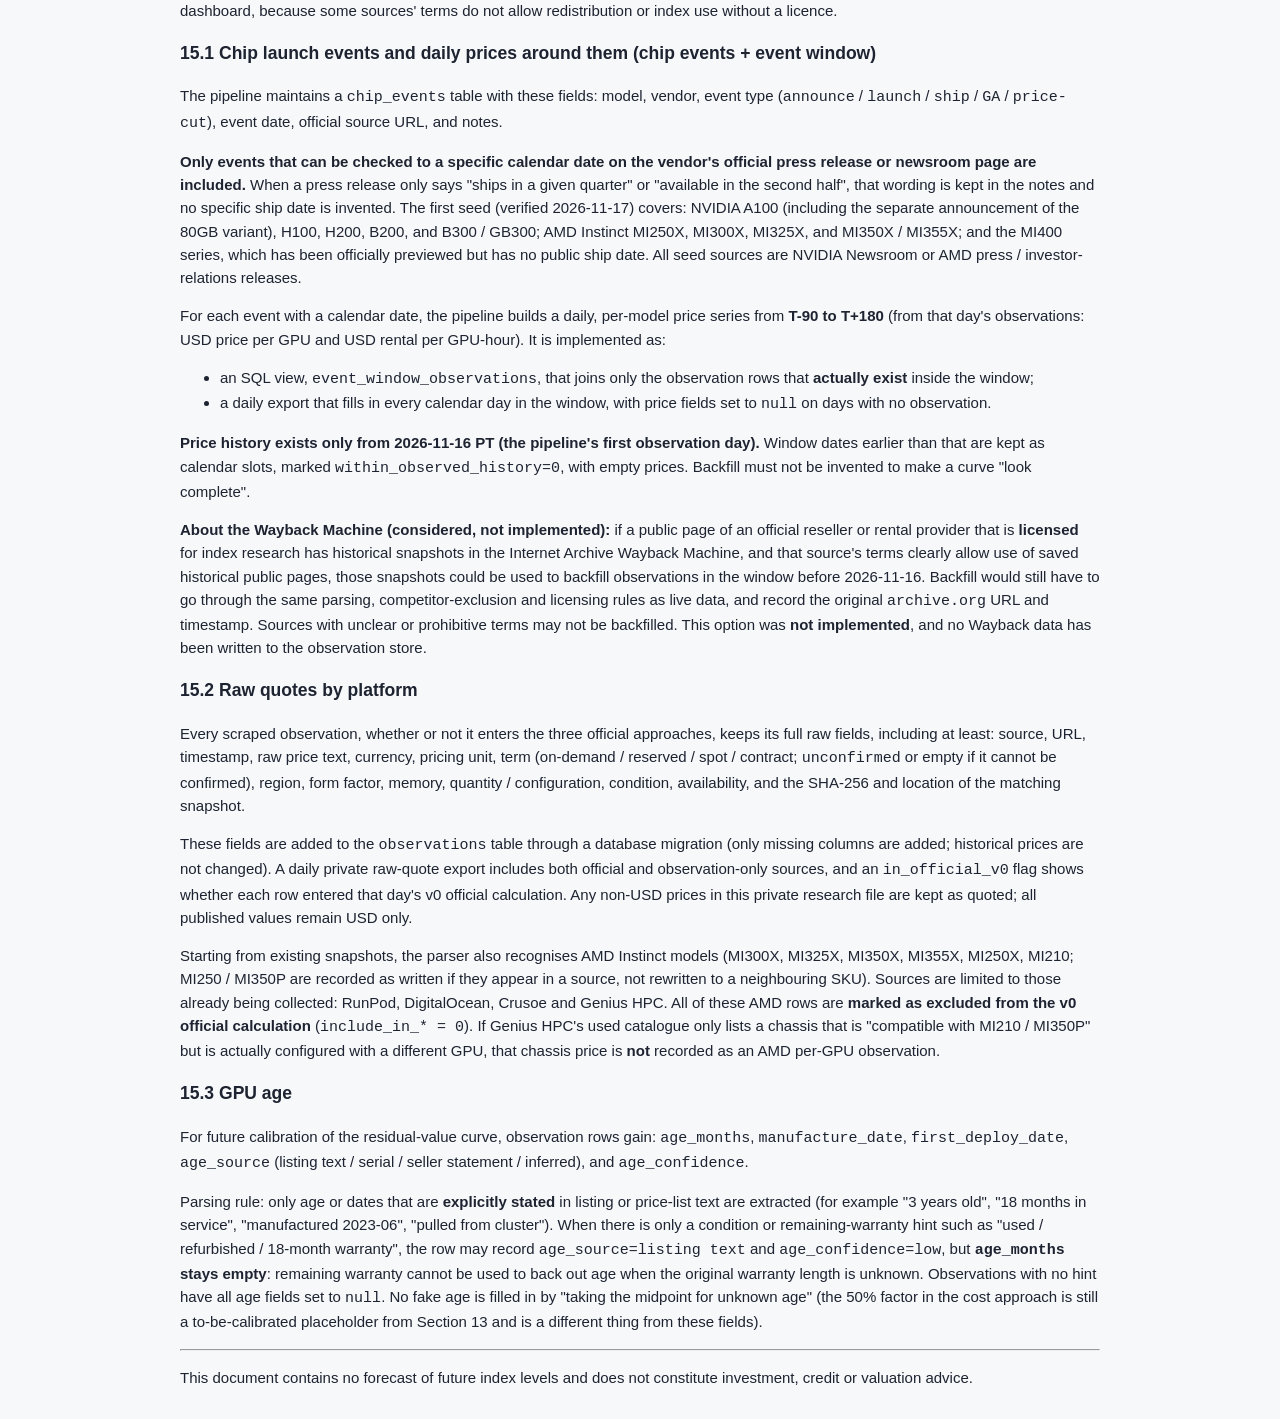
==== commit 9730866a: "Sync upstream publication guards; export stale fields; restore 11/23 morning history Copy run_daily." ====
--- a/docs/methodology.html
+++ b/docs/methodology.html
@@ -12,11 +12,11 @@
 <main><p><a href="index.html">← Back to dashboard</a></p>
 <h1 id="computenav-ai-nav-index-methodology-v0">ComputeNAV / AI NAV Index Methodology v0</h1>
 <blockquote>
-<p><strong>Public copy note:</strong> This document is an English translation of the project's internal methodology_v0.md (2026-11-16 PT). To respect data licences, this public version removes the Vast.ai figures, the eBay asking prices relayed by Mulligan, and private storage paths. All prices are shown in USD only (non-USD sources are converted at the day's FX rate), and individual listing / price-list values in Section 4 are replaced by USD ranges over at least 3 observations. Everything else is unchanged in substance. The public dashboard's daily calculation follows the "source admission criteria" in Section 10 and <strong>does not use Vast.ai data</strong>. In addition, the public data does not publish any method value with fewer than 3 observations (see the repository README). High-school student research project. Indicative data only. Not investment advice.</p>
+<p><strong>Public copy note:</strong> This document is an English translation of the project's internal methodology_v0.md (2026-11-16 PT; section 9.1 added 2026-11-24 PT). To respect data licences, this public version removes the Vast.ai figures, the eBay asking prices relayed by Mulligan, and private storage paths. All prices are shown in USD only (non-USD sources are converted at the day's FX rate), and individual listing / price-list values in Section 4 are replaced by USD ranges over at least 3 observations. Everything else is unchanged in substance. The public dashboard's daily calculation follows the "source admission criteria" in Section 10 and <strong>does not use Vast.ai data</strong>. In addition, the public data does not publish any method value with fewer than 3 observations (see the repository README). High-school student research project. Indicative data only. Not investment advice.</p>
 </blockquote>
 <p><strong>Document status:</strong> Draft for review; not an effective benchmark document<br />
 <strong>Version:</strong> v0.1-draft<br />
-<strong>Date:</strong> 2026-11-16 (Pacific Time, PT)<br />
+<strong>Date:</strong> 2026-11-16 (Pacific Time, PT); section 9.1 added 2026-11-24 PT<br />
 <strong>Preparation note:</strong> This document is based on same-day tests of public data sources from an isolated environment (HTTP GET/POST, no login and no circumvention). All prices and counts are the results captured that day. Listing prices not verified as transactions are always labelled "listed" and are never treated as realized transactions. Parameters that have not been calibrated are always labelled <strong>to-be-calibrated</strong>; no values are invented.</p>
 <hr />
 <h2 id="1-index-definition">1. Index definition</h2>
@@ -549,6 +549,9 @@
 </ol>
 <p>Any day's official NAV should be traceable to: (a) the list of normalized observations that entered the calculation and their weights; (b) the hashes of the corresponding raw snapshots; (c) the methodology version in force at the time. The index administrator does not modify archived raw snapshots. If a source later deletes a page, the archived snapshot still prevails, with a note that "the source page may have changed".</p>
 <p>The target location for v0 code and archives is storage controlled by the index administrator (the survey files for this round are kept in the project's private storage). A production retention period of no less than <strong>seven years</strong> is suggested (aligned with common benchmark governance practice and record-keeping periods in some issuers' governance documents); the final period is <strong>to be confirmed by the committee</strong>.</p>
+<h3 id="91-source-outage-and-jump-publication-guard">9.1 Source-outage and jump publication guard</h3>
+<p>A single official-source outage must not move a published NAV. For each model, the pipeline compares the number of valid valuation legs today (market / income / cost, each present when it has at least <code>MIN_LEG_SAMPLE_N = 1</code> official observation) with the most recent normal (non-carried) run. This completeness threshold is distinct from the public small-sample hide rule (<code>MIN_SAMPLE_N = 3</code> in <code>export_public.py</code>): H100 SXM typically has <code>market_n = 1</code> and <code>cost_n = 1</code> on a normal day, so a threshold of 3 would treat every normal day as degraded.</p>
+<p>If today is missing legs that the last normal run had — especially when only one approach remains — the degraded NAV is not published. The last normal NAV is carried forward, the point is marked <code>stale</code> / <code>carried_forward=true</code>, the missing legs and failed official sources are recorded, and the point is dropped from the day-over-day change calculation. The same carry-forward applies when a day-over-day move exceeds <code>JUMP_GUARD_PCT = 25%</code> and coincides with an official source failure (an official contributor in <code>SOURCE_PLAN</code> that is not observation-only and that failed or was skipped). The composite is never computed from a degraded model value: any carried model NAV is used in its place, and the composite itself is marked stale. A later run on the same as-of date must not overwrite an earlier, better result (more official sources, or more complete legs) in <code>daily_index</code> or in <code>history.json</code>.</p>
 <hr />
 <h2 id="10-governance">10. Governance</h2>
 <p>ComputeNAV's governance aims to <strong>align with</strong> the requirements of the IOSCO Principles for Financial Benchmarks that are relevant to this project, in particular: clarity of benchmark design, data sufficiency and hierarchy, transparency, separation of conflicts of interest, change and cessation, accountability and complaints. This alignment is a <strong>self-declaration</strong>; it does not mean external certification has been completed or that the project is a regulated benchmark administrator.</p>
--- a/docs/assets/style.css
+++ b/docs/assets/style.css
@@ -37,3 +37,8 @@
 a{color:var(--accent)}
 #breakdown td:last-child{min-width:220px}
 td.num .skip{white-space:normal;display:inline-block;max-width:9em;text-align:right}
+
+.badge.stale{display:inline-block;margin-left:8px;vertical-align:middle;background:var(--warnbg);border:1px solid #f0b54a;color:var(--warn);font-weight:700;border-radius:999px;padding:2px 10px;font-size:12px;letter-spacing:.01em}
+.metric .l .badge.stale{margin-left:0;margin-top:6px;display:inline-block}
+.dod{font-size:13px;font-weight:600;margin:4px 0 2px;color:var(--muted);font-variant-numeric:tabular-nums}
+.dod.skipped{font-weight:600;color:var(--warn)}
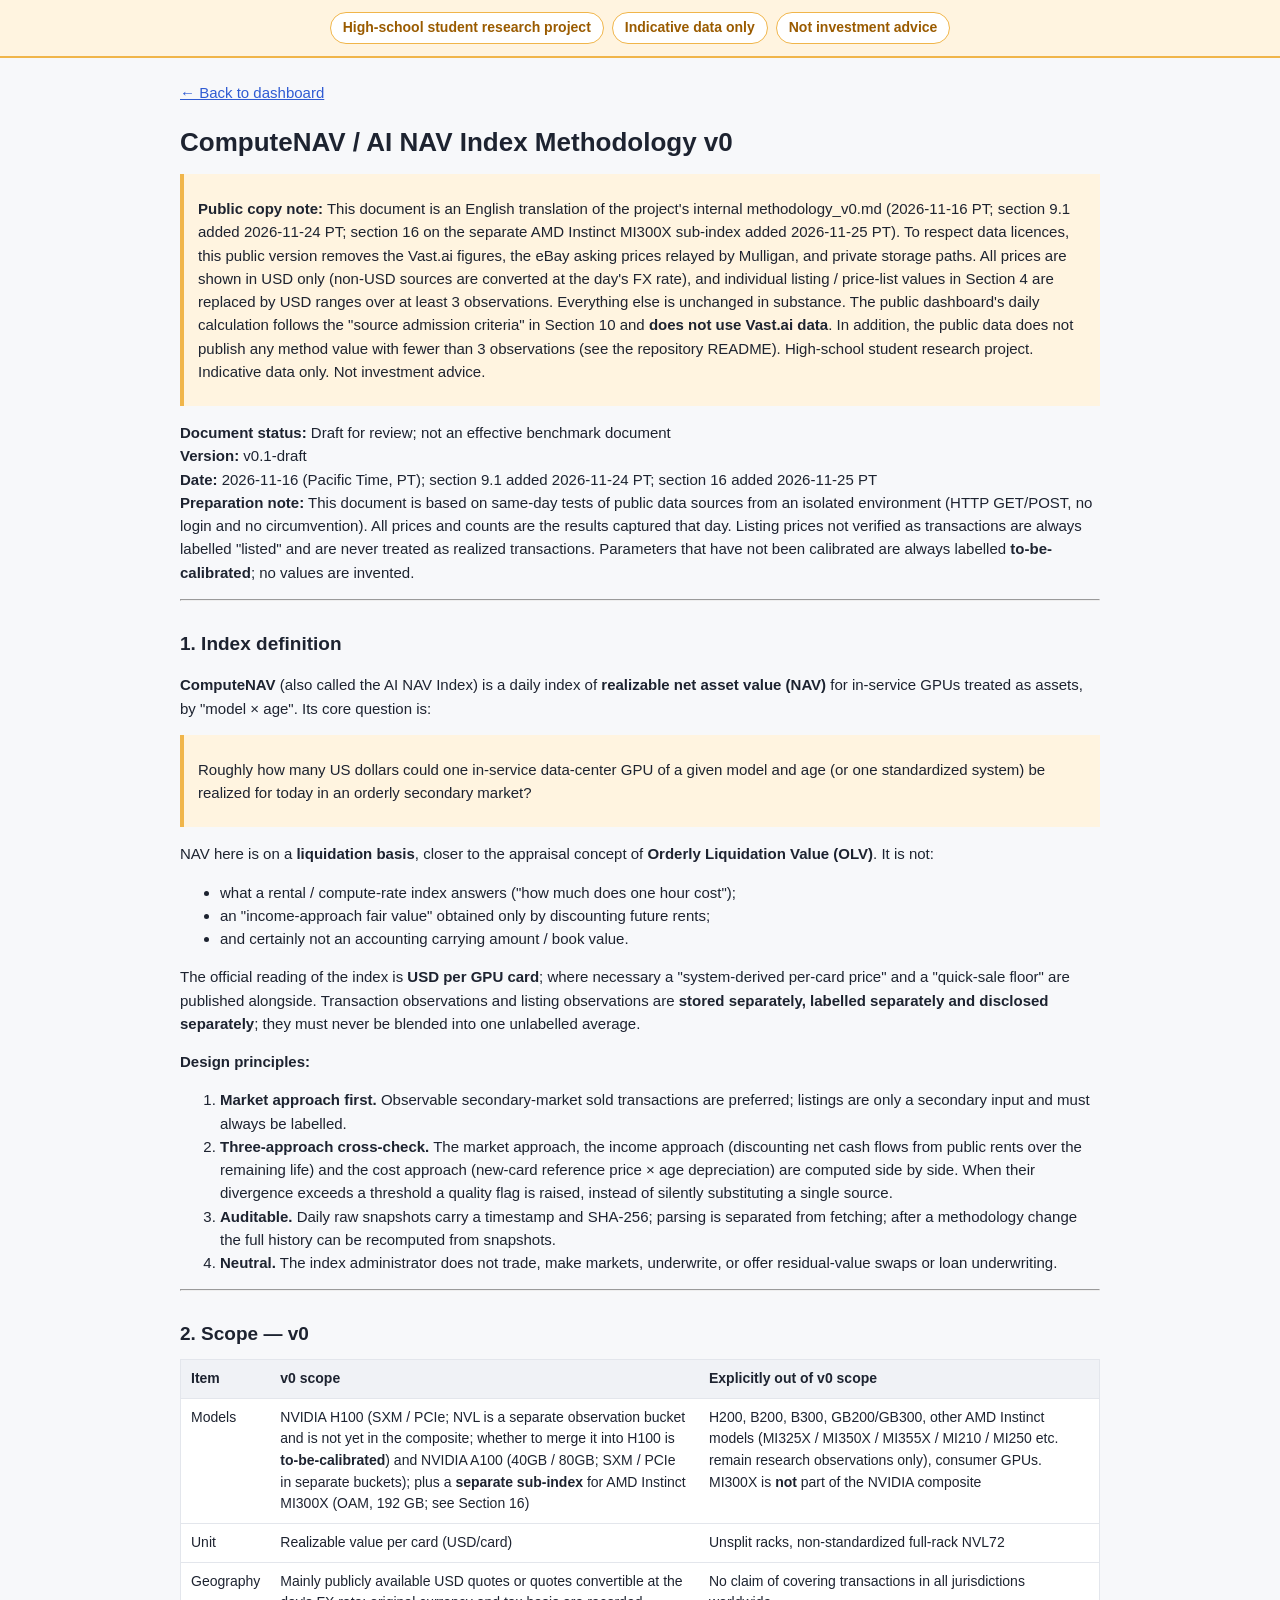
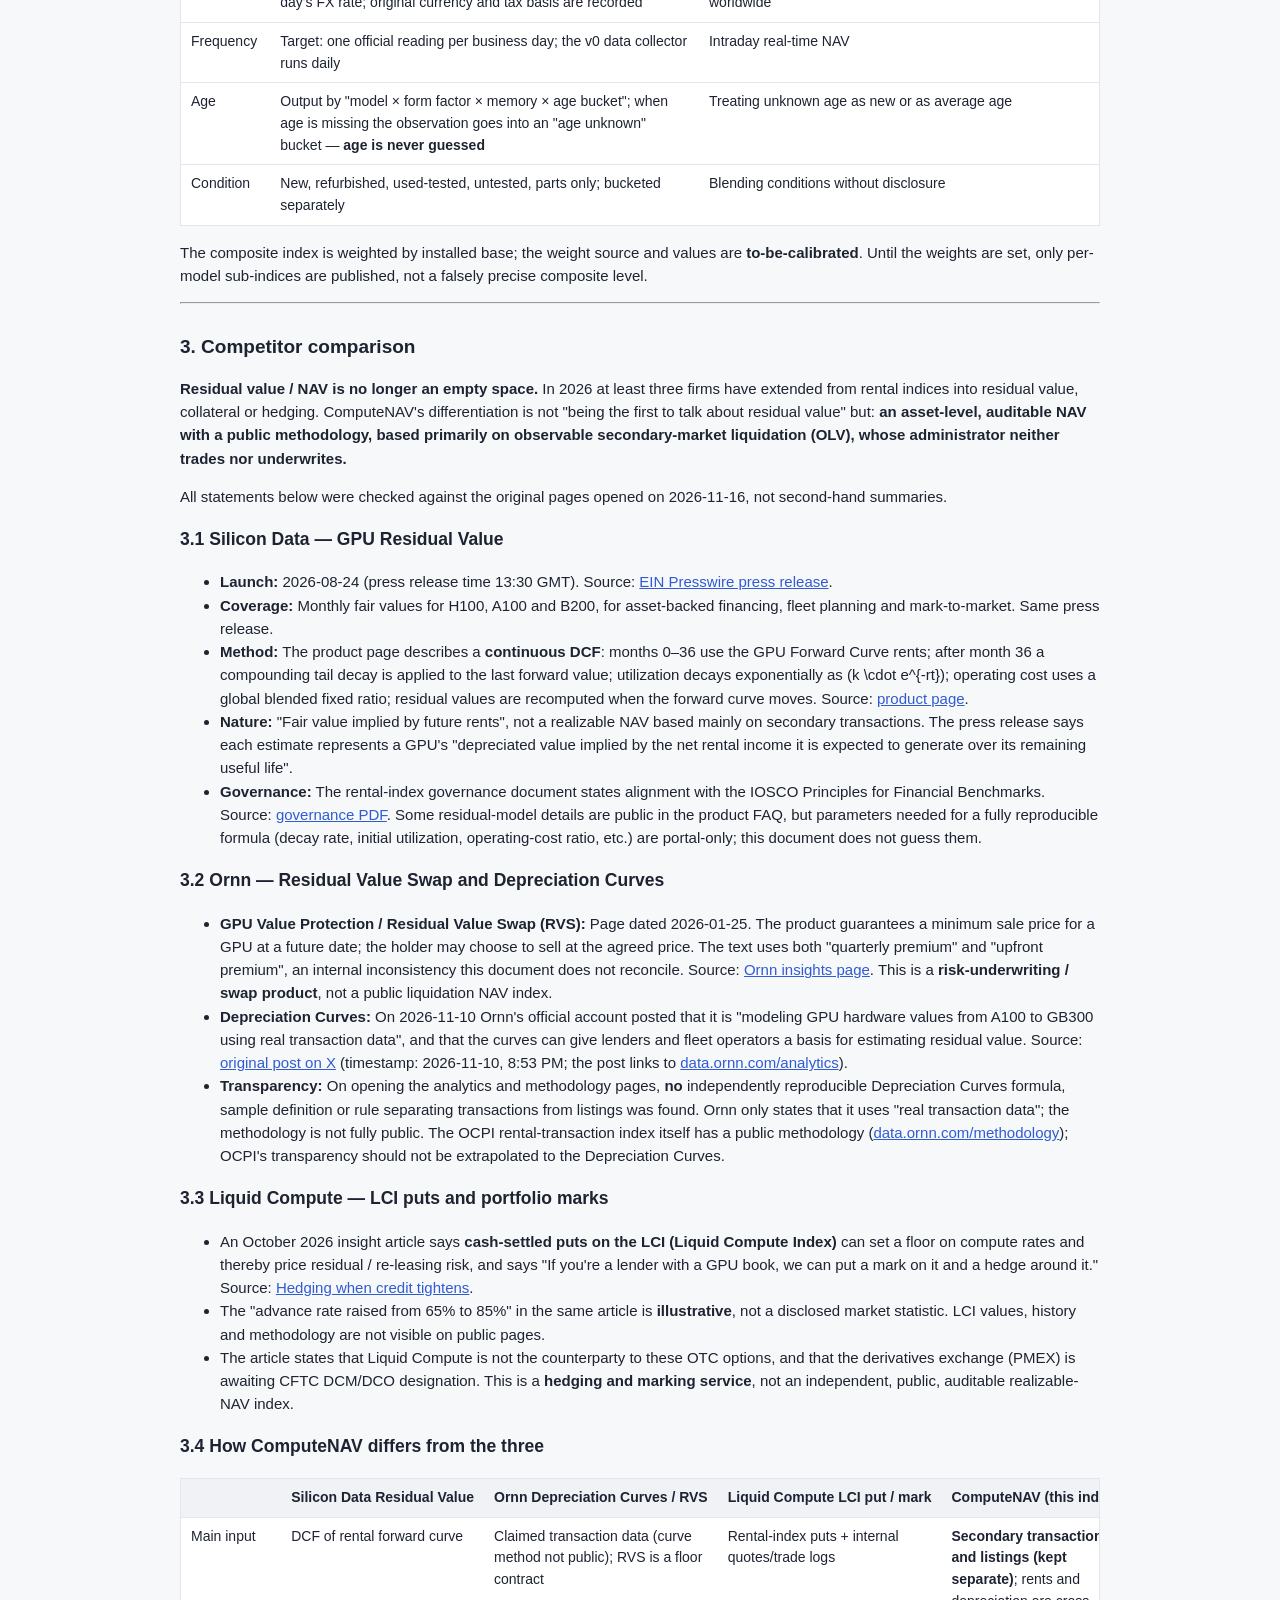
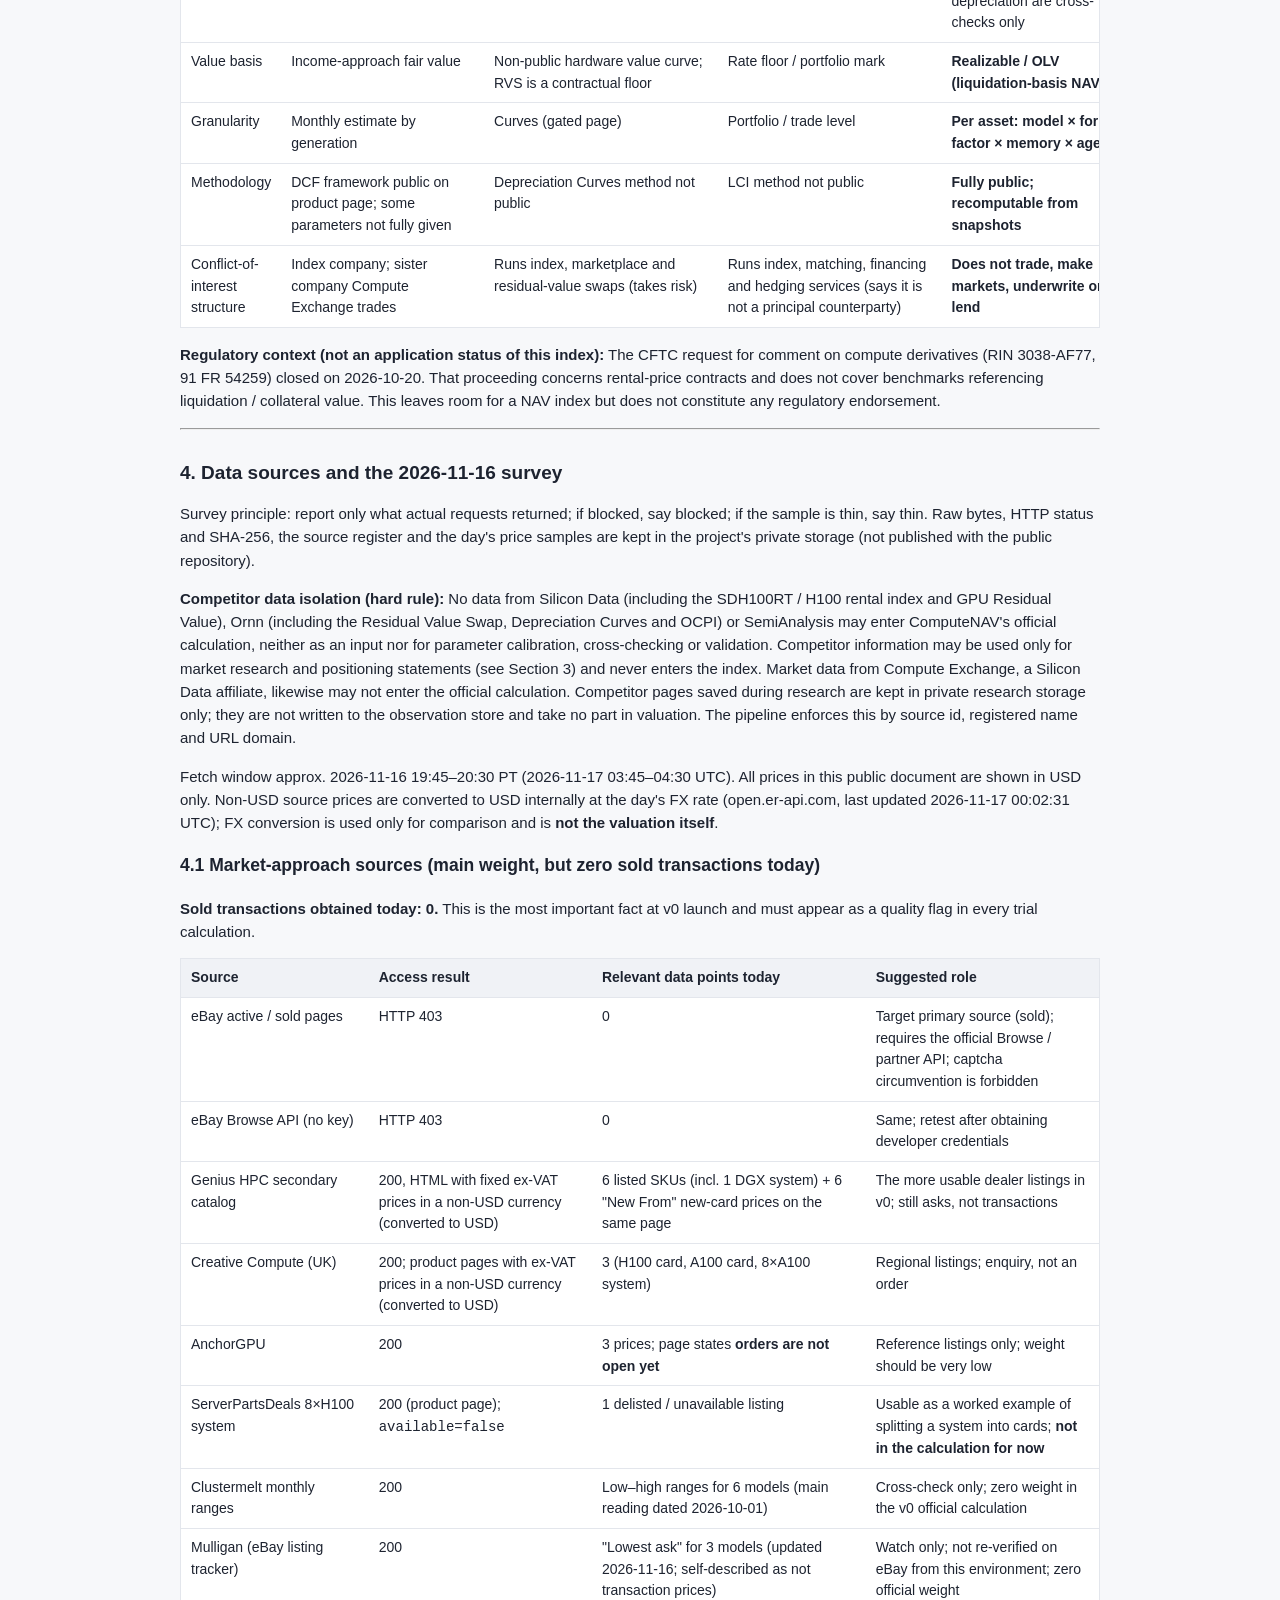
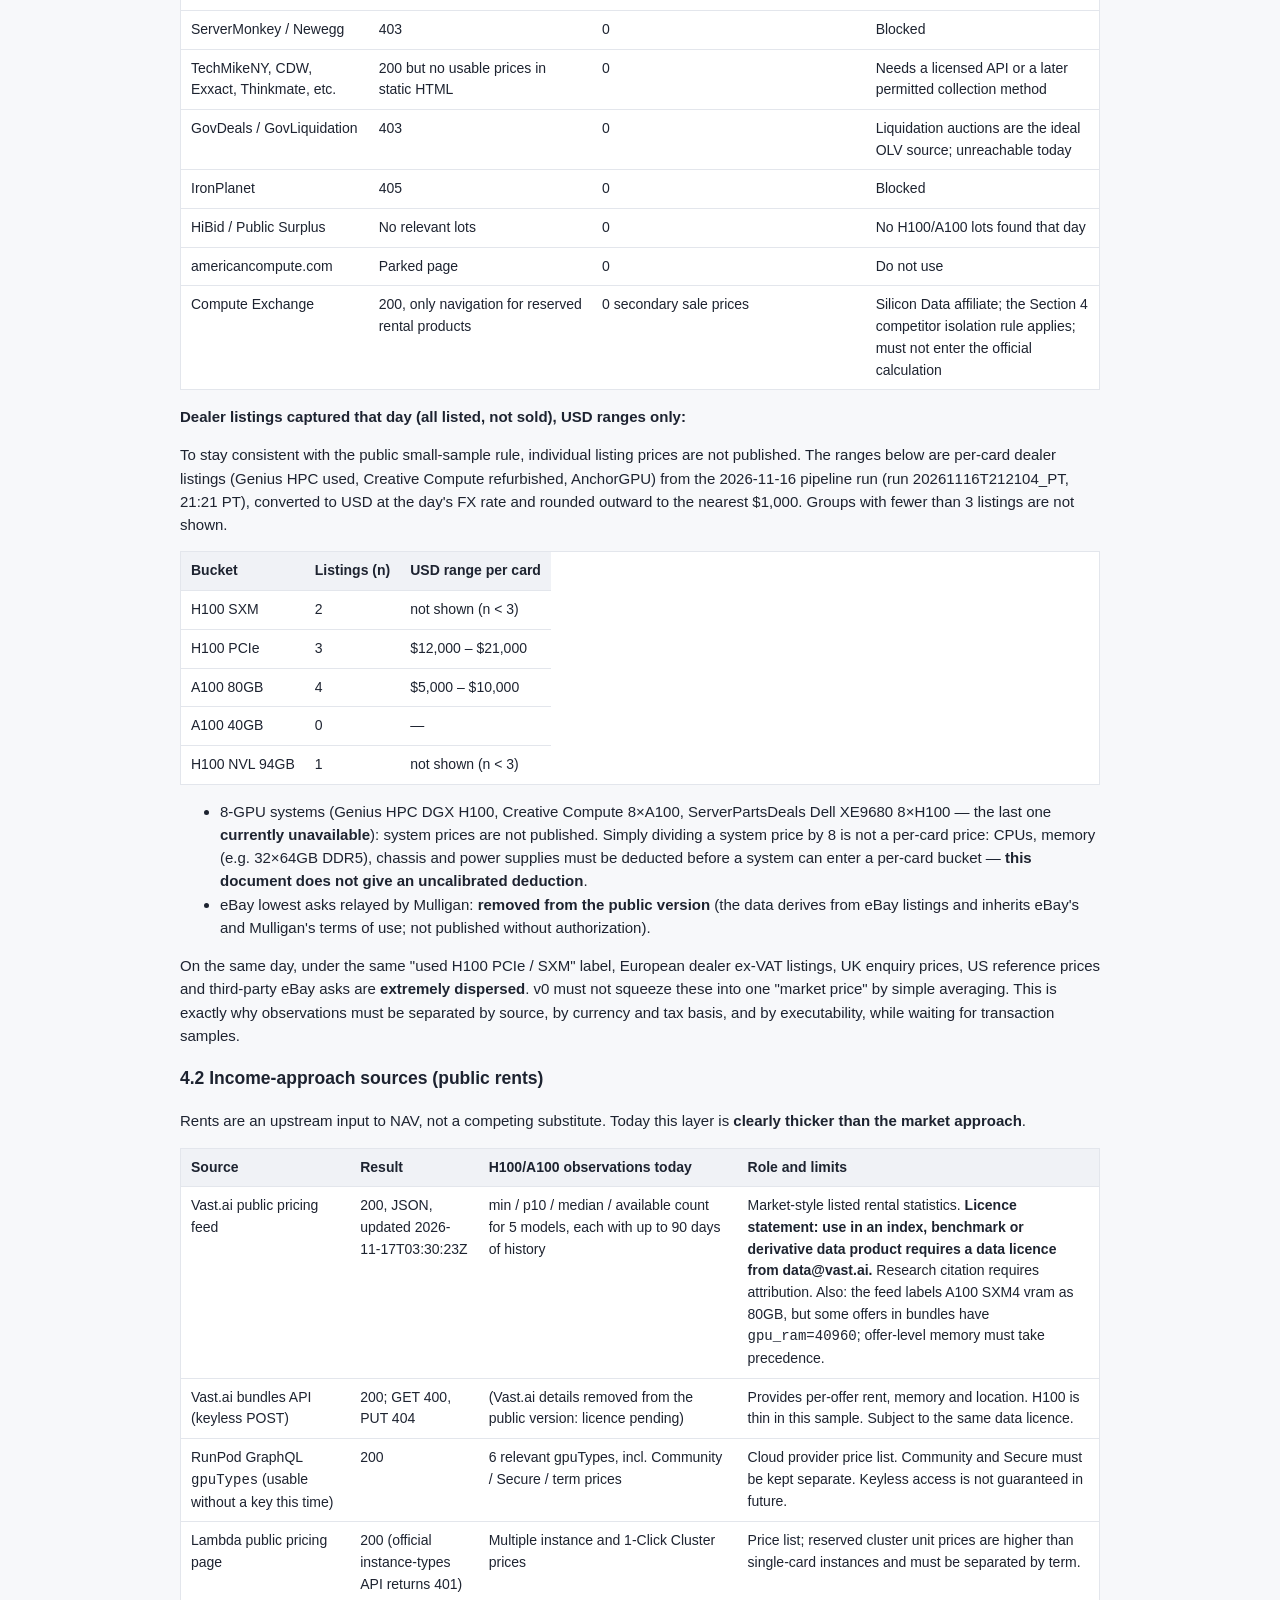
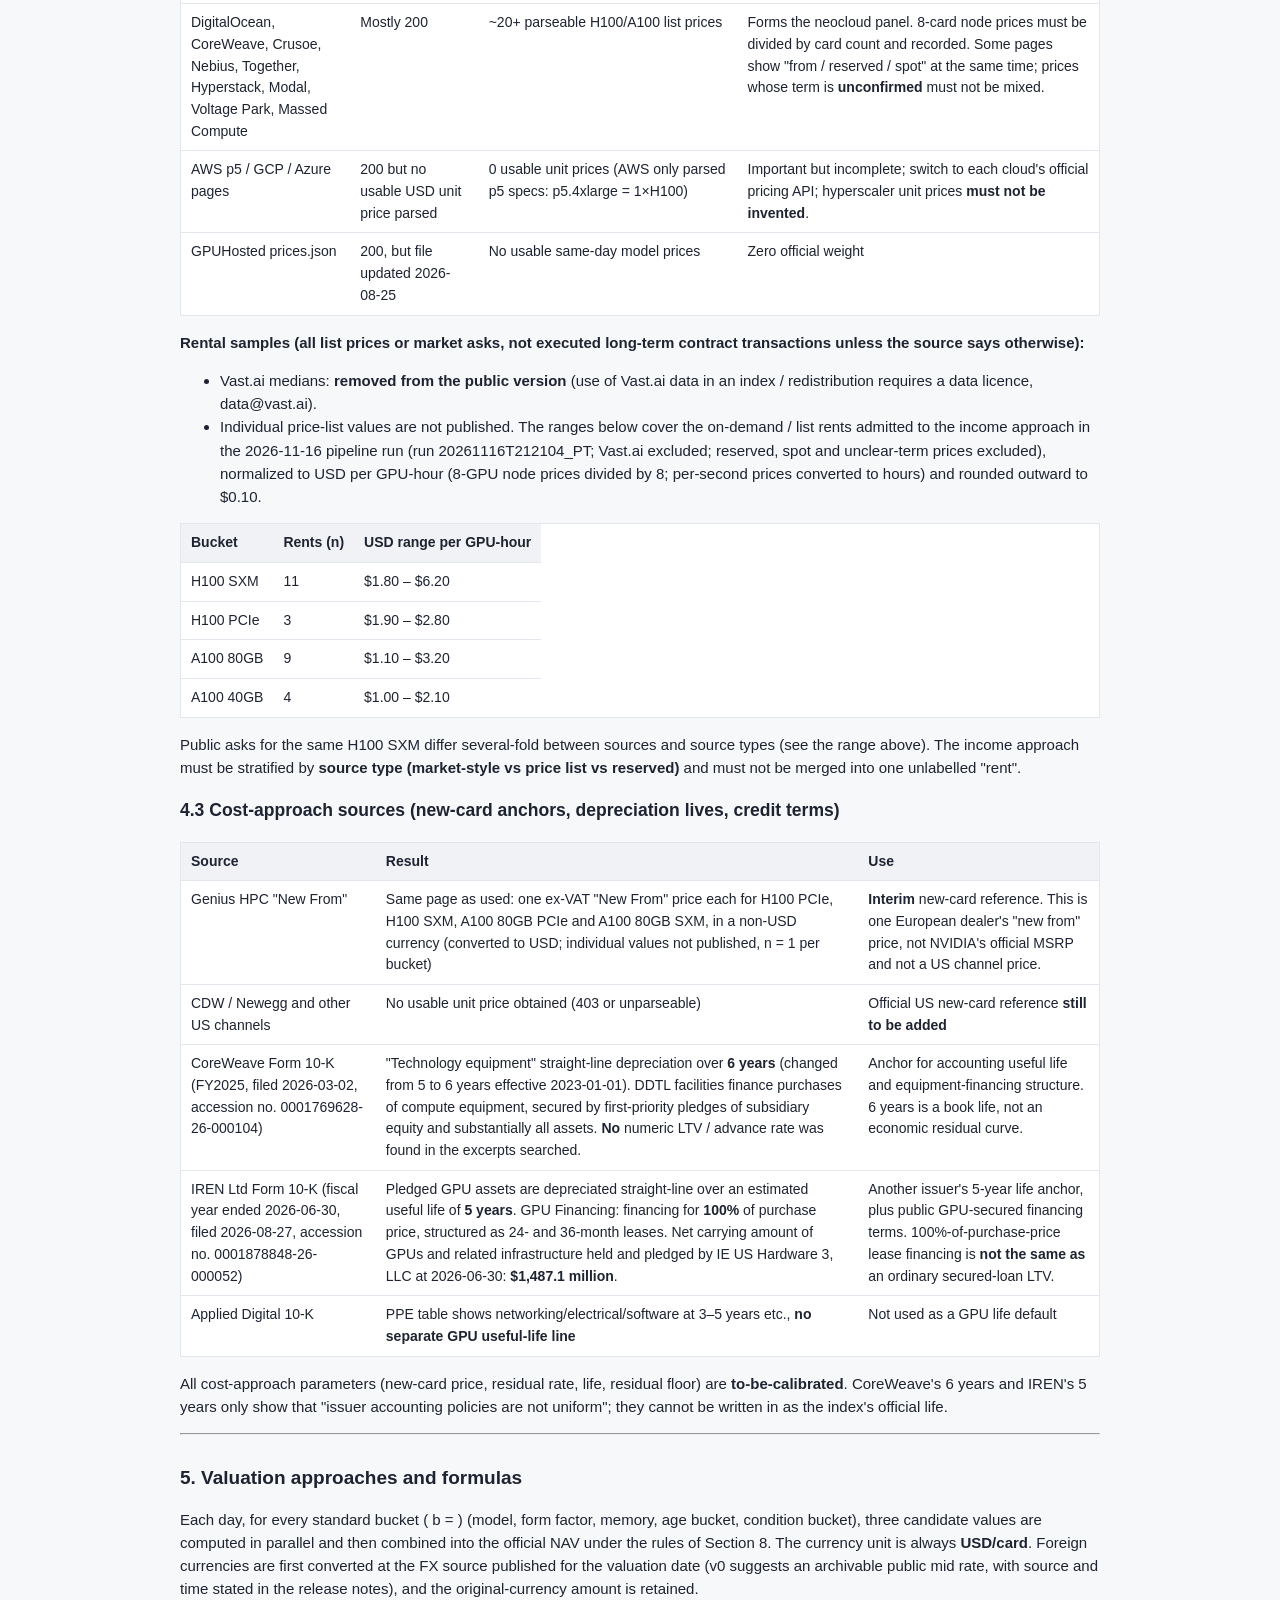
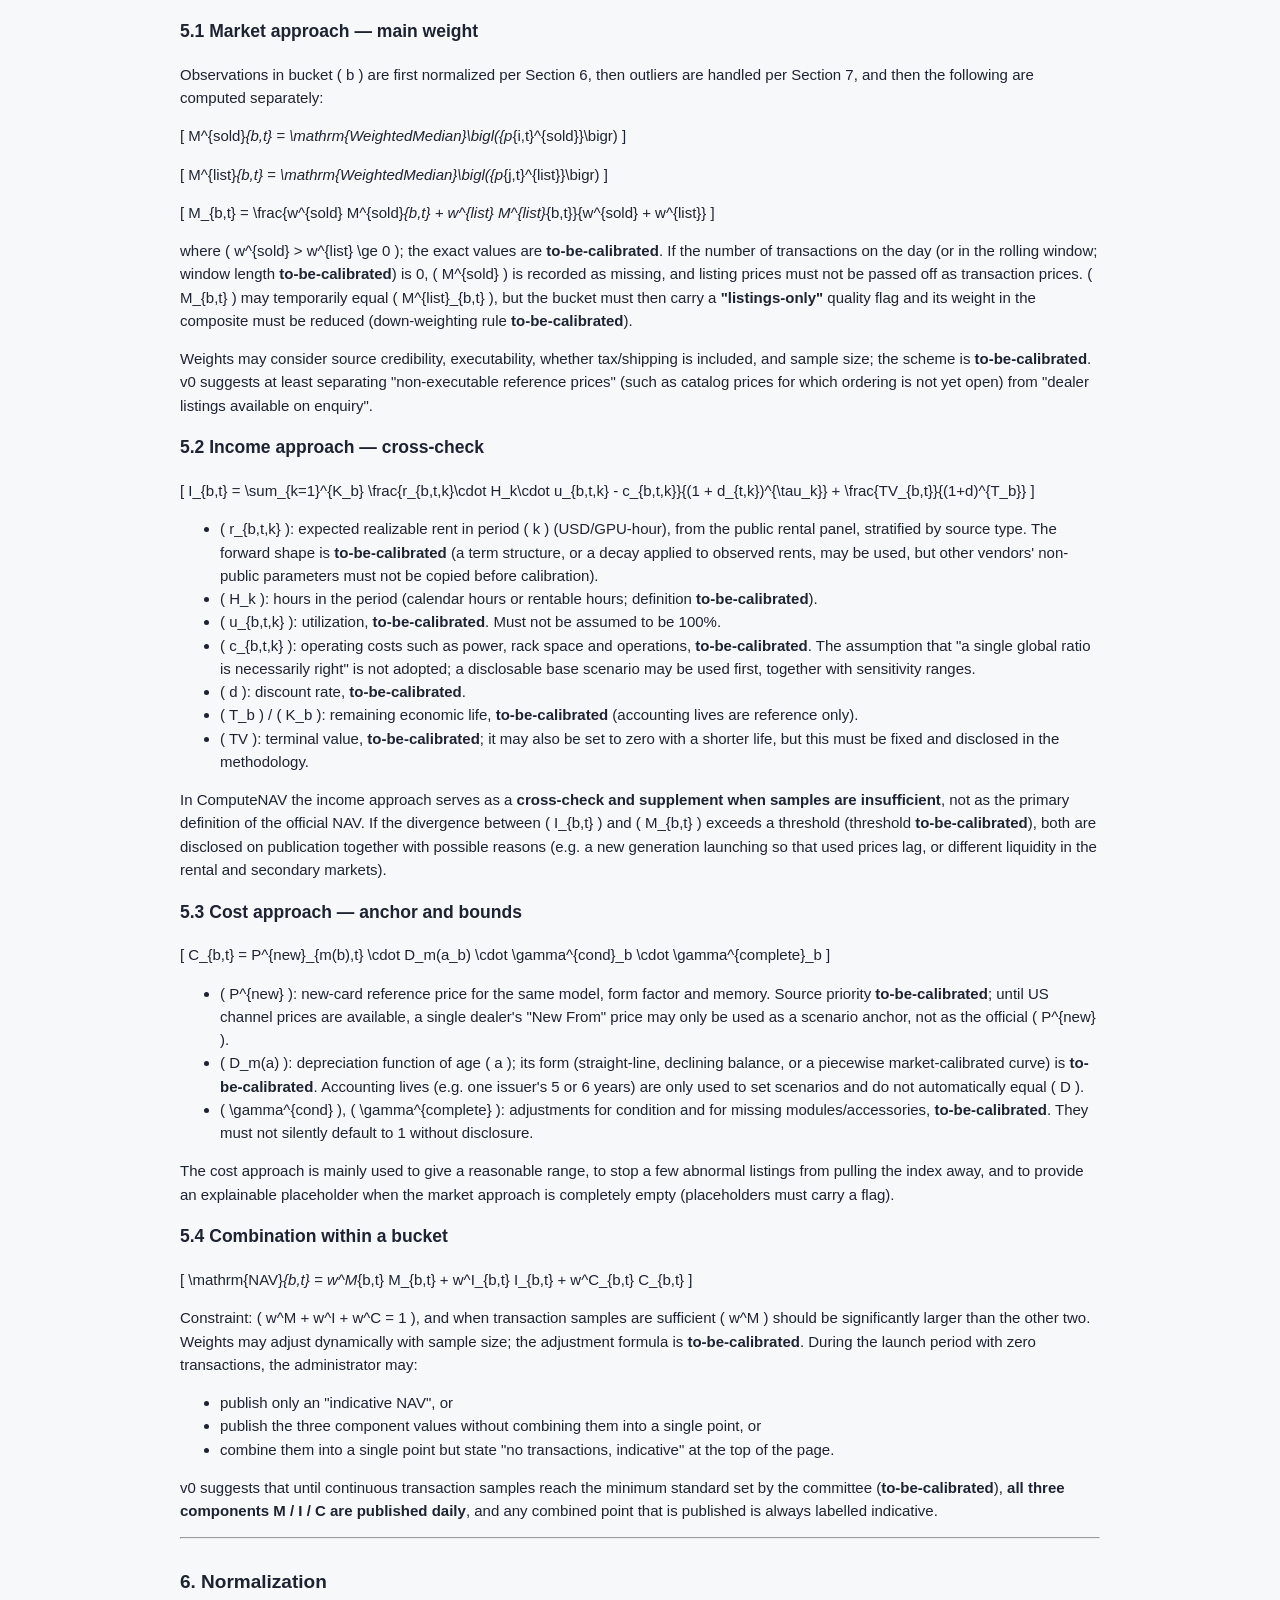
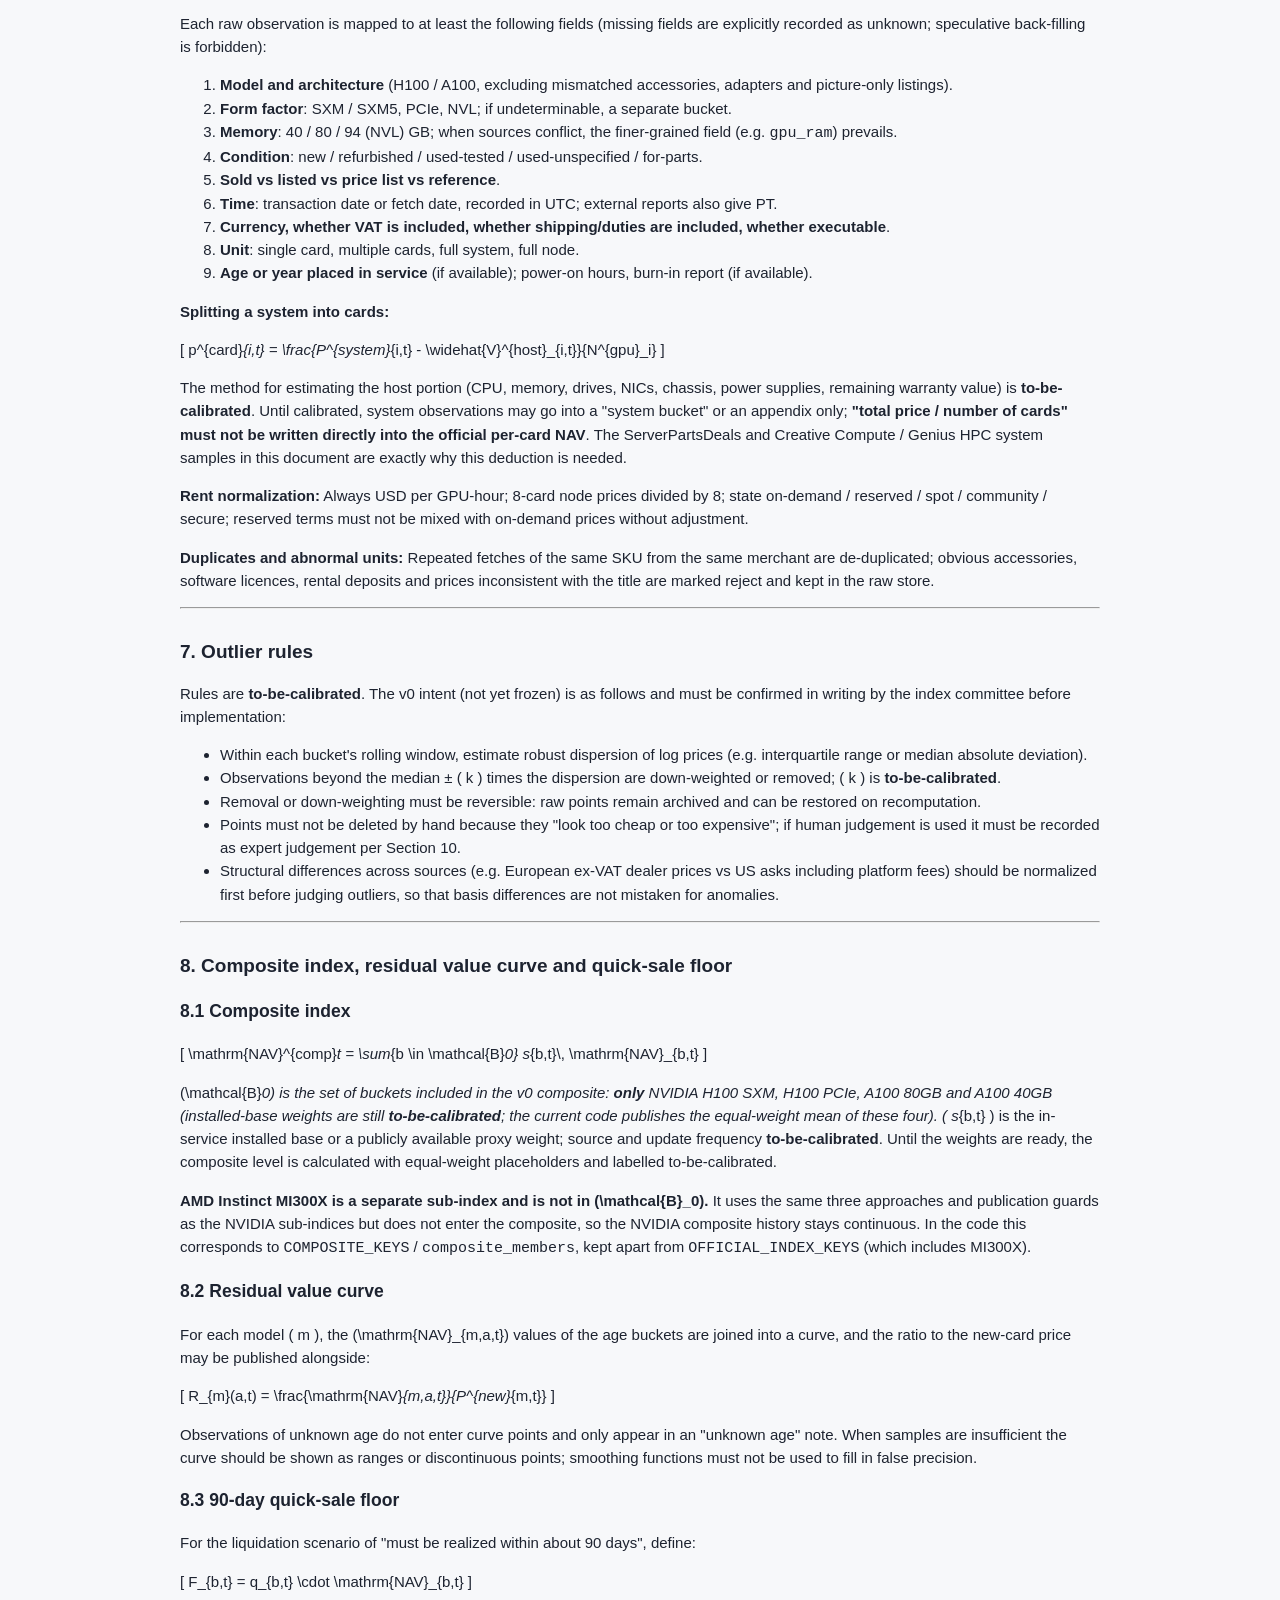
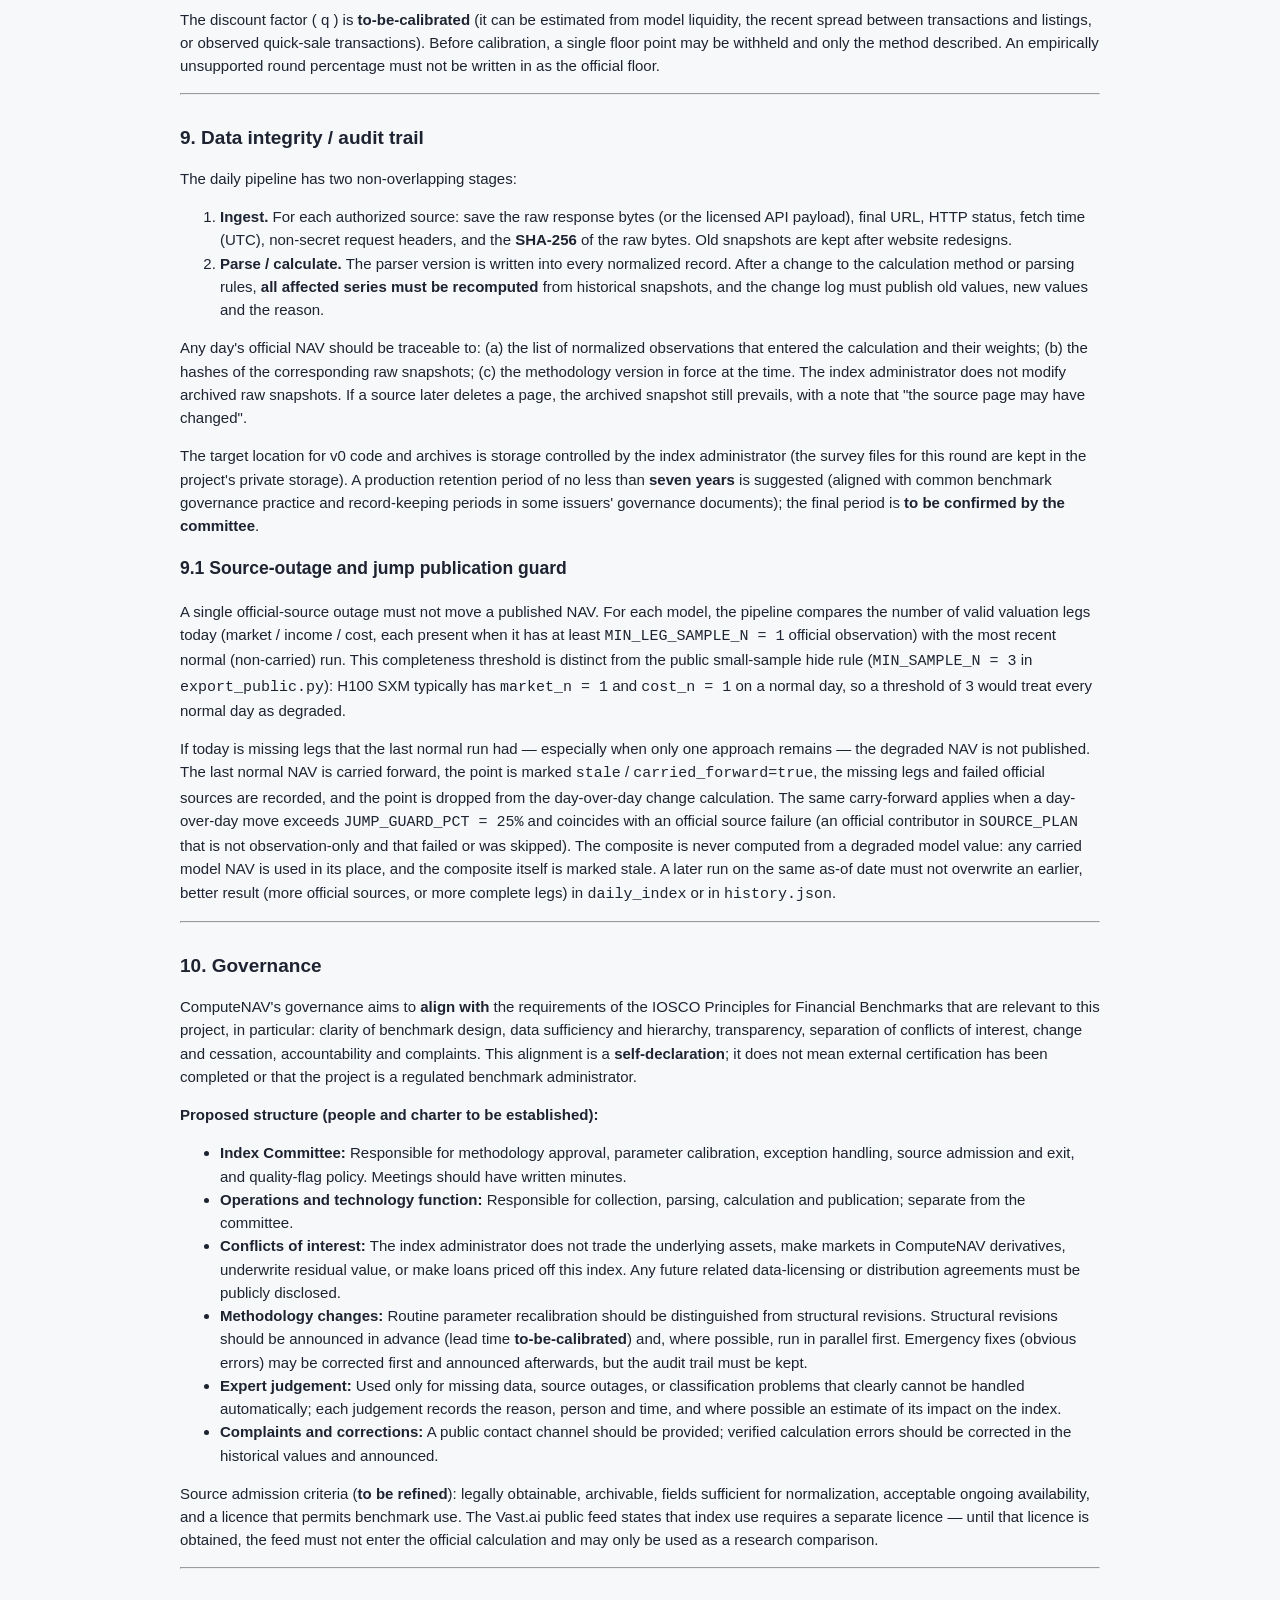
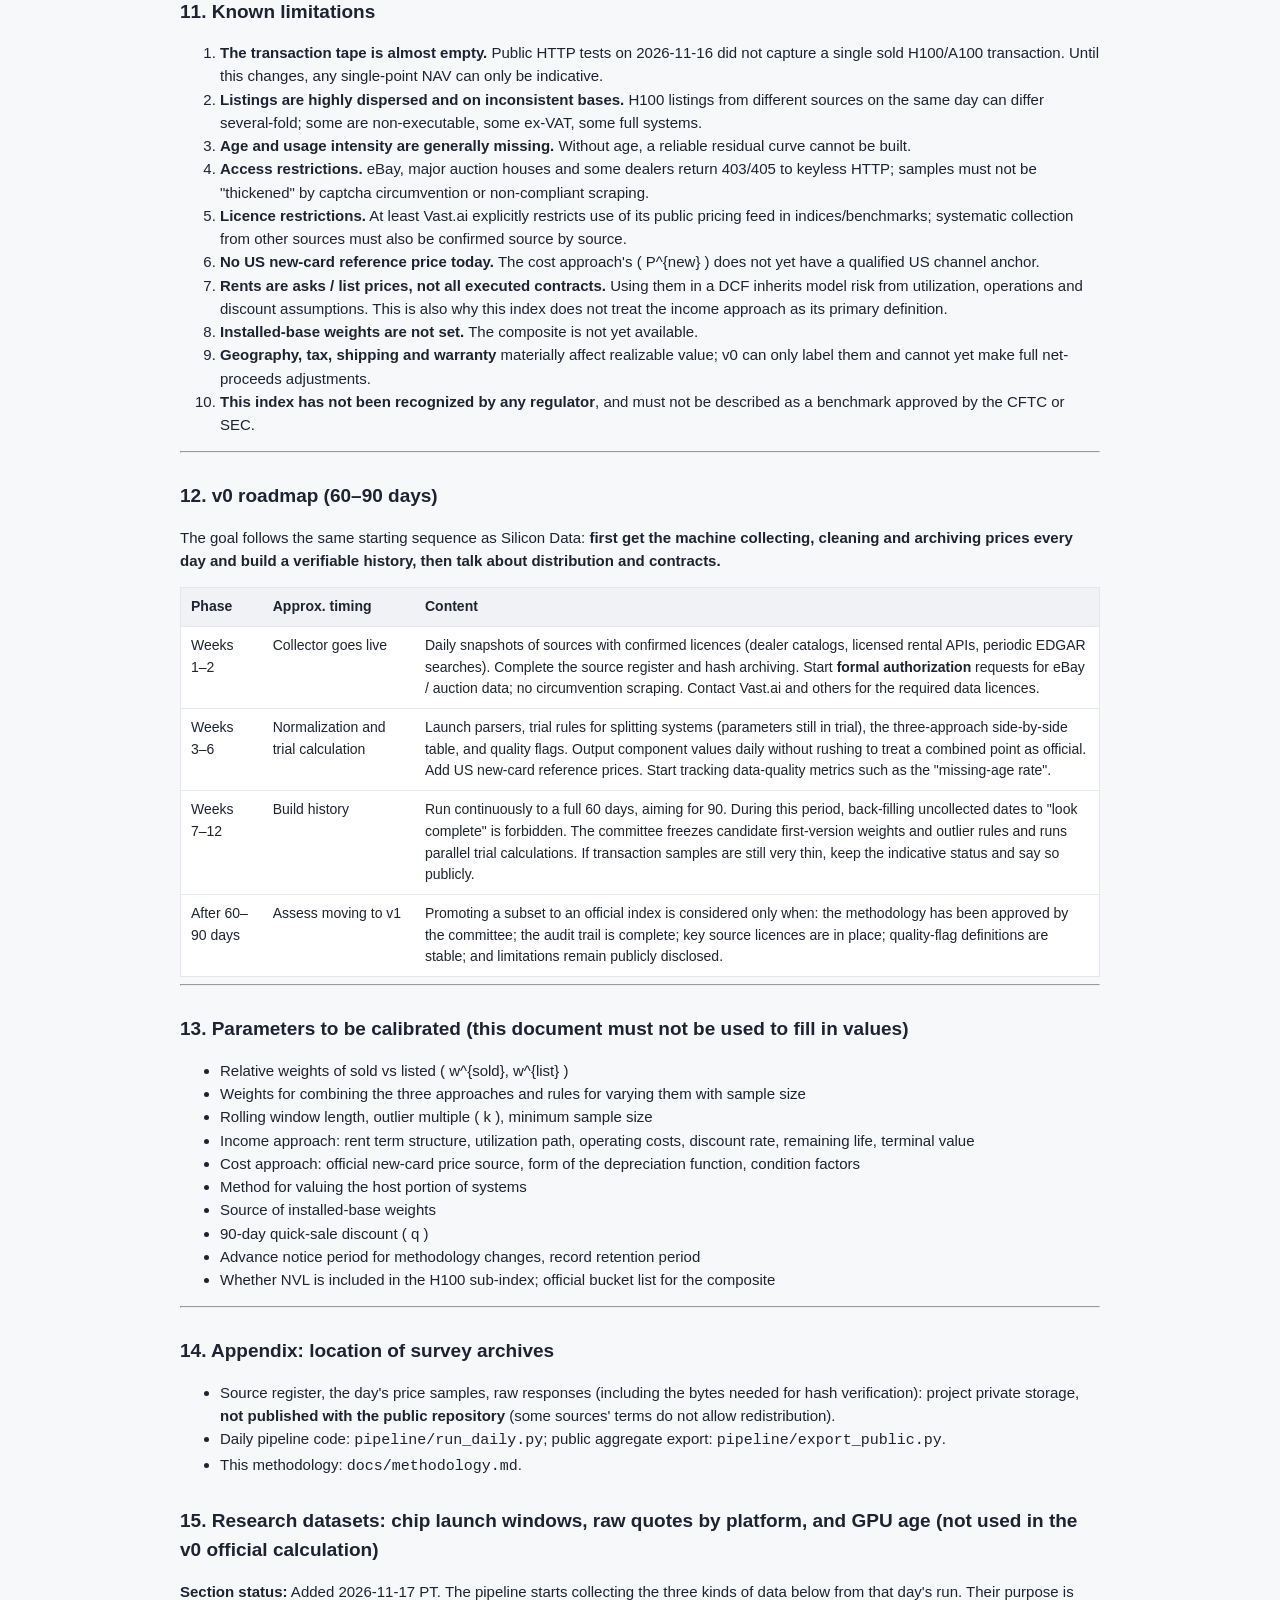
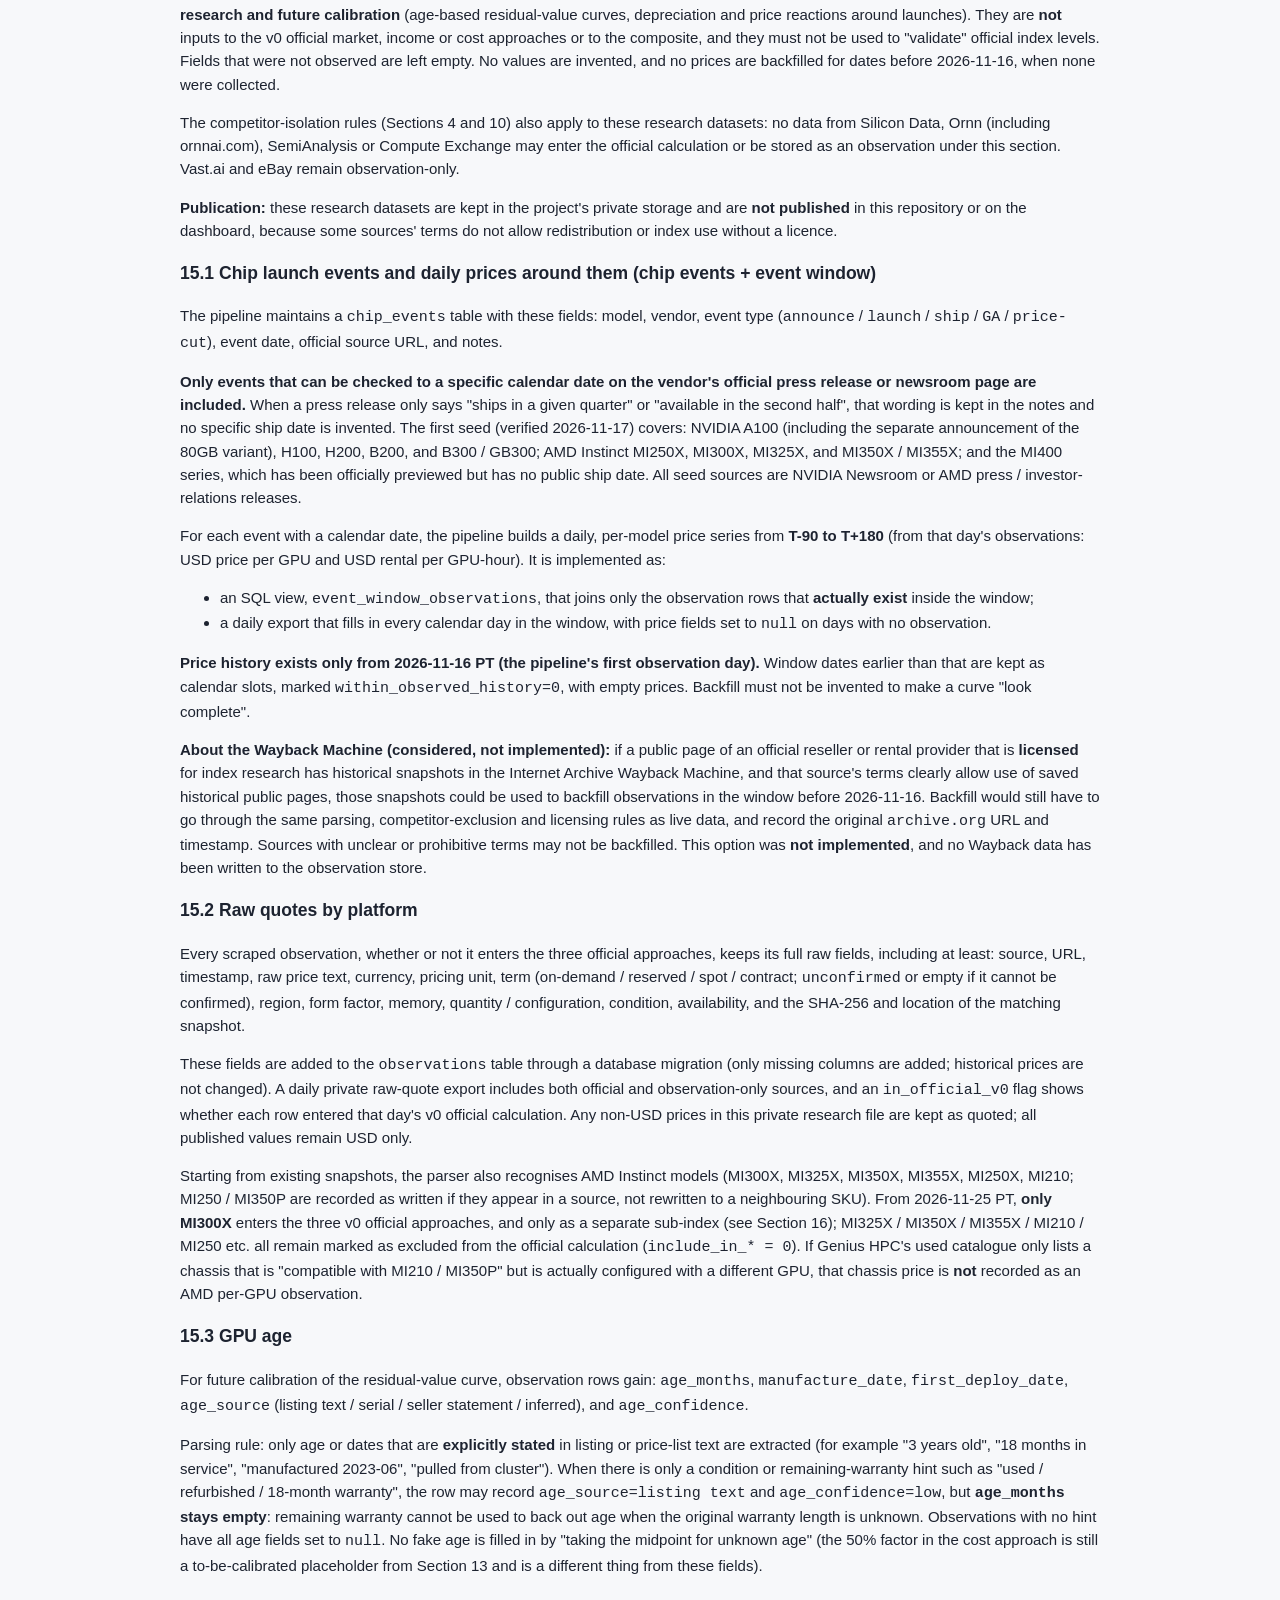
==== commit d72e151b: "Add AMD Instinct MI300X as a separate sub-index (not in composite) - pipeline/run_daily.py: verbatim" ====
--- a/docs/methodology.html
+++ b/docs/methodology.html
@@ -12,11 +12,11 @@
 <main><p><a href="index.html">← Back to dashboard</a></p>
 <h1 id="computenav-ai-nav-index-methodology-v0">ComputeNAV / AI NAV Index Methodology v0</h1>
 <blockquote>
-<p><strong>Public copy note:</strong> This document is an English translation of the project's internal methodology_v0.md (2026-11-16 PT; section 9.1 added 2026-11-24 PT). To respect data licences, this public version removes the Vast.ai figures, the eBay asking prices relayed by Mulligan, and private storage paths. All prices are shown in USD only (non-USD sources are converted at the day's FX rate), and individual listing / price-list values in Section 4 are replaced by USD ranges over at least 3 observations. Everything else is unchanged in substance. The public dashboard's daily calculation follows the "source admission criteria" in Section 10 and <strong>does not use Vast.ai data</strong>. In addition, the public data does not publish any method value with fewer than 3 observations (see the repository README). High-school student research project. Indicative data only. Not investment advice.</p>
+<p><strong>Public copy note:</strong> This document is an English translation of the project's internal methodology_v0.md (2026-11-16 PT; section 9.1 added 2026-11-24 PT; section 16 on the separate AMD Instinct MI300X sub-index added 2026-11-25 PT). To respect data licences, this public version removes the Vast.ai figures, the eBay asking prices relayed by Mulligan, and private storage paths. All prices are shown in USD only (non-USD sources are converted at the day's FX rate), and individual listing / price-list values in Section 4 are replaced by USD ranges over at least 3 observations. Everything else is unchanged in substance. The public dashboard's daily calculation follows the "source admission criteria" in Section 10 and <strong>does not use Vast.ai data</strong>. In addition, the public data does not publish any method value with fewer than 3 observations (see the repository README). High-school student research project. Indicative data only. Not investment advice.</p>
 </blockquote>
 <p><strong>Document status:</strong> Draft for review; not an effective benchmark document<br />
 <strong>Version:</strong> v0.1-draft<br />
-<strong>Date:</strong> 2026-11-16 (Pacific Time, PT); section 9.1 added 2026-11-24 PT<br />
+<strong>Date:</strong> 2026-11-16 (Pacific Time, PT); section 9.1 added 2026-11-24 PT; section 16 added 2026-11-25 PT<br />
 <strong>Preparation note:</strong> This document is based on same-day tests of public data sources from an isolated environment (HTTP GET/POST, no login and no circumvention). All prices and counts are the results captured that day. Listing prices not verified as transactions are always labelled "listed" and are never treated as realized transactions. Parameters that have not been calibrated are always labelled <strong>to-be-calibrated</strong>; no values are invented.</p>
 <hr />
 <h2 id="1-index-definition">1. Index definition</h2>
@@ -51,8 +51,8 @@
 <tbody>
 <tr>
 <td>Models</td>
-<td>NVIDIA H100 (SXM / PCIe; NVL is a separate observation bucket and is not yet in the composite; whether to merge it into H100 is <strong>to-be-calibrated</strong>) and NVIDIA A100 (40GB / 80GB; SXM / PCIe in separate buckets)</td>
-<td>H200, B200, B300, GB200/GB300, AMD Instinct, consumer GPUs</td>
+<td>NVIDIA H100 (SXM / PCIe; NVL is a separate observation bucket and is not yet in the composite; whether to merge it into H100 is <strong>to-be-calibrated</strong>) and NVIDIA A100 (40GB / 80GB; SXM / PCIe in separate buckets); plus a <strong>separate sub-index</strong> for AMD Instinct MI300X (OAM, 192 GB; see Section 16)</td>
+<td>H200, B200, B300, GB200/GB300, other AMD Instinct models (MI325X / MI350X / MI355X / MI210 / MI250 etc. remain research observations only), consumer GPUs. MI300X is <strong>not</strong> part of the NVIDIA composite</td>
 </tr>
 <tr>
 <td>Unit</td>
@@ -527,7 +527,8 @@
 <p>[
 \mathrm{NAV}^{comp}<em>t = \sum</em>{b \in \mathcal{B}<em>0} s</em>{b,t}\, \mathrm{NAV}_{b,t}
 ]</p>
-<p>(\mathcal{B}<em>0) is the set of buckets included in the v0 composite (the officially defined H100 SXM/PCIe and A100 40G/80G buckets; exact list <strong>to-be-calibrated</strong>). ( s</em>{b,t} ) is the in-service installed base or a publicly available proxy weight; source and update frequency <strong>to-be-calibrated</strong>. Until the weights are ready, no composite level is published, only sub-indices.</p>
+<p>(\mathcal{B}<em>0) is the set of buckets included in the v0 composite: <strong>only</strong> NVIDIA H100 SXM, H100 PCIe, A100 80GB and A100 40GB (installed-base weights are still <strong>to-be-calibrated</strong>; the current code publishes the equal-weight mean of these four). ( s</em>{b,t} ) is the in-service installed base or a publicly available proxy weight; source and update frequency <strong>to-be-calibrated</strong>. Until the weights are ready, the composite level is calculated with equal-weight placeholders and labelled to-be-calibrated.</p>
+<p><strong>AMD Instinct MI300X is a separate sub-index and is not in (\mathcal{B}_0).</strong> It uses the same three approaches and publication guards as the NVIDIA sub-indices but does not enter the composite, so the NVIDIA composite history stays continuous. In the code this corresponds to <code>COMPOSITE_KEYS</code> / <code>composite_members</code>, kept apart from <code>OFFICIAL_INDEX_KEYS</code> (which includes MI300X).</p>
 <h3 id="82-residual-value-curve">8.2 Residual value curve</h3>
 <p>For each model ( m ), the (\mathrm{NAV}_{m,a,t}) values of the age buckets are joined into a curve, and the ratio to the new-card price may be published alongside:</p>
 <p>[
@@ -651,10 +652,27 @@
 <h3 id="152-raw-quotes-by-platform">15.2 Raw quotes by platform</h3>
 <p>Every scraped observation, whether or not it enters the three official approaches, keeps its full raw fields, including at least: source, URL, timestamp, raw price text, currency, pricing unit, term (on-demand / reserved / spot / contract; <code>unconfirmed</code> or empty if it cannot be confirmed), region, form factor, memory, quantity / configuration, condition, availability, and the SHA-256 and location of the matching snapshot.</p>
 <p>These fields are added to the <code>observations</code> table through a database migration (only missing columns are added; historical prices are not changed). A daily private raw-quote export includes both official and observation-only sources, and an <code>in_official_v0</code> flag shows whether each row entered that day's v0 official calculation. Any non-USD prices in this private research file are kept as quoted; all published values remain USD only.</p>
-<p>Starting from existing snapshots, the parser also recognises AMD Instinct models (MI300X, MI325X, MI350X, MI355X, MI250X, MI210; MI250 / MI350P are recorded as written if they appear in a source, not rewritten to a neighbouring SKU). Sources are limited to those already being collected: RunPod, DigitalOcean, Crusoe and Genius HPC. All of these AMD rows are <strong>marked as excluded from the v0 official calculation</strong> (<code>include_in_* = 0</code>). If Genius HPC's used catalogue only lists a chassis that is "compatible with MI210 / MI350P" but is actually configured with a different GPU, that chassis price is <strong>not</strong> recorded as an AMD per-GPU observation.</p>
+<p>Starting from existing snapshots, the parser also recognises AMD Instinct models (MI300X, MI325X, MI350X, MI355X, MI250X, MI210; MI250 / MI350P are recorded as written if they appear in a source, not rewritten to a neighbouring SKU). From 2026-11-25 PT, <strong>only MI300X</strong> enters the three v0 official approaches, and only as a separate sub-index (see Section 16); MI325X / MI350X / MI355X / MI210 / MI250 etc. all remain marked as excluded from the official calculation (<code>include_in_* = 0</code>). If Genius HPC's used catalogue only lists a chassis that is "compatible with MI210 / MI350P" but is actually configured with a different GPU, that chassis price is <strong>not</strong> recorded as an AMD per-GPU observation.</p>
 <h3 id="153-gpu-age">15.3 GPU age</h3>
 <p>For future calibration of the residual-value curve, observation rows gain: <code>age_months</code>, <code>manufacture_date</code>, <code>first_deploy_date</code>, <code>age_source</code> (listing text / serial / seller statement / inferred), and <code>age_confidence</code>.</p>
 <p>Parsing rule: only age or dates that are <strong>explicitly stated</strong> in listing or price-list text are extracted (for example "3 years old", "18 months in service", "manufactured 2023-06", "pulled from cluster"). When there is only a condition or remaining-warranty hint such as "used / refurbished / 18-month warranty", the row may record <code>age_source=listing text</code> and <code>age_confidence=low</code>, but <strong><code>age_months</code> stays empty</strong>: remaining warranty cannot be used to back out age when the original warranty length is unknown. Observations with no hint have all age fields set to <code>null</code>. No fake age is filled in by "taking the midpoint for unknown age" (the 50% factor in the cost approach is still a to-be-calibrated placeholder from Section 13 and is a different thing from these fields).</p>
+<h2 id="16-v0-addendum-separate-amd-instinct-mi300x-sub-index-2026-11-25-pt">16. v0 addendum: separate AMD Instinct MI300X sub-index (2026-11-25 PT)</h2>
+<p>AMD Instinct MI300X was added to v0. The implementation choice is: <strong>publish a separate MI300X sub-index and do not merge it into the existing NVIDIA composite</strong>, so that the composite history is not broken by a new constituent. The public dashboard keeps the statement "high-school student research project, indicative data, not investment advice".</p>
+<h3 id="161-coverage">16.1 Coverage</h3>
+<ul>
+<li><strong>Model bucket:</strong> AMD Instinct MI300X, OAM module, 192 GB HBM3. The official unit is still USD per card.</li>
+<li><strong>Approaches and guards:</strong> the same as the NVIDIA sub-indices: market approach (parseable dealer listings or sold transactions, unweighted median), income approach (4-year DCF of the median of official on-demand / list rents, with the existing placeholder parameters) and cost approach (dealer new-card starting price × 50% remaining-value factor for unknown age). The minimum-sample rule, the jump guard and the same-day overwrite protection (Section 9.1) apply to MI300X as well. The composite uses only the four NVIDIA sub-indices; when MI300X is carried forward or missing, the composite does not change.</li>
+<li><strong>Term tiers:</strong> the income approach admits <strong>on-demand GPU instance list prices only</strong>. 12-month reserved, spot / interruptible, inference endpoints, suspected placeholder community prices, and quotes that only say "starting at" or whose term is unconfirmed are recorded but do not enter the official median. Public list prices of hyperscale clouds (OCI, Azure) are observation only as well: they include host, network and platform, and averaging them directly with neocloud per-GPU prices is <strong>to-be-calibrated</strong>.</li>
+<li><strong>Cost-approach anchor:</strong> AMD does not publish an MSRP. The provisional anchor is the "From" price (low end of the range, ex-VAT, converted to USD) of a <strong>single-module</strong> MI300X OAM in a public dealer catalogue. The top of the range and 8-GPU + UBB platform prices are observation only; boards or systems without the UBB deducted must not be treated as a per-card cost.</li>
+<li><strong>Public display rule:</strong> <code>MIN_SAMPLE_N = 3</code> applies. When a method has n &lt; 3, the public site hides that method value; if publishing the NAV would let the hidden method value be backed out, the NAV is hidden too. A method with no observations (n = 0) is shown as "Insufficient samples". This rule is enforced on the public side by <code>export_public.py</code> and re-checked by <code>check_public.py</code>.</li>
+</ul>
+<h3 id="162-known-limitations-read-together-with-the-index-level">16.2 Known limitations (read together with the index level)</h3>
+<ul>
+<li><strong>There is almost no verifiable secondary market.</strong> As of 2026-11-25 PT there are zero sold transactions, and the main dealer's used catalogue has no single-card MI300X SKU. Several dealer product pages return access blocks (HTTP 403) or errors; none was bypassed, and earlier summary prices were not written in as same-day observations. eBay sold / active searches return the expected 403 and are observation only. A broker's published used-price range is neither a transaction nor an executable listing; it does not enter the market approach, and its midpoint is never used as a market price. The market approach is therefore often empty or n &lt; 3, and the public site shows "Insufficient samples" rather than a falsely precise used price.</li>
+<li><strong>High volatility and thin comparables.</strong> Rental list prices still span a wide range (the official on-demand median comes from a small number of neoclouds; reserved, starting-at and hyperscale-cloud prices from the same sources are kept separate). Once used listings appear, their spreads may also be wide. The sub-index should be read as an indicative reading while samples are insufficient.</li>
+<li><strong>Income- and cost-approach parameters are still placeholder assumptions</strong> (remaining life 4 years, utilization 50%, opex 25%, discount rate 10%, 50% for unknown age) and have not been calibrated separately for AMD. The income-approach value is labelled "parameters to be calibrated" on the dashboard and is likely overstated. These parameters must not be read as a proven market utilization or residual-value curve.</li>
+<li><strong>Other Instinct models</strong> (MI325X, MI350X, MI355X, MI210, MI250 etc.) remain research observations only; they do not enter the v0 official calculation or the composite.</li>
+</ul>
 <hr />
 <p>This document contains no forecast of future index levels and does not constitute investment, credit or valuation advice.</p>
 </main></body></html>
--- a/docs/assets/style.css
+++ b/docs/assets/style.css
@@ -42,3 +42,10 @@
 .metric .l .badge.stale{margin-left:0;margin-top:6px;display:inline-block}
 .dod{font-size:13px;font-weight:600;margin:4px 0 2px;color:var(--muted);font-variant-numeric:tabular-nums}
 .dod.skipped{font-weight:600;color:var(--warn)}
+.metrics.subs{grid-template-columns:repeat(auto-fit,minmax(320px,560px))}
+.metric.sub{border-color:#7c3aed}
+.metric .v small{font-size:13px;font-weight:400;color:var(--muted)}
+table.legs{width:100%;border-collapse:collapse;margin:8px 0;font-size:14px}
+table.legs th{text-align:left;font-weight:600;padding:4px 8px 4px 0;vertical-align:top;white-space:nowrap}
+table.legs td{padding:4px 0;font-variant-numeric:tabular-nums}
+.badge.calib{background:#fff4e0;color:#9a5b00;border:1px solid #f0b54a;border-radius:4px;padding:0 5px;font-size:12px;white-space:nowrap}
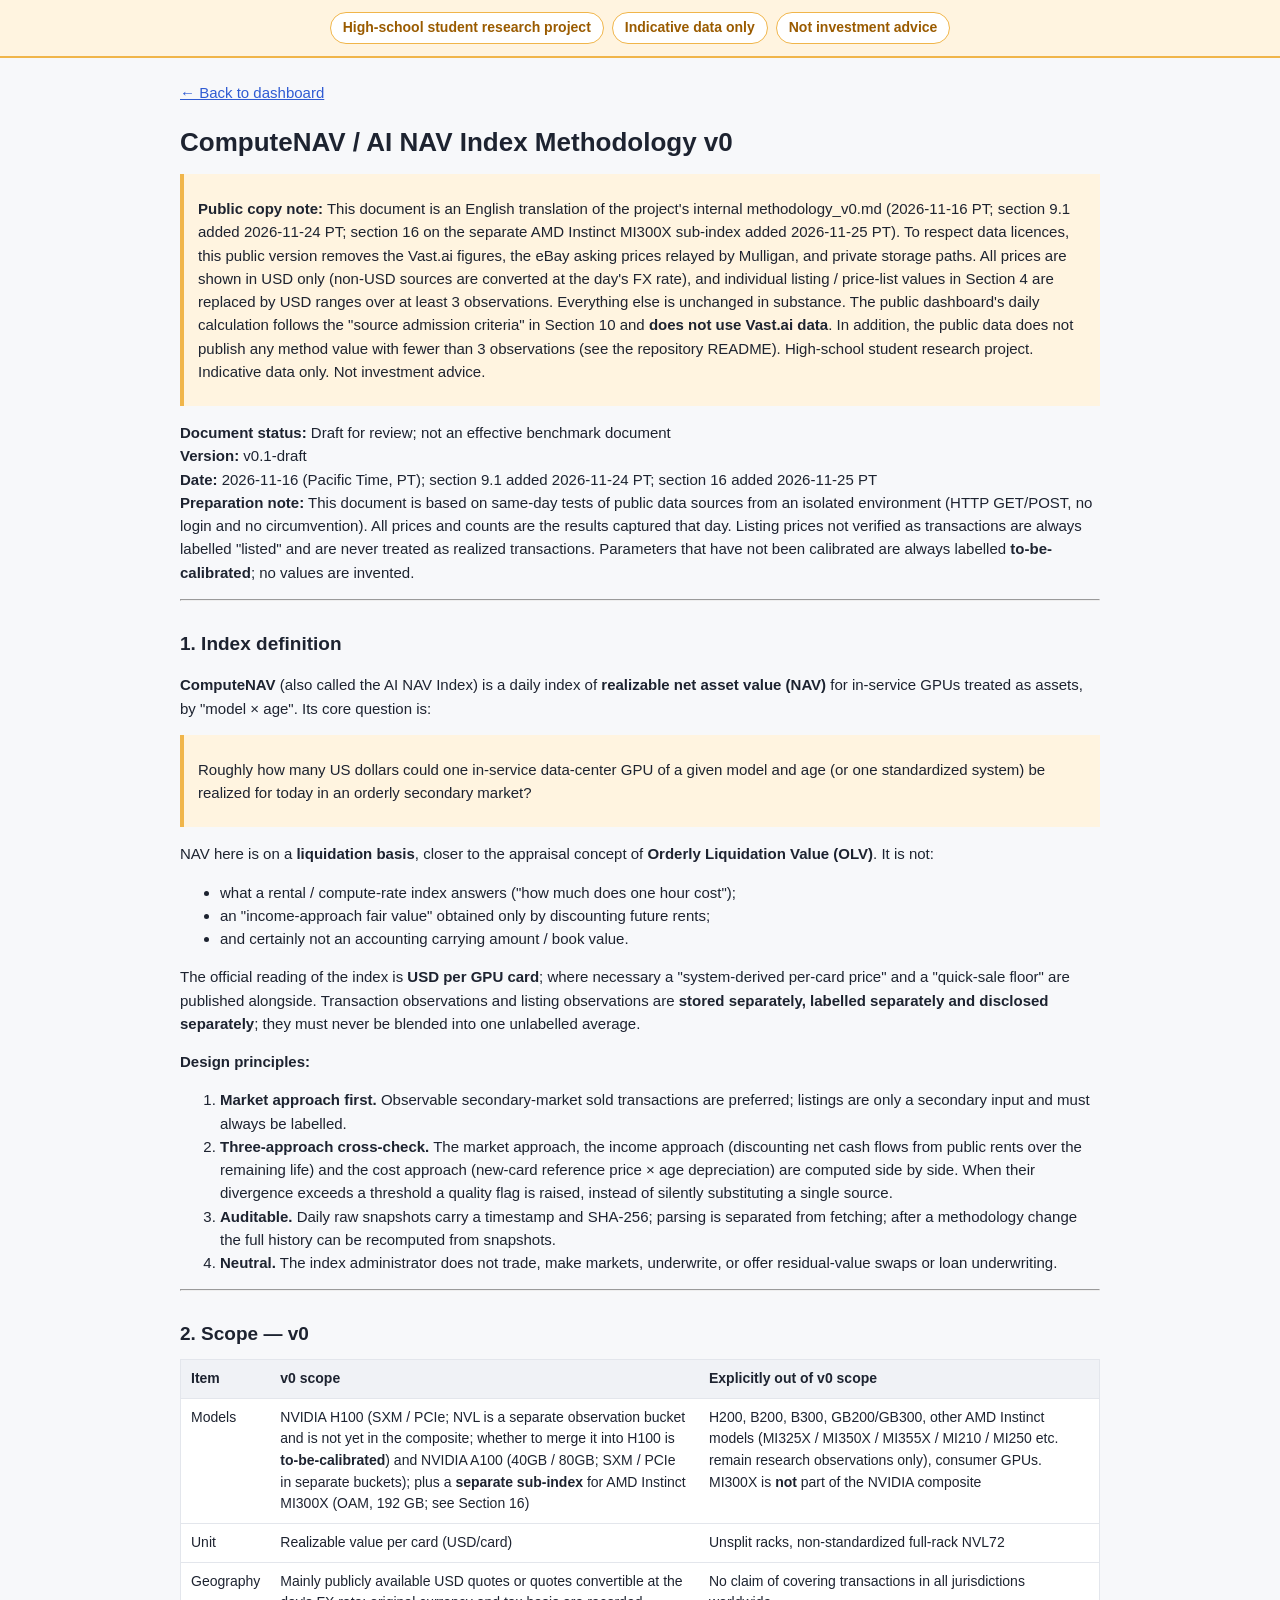
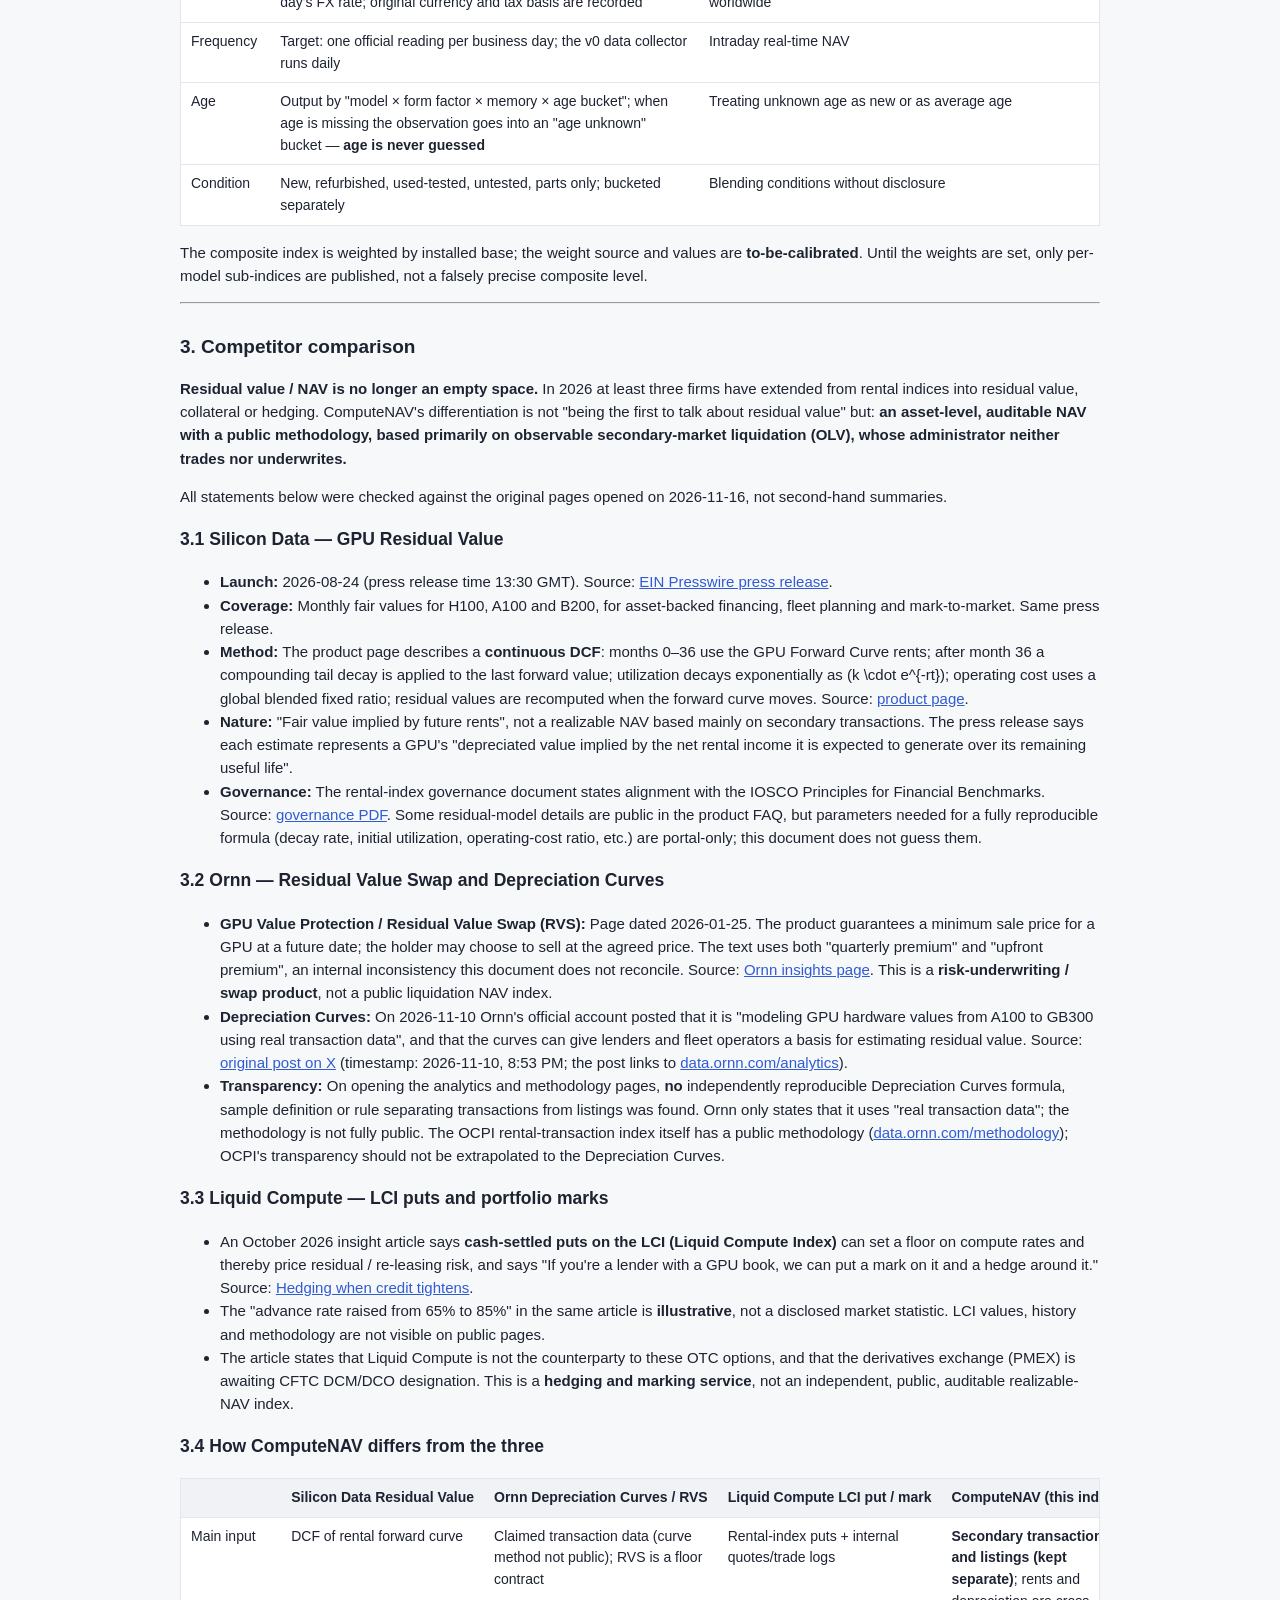
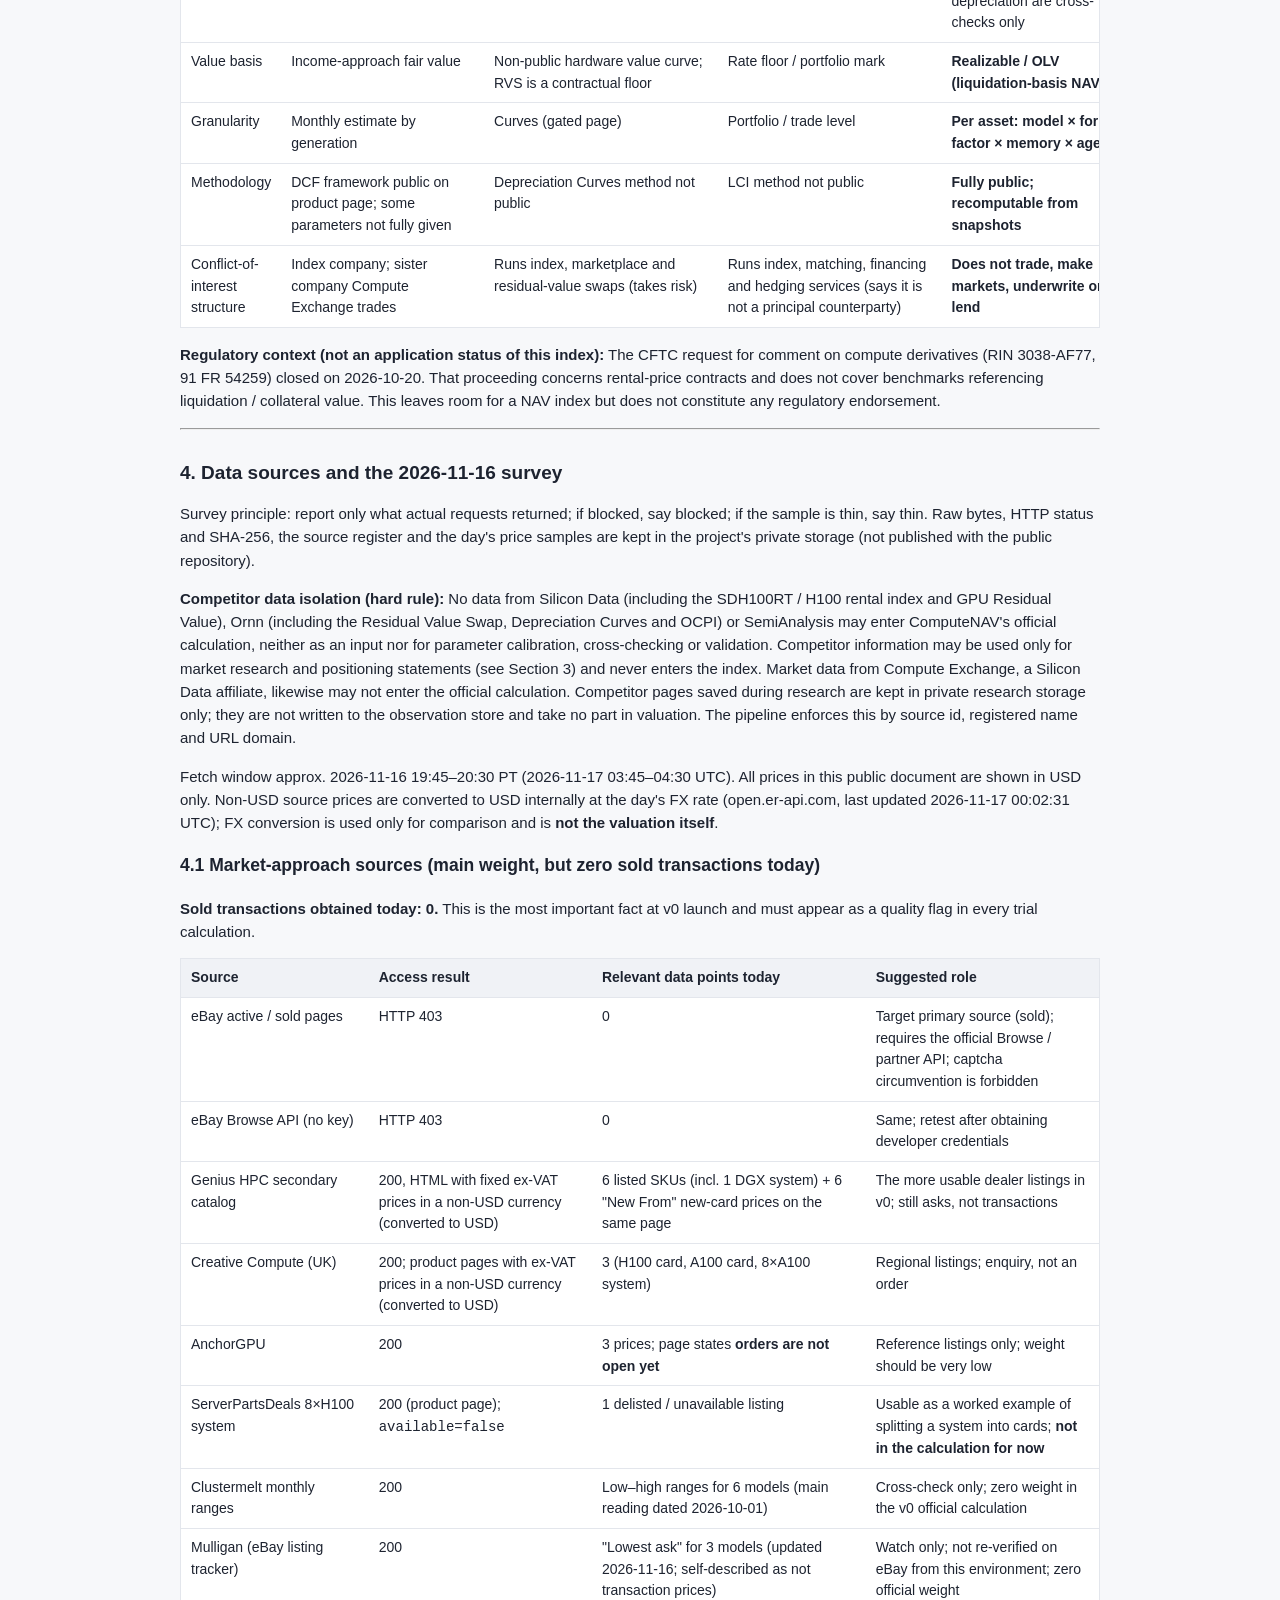
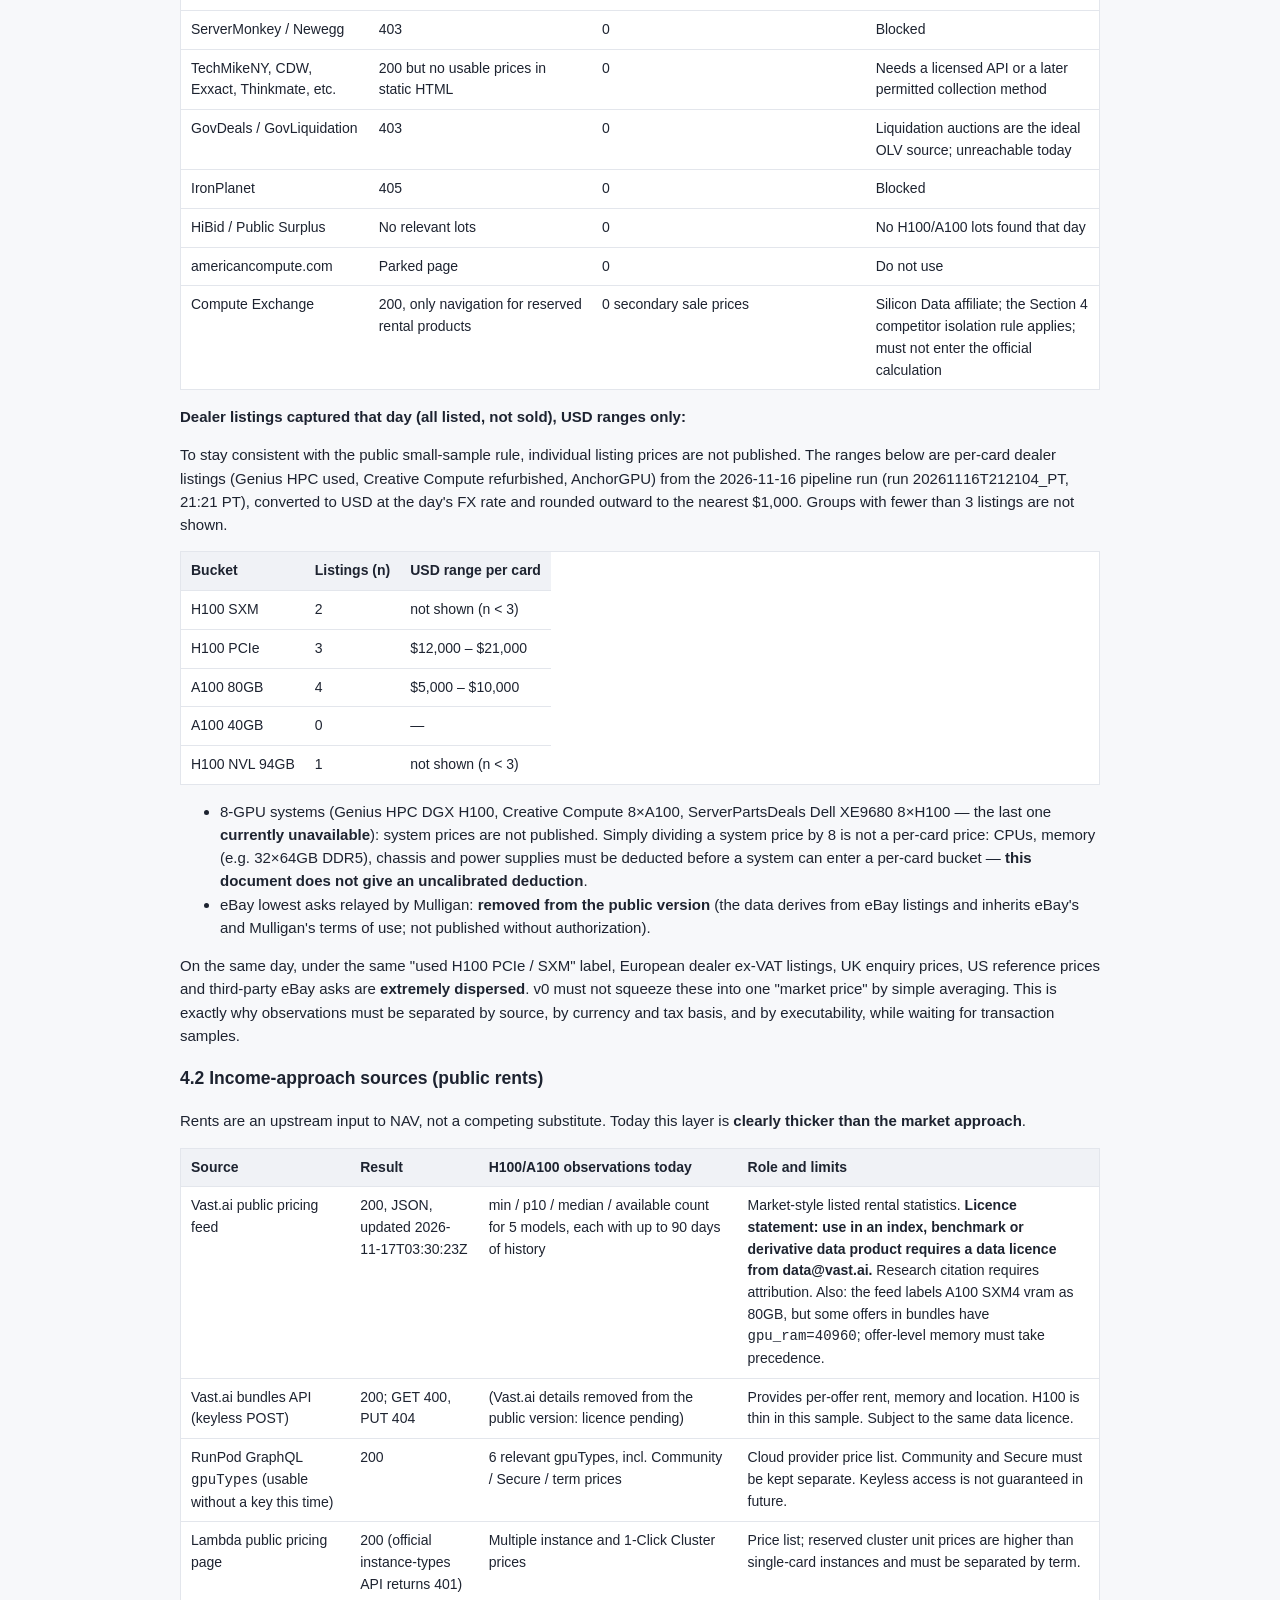
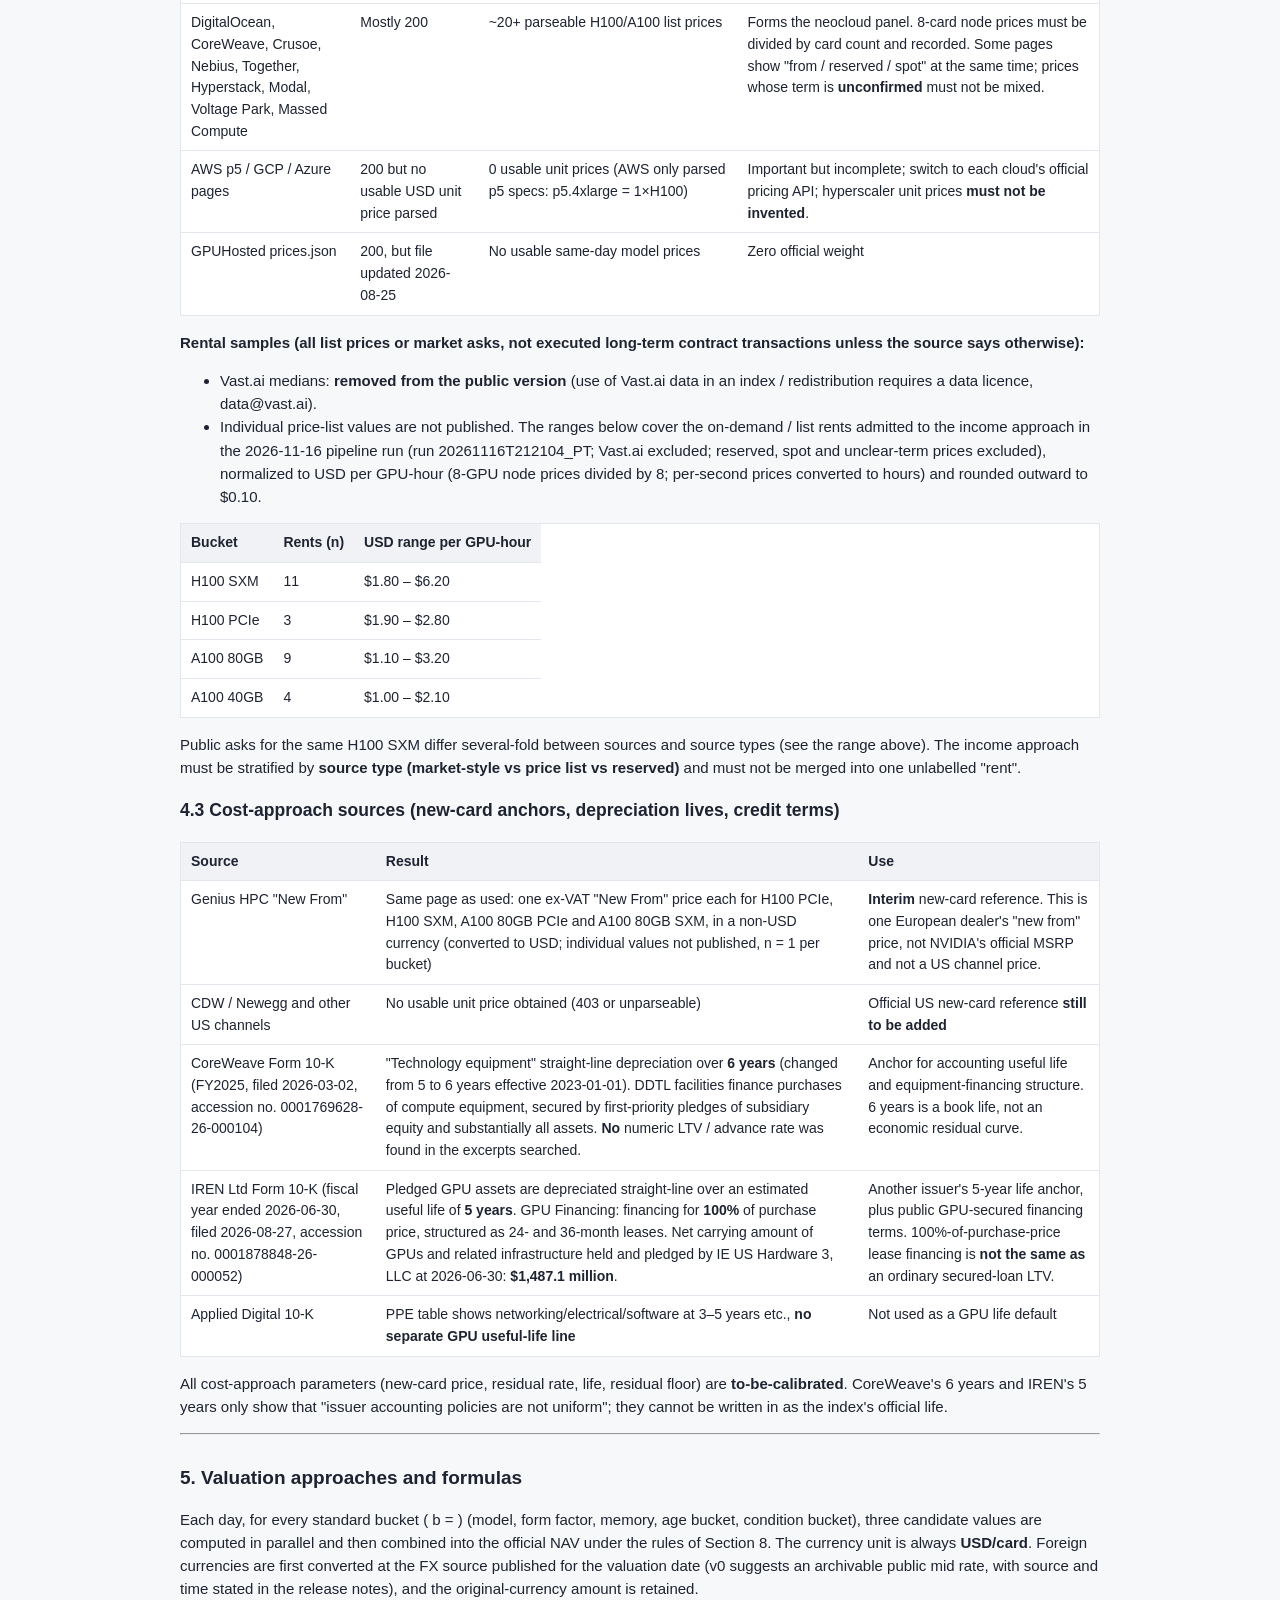
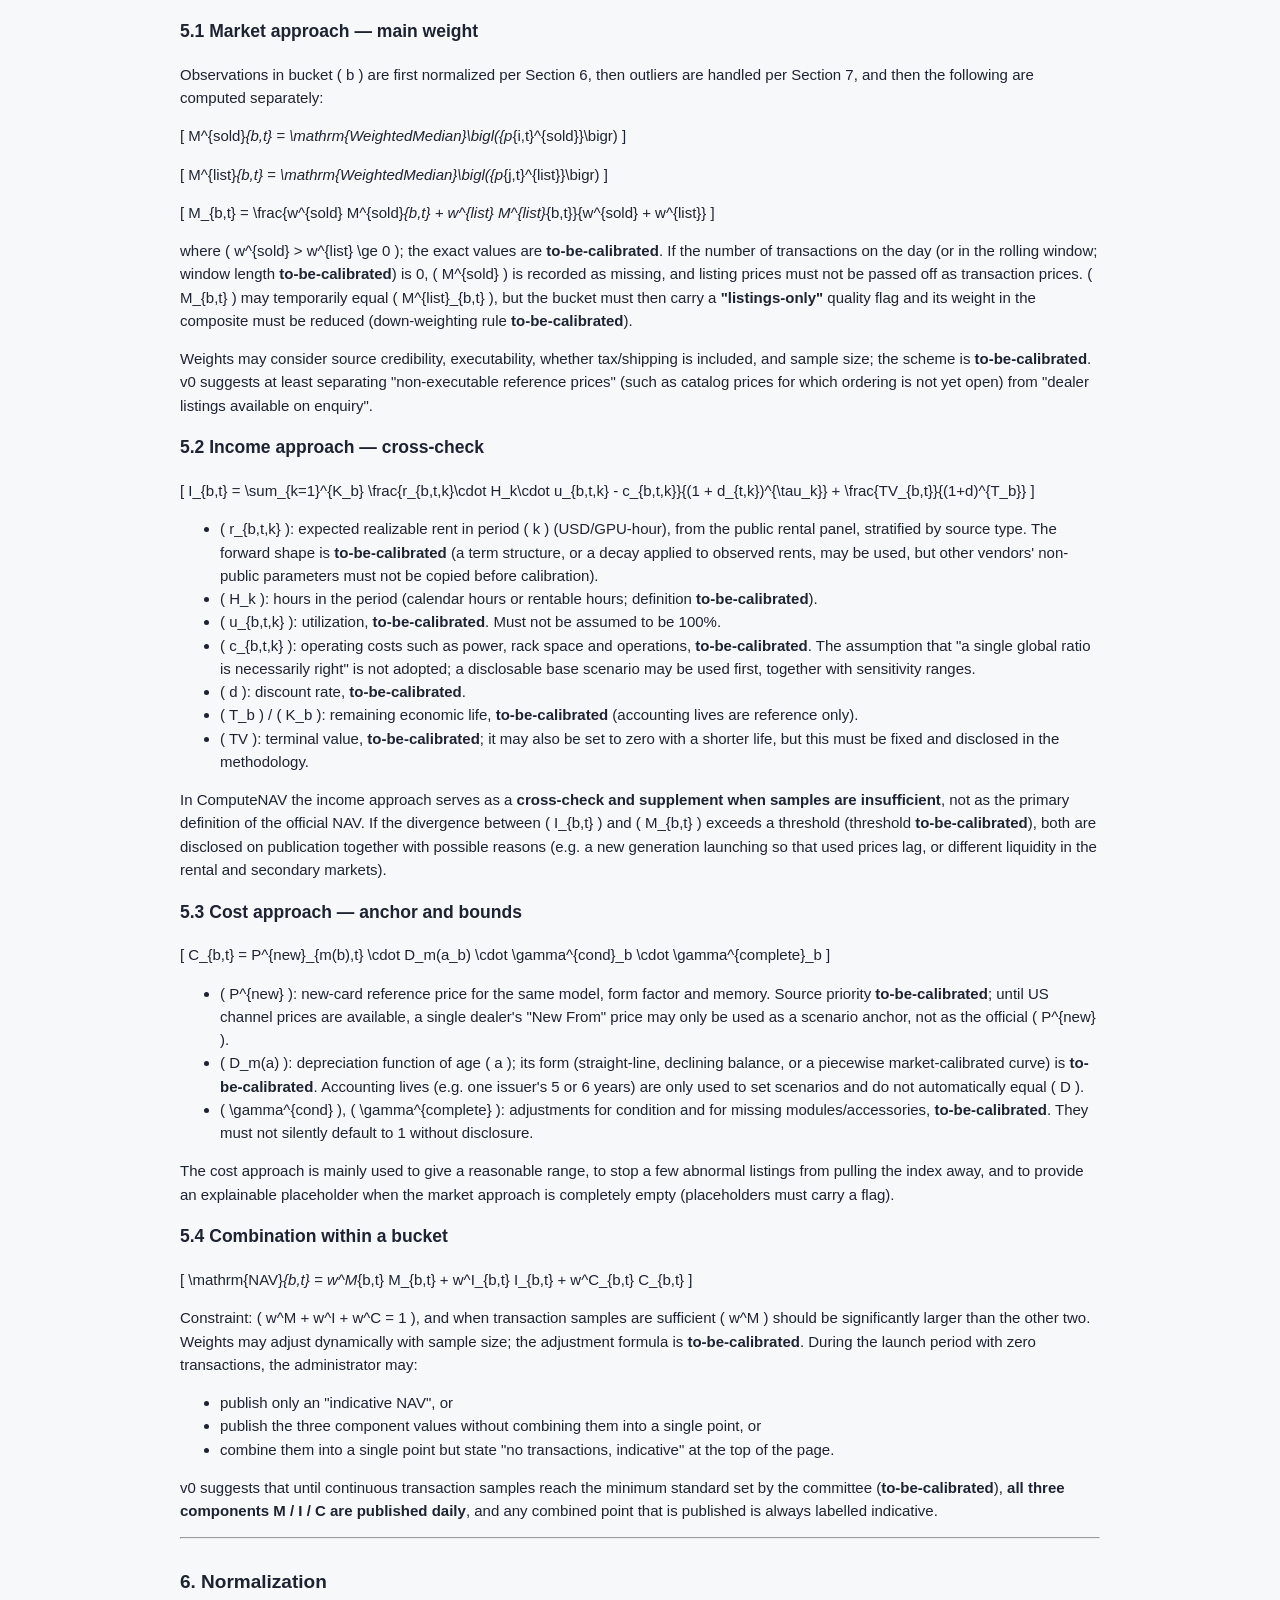
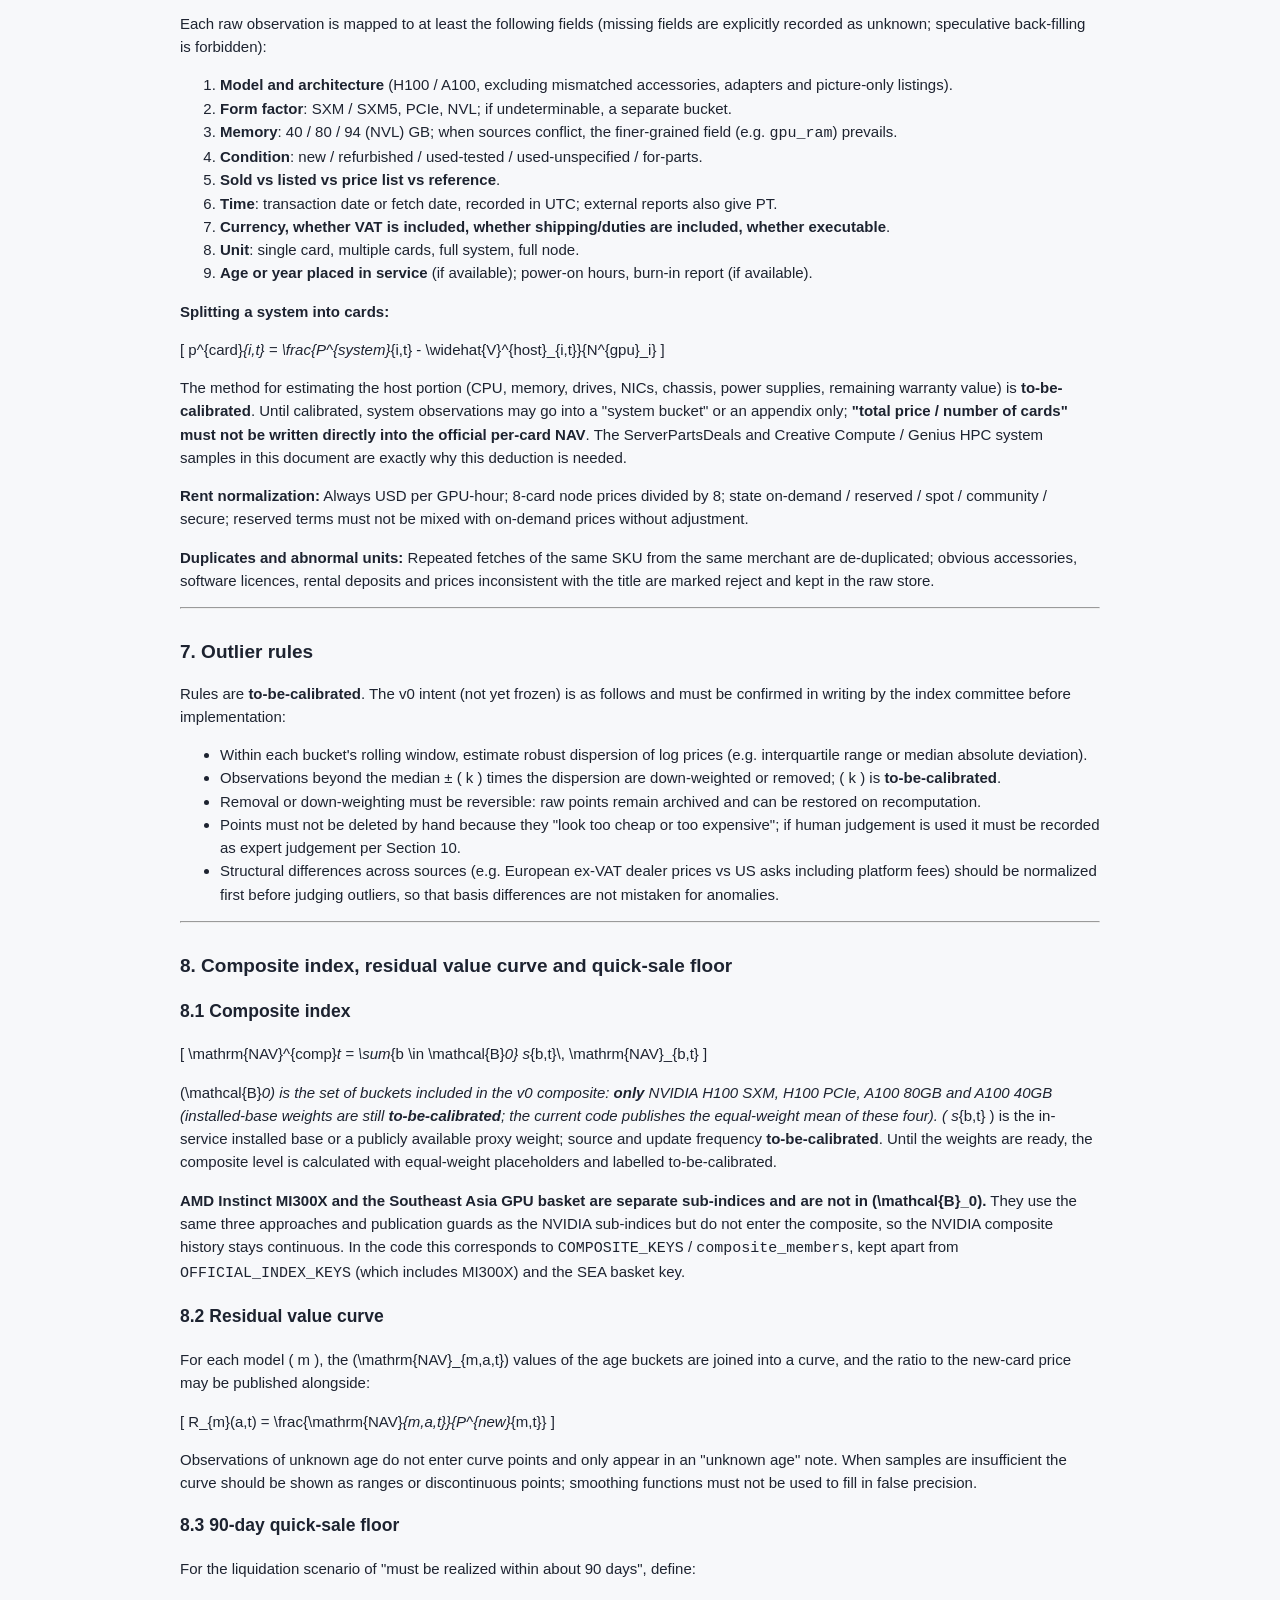
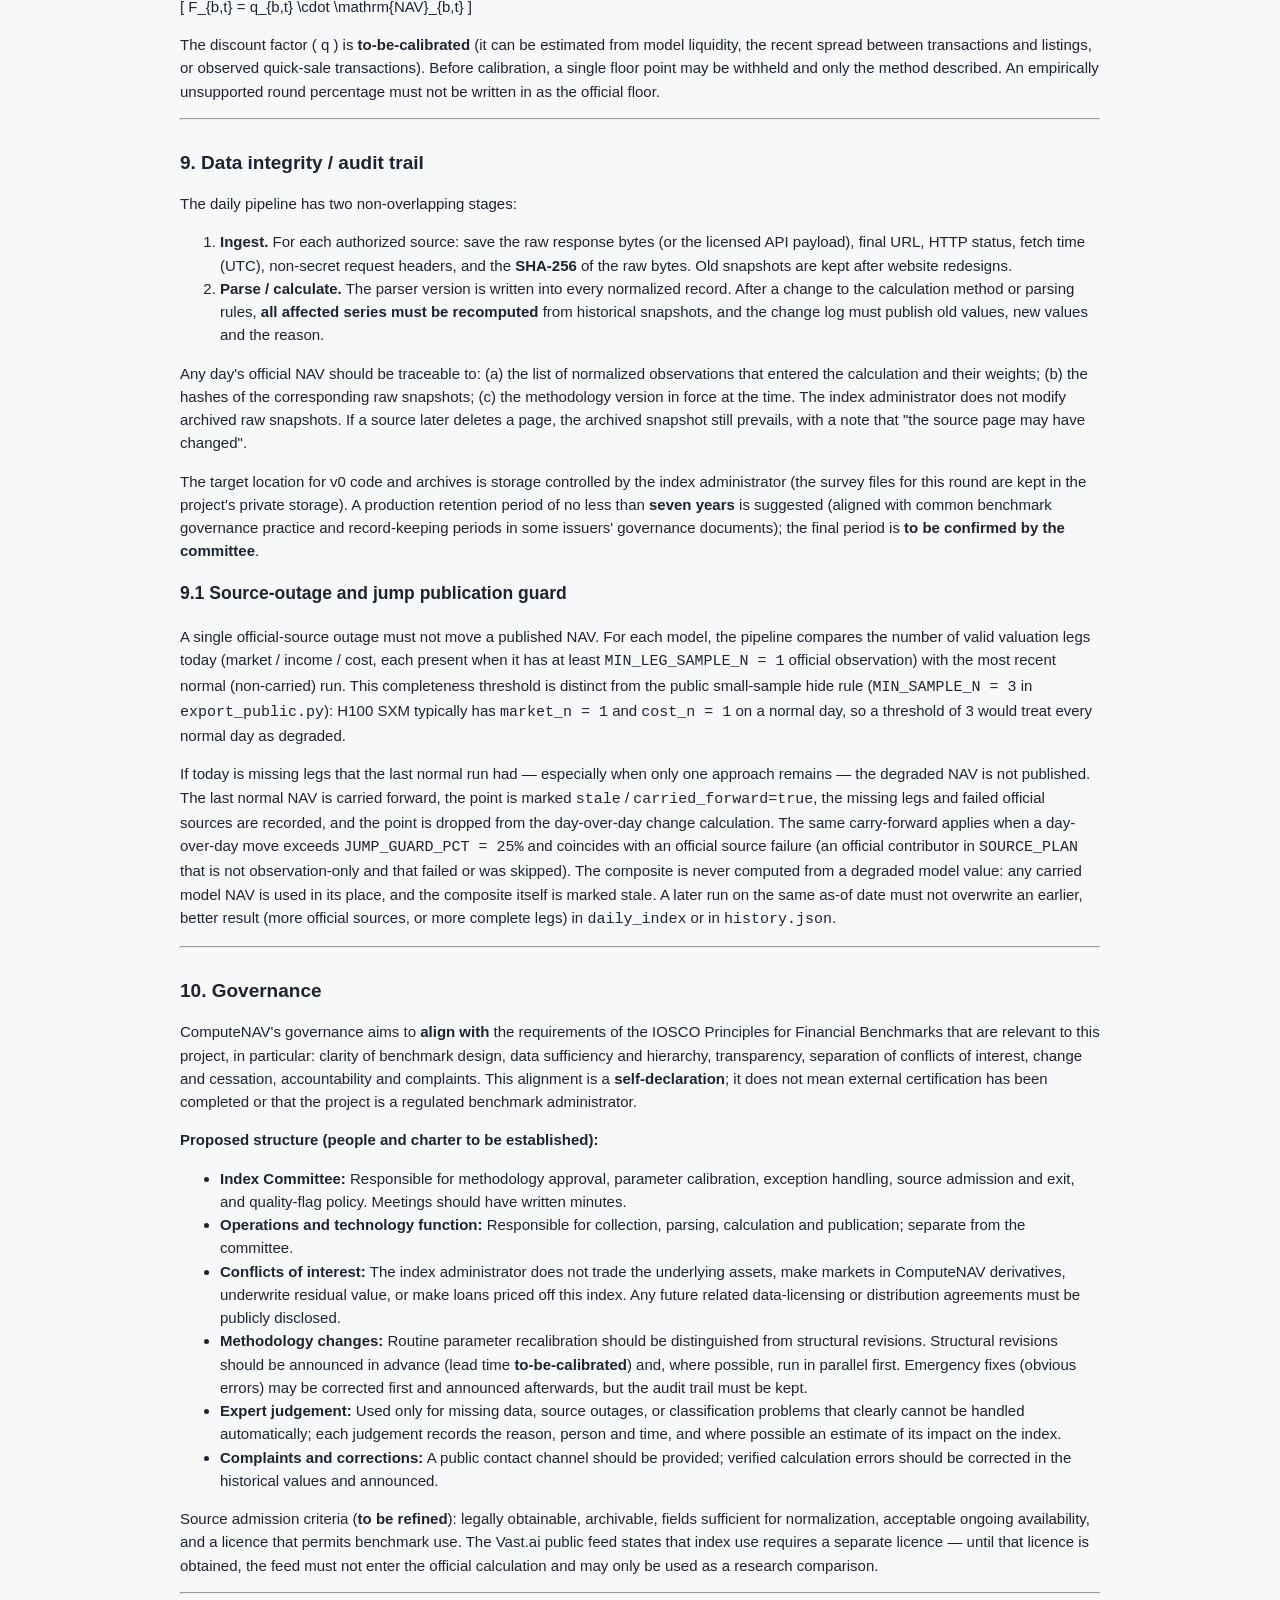
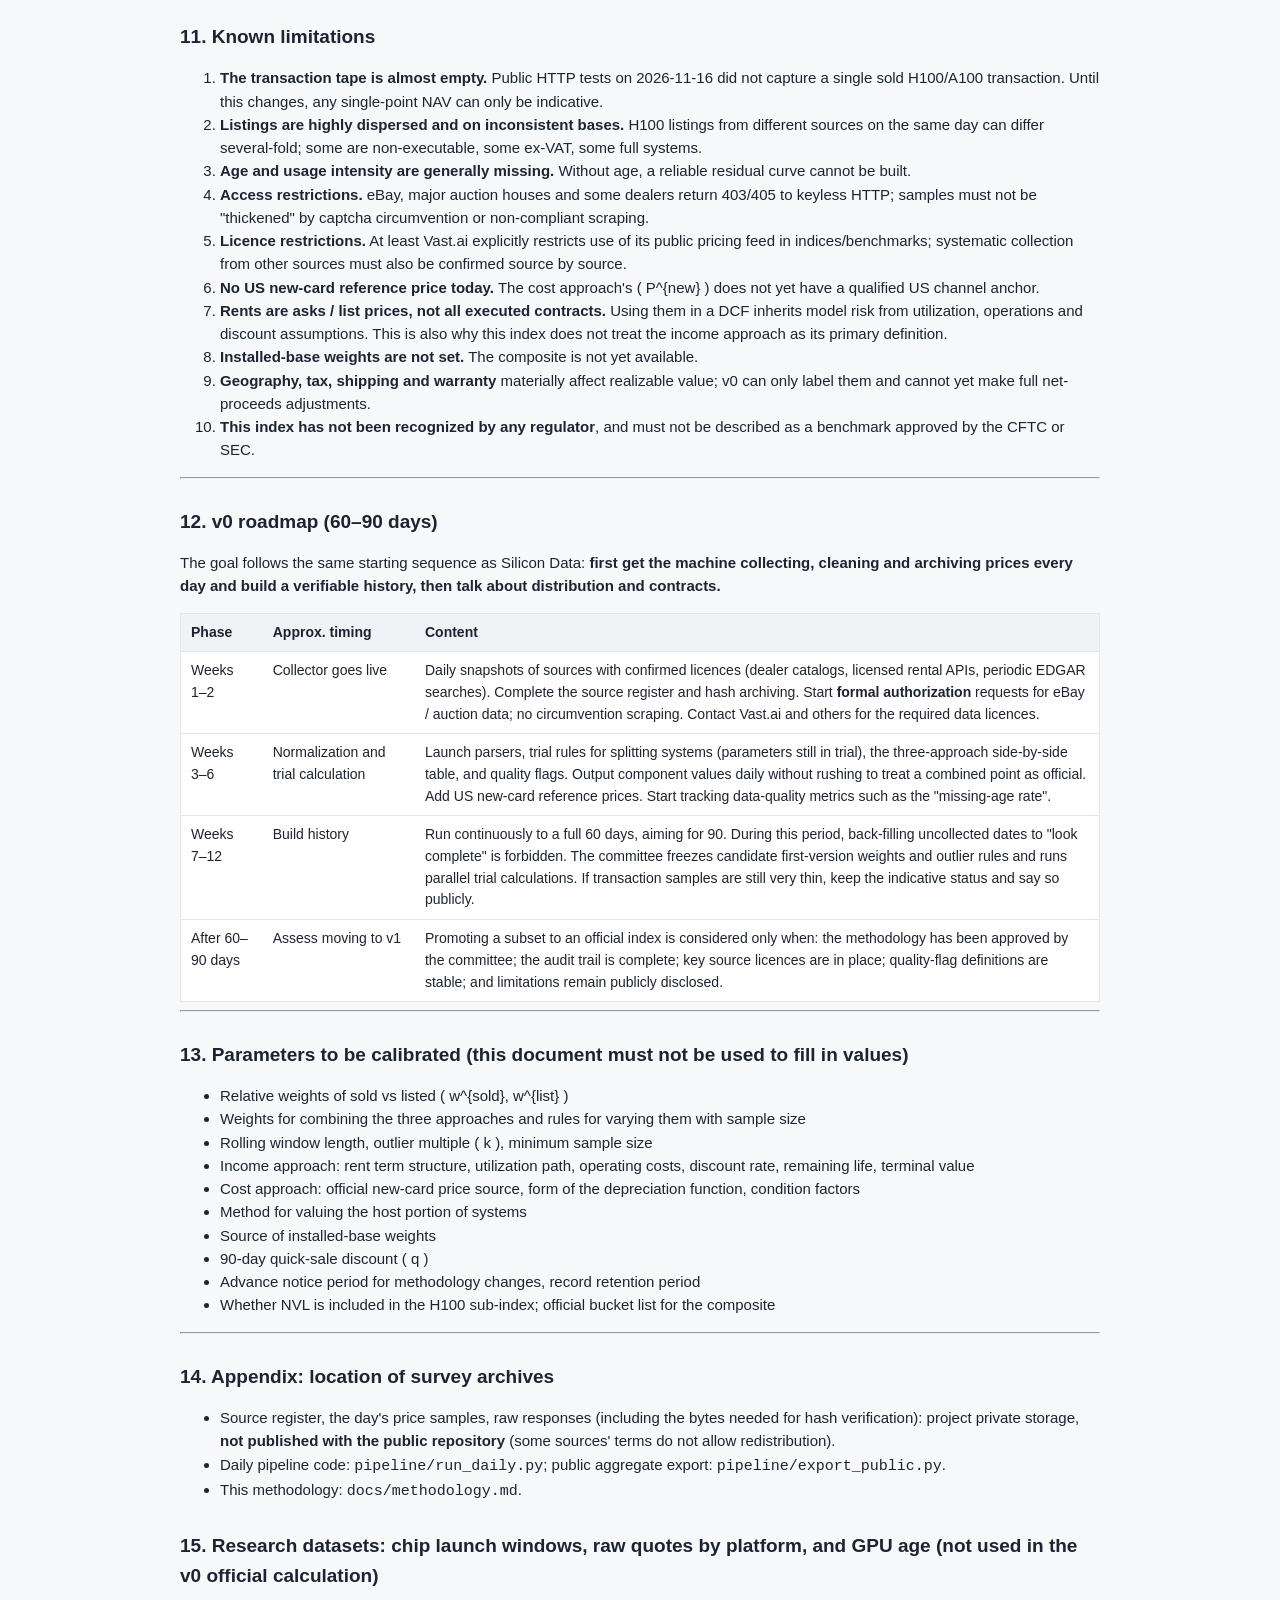
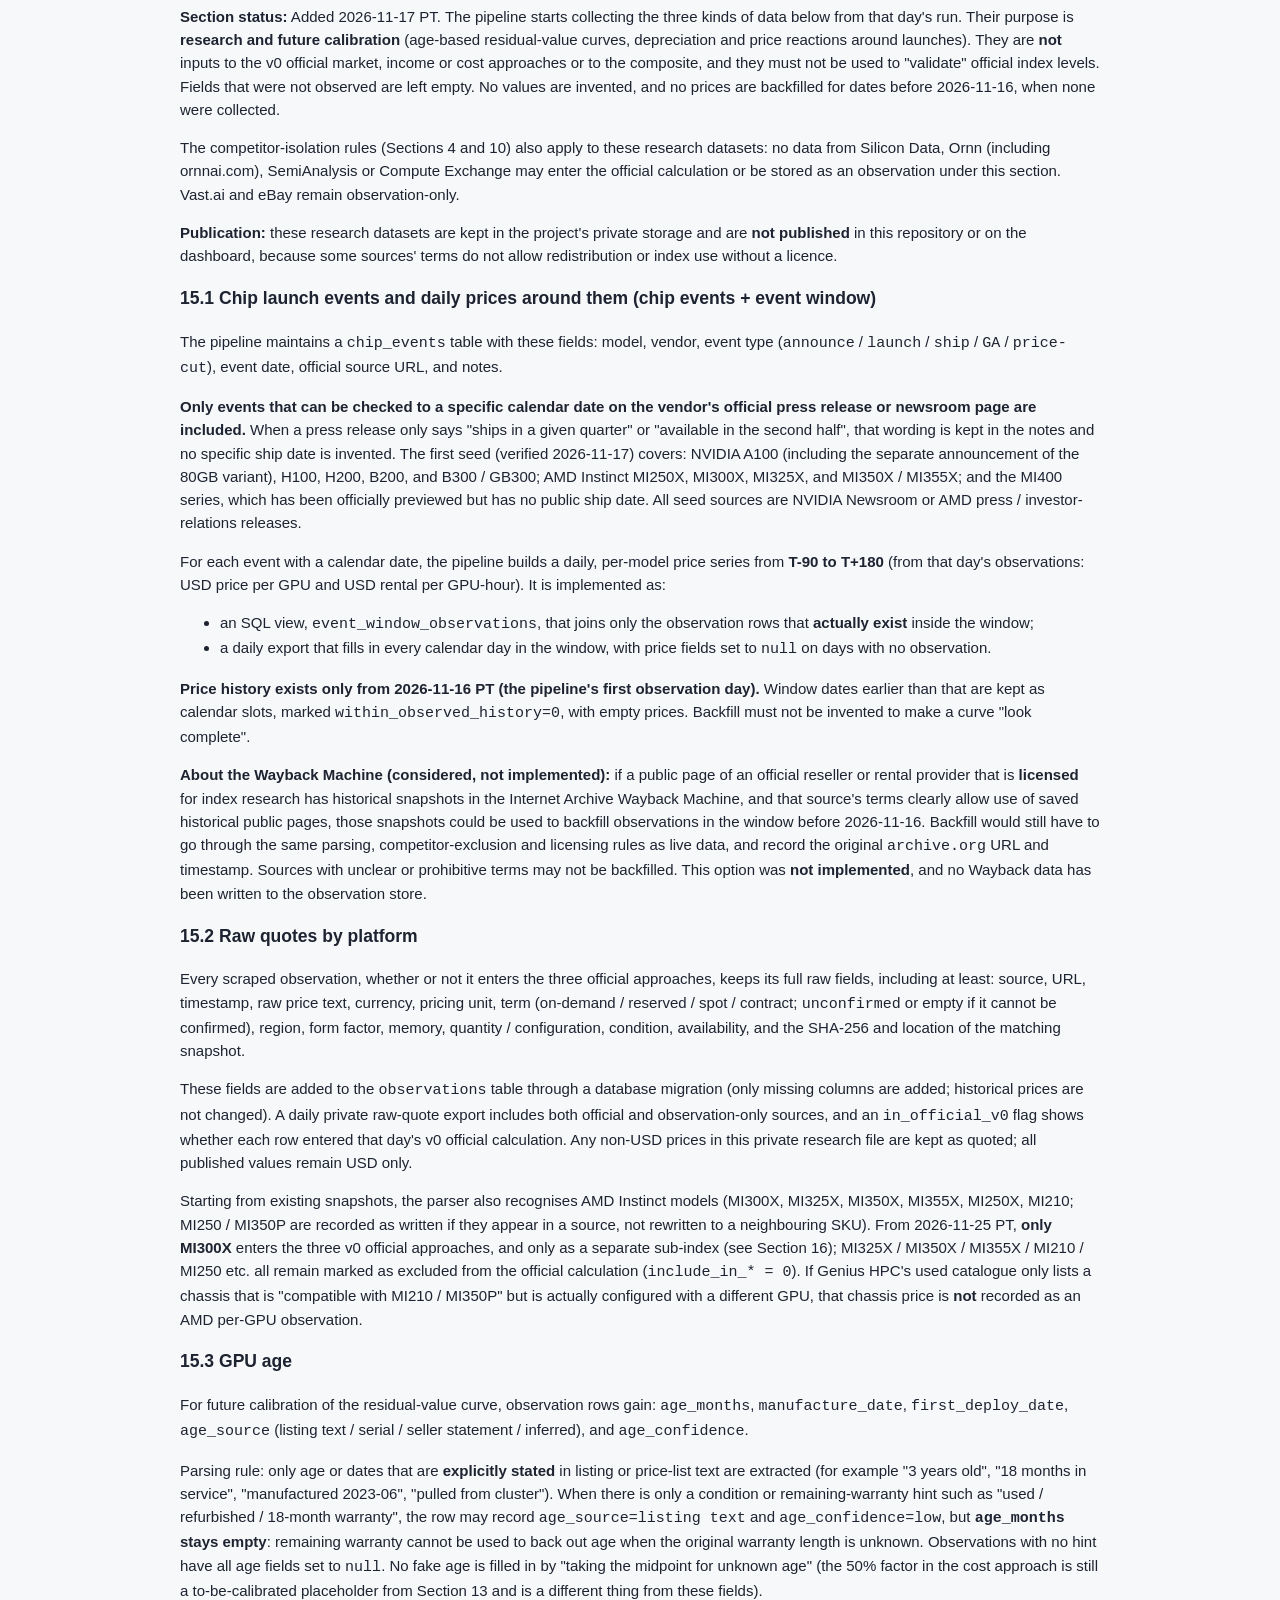
==== commit acfb0237: "Add a Southeast Asia GPU sub-index next to MI300X Publish a separate regional basket for Singapore, " ====
--- a/docs/methodology.html
+++ b/docs/methodology.html
@@ -528,7 +528,7 @@
 \mathrm{NAV}^{comp}<em>t = \sum</em>{b \in \mathcal{B}<em>0} s</em>{b,t}\, \mathrm{NAV}_{b,t}
 ]</p>
 <p>(\mathcal{B}<em>0) is the set of buckets included in the v0 composite: <strong>only</strong> NVIDIA H100 SXM, H100 PCIe, A100 80GB and A100 40GB (installed-base weights are still <strong>to-be-calibrated</strong>; the current code publishes the equal-weight mean of these four). ( s</em>{b,t} ) is the in-service installed base or a publicly available proxy weight; source and update frequency <strong>to-be-calibrated</strong>. Until the weights are ready, the composite level is calculated with equal-weight placeholders and labelled to-be-calibrated.</p>
-<p><strong>AMD Instinct MI300X is a separate sub-index and is not in (\mathcal{B}_0).</strong> It uses the same three approaches and publication guards as the NVIDIA sub-indices but does not enter the composite, so the NVIDIA composite history stays continuous. In the code this corresponds to <code>COMPOSITE_KEYS</code> / <code>composite_members</code>, kept apart from <code>OFFICIAL_INDEX_KEYS</code> (which includes MI300X).</p>
+<p><strong>AMD Instinct MI300X and the Southeast Asia GPU basket are separate sub-indices and are not in (\mathcal{B}_0).</strong> They use the same three approaches and publication guards as the NVIDIA sub-indices but do not enter the composite, so the NVIDIA composite history stays continuous. In the code this corresponds to <code>COMPOSITE_KEYS</code> / <code>composite_members</code>, kept apart from <code>OFFICIAL_INDEX_KEYS</code> (which includes MI300X) and the SEA basket key.</p>
 <h3 id="82-residual-value-curve">8.2 Residual value curve</h3>
 <p>For each model ( m ), the (\mathrm{NAV}_{m,a,t}) values of the age buckets are joined into a curve, and the ratio to the new-card price may be published alongside:</p>
 <p>[
@@ -674,5 +674,26 @@
 <li><strong>Other Instinct models</strong> (MI325X, MI350X, MI355X, MI210, MI250 etc.) remain research observations only; they do not enter the v0 official calculation or the composite.</li>
 </ul>
 <hr />
+<h2 id="17-v0-addendum-separate-southeast-asia-gpu-basket-2026-11-27-pt">17. v0 addendum: separate Southeast Asia GPU basket (2026-11-27 PT)</h2>
+<p>A <strong>separate Southeast Asia GPU sub-index</strong> was added to the public dashboard. It is <strong>not</strong> a member of the NVIDIA composite and is <strong>not</strong> mixed with the MI300X sub-index, so those histories stay continuous. The public dashboard keeps the statement "high-school student research project, indicative data, not investment advice".</p>
+<h3 id="171-coverage">17.1 Coverage</h3>
+<ul>
+<li><strong>Geography:</strong> Singapore, Malaysia, Indonesia and Vietnam only. China is not included. Thailand was reviewed in an internal trial and is not in this public basket.</li>
+<li><strong>Basket:</strong> equal-weight mean of regional model NAVs for H100 SXM, H100 PCIe, A100 80GB, A100 40GB, and H200 (H200 NVL / SXM / generic form are pooled; form is taken only from the source and is not invented). H200 is in this basket only; it is not added to the NVIDIA composite.</li>
+<li><strong>Approaches and guards:</strong> the same three approaches as v0, applied to official 1-GPU full-card observations from local-cloud public lists in those four countries, then pooled across the countries for each model. Official SEA valuation uses identity factors (P = R = 1). The small-sample rule ((n &lt; 3)) applies to each model-method, and the basket NAV is hidden when publishing it would let a hidden member NAV (and therefore a method value with (n &lt; 3)) be backed out. Income- and cost-approach parameters remain the v0 placeholders, to be calibrated.</li>
+<li><strong>What may enter an official SEA leg:</strong> local-cloud on-demand or official list rates for a 1-GPU full card. A vendor that publishes the same 1-GPU hourly rate on two pages or product lines is counted once.</li>
+<li><strong>What does not enter:</strong> minimum-term or reserved tenors; monthly packages or hourly rates backsolved from a monthly string; "starting at" / "from" list prices; MIG or other partial-GPU slices; consumer GeForce / RTX rows; US-headquartered cloud APAC list prices (a separate comparison line, not mixed into local-cloud SEA income); wholesale FOB quotes from a mixed hub that cannot be attributed to one of the four countries; unlicensed consumer marketplaces (Carousell, Shopee, Tokopedia, Chotot and the like), consistent with the eBay treatment in Section 10 and 16.</li>
+<li><strong>Hard exclusions, unchanged:</strong> competitor sources (Silicon Data, Ornn, SemiAnalysis, Compute Exchange) and Entity List entities added by Federal Register Document 2026-23999 (effective 23 November 2026), matched by source id, display name and URL/domain only. SEA observations never set official v0 inclusion flags and never enter the NVIDIA composite or the MI300X sub-index.</li>
+<li><strong>Currency:</strong> settlement is in USD. Local-currency quotes are converted with the same daily FX source as v0 (ExchangeRate-API). The rates themselves are not published.</li>
+<li><strong>Sources admitted on 2026-11-27 PT after a live fetch:</strong> ACC Singapore; IP ServerOne NovaGPU and TeamCloud in Malaysia; Lintasarta Deka GPU and Biznet Gio NEO GPU in Indonesia; FPT AI Factory (public USD 1x H100 SXM5 list in the page's Southeast Asia region; FPT is Vietnam-headquartered; Japan-labelled H200 rows and Dedicated Inference prices are excluded). Lintasarta's H100 SXM5 rate has a 10-day minimum and is therefore observation-only. GreenNode (Vietnam) lists H100/H200 as "contact sales" and is not admitted. Viettel IDC, VNPT Cloud and CMC Cloud were reviewed; they do not currently publish a 1-GPU hourly rate for the basket models.</li>
+</ul>
+<h3 id="172-known-limitations">17.2 Known limitations</h3>
+<ul>
+<li>Official market and cost legs are often empty: there is not yet a licensed SEA used-listing or new-card tape for these models. The basket often rests on the income approach.</li>
+<li>Several model members have (n &lt; 3) and are shown as "Insufficient samples". The basket NAV is published only when the small-sample back-out rule allows it.</li>
+<li>Mixing H100, A100 and H200 in one regional basket is a disclosure choice for a single "Southeast Asia GPU" card; member rows are shown so the mix is visible. This is not comparable to a single-SKU NAV such as MI300X.</li>
+<li>Income- and cost-approach parameters are still uncalibrated placeholders.</li>
+</ul>
+<hr />
 <p>This document contains no forecast of future index levels and does not constitute investment, credit or valuation advice.</p>
 </main></body></html>
--- a/docs/assets/style.css
+++ b/docs/assets/style.css
@@ -42,10 +42,31 @@
 .metric .l .badge.stale{margin-left:0;margin-top:6px;display:inline-block}
 .dod{font-size:13px;font-weight:600;margin:4px 0 2px;color:var(--muted);font-variant-numeric:tabular-nums}
 .dod.skipped{font-weight:600;color:var(--warn)}
-.metrics.subs{grid-template-columns:repeat(auto-fit,minmax(320px,560px))}
+.metrics.subs{grid-template-columns:repeat(auto-fit,minmax(280px,1fr))}
 .metric.sub{border-color:#7c3aed}
+.metric.sub.sea{border-color:#0f766e}
+.metric.hidden-print{border-style:dashed}
 .metric .v small{font-size:13px;font-weight:400;color:var(--muted)}
 table.legs{width:100%;border-collapse:collapse;margin:8px 0;font-size:14px}
 table.legs th{text-align:left;font-weight:600;padding:4px 8px 4px 0;vertical-align:top;white-space:nowrap}
 table.legs td{padding:4px 0;font-variant-numeric:tabular-nums}
 .badge.calib{background:#fff4e0;color:#9a5b00;border:1px solid #f0b54a;border-radius:4px;padding:0 5px;font-size:12px;white-space:nowrap}
+
+.news-section{margin:14px 0 0}
+.news-section h2{margin:0 0 8px}
+/* Show 3 rows; remaining items scroll inside the box. 1.4em line + 5px*2 padding + 1px rule. */
+.news{list-style:none;margin:0;padding:8px 10px 8px 16px;background:var(--card);border:1px solid var(--line);border-radius:10px;font-size:14px;line-height:1.4;max-height:calc(16px + 3 * (1.4em + 11px));overflow-x:hidden;overflow-y:auto;scrollbar-gutter:stable;-webkit-overflow-scrolling:touch;overscroll-behavior:contain;scrollbar-width:thin;scrollbar-color:#8b93a1 #f0f2f6}
+.news::-webkit-scrollbar{width:10px}
+.news::-webkit-scrollbar-track{background:#f0f2f6;border-radius:8px}
+.news::-webkit-scrollbar-thumb{background:#c5cad3;border-radius:8px;border:2px solid #f0f2f6}
+.news::-webkit-scrollbar-thumb:hover{background:#8b93a1}
+.news li{display:flex;flex-wrap:nowrap;align-items:baseline;gap:0 10px;padding:5px 0;border-bottom:1px solid var(--line);line-height:1.4}
+.news li:last-child{border-bottom:0}
+.news a{font-weight:550;text-decoration:none;flex:1 1 auto;min-width:0;overflow:hidden;text-overflow:ellipsis;white-space:nowrap}
+.news a:hover{text-decoration:underline}
+.news-meta{color:var(--muted);font-size:12px;white-space:nowrap;margin-left:auto;flex:0 0 auto}
+.news-section .note{margin:6px 0 0}
+@media (pointer:coarse){
+  .news{scrollbar-width:auto}
+  .news::-webkit-scrollbar{width:12px}
+}
